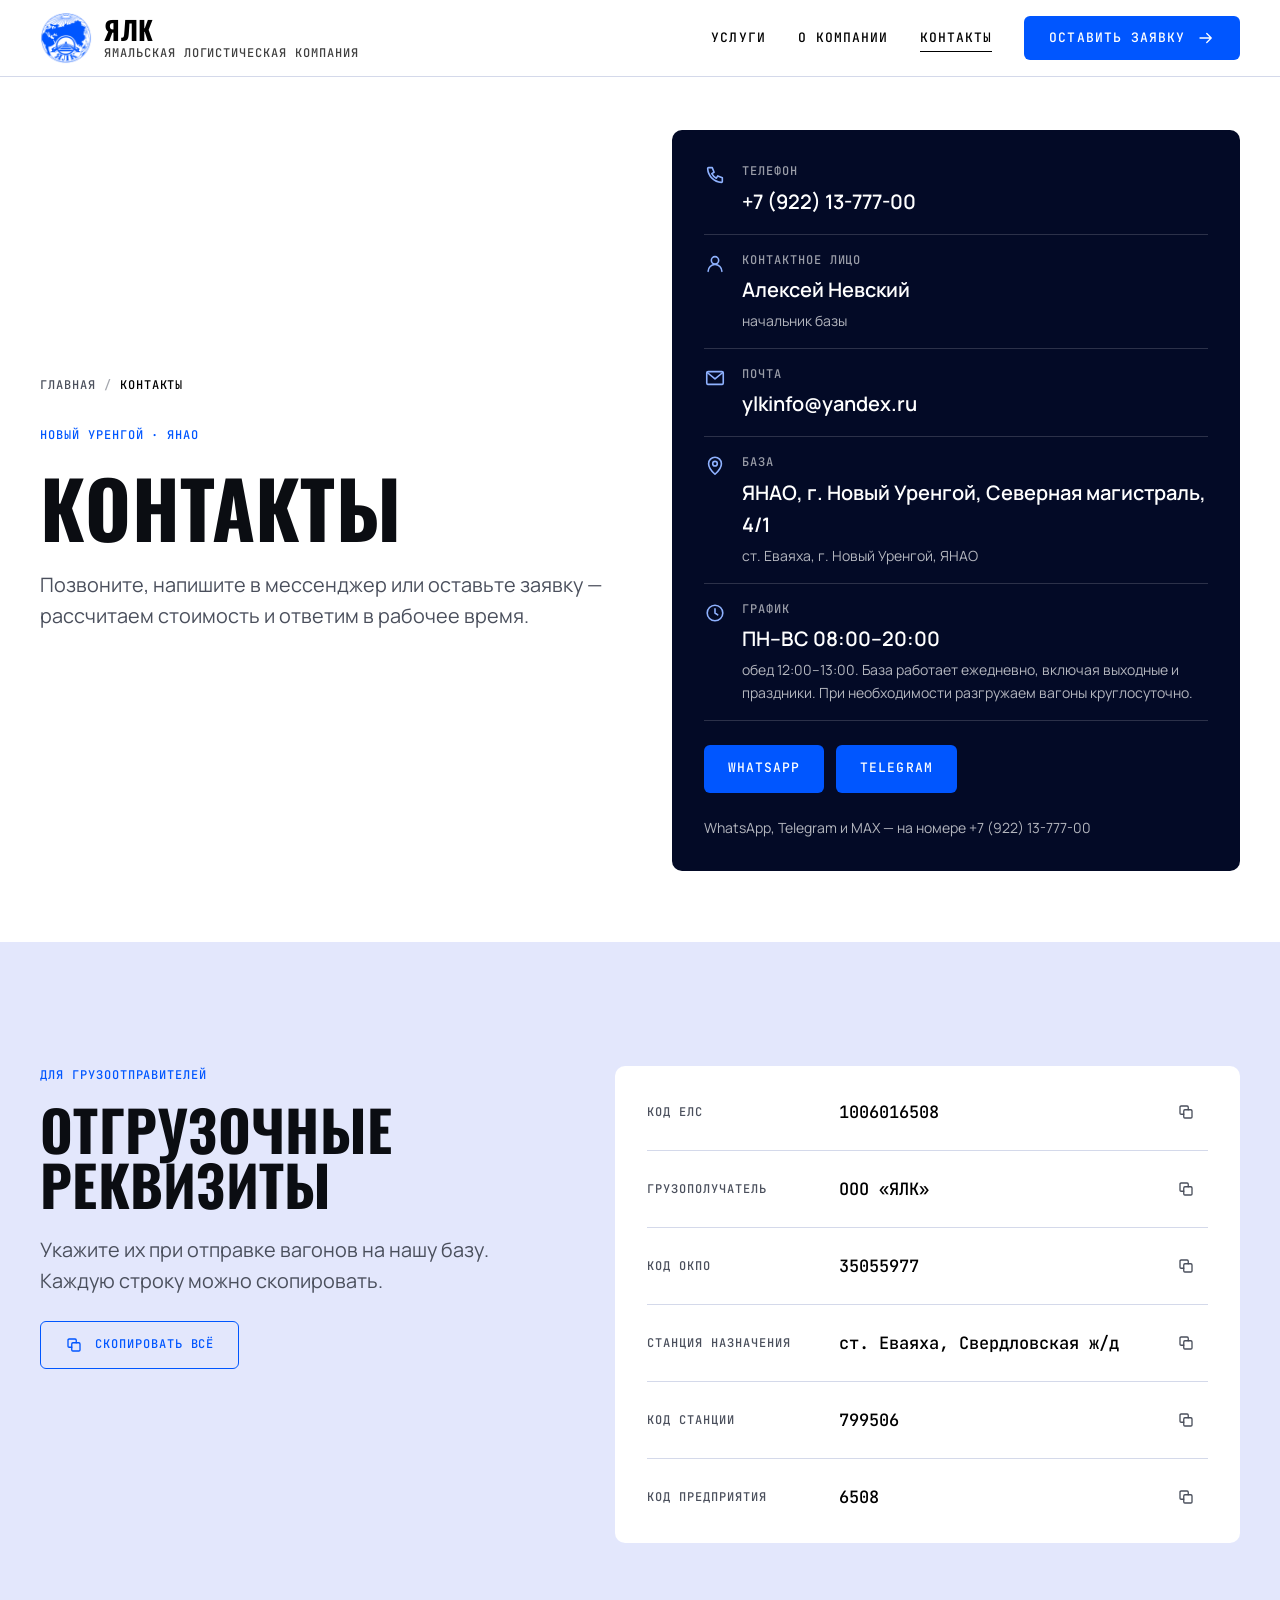
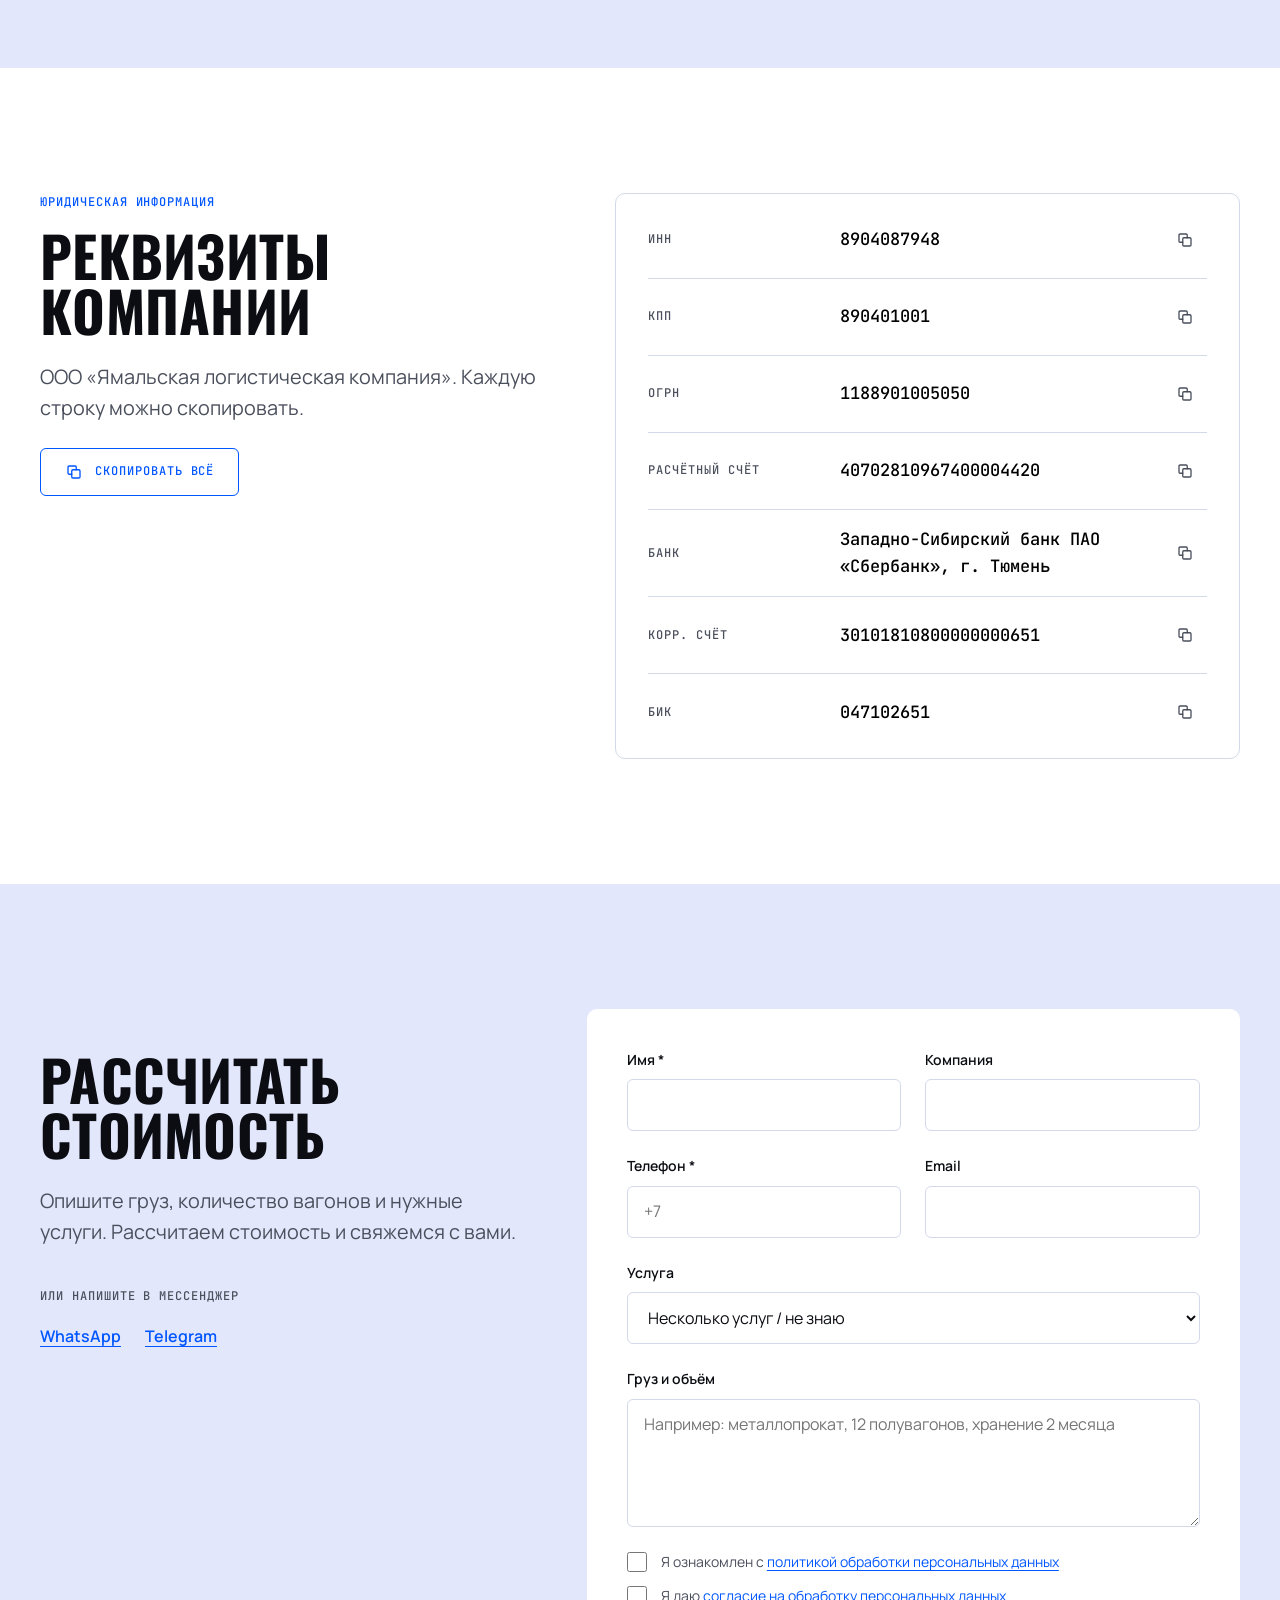
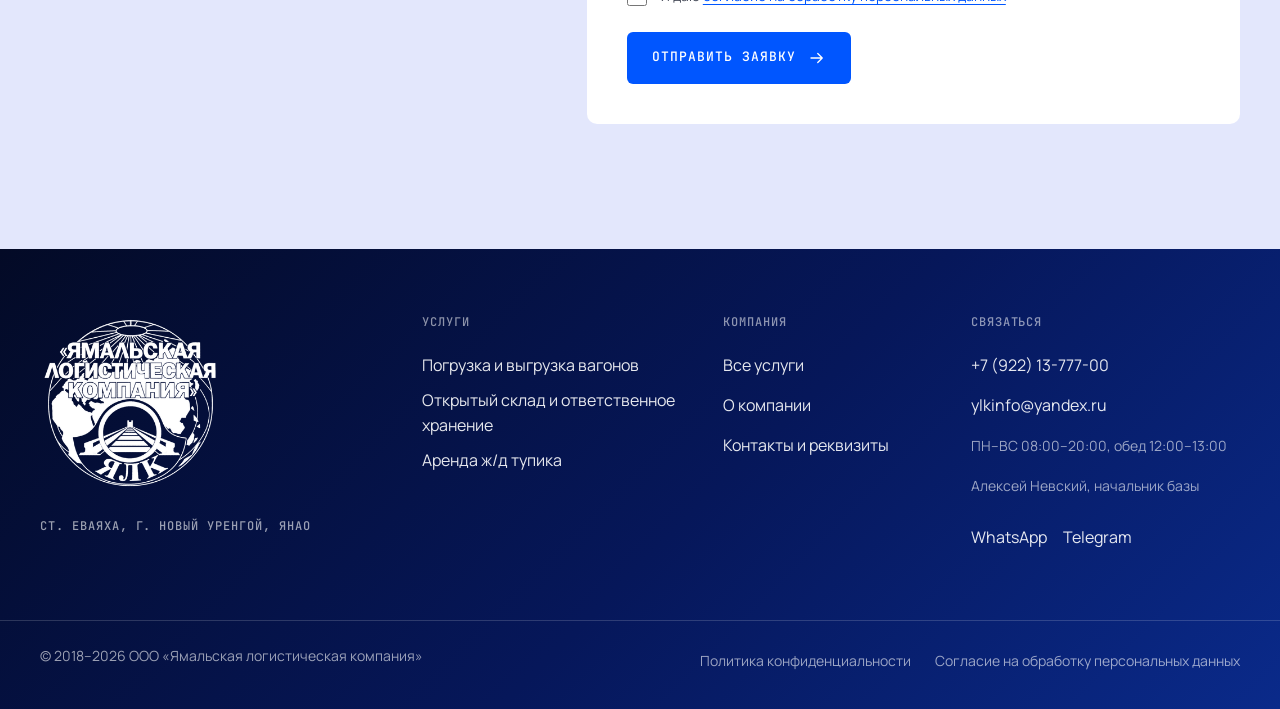
==== kontakty/index.html @ 28dd685b "Сайт ЯЛК: статическая сборка для GitHub Pages Co-Authored-By: Claude Opus 5.5 <noreply@anthropic.com" ====
<!DOCTYPE html><html lang="ru"><head><meta charset="utf-8"><meta name="viewport" content="width=device-width, initial-scale=1, viewport-fit=cover"><title>Контакты ЯЛК — база на станции Еваяха, Новый Уренгой</title><meta name="description" content="Контакты ООО «Ямальская логистическая компания»: телефон, почта, база на станции Еваяха, график работы, отгрузочные и юридические реквизиты."><link rel="canonical" href="https://ylk-novyi-urengoi.ru/kontakty/"><meta name="theme-color" content="#ffffff"><meta name="format-detection" content="telephone=no"><link rel="icon" href="../favicon.ico" sizes="48x48"><link rel="icon" href="../favicon-32.png" type="image/png" sizes="32x32"><link rel="apple-touch-icon" href="../apple-touch-icon.png"><link rel="manifest" href="../manifest.webmanifest"><meta property="og:type" content="website"><meta property="og:locale" content="ru_RU"><meta property="og:site_name" content="ЯЛК — Ямальская логистическая компания"><meta property="og:title" content="Контакты ЯЛК — база на станции Еваяха, Новый Уренгой"><meta property="og:description" content="Контакты ООО «Ямальская логистическая компания»: телефон, почта, база на станции Еваяха, график работы, отгрузочные и юридические реквизиты."><meta property="og:url" content="https://ylk-novyi-urengoi.ru/kontakty/"><meta property="og:image" content="https://ylk-novyi-urengoi.ru/og.jpg"><meta property="og:image:width" content="1200"><meta property="og:image:height" content="630"><meta name="twitter:card" content="summary_large_image"><script type="application/ld+json">{"@context":"https://schema.org","@type":"LocalBusiness","name":"ООО «Ямальская логистическая компания»","alternateName":"ЯЛК","url":"https://ylk-novyi-urengoi.ru/","logo":"https://ylk-novyi-urengoi.ru/icon-512.png","image":"https://ylk-novyi-urengoi.ru/og.jpg","description":"Погрузка и выгрузка ж/д вагонов, открытый склад и ответственное хранение грузов на станции Еваяха в Новом Уренгое.","areaServed":"Новый Уренгой, ЯНАО","foundingDate":"2018","taxID":"8904087948","identifier":"1188901005050","openingHours":"Mo-Su 08:00-20:00","address":{"@type":"PostalAddress","streetAddress":"Северная магистраль, 4/1","addressLocality":"Новый Уренгой","addressRegion":"ЯНАО","addressCountry":"RU"},"telephone":"+7 (922) 13-777-00","email":"ylkinfo@yandex.ru","makesOffer":[{"@type":"Offer","itemOffered":{"@type":"Service","name":"Погрузка и выгрузка вагонов"}},{"@type":"Offer","itemOffered":{"@type":"Service","name":"Открытый склад и ответственное хранение"}},{"@type":"Offer","itemOffered":{"@type":"Service","name":"Аренда ж/д тупика"}}]}</script><script>document.documentElement.classList.add('js');</script><link rel="stylesheet" href="../_astro/Base.C-Upp1hf.css"><style>.ph[data-astro-cid-75ysl5lo]{padding-top:calc(var(--header-h) + clamp(2rem, 1rem + 3vw, 4rem));padding-bottom:clamp(3rem,2rem + 3vw,5rem)}.ph__grid[data-astro-cid-75ysl5lo]{gap:var(--s-7);display:grid}@media (width>=960px){.ph__grid[data-astro-cid-75ysl5lo][data-has-image]{gap:var(--s-8);grid-template-columns:minmax(0,1fr) minmax(0,1fr);align-items:center}}.ph__text[data-astro-cid-75ysl5lo]{gap:var(--s-5);align-content:start;display:grid}.ph__crumbs[data-astro-cid-75ysl5lo] ol[data-astro-cid-75ysl5lo]{gap:var(--s-2);color:var(--c-muted);flex-wrap:wrap;display:flex}.ph__crumbs[data-astro-cid-75ysl5lo] li[data-astro-cid-75ysl5lo]+li[data-astro-cid-75ysl5lo]:before{content:"/";margin-right:var(--s-2);opacity:.5}.ph__crumbs[data-astro-cid-75ysl5lo] a[data-astro-cid-75ysl5lo]{align-items:center;min-height:32px;display:inline-flex}@media (hover:hover){.ph__crumbs[data-astro-cid-75ysl5lo] a[data-astro-cid-75ysl5lo]:hover{color:var(--c-blue)}}.ph__crumbs[data-astro-cid-75ysl5lo] [data-astro-cid-75ysl5lo][aria-current]{min-height:32px;color:var(--c-ink);align-items:center;display:inline-flex}.ph__eyebrow[data-astro-cid-75ysl5lo]{color:var(--c-blue)}.ph__title[data-astro-cid-75ysl5lo]{max-width:14ch}.ph__actions[data-astro-cid-75ysl5lo]:empty{display:none}.ph__actions[data-astro-cid-75ysl5lo]{gap:var(--s-3);margin-top:var(--s-2);flex-wrap:wrap;display:flex}.ph__media[data-astro-cid-75ysl5lo]{aspect-ratio:4/3;border-radius:var(--radius-lg);background:var(--c-lavender);position:relative;overflow:hidden}.ph__media[data-astro-cid-75ysl5lo] img{object-fit:cover;width:100%;height:100%}.ph__fact[data-astro-cid-75ysl5lo]{left:var(--s-4);bottom:var(--s-4);max-width:calc(100% - 2 * var(--s-4));padding:var(--s-3) var(--s-4);border-radius:var(--radius);background:var(--c-white);color:var(--c-blue);font-weight:600;position:absolute}@media (prefers-reduced-motion:no-preference){.ph__text[data-astro-cid-75ysl5lo]>[data-astro-cid-75ysl5lo],.ph__aside[data-astro-cid-75ysl5lo],.ph__media[data-astro-cid-75ysl5lo]{animation:ph-rise .9s var(--ease-out) both}.ph__text[data-astro-cid-75ysl5lo]>[data-astro-cid-75ysl5lo]:nth-child(2){animation-delay:80ms}.ph__text[data-astro-cid-75ysl5lo]>[data-astro-cid-75ysl5lo]:nth-child(3){animation-delay:.16s}.ph__text[data-astro-cid-75ysl5lo]>[data-astro-cid-75ysl5lo]:nth-child(4){animation-delay:.24s}.ph__text[data-astro-cid-75ysl5lo]>[data-astro-cid-75ysl5lo]:nth-child(5){animation-delay:.32s}.ph__aside[data-astro-cid-75ysl5lo]{animation-delay:.24s}.ph__media[data-astro-cid-75ysl5lo]{animation-name:ph-reveal;animation-duration:1.1s;animation-delay:.2s}}@keyframes ph-rise{0%{opacity:0;transform:translateY(24px)}}@keyframes ph-reveal{0%{clip-path:inset(100% 0 0 0 round var(--radius-lg))}to{clip-path:inset(0 0 0 0 round var(--radius-lg))}}
.ship--lavender[data-astro-cid-k2ntihyf]{background:var(--c-lavender)}.ship--white[data-astro-cid-k2ntihyf] .ship__list[data-astro-cid-k2ntihyf]{border:1px solid var(--c-line)}.ship__grid[data-astro-cid-k2ntihyf]{gap:var(--s-6);display:grid}@media (width>=960px){.ship__grid[data-astro-cid-k2ntihyf]{gap:var(--s-8);grid-template-columns:minmax(0,.9fr) minmax(0,1.1fr);align-items:start}}.ship__eyebrow[data-astro-cid-k2ntihyf]{margin-bottom:var(--s-4);color:var(--c-blue)}.ship__lead[data-astro-cid-k2ntihyf]{margin-top:var(--s-5)}.ship__all[data-astro-cid-k2ntihyf]{align-items:center;gap:var(--s-3);min-height:48px;margin-top:var(--s-5);padding:0 var(--s-5);border:1.5px solid var(--c-blue);border-radius:var(--radius);color:var(--c-blue);cursor:pointer;transition:background-color var(--d-fast) var(--ease), color var(--d-fast) var(--ease);background:0 0;display:inline-flex}.ship__all[data-astro-cid-k2ntihyf].is-copied,.ship__all[data-astro-cid-k2ntihyf]:active{background:var(--c-blue);color:var(--c-white)}@media (hover:hover){.ship__all[data-astro-cid-k2ntihyf]:hover{background:var(--c-blue);color:var(--c-white)}}.ship__list[data-astro-cid-k2ntihyf]{background:var(--c-white);border-radius:var(--radius-lg);padding:var(--s-2) clamp(1rem, .5rem + 2vw, 2rem)}.ship__row[data-astro-cid-k2ntihyf]{gap:var(--s-1);padding-block:var(--s-4);border-bottom:1px solid var(--c-line);display:grid}.ship__row[data-astro-cid-k2ntihyf]:last-child{border-bottom:0}@media (width>=560px){.ship__row[data-astro-cid-k2ntihyf]{align-items:center;gap:var(--s-4);grid-template-columns:11rem 1fr}}.ship__row[data-astro-cid-k2ntihyf] dt[data-astro-cid-k2ntihyf]{color:var(--c-muted)}.ship__row[data-astro-cid-k2ntihyf] dd[data-astro-cid-k2ntihyf]{justify-content:space-between;align-items:center;gap:var(--s-3);display:flex}.ship__value[data-astro-cid-k2ntihyf]{font-family:var(--f-mono);color:var(--c-ink);font-size:1.0625rem;font-weight:500}.ship__copy[data-astro-cid-k2ntihyf]{border-radius:var(--radius);width:44px;height:44px;color:var(--c-muted);cursor:pointer;transition:color var(--d-fast) var(--ease), background-color var(--d-fast) var(--ease);background:0 0;border:0;flex:none;place-items:center;display:grid}@media (hover:hover){.ship__copy[data-astro-cid-k2ntihyf]:hover{color:var(--c-blue);background:var(--c-lavender)}}.ship__copy[data-astro-cid-k2ntihyf] .swap__on{color:var(--c-success)}
.contact[data-astro-cid-ltd53nb3]{border-radius:var(--radius-lg);background:var(--c-midnight);color:var(--c-white);padding:clamp(1.25rem,1rem + 1.5vw,2rem)}.contact__list[data-astro-cid-ltd53nb3]{display:grid}.contact__list[data-astro-cid-ltd53nb3] li[data-astro-cid-ltd53nb3]{gap:var(--s-4);padding-block:var(--s-4);border-bottom:1px solid var(--c-line-dark);grid-template-columns:22px 1fr;display:grid}.contact__list[data-astro-cid-ltd53nb3] li[data-astro-cid-ltd53nb3]:first-child{padding-top:0}.contact__list[data-astro-cid-ltd53nb3] svg{color:var(--c-blue-soft);margin-top:2px}.contact__label[data-astro-cid-ltd53nb3]{color:#fff9}.contact__value[data-astro-cid-ltd53nb3]{margin-top:var(--s-1);font-size:1.25rem;font-weight:600;display:inline-block}.contact__note[data-astro-cid-ltd53nb3]{margin-top:var(--s-1);font-size:var(--t-small);color:#ffffffb3}.contact__msg[data-astro-cid-ltd53nb3]{gap:var(--s-3);margin-top:var(--s-5);flex-wrap:wrap;display:flex}.contact__btn[data-astro-cid-ltd53nb3]{min-height:48px;padding:0 var(--s-5);border-radius:var(--radius);background:var(--c-blue);font-family:var(--f-mono);letter-spacing:.08em;text-transform:uppercase;transition:background-color var(--d-fast) var(--ease);align-items:center;font-size:.8125rem;display:inline-flex}@media (hover:hover){.contact__btn[data-astro-cid-ltd53nb3]:hover{background:var(--c-blue-hover)}}.contact__social[data-astro-cid-ltd53nb3]{margin-top:var(--s-5);font-size:var(--t-small);color:#ffffffb3}
.lead-form__grid[data-astro-cid-sevzbneq]{gap:var(--s-7);display:grid}@media (width>=960px){.lead-form__grid[data-astro-cid-sevzbneq]{gap:var(--s-8);grid-template-columns:minmax(0,.85fr) minmax(0,1.15fr);align-items:start}}.lead-form__intro[data-astro-cid-sevzbneq]{gap:var(--s-5);display:grid}.lead-form__eyebrow[data-astro-cid-sevzbneq]{color:var(--c-blue)}.lead-form__alt[data-astro-cid-sevzbneq]{gap:var(--s-2);margin-top:var(--s-4);color:var(--c-muted);display:grid}.lead-form__alt[data-astro-cid-sevzbneq] ul[data-astro-cid-sevzbneq]{gap:var(--s-5);display:flex}.lead-form__alt[data-astro-cid-sevzbneq] a[data-astro-cid-sevzbneq]{min-height:44px;color:var(--c-blue);text-underline-offset:4px;align-items:center;font-weight:600;text-decoration:underline;display:inline-flex}.form[data-astro-cid-sevzbneq]{gap:var(--s-5);background:var(--c-white);border-radius:var(--radius-lg);padding:clamp(1.25rem,1rem + 2vw,2.5rem);display:grid}.form__row[data-astro-cid-sevzbneq]{gap:var(--s-5);display:grid}@media (width>=640px){.form__row[data-astro-cid-sevzbneq]{grid-template-columns:1fr 1fr}}.field[data-astro-cid-sevzbneq]{gap:var(--s-2);display:grid}.field[data-astro-cid-sevzbneq] label[data-astro-cid-sevzbneq]{font-size:var(--t-small);font-weight:600}.field[data-astro-cid-sevzbneq] input[data-astro-cid-sevzbneq],.field[data-astro-cid-sevzbneq] select[data-astro-cid-sevzbneq],.field[data-astro-cid-sevzbneq] textarea[data-astro-cid-sevzbneq]{width:100%;min-height:52px;padding:var(--s-3) var(--s-4);border:1.5px solid var(--c-line);border-radius:var(--radius);background:var(--c-white);transition:border-color var(--d-fast) var(--ease);font-size:1rem}.field[data-astro-cid-sevzbneq] textarea[data-astro-cid-sevzbneq]{resize:vertical;min-height:120px}.field[data-astro-cid-sevzbneq] input[data-astro-cid-sevzbneq]:focus-visible,.field[data-astro-cid-sevzbneq] select[data-astro-cid-sevzbneq]:focus-visible,.field[data-astro-cid-sevzbneq] textarea[data-astro-cid-sevzbneq]:focus-visible{border-color:var(--c-blue);outline:none;box-shadow:0 0 0 3px #0056ff2e}.field[data-astro-cid-sevzbneq] [data-astro-cid-sevzbneq][aria-invalid=true]{border-color:var(--c-danger)}.field__err[data-astro-cid-sevzbneq]{font-size:var(--t-small);color:var(--c-danger)}.form__checks[data-astro-cid-sevzbneq]{gap:var(--s-3);display:grid}.check[data-astro-cid-sevzbneq]{gap:var(--s-3);font-size:var(--t-small);color:var(--c-muted);cursor:pointer;grid-template-columns:22px 1fr;align-items:start;display:grid}.check[data-astro-cid-sevzbneq] input[data-astro-cid-sevzbneq]{width:20px;height:20px;accent-color:var(--c-blue);margin:1px 0 0}.check[data-astro-cid-sevzbneq] a[data-astro-cid-sevzbneq]{color:var(--c-blue);text-underline-offset:3px;text-decoration:underline}.form__submit[data-astro-cid-sevzbneq]{align-items:center;gap:var(--s-4);flex-wrap:wrap;display:flex}.form__status[data-astro-cid-sevzbneq]{font-size:var(--t-small);color:var(--c-muted)}.form__status[data-astro-cid-sevzbneq][data-state=ok]{color:var(--c-success)}.form__status[data-astro-cid-sevzbneq][data-state=error]{color:var(--c-danger)}
</style></head><body><a class="skip-link" href="#main">Перейти к содержанию</a><header class="header" data-header data-astro-cid-nen7h5rs><div class="container header__bar" data-astro-cid-nen7h5rs><a class="brand" href="../" aria-label="ООО «Ямальская логистическая компания» — на главную" data-astro-cid-nen7h5rs><span class="brand__mark" data-astro-cid-nen7h5rs><img src="../_astro/yalc-header-white-2000.Bx3GIMK3_1RJU2K.webp" alt loading="eager" data-astro-cid-nen7h5rs="true" decoding="async" width="112" height="112" class="brand__logo brand__logo--white"><img src="../_astro/yalc-header-blue-2000.CWZy5vtB_1dJcQ1.webp" alt loading="eager" data-astro-cid-nen7h5rs="true" decoding="async" width="112" height="112" class="brand__logo brand__logo--blue"></span><span class="brand__text" data-astro-cid-nen7h5rs><span class="brand__name" data-astro-cid-nen7h5rs>ЯЛК</span><span class="brand__sub" data-astro-cid-nen7h5rs>Ямальская логистическая компания</span></span></a><nav class="nav" aria-label="Основное меню" data-astro-cid-nen7h5rs><ul role="list" class="nav__list" data-astro-cid-nen7h5rs><li data-astro-cid-nen7h5rs><a href="../uslugi/" class="nav__link" data-astro-cid-nen7h5rs>Услуги</a></li><li data-astro-cid-nen7h5rs><a href="../o-kompanii/" class="nav__link" data-astro-cid-nen7h5rs>О компании</a></li><li data-astro-cid-nen7h5rs><a href="../kontakty/" class="nav__link" aria-current="page" data-astro-cid-nen7h5rs>Контакты</a></li></ul><a href="#zayavka" data-astro-cid-nen7h5rs="true" data-astro-cid-ekguhzzh="true" class="btn btn--primary nav__cta"><span data-astro-cid-ekguhzzh>Оставить заявку</span><svg class="btn__arrow" width="18" height="18" viewBox="0 0 24 24" fill="none" stroke="currentColor" stroke-width="1.75" stroke-linecap="round" stroke-linejoin="round" aria-hidden="true" focusable="false"><path d="M4 12h15M13 6l6 6-6 6"/></svg></a></nav><button class="burger swap" type="button" aria-expanded="false" aria-controls="mobile-menu" data-burger data-astro-cid-nen7h5rs><span class="sr-only" data-astro-cid-nen7h5rs>Открыть меню</span><svg class="swap__off" width="26" height="26" viewBox="0 0 24 24" fill="none" stroke="currentColor" stroke-width="1.75" stroke-linecap="round" stroke-linejoin="round" aria-hidden="true" focusable="false"><path d="M3 7h18M3 12h18M3 17h18"/></svg><svg class="swap__on" width="26" height="26" viewBox="0 0 24 24" fill="none" stroke="currentColor" stroke-width="1.75" stroke-linecap="round" stroke-linejoin="round" aria-hidden="true" focusable="false"><path d="M6 6l12 12M18 6L6 18"/></svg></button></div><div class="mobile" id="mobile-menu" hidden data-mobile data-astro-cid-nen7h5rs><div class="container mobile__inner" data-astro-cid-nen7h5rs><p class="mono mobile__label" data-astro-cid-nen7h5rs>Услуги</p><ul role="list" class="mobile__services" data-astro-cid-nen7h5rs><li data-astro-cid-nen7h5rs><a href="../uslugi/priem-i-razgruzka-vagonov/" data-astro-cid-nen7h5rs>Погрузка и выгрузка вагонов</a></li><li data-astro-cid-nen7h5rs><a href="../uslugi/obrabotka-i-hranenie-gruzov/" data-astro-cid-nen7h5rs>Открытый склад и ответственное хранение</a></li><li data-astro-cid-nen7h5rs><a href="../uslugi/arenda-zhd-tupika/" data-astro-cid-nen7h5rs>Аренда ж/д тупика</a></li></ul><ul role="list" class="mobile__nav" data-astro-cid-nen7h5rs><li data-astro-cid-nen7h5rs><a href="../uslugi/" data-astro-cid-nen7h5rs>Услуги</a></li><li data-astro-cid-nen7h5rs><a href="../o-kompanii/" data-astro-cid-nen7h5rs>О компании</a></li><li data-astro-cid-nen7h5rs><a href="../kontakty/" data-astro-cid-nen7h5rs>Контакты</a></li></ul><a href="#zayavka" data-close-menu="true" data-astro-cid-nen7h5rs="true" data-astro-cid-ekguhzzh="true" class="btn btn--primary mobile__cta"><span data-astro-cid-ekguhzzh>Оставить заявку</span><svg class="btn__arrow" width="18" height="18" viewBox="0 0 24 24" fill="none" stroke="currentColor" stroke-width="1.75" stroke-linecap="round" stroke-linejoin="round" aria-hidden="true" focusable="false"><path d="M4 12h15M13 6l6 6-6 6"/></svg></a></div></div></header><script type="module">var e=document.querySelector(`[data-header]`),t=e.querySelector(`[data-burger]`),n=e.querySelector(`[data-mobile]`),r=()=>e.classList.toggle(`is-scrolled`,window.scrollY>24);r(),window.addEventListener(`scroll`,r,{passive:!0});var i=r=>{t.setAttribute(`aria-expanded`,String(r)),t.toggleAttribute(`data-on`,r),t.querySelector(`.sr-only`).textContent=r?`Закрыть меню`:`Открыть меню`,n.hidden=!r,e.classList.toggle(`is-open`,r),document.documentElement.style.overflow=r?`hidden`:``,document.querySelectorAll(`main, footer, .skip-link`).forEach(e=>e.inert=r)};t.addEventListener(`click`,()=>i(t.getAttribute(`aria-expanded`)!==`true`)),n.addEventListener(`click`,e=>{e.target.closest(`a`)&&i(!1)}),document.addEventListener(`keydown`,n=>{n.key===`Escape`&&e.classList.contains(`is-open`)&&(i(!1),t.focus())}),window.matchMedia(`(min-width: 960px)`).addEventListener(`change`,e=>e.matches&&i(!1));</script><main id="main"><section class="ph" aria-labelledby="page-title" data-astro-cid-75ysl5lo><div class="container ph__grid" data-has-image data-astro-cid-75ysl5lo><div class="ph__text" data-astro-cid-75ysl5lo><nav aria-label="Навигационная цепочка" class="ph__crumbs mono" data-astro-cid-75ysl5lo><ol role="list" data-astro-cid-75ysl5lo><li data-astro-cid-75ysl5lo><a href="../" data-astro-cid-75ysl5lo>Главная</a></li><li data-astro-cid-75ysl5lo><span aria-current="page" data-astro-cid-75ysl5lo>Контакты</span></li></ol></nav><p class="mono ph__eyebrow" data-astro-cid-75ysl5lo>Новый Уренгой · ЯНАО</p><h1 id="page-title" class="display h1 ph__title" data-astro-cid-75ysl5lo>Контакты</h1><p class="lead ph__lead" data-astro-cid-75ysl5lo>Позвоните, напишите в мессенджер или оставьте заявку — рассчитаем стоимость и ответим в рабочее время.</p><div class="ph__actions" data-astro-cid-75ysl5lo></div></div><div class="ph__aside" data-astro-cid-75ysl5lo><div class="contact" data-astro-cid-ltd53nb3><ul role="list" class="contact__list" data-astro-cid-ltd53nb3><li data-astro-cid-ltd53nb3><svg width="22" height="22" viewBox="0 0 24 24" fill="none" stroke="currentColor" stroke-width="1.75" stroke-linecap="round" stroke-linejoin="round" aria-hidden="true" focusable="false"><path d="M5 4h4l2 5-2.5 1.5a11 11 0 0 0 5 5L15 13l5 2v4a1 1 0 0 1-1 1A16 16 0 0 1 4 5a1 1 0 0 1 1-1z"/></svg><div data-astro-cid-ltd53nb3><p class="mono contact__label" data-astro-cid-ltd53nb3>Телефон</p><a href="tel:+79221377700" class="contact__value" data-astro-cid-ltd53nb3>+7 (922) 13-777-00</a></div></li><li data-astro-cid-ltd53nb3><svg width="22" height="22" viewBox="0 0 24 24" fill="none" stroke="currentColor" stroke-width="1.75" stroke-linecap="round" stroke-linejoin="round" aria-hidden="true" focusable="false"><circle cx="12" cy="8" r="4"/><path d="M4.5 20a7.5 7.5 0 0 1 15 0"/></svg><div data-astro-cid-ltd53nb3><p class="mono contact__label" data-astro-cid-ltd53nb3>Контактное лицо</p><p class="contact__value" data-astro-cid-ltd53nb3>Алексей Невский</p><p class="contact__note" data-astro-cid-ltd53nb3>начальник базы</p></div></li><li data-astro-cid-ltd53nb3><svg width="22" height="22" viewBox="0 0 24 24" fill="none" stroke="currentColor" stroke-width="1.75" stroke-linecap="round" stroke-linejoin="round" aria-hidden="true" focusable="false"><rect x="3" y="5" width="18" height="14" rx="1.5"/><path d="M3.5 6l8.5 7 8.5-7"/></svg><div data-astro-cid-ltd53nb3><p class="mono contact__label" data-astro-cid-ltd53nb3>Почта</p><a href="mailto:ylkinfo@yandex.ru" class="contact__value" data-astro-cid-ltd53nb3>ylkinfo@yandex.ru</a></div></li><li data-astro-cid-ltd53nb3><svg width="22" height="22" viewBox="0 0 24 24" fill="none" stroke="currentColor" stroke-width="1.75" stroke-linecap="round" stroke-linejoin="round" aria-hidden="true" focusable="false"><path d="M12 21s7-6.2 7-11.5A7 7 0 0 0 5 9.5C5 14.8 12 21 12 21z"/><circle cx="12" cy="9.5" r="2.5"/></svg><div data-astro-cid-ltd53nb3><p class="mono contact__label" data-astro-cid-ltd53nb3>База</p><p class="contact__value" data-astro-cid-ltd53nb3>ЯНАО, г. Новый Уренгой, Северная магистраль, 4/1</p><p class="contact__note" data-astro-cid-ltd53nb3>ст. Еваяха, г. Новый Уренгой, ЯНАО</p></div></li><li data-astro-cid-ltd53nb3><svg width="22" height="22" viewBox="0 0 24 24" fill="none" stroke="currentColor" stroke-width="1.75" stroke-linecap="round" stroke-linejoin="round" aria-hidden="true" focusable="false"><circle cx="12" cy="12" r="8.5"/><path d="M12 7.5V12l3 2"/></svg><div data-astro-cid-ltd53nb3><p class="mono contact__label" data-astro-cid-ltd53nb3>График</p><p class="contact__value" data-astro-cid-ltd53nb3>ПН–ВС 08:00–20:00</p><p class="contact__note" data-astro-cid-ltd53nb3>обед 12:00–13:00. База работает ежедневно, включая выходные и праздники. При необходимости разгружаем вагоны круглосуточно.</p></div></li></ul><div class="contact__msg" data-astro-cid-ltd53nb3><a href="https://wa.me/79221377700" class="contact__btn" target="_blank" rel="noopener noreferrer" data-astro-cid-ltd53nb3>WhatsApp</a><a href="https://t.me/+79221377700" class="contact__btn" target="_blank" rel="noopener noreferrer" data-astro-cid-ltd53nb3>Telegram</a></div><p class="contact__social" data-astro-cid-ltd53nb3>WhatsApp, Telegram и MAX — на номере +7 (922) 13-777-00</p></div></div></div></section><script type="application/ld+json">{"@context":"https://schema.org","@type":"BreadcrumbList","itemListElement":[{"@type":"ListItem","position":1,"name":"Главная","item":"https://ylk-novyi-urengoi.ru/"},{"@type":"ListItem","position":2,"name":"Контакты"}]}</script><section class="section ship ship--lavender" aria-labelledby="ship-title" data-ship data-astro-cid-k2ntihyf><div class="container ship__grid" data-astro-cid-k2ntihyf><div data-astro-cid-k2ntihyf><p class="mono ship__eyebrow" data-reveal data-astro-cid-k2ntihyf>Для грузоотправителей</p><h2 id="ship-title" class="display h2" data-reveal style="--i:1" data-astro-cid-k2ntihyf>Отгрузочные реквизиты</h2><p class="lead ship__lead" data-reveal style="--i:2" data-astro-cid-k2ntihyf>Укажите их при отправке вагонов на нашу базу. Каждую строку можно скопировать.</p><button type="button" class="ship__all mono" data-copy="Код ЕЛС: 1006016508
Грузополучатель: ООО «ЯЛК»
Код ОКПО: 35055977
Станция назначения: ст. Еваяха, Свердловская ж/д
Код станции: 799506
Код предприятия: 6508" data-reveal style="--i:3" data-astro-cid-k2ntihyf><svg width="18" height="18" viewBox="0 0 24 24" fill="none" stroke="currentColor" stroke-width="1.75" stroke-linecap="round" stroke-linejoin="round" aria-hidden="true" focusable="false"><rect x="9" y="9" width="11" height="11" rx="1.5"/><path d="M15 9V5.5A1.5 1.5 0 0 0 13.5 4h-8A1.5 1.5 0 0 0 4 5.5v8A1.5 1.5 0 0 0 5.5 15H9"/></svg><span data-label data-astro-cid-k2ntihyf>Скопировать всё</span></button></div><dl class="ship__list" data-reveal style="--i:1" data-astro-cid-k2ntihyf><div class="ship__row" data-astro-cid-k2ntihyf><dt class="mono" data-astro-cid-k2ntihyf>Код ЕЛС</dt><dd data-astro-cid-k2ntihyf><span class="ship__value" data-astro-cid-k2ntihyf>1006016508</span><button type="button" class="ship__copy swap" data-copy="1006016508" aria-label="Скопировать: Код ЕЛС" data-astro-cid-k2ntihyf><svg class="swap__off" width="18" height="18" viewBox="0 0 24 24" fill="none" stroke="currentColor" stroke-width="1.75" stroke-linecap="round" stroke-linejoin="round" aria-hidden="true" focusable="false"><rect x="9" y="9" width="11" height="11" rx="1.5"/><path d="M15 9V5.5A1.5 1.5 0 0 0 13.5 4h-8A1.5 1.5 0 0 0 4 5.5v8A1.5 1.5 0 0 0 5.5 15H9"/></svg><svg class="swap__on" width="18" height="18" viewBox="0 0 24 24" fill="none" stroke="currentColor" stroke-width="1.75" stroke-linecap="round" stroke-linejoin="round" aria-hidden="true" focusable="false"><path d="M5 12.5l4.5 4.5L19 7.5"/></svg></button></dd></div><div class="ship__row" data-astro-cid-k2ntihyf><dt class="mono" data-astro-cid-k2ntihyf>Грузополучатель</dt><dd data-astro-cid-k2ntihyf><span class="ship__value" data-astro-cid-k2ntihyf>ООО «ЯЛК»</span><button type="button" class="ship__copy swap" data-copy="ООО «ЯЛК»" aria-label="Скопировать: Грузополучатель" data-astro-cid-k2ntihyf><svg class="swap__off" width="18" height="18" viewBox="0 0 24 24" fill="none" stroke="currentColor" stroke-width="1.75" stroke-linecap="round" stroke-linejoin="round" aria-hidden="true" focusable="false"><rect x="9" y="9" width="11" height="11" rx="1.5"/><path d="M15 9V5.5A1.5 1.5 0 0 0 13.5 4h-8A1.5 1.5 0 0 0 4 5.5v8A1.5 1.5 0 0 0 5.5 15H9"/></svg><svg class="swap__on" width="18" height="18" viewBox="0 0 24 24" fill="none" stroke="currentColor" stroke-width="1.75" stroke-linecap="round" stroke-linejoin="round" aria-hidden="true" focusable="false"><path d="M5 12.5l4.5 4.5L19 7.5"/></svg></button></dd></div><div class="ship__row" data-astro-cid-k2ntihyf><dt class="mono" data-astro-cid-k2ntihyf>Код ОКПО</dt><dd data-astro-cid-k2ntihyf><span class="ship__value" data-astro-cid-k2ntihyf>35055977</span><button type="button" class="ship__copy swap" data-copy="35055977" aria-label="Скопировать: Код ОКПО" data-astro-cid-k2ntihyf><svg class="swap__off" width="18" height="18" viewBox="0 0 24 24" fill="none" stroke="currentColor" stroke-width="1.75" stroke-linecap="round" stroke-linejoin="round" aria-hidden="true" focusable="false"><rect x="9" y="9" width="11" height="11" rx="1.5"/><path d="M15 9V5.5A1.5 1.5 0 0 0 13.5 4h-8A1.5 1.5 0 0 0 4 5.5v8A1.5 1.5 0 0 0 5.5 15H9"/></svg><svg class="swap__on" width="18" height="18" viewBox="0 0 24 24" fill="none" stroke="currentColor" stroke-width="1.75" stroke-linecap="round" stroke-linejoin="round" aria-hidden="true" focusable="false"><path d="M5 12.5l4.5 4.5L19 7.5"/></svg></button></dd></div><div class="ship__row" data-astro-cid-k2ntihyf><dt class="mono" data-astro-cid-k2ntihyf>Станция назначения</dt><dd data-astro-cid-k2ntihyf><span class="ship__value" data-astro-cid-k2ntihyf>ст. Еваяха, Свердловская ж/д</span><button type="button" class="ship__copy swap" data-copy="ст. Еваяха, Свердловская ж/д" aria-label="Скопировать: Станция назначения" data-astro-cid-k2ntihyf><svg class="swap__off" width="18" height="18" viewBox="0 0 24 24" fill="none" stroke="currentColor" stroke-width="1.75" stroke-linecap="round" stroke-linejoin="round" aria-hidden="true" focusable="false"><rect x="9" y="9" width="11" height="11" rx="1.5"/><path d="M15 9V5.5A1.5 1.5 0 0 0 13.5 4h-8A1.5 1.5 0 0 0 4 5.5v8A1.5 1.5 0 0 0 5.5 15H9"/></svg><svg class="swap__on" width="18" height="18" viewBox="0 0 24 24" fill="none" stroke="currentColor" stroke-width="1.75" stroke-linecap="round" stroke-linejoin="round" aria-hidden="true" focusable="false"><path d="M5 12.5l4.5 4.5L19 7.5"/></svg></button></dd></div><div class="ship__row" data-astro-cid-k2ntihyf><dt class="mono" data-astro-cid-k2ntihyf>Код станции</dt><dd data-astro-cid-k2ntihyf><span class="ship__value" data-astro-cid-k2ntihyf>799506</span><button type="button" class="ship__copy swap" data-copy="799506" aria-label="Скопировать: Код станции" data-astro-cid-k2ntihyf><svg class="swap__off" width="18" height="18" viewBox="0 0 24 24" fill="none" stroke="currentColor" stroke-width="1.75" stroke-linecap="round" stroke-linejoin="round" aria-hidden="true" focusable="false"><rect x="9" y="9" width="11" height="11" rx="1.5"/><path d="M15 9V5.5A1.5 1.5 0 0 0 13.5 4h-8A1.5 1.5 0 0 0 4 5.5v8A1.5 1.5 0 0 0 5.5 15H9"/></svg><svg class="swap__on" width="18" height="18" viewBox="0 0 24 24" fill="none" stroke="currentColor" stroke-width="1.75" stroke-linecap="round" stroke-linejoin="round" aria-hidden="true" focusable="false"><path d="M5 12.5l4.5 4.5L19 7.5"/></svg></button></dd></div><div class="ship__row" data-astro-cid-k2ntihyf><dt class="mono" data-astro-cid-k2ntihyf>Код предприятия</dt><dd data-astro-cid-k2ntihyf><span class="ship__value" data-astro-cid-k2ntihyf>6508</span><button type="button" class="ship__copy swap" data-copy="6508" aria-label="Скопировать: Код предприятия" data-astro-cid-k2ntihyf><svg class="swap__off" width="18" height="18" viewBox="0 0 24 24" fill="none" stroke="currentColor" stroke-width="1.75" stroke-linecap="round" stroke-linejoin="round" aria-hidden="true" focusable="false"><rect x="9" y="9" width="11" height="11" rx="1.5"/><path d="M15 9V5.5A1.5 1.5 0 0 0 13.5 4h-8A1.5 1.5 0 0 0 4 5.5v8A1.5 1.5 0 0 0 5.5 15H9"/></svg><svg class="swap__on" width="18" height="18" viewBox="0 0 24 24" fill="none" stroke="currentColor" stroke-width="1.75" stroke-linecap="round" stroke-linejoin="round" aria-hidden="true" focusable="false"><path d="M5 12.5l4.5 4.5L19 7.5"/></svg></button></dd></div></dl></div><p class="sr-only" role="status" aria-live="polite" data-ship-status data-astro-cid-k2ntihyf></p></section><script type="module">document.querySelectorAll(`[data-ship]`).forEach(e=>{let t=e.querySelector(`[data-ship-status]`);e.querySelectorAll(`[data-copy]`).forEach(e=>{e.addEventListener(`click`,async()=>{try{await navigator.clipboard.writeText(e.dataset.copy),e.classList.add(`is-copied`),e.toggleAttribute(`data-on`,!0);let n=e.querySelector(`[data-label]`),r=n?.textContent;n&&(n.textContent=`Скопировано`),t.textContent=`Скопировано в буфер обмена`,setTimeout(()=>{e.classList.remove(`is-copied`),e.removeAttribute(`data-on`),n&&r&&(n.textContent=r)},1800)}catch{t.textContent=`Не удалось скопировать. Выделите текст вручную.`}})})});</script><section class="section ship ship--white" aria-labelledby="legal-title" data-ship data-astro-cid-k2ntihyf><div class="container ship__grid" data-astro-cid-k2ntihyf><div data-astro-cid-k2ntihyf><p class="mono ship__eyebrow" data-reveal data-astro-cid-k2ntihyf>Юридическая информация</p><h2 id="legal-title" class="display h2" data-reveal style="--i:1" data-astro-cid-k2ntihyf>Реквизиты компании</h2><p class="lead ship__lead" data-reveal style="--i:2" data-astro-cid-k2ntihyf>ООО «Ямальская логистическая компания». Каждую строку можно скопировать.</p><button type="button" class="ship__all mono" data-copy="ИНН: 8904087948
КПП: 890401001
ОГРН: 1188901005050
Расчётный счёт: 40702810967400004420
Банк: Западно-Сибирский банк ПАО «Сбербанк», г. Тюмень
Корр. счёт: 30101810800000000651
БИК: 047102651" data-reveal style="--i:3" data-astro-cid-k2ntihyf><svg width="18" height="18" viewBox="0 0 24 24" fill="none" stroke="currentColor" stroke-width="1.75" stroke-linecap="round" stroke-linejoin="round" aria-hidden="true" focusable="false"><rect x="9" y="9" width="11" height="11" rx="1.5"/><path d="M15 9V5.5A1.5 1.5 0 0 0 13.5 4h-8A1.5 1.5 0 0 0 4 5.5v8A1.5 1.5 0 0 0 5.5 15H9"/></svg><span data-label data-astro-cid-k2ntihyf>Скопировать всё</span></button></div><dl class="ship__list" data-reveal style="--i:1" data-astro-cid-k2ntihyf><div class="ship__row" data-astro-cid-k2ntihyf><dt class="mono" data-astro-cid-k2ntihyf>ИНН</dt><dd data-astro-cid-k2ntihyf><span class="ship__value" data-astro-cid-k2ntihyf>8904087948</span><button type="button" class="ship__copy swap" data-copy="8904087948" aria-label="Скопировать: ИНН" data-astro-cid-k2ntihyf><svg class="swap__off" width="18" height="18" viewBox="0 0 24 24" fill="none" stroke="currentColor" stroke-width="1.75" stroke-linecap="round" stroke-linejoin="round" aria-hidden="true" focusable="false"><rect x="9" y="9" width="11" height="11" rx="1.5"/><path d="M15 9V5.5A1.5 1.5 0 0 0 13.5 4h-8A1.5 1.5 0 0 0 4 5.5v8A1.5 1.5 0 0 0 5.5 15H9"/></svg><svg class="swap__on" width="18" height="18" viewBox="0 0 24 24" fill="none" stroke="currentColor" stroke-width="1.75" stroke-linecap="round" stroke-linejoin="round" aria-hidden="true" focusable="false"><path d="M5 12.5l4.5 4.5L19 7.5"/></svg></button></dd></div><div class="ship__row" data-astro-cid-k2ntihyf><dt class="mono" data-astro-cid-k2ntihyf>КПП</dt><dd data-astro-cid-k2ntihyf><span class="ship__value" data-astro-cid-k2ntihyf>890401001</span><button type="button" class="ship__copy swap" data-copy="890401001" aria-label="Скопировать: КПП" data-astro-cid-k2ntihyf><svg class="swap__off" width="18" height="18" viewBox="0 0 24 24" fill="none" stroke="currentColor" stroke-width="1.75" stroke-linecap="round" stroke-linejoin="round" aria-hidden="true" focusable="false"><rect x="9" y="9" width="11" height="11" rx="1.5"/><path d="M15 9V5.5A1.5 1.5 0 0 0 13.5 4h-8A1.5 1.5 0 0 0 4 5.5v8A1.5 1.5 0 0 0 5.5 15H9"/></svg><svg class="swap__on" width="18" height="18" viewBox="0 0 24 24" fill="none" stroke="currentColor" stroke-width="1.75" stroke-linecap="round" stroke-linejoin="round" aria-hidden="true" focusable="false"><path d="M5 12.5l4.5 4.5L19 7.5"/></svg></button></dd></div><div class="ship__row" data-astro-cid-k2ntihyf><dt class="mono" data-astro-cid-k2ntihyf>ОГРН</dt><dd data-astro-cid-k2ntihyf><span class="ship__value" data-astro-cid-k2ntihyf>1188901005050</span><button type="button" class="ship__copy swap" data-copy="1188901005050" aria-label="Скопировать: ОГРН" data-astro-cid-k2ntihyf><svg class="swap__off" width="18" height="18" viewBox="0 0 24 24" fill="none" stroke="currentColor" stroke-width="1.75" stroke-linecap="round" stroke-linejoin="round" aria-hidden="true" focusable="false"><rect x="9" y="9" width="11" height="11" rx="1.5"/><path d="M15 9V5.5A1.5 1.5 0 0 0 13.5 4h-8A1.5 1.5 0 0 0 4 5.5v8A1.5 1.5 0 0 0 5.5 15H9"/></svg><svg class="swap__on" width="18" height="18" viewBox="0 0 24 24" fill="none" stroke="currentColor" stroke-width="1.75" stroke-linecap="round" stroke-linejoin="round" aria-hidden="true" focusable="false"><path d="M5 12.5l4.5 4.5L19 7.5"/></svg></button></dd></div><div class="ship__row" data-astro-cid-k2ntihyf><dt class="mono" data-astro-cid-k2ntihyf>Расчётный счёт</dt><dd data-astro-cid-k2ntihyf><span class="ship__value" data-astro-cid-k2ntihyf>40702810967400004420</span><button type="button" class="ship__copy swap" data-copy="40702810967400004420" aria-label="Скопировать: Расчётный счёт" data-astro-cid-k2ntihyf><svg class="swap__off" width="18" height="18" viewBox="0 0 24 24" fill="none" stroke="currentColor" stroke-width="1.75" stroke-linecap="round" stroke-linejoin="round" aria-hidden="true" focusable="false"><rect x="9" y="9" width="11" height="11" rx="1.5"/><path d="M15 9V5.5A1.5 1.5 0 0 0 13.5 4h-8A1.5 1.5 0 0 0 4 5.5v8A1.5 1.5 0 0 0 5.5 15H9"/></svg><svg class="swap__on" width="18" height="18" viewBox="0 0 24 24" fill="none" stroke="currentColor" stroke-width="1.75" stroke-linecap="round" stroke-linejoin="round" aria-hidden="true" focusable="false"><path d="M5 12.5l4.5 4.5L19 7.5"/></svg></button></dd></div><div class="ship__row" data-astro-cid-k2ntihyf><dt class="mono" data-astro-cid-k2ntihyf>Банк</dt><dd data-astro-cid-k2ntihyf><span class="ship__value" data-astro-cid-k2ntihyf>Западно-Сибирский банк ПАО «Сбербанк», г. Тюмень</span><button type="button" class="ship__copy swap" data-copy="Западно-Сибирский банк ПАО «Сбербанк», г. Тюмень" aria-label="Скопировать: Банк" data-astro-cid-k2ntihyf><svg class="swap__off" width="18" height="18" viewBox="0 0 24 24" fill="none" stroke="currentColor" stroke-width="1.75" stroke-linecap="round" stroke-linejoin="round" aria-hidden="true" focusable="false"><rect x="9" y="9" width="11" height="11" rx="1.5"/><path d="M15 9V5.5A1.5 1.5 0 0 0 13.5 4h-8A1.5 1.5 0 0 0 4 5.5v8A1.5 1.5 0 0 0 5.5 15H9"/></svg><svg class="swap__on" width="18" height="18" viewBox="0 0 24 24" fill="none" stroke="currentColor" stroke-width="1.75" stroke-linecap="round" stroke-linejoin="round" aria-hidden="true" focusable="false"><path d="M5 12.5l4.5 4.5L19 7.5"/></svg></button></dd></div><div class="ship__row" data-astro-cid-k2ntihyf><dt class="mono" data-astro-cid-k2ntihyf>Корр. счёт</dt><dd data-astro-cid-k2ntihyf><span class="ship__value" data-astro-cid-k2ntihyf>30101810800000000651</span><button type="button" class="ship__copy swap" data-copy="30101810800000000651" aria-label="Скопировать: Корр. счёт" data-astro-cid-k2ntihyf><svg class="swap__off" width="18" height="18" viewBox="0 0 24 24" fill="none" stroke="currentColor" stroke-width="1.75" stroke-linecap="round" stroke-linejoin="round" aria-hidden="true" focusable="false"><rect x="9" y="9" width="11" height="11" rx="1.5"/><path d="M15 9V5.5A1.5 1.5 0 0 0 13.5 4h-8A1.5 1.5 0 0 0 4 5.5v8A1.5 1.5 0 0 0 5.5 15H9"/></svg><svg class="swap__on" width="18" height="18" viewBox="0 0 24 24" fill="none" stroke="currentColor" stroke-width="1.75" stroke-linecap="round" stroke-linejoin="round" aria-hidden="true" focusable="false"><path d="M5 12.5l4.5 4.5L19 7.5"/></svg></button></dd></div><div class="ship__row" data-astro-cid-k2ntihyf><dt class="mono" data-astro-cid-k2ntihyf>БИК</dt><dd data-astro-cid-k2ntihyf><span class="ship__value" data-astro-cid-k2ntihyf>047102651</span><button type="button" class="ship__copy swap" data-copy="047102651" aria-label="Скопировать: БИК" data-astro-cid-k2ntihyf><svg class="swap__off" width="18" height="18" viewBox="0 0 24 24" fill="none" stroke="currentColor" stroke-width="1.75" stroke-linecap="round" stroke-linejoin="round" aria-hidden="true" focusable="false"><rect x="9" y="9" width="11" height="11" rx="1.5"/><path d="M15 9V5.5A1.5 1.5 0 0 0 13.5 4h-8A1.5 1.5 0 0 0 4 5.5v8A1.5 1.5 0 0 0 5.5 15H9"/></svg><svg class="swap__on" width="18" height="18" viewBox="0 0 24 24" fill="none" stroke="currentColor" stroke-width="1.75" stroke-linecap="round" stroke-linejoin="round" aria-hidden="true" focusable="false"><path d="M5 12.5l4.5 4.5L19 7.5"/></svg></button></dd></div></dl></div><p class="sr-only" role="status" aria-live="polite" data-ship-status data-astro-cid-k2ntihyf></p></section><section class="section section--lavender lead-form" id="zayavka" aria-labelledby="form-title" data-astro-cid-sevzbneq><div class="container lead-form__grid" data-astro-cid-sevzbneq><div class="lead-form__intro" data-astro-cid-sevzbneq><p class="mono lead-form__eyebrow" data-reveal data-astro-cid-sevzbneq>Заявка</p><h2 id="form-title" class="display h2" data-reveal style="--i:1" data-astro-cid-sevzbneq>Рассчитать стоимость</h2><p class="lead" data-reveal style="--i:2" data-astro-cid-sevzbneq>Опишите груз, количество вагонов и нужные услуги. Рассчитаем стоимость и свяжемся с вами.</p><div class="lead-form__alt" data-reveal style="--i:3" data-astro-cid-sevzbneq><p class="mono" data-astro-cid-sevzbneq>Или напишите в мессенджер</p><ul role="list" data-astro-cid-sevzbneq><li data-astro-cid-sevzbneq><a href="https://wa.me/79221377700" target="_blank" rel="noopener noreferrer" data-astro-cid-sevzbneq>WhatsApp</a></li><li data-astro-cid-sevzbneq><a href="https://t.me/+79221377700" target="_blank" rel="noopener noreferrer" data-astro-cid-sevzbneq>Telegram</a></li></ul></div></div><form class="form" novalidate data-form data-endpoint data-reveal style="--i:1" data-astro-cid-sevzbneq><div class="form__row" data-astro-cid-sevzbneq><div class="field" data-astro-cid-sevzbneq><label for="f-name" data-astro-cid-sevzbneq>Имя <span aria-hidden="true" data-astro-cid-sevzbneq>*</span></label><input id="f-name" name="name" type="text" autocomplete="name" required aria-describedby="f-name-err" data-astro-cid-sevzbneq><p class="field__err" id="f-name-err" hidden data-astro-cid-sevzbneq>Укажите имя.</p></div><div class="field" data-astro-cid-sevzbneq><label for="f-company" data-astro-cid-sevzbneq>Компания</label><input id="f-company" name="company" type="text" autocomplete="organization" data-astro-cid-sevzbneq></div></div><div class="form__row" data-astro-cid-sevzbneq><div class="field" data-astro-cid-sevzbneq><label for="f-phone" data-astro-cid-sevzbneq>Телефон <span aria-hidden="true" data-astro-cid-sevzbneq>*</span></label><input id="f-phone" name="phone" type="tel" inputmode="tel" autocomplete="tel" required placeholder="+7" aria-describedby="f-phone-err" data-astro-cid-sevzbneq><p class="field__err" id="f-phone-err" hidden data-astro-cid-sevzbneq>Укажите телефон в формате +7 и 10 цифр.</p></div><div class="field" data-astro-cid-sevzbneq><label for="f-email" data-astro-cid-sevzbneq>Email</label><input id="f-email" name="email" type="email" inputmode="email" autocomplete="email" aria-describedby="f-email-err" data-astro-cid-sevzbneq><p class="field__err" id="f-email-err" hidden data-astro-cid-sevzbneq>Проверьте адрес: в нём должны быть @ и домен.</p></div></div><div class="field" data-astro-cid-sevzbneq><label for="f-service" data-astro-cid-sevzbneq>Услуга</label><select id="f-service" name="service" data-astro-cid-sevzbneq><option value="" data-astro-cid-sevzbneq>Несколько услуг / не знаю</option><option value="Погрузка и выгрузка вагонов" data-astro-cid-sevzbneq>Погрузка и выгрузка вагонов</option><option value="Открытый склад и ответственное хранение" data-astro-cid-sevzbneq>Открытый склад и ответственное хранение</option><option value="Аренда ж/д тупика" data-astro-cid-sevzbneq>Аренда ж/д тупика</option></select></div><div class="field" data-astro-cid-sevzbneq><label for="f-msg" data-astro-cid-sevzbneq>Груз и объём</label><textarea id="f-msg" name="message" rows="4" placeholder="Например: металлопрокат, 12 полувагонов, хранение 2 месяца" data-astro-cid-sevzbneq></textarea></div><div class="form__checks" data-astro-cid-sevzbneq><label class="check" data-astro-cid-sevzbneq><input type="checkbox" name="policy" required aria-describedby="f-agree-err" data-astro-cid-sevzbneq><span data-astro-cid-sevzbneq>Я ознакомлен с <a href="../politika-konfidencialnosti/" data-astro-cid-sevzbneq>политикой обработки персональных данных</a></span></label><label class="check" data-astro-cid-sevzbneq><input type="checkbox" name="consent" required aria-describedby="f-agree-err" data-astro-cid-sevzbneq><span data-astro-cid-sevzbneq>Я даю <a href="../soglasie-na-obrabotku-pd/" data-astro-cid-sevzbneq>согласие на обработку персональных данных</a></span></label><p class="field__err" id="f-agree-err" hidden data-astro-cid-sevzbneq>Отметьте обе галочки, чтобы отправить заявку.</p></div><div class="form__submit" data-astro-cid-sevzbneq><button type="submit" data-astro-cid-sevzbneq="true" data-astro-cid-ekguhzzh="true" class="btn btn--primary"><span data-astro-cid-ekguhzzh>Отправить заявку</span><svg class="btn__arrow" width="18" height="18" viewBox="0 0 24 24" fill="none" stroke="currentColor" stroke-width="1.75" stroke-linecap="round" stroke-linejoin="round" aria-hidden="true" focusable="false"><path d="M4 12h15M13 6l6 6-6 6"/></svg></button><p class="form__status" role="status" aria-live="polite" data-status data-astro-cid-sevzbneq></p></div></form></div></section><script type="module">var e=/^\+?7\d{10}$|^8\d{10}$/,t=/^[^\s@]+@[^\s@]+\.[^\s@]{2,}$/;function n(n){let r=n.querySelector(`[data-status]`),i=n.querySelector(`button[type="submit"]`),a=(e,t,r)=>{e.setAttribute(`aria-invalid`,String(r)),n.querySelector(`#${t}`).hidden=!r},o=()=>{let r=n.elements.namedItem(`name`),i=n.elements.namedItem(`phone`),o=n.elements.namedItem(`email`),s=n.elements.namedItem(`policy`),c=n.elements.namedItem(`consent`),l=i.value.replace(/[^\d+]/g,``),u=[[r,`f-name-err`,r.value.trim().length<2],[i,`f-phone-err`,!e.test(l)],[o,`f-email-err`,o.value.trim()!==``&&!t.test(o.value.trim())],[s,`f-agree-err`,!s.checked||!c.checked]];u.forEach(([e,t,n])=>a(e,t,n));let d=u.find(([,,e])=>e);return d?.[0].focus(),!d};n.addEventListener(`input`,e=>{let t=e.target;if(t.getAttribute(`aria-invalid`)===`true`){t.setAttribute(`aria-invalid`,`false`);let e=t.getAttribute(`aria-describedby`);e&&(n.querySelector(`#${e}`).hidden=!0)}}),n.addEventListener(`submit`,async e=>{if(e.preventDefault(),r.textContent=``,r.removeAttribute(`data-state`),!o())return;let t=n.dataset.endpoint;if(!t){r.dataset.state=`error`,r.textContent=`Отправка заявок пока не подключена. Позвоните нам или напишите в мессенджер.`;return}i.disabled=!0,r.textContent=`Отправляем…`;try{let e=await fetch(t,{method:`POST`,body:new FormData(n),headers:{Accept:`application/json`}});if(!e.ok)throw Error(String(e.status));n.reset(),r.dataset.state=`ok`,r.textContent=`Заявка отправлена. Мы свяжемся с вами в рабочее время.`}catch{r.dataset.state=`error`,r.textContent=`Не удалось отправить заявку. Проверьте интернет и попробуйте ещё раз.`}finally{i.disabled=!1}})}document.querySelectorAll(`[data-form]`).forEach(n);</script></main><footer class="footer on-dark" data-astro-cid-jo6i4kqk><div class="container footer__grid" data-astro-cid-jo6i4kqk><div class="footer__brand" data-astro-cid-jo6i4kqk><img src="../_astro/yalc-footer-white-2000.Dki2anyq_ayEoa.webp" alt="ООО «Ямальская логистическая компания»" data-astro-cid-jo6i4kqk="true" loading="lazy" decoding="async" width="320" height="320" class="footer__logo"><p class="footer__station mono" data-astro-cid-jo6i4kqk>ст. Еваяха, г. Новый Уренгой, ЯНАО</p></div><nav class="footer__col" aria-label="Услуги" data-astro-cid-jo6i4kqk><p class="mono footer__title" data-astro-cid-jo6i4kqk>Услуги</p><ul role="list" data-astro-cid-jo6i4kqk><li data-astro-cid-jo6i4kqk><a href="../uslugi/priem-i-razgruzka-vagonov/" data-astro-cid-jo6i4kqk>Погрузка и выгрузка вагонов</a></li><li data-astro-cid-jo6i4kqk><a href="../uslugi/obrabotka-i-hranenie-gruzov/" data-astro-cid-jo6i4kqk>Открытый склад и ответственное хранение</a></li><li data-astro-cid-jo6i4kqk><a href="../uslugi/arenda-zhd-tupika/" data-astro-cid-jo6i4kqk>Аренда ж/д тупика</a></li></ul></nav><nav class="footer__col" aria-label="Компания" data-astro-cid-jo6i4kqk><p class="mono footer__title" data-astro-cid-jo6i4kqk>Компания</p><ul role="list" data-astro-cid-jo6i4kqk><li data-astro-cid-jo6i4kqk><a href="../uslugi/" data-astro-cid-jo6i4kqk>Все услуги</a></li><li data-astro-cid-jo6i4kqk><a href="../o-kompanii/" data-astro-cid-jo6i4kqk>О компании</a></li><li data-astro-cid-jo6i4kqk><a href="../kontakty/" data-astro-cid-jo6i4kqk>Контакты и реквизиты</a></li></ul></nav><div class="footer__col" data-astro-cid-jo6i4kqk><p class="mono footer__title" data-astro-cid-jo6i4kqk>Связаться</p><ul role="list" data-astro-cid-jo6i4kqk><li data-astro-cid-jo6i4kqk><a href="tel:+79221377700" data-astro-cid-jo6i4kqk>+7 (922) 13-777-00</a></li><li data-astro-cid-jo6i4kqk><a href="mailto:ylkinfo@yandex.ru" data-astro-cid-jo6i4kqk>ylkinfo@yandex.ru</a></li><li class="footer__muted" data-astro-cid-jo6i4kqk>ПН–ВС 08:00–20:00, обед 12:00–13:00</li><li class="footer__muted" data-astro-cid-jo6i4kqk>Алексей Невский, начальник базы</li></ul><ul role="list" class="footer__socials" data-astro-cid-jo6i4kqk><li data-astro-cid-jo6i4kqk><a href="https://wa.me/79221377700" target="_blank" rel="noopener noreferrer" data-astro-cid-jo6i4kqk>WhatsApp</a></li><li data-astro-cid-jo6i4kqk><a href="https://t.me/+79221377700" target="_blank" rel="noopener noreferrer" data-astro-cid-jo6i4kqk>Telegram</a></li></ul></div></div><div class="container footer__bottom" data-astro-cid-jo6i4kqk><p data-astro-cid-jo6i4kqk>© 2018–2026 ООО «Ямальская логистическая компания»</p><ul role="list" class="footer__legal" data-astro-cid-jo6i4kqk><li data-astro-cid-jo6i4kqk><a href="../politika-konfidencialnosti/" data-astro-cid-jo6i4kqk>Политика конфиденциальности</a></li><li data-astro-cid-jo6i4kqk><a href="../soglasie-na-obrabotku-pd/" data-astro-cid-jo6i4kqk>Согласие на обработку персональных данных</a></li></ul></div></footer><script type="module">var e=document.querySelectorAll(`[data-reveal]`);if(`IntersectionObserver`in window){let t=new IntersectionObserver(e=>{for(let n of e)n.isIntersecting&&(n.target.classList.add(`is-in`),t.unobserve(n.target))},{rootMargin:`0px 0px -8% 0px`,threshold:.12});e.forEach(e=>t.observe(e))}else e.forEach(e=>e.classList.add(`is-in`));</script></body></html>
---- _astro/Base.C-Upp1hf.css ----
@font-face{font-family:Oswald;font-style:normal;font-display:swap;font-weight:500;src:url(oswald-cyrillic-ext-500-normal.DngHVvy4.woff2)format("woff2"),url(oswald-cyrillic-ext-500-normal.Hz7kEHBT.woff)format("woff");unicode-range:U+460-52F,U+1C80-1C8A,U+20B4,U+2DE0-2DFF,U+A640-A69F,U+FE2E-FE2F}@font-face{font-family:Oswald;font-style:normal;font-display:swap;font-weight:500;src:url(oswald-cyrillic-500-normal.Dz4ZC46J.woff2)format("woff2"),url(oswald-cyrillic-500-normal.CjKr_ZfC.woff)format("woff");unicode-range:U+301,U+400-45F,U+490-491,U+4B0-4B1,U+2116}@font-face{font-family:Oswald;font-style:normal;font-display:swap;font-weight:500;src:url(oswald-vietnamese-500-normal.hXcn5ojQ.woff2)format("woff2"),url(oswald-vietnamese-500-normal.Bi4XG4HV.woff)format("woff");unicode-range:U+102-103,U+110-111,U+128-129,U+168-169,U+1A0-1A1,U+1AF-1B0,U+300-301,U+303-304,U+308-309,U+323,U+329,U+1EA0-1EF9,U+20AB}@font-face{font-family:Oswald;font-style:normal;font-display:swap;font-weight:500;src:url(oswald-latin-ext-500-normal.QdEKgtiz.woff2)format("woff2"),url(oswald-latin-ext-500-normal.DcyNJhgm.woff)format("woff");unicode-range:U+100-2BA,U+2BD-2C5,U+2C7-2CC,U+2CE-2D7,U+2DD-2FF,U+304,U+308,U+329,U+1D00-1DBF,U+1E00-1E9F,U+1EF2-1EFF,U+2020,U+20A0-20AB,U+20AD-20C0,U+2113,U+2C60-2C7F,U+A720-A7FF}@font-face{font-family:Oswald;font-style:normal;font-display:swap;font-weight:500;src:url(oswald-latin-500-normal.B-eyT0Dw.woff2)format("woff2"),url(oswald-latin-500-normal.DM85Di4w.woff)format("woff");unicode-range:U+??,U+131,U+152-153,U+2BB-2BC,U+2C6,U+2DA,U+2DC,U+304,U+308,U+329,U+2000-206F,U+20AC,U+2122,U+2191,U+2193,U+2212,U+2215,U+FEFF,U+FFFD}@font-face{font-family:Oswald;font-style:normal;font-display:swap;font-weight:700;src:url(oswald-cyrillic-ext-700-normal.CtkJES1U.woff2)format("woff2"),url(oswald-cyrillic-ext-700-normal.VKAui8kQ.woff)format("woff");unicode-range:U+460-52F,U+1C80-1C8A,U+20B4,U+2DE0-2DFF,U+A640-A69F,U+FE2E-FE2F}@font-face{font-family:Oswald;font-style:normal;font-display:swap;font-weight:700;src:url(oswald-cyrillic-700-normal.BO0IwMyy.woff2)format("woff2"),url(oswald-cyrillic-700-normal.DxuP1Pb9.woff)format("woff");unicode-range:U+301,U+400-45F,U+490-491,U+4B0-4B1,U+2116}@font-face{font-family:Oswald;font-style:normal;font-display:swap;font-weight:700;src:url(oswald-vietnamese-700-normal._DkZZ6ID.woff2)format("woff2"),url(oswald-vietnamese-700-normal.BxFoeH7J.woff)format("woff");unicode-range:U+102-103,U+110-111,U+128-129,U+168-169,U+1A0-1A1,U+1AF-1B0,U+300-301,U+303-304,U+308-309,U+323,U+329,U+1EA0-1EF9,U+20AB}@font-face{font-family:Oswald;font-style:normal;font-display:swap;font-weight:700;src:url(oswald-latin-ext-700-normal.BKErdSR5.woff2)format("woff2"),url(oswald-latin-ext-700-normal.CJSSDThd.woff)format("woff");unicode-range:U+100-2BA,U+2BD-2C5,U+2C7-2CC,U+2CE-2D7,U+2DD-2FF,U+304,U+308,U+329,U+1D00-1DBF,U+1E00-1E9F,U+1EF2-1EFF,U+2020,U+20A0-20AB,U+20AD-20C0,U+2113,U+2C60-2C7F,U+A720-A7FF}@font-face{font-family:Oswald;font-style:normal;font-display:swap;font-weight:700;src:url(oswald-latin-700-normal.vy6hmKSr.woff2)format("woff2"),url(oswald-latin-700-normal.UmC9Ev9x.woff)format("woff");unicode-range:U+??,U+131,U+152-153,U+2BB-2BC,U+2C6,U+2DA,U+2DC,U+304,U+308,U+329,U+2000-206F,U+20AC,U+2122,U+2191,U+2193,U+2212,U+2215,U+FEFF,U+FFFD}@font-face{font-family:Manrope;font-style:normal;font-display:swap;font-weight:400;src:url([data-uri])format("woff2"),url([data-uri])format("woff");unicode-range:U+460-52F,U+1C80-1C8A,U+20B4,U+2DE0-2DFF,U+A640-A69F,U+FE2E-FE2F}@font-face{font-family:Manrope;font-style:normal;font-display:swap;font-weight:400;src:url(manrope-cyrillic-400-normal.BMzJvInZ.woff2)format("woff2"),url(manrope-cyrillic-400-normal.Dvx59UGC.woff)format("woff");unicode-range:U+301,U+400-45F,U+490-491,U+4B0-4B1,U+2116}@font-face{font-family:Manrope;font-style:normal;font-display:swap;font-weight:400;src:url(manrope-greek-400-normal.CM4qok81.woff2)format("woff2"),url(manrope-greek-400-normal.DuX9RsAR.woff)format("woff");unicode-range:U+370-377,U+37A-37F,U+384-38A,U+38C,U+38E-3A1,U+3A3-3FF}@font-face{font-family:Manrope;font-style:normal;font-display:swap;font-weight:400;src:url(manrope-vietnamese-400-normal.DHb3EETF.woff2)format("woff2"),url(manrope-vietnamese-400-normal.D7E_mLGF.woff)format("woff");unicode-range:U+102-103,U+110-111,U+128-129,U+168-169,U+1A0-1A1,U+1AF-1B0,U+300-301,U+303-304,U+308-309,U+323,U+329,U+1EA0-1EF9,U+20AB}@font-face{font-family:Manrope;font-style:normal;font-display:swap;font-weight:400;src:url(manrope-latin-ext-400-normal.CMDvPJRp.woff2)format("woff2"),url(manrope-latin-ext-400-normal.C-X6QNXX.woff)format("woff");unicode-range:U+100-2BA,U+2BD-2C5,U+2C7-2CC,U+2CE-2D7,U+2DD-2FF,U+304,U+308,U+329,U+1D00-1DBF,U+1E00-1E9F,U+1EF2-1EFF,U+2020,U+20A0-20AB,U+20AD-20C0,U+2113,U+2C60-2C7F,U+A720-A7FF}@font-face{font-family:Manrope;font-style:normal;font-display:swap;font-weight:400;src:url(manrope-latin-400-normal.PaqtzbVb.woff2)format("woff2"),url(manrope-latin-400-normal.8tf8FM3T.woff)format("woff");unicode-range:U+??,U+131,U+152-153,U+2BB-2BC,U+2C6,U+2DA,U+2DC,U+304,U+308,U+329,U+2000-206F,U+20AC,U+2122,U+2191,U+2193,U+2212,U+2215,U+FEFF,U+FFFD}@font-face{font-family:Manrope;font-style:normal;font-display:swap;font-weight:500;src:url([data-uri])format("woff2"),url([data-uri])format("woff");unicode-range:U+460-52F,U+1C80-1C8A,U+20B4,U+2DE0-2DFF,U+A640-A69F,U+FE2E-FE2F}@font-face{font-family:Manrope;font-style:normal;font-display:swap;font-weight:500;src:url(manrope-cyrillic-500-normal.B1OEZity.woff2)format("woff2"),url(manrope-cyrillic-500-normal.CNwnNrRC.woff)format("woff");unicode-range:U+301,U+400-45F,U+490-491,U+4B0-4B1,U+2116}@font-face{font-family:Manrope;font-style:normal;font-display:swap;font-weight:500;src:url(manrope-greek-500-normal.GeMIHyWm.woff2)format("woff2"),url(manrope-greek-500-normal.DyxYGEtJ.woff)format("woff");unicode-range:U+370-377,U+37A-37F,U+384-38A,U+38C,U+38E-3A1,U+3A3-3FF}@font-face{font-family:Manrope;font-style:normal;font-display:swap;font-weight:500;src:url(manrope-vietnamese-500-normal.DCXiE_xi.woff2)format("woff2"),url(manrope-vietnamese-500-normal.DaZ8i3XM.woff)format("woff");unicode-range:U+102-103,U+110-111,U+128-129,U+168-169,U+1A0-1A1,U+1AF-1B0,U+300-301,U+303-304,U+308-309,U+323,U+329,U+1EA0-1EF9,U+20AB}@font-face{font-family:Manrope;font-style:normal;font-display:swap;font-weight:500;src:url(manrope-latin-ext-500-normal.dm74KBQw.woff2)format("woff2"),url(manrope-latin-ext-500-normal.EtoS1VaI.woff)format("woff");unicode-range:U+100-2BA,U+2BD-2C5,U+2C7-2CC,U+2CE-2D7,U+2DD-2FF,U+304,U+308,U+329,U+1D00-1DBF,U+1E00-1E9F,U+1EF2-1EFF,U+2020,U+20A0-20AB,U+20AD-20C0,U+2113,U+2C60-2C7F,U+A720-A7FF}@font-face{font-family:Manrope;font-style:normal;font-display:swap;font-weight:500;src:url(manrope-latin-500-normal.BYYD-dBL.woff2)format("woff2"),url(manrope-latin-500-normal.DMZssgOp.woff)format("woff");unicode-range:U+??,U+131,U+152-153,U+2BB-2BC,U+2C6,U+2DA,U+2DC,U+304,U+308,U+329,U+2000-206F,U+20AC,U+2122,U+2191,U+2193,U+2212,U+2215,U+FEFF,U+FFFD}@font-face{font-family:Manrope;font-style:normal;font-display:swap;font-weight:600;src:url([data-uri])format("woff2"),url([data-uri])format("woff");unicode-range:U+460-52F,U+1C80-1C8A,U+20B4,U+2DE0-2DFF,U+A640-A69F,U+FE2E-FE2F}@font-face{font-family:Manrope;font-style:normal;font-display:swap;font-weight:600;src:url(manrope-cyrillic-600-normal.DvRl3Mj-.woff2)format("woff2"),url(manrope-cyrillic-600-normal.It4mZcQk.woff)format("woff");unicode-range:U+301,U+400-45F,U+490-491,U+4B0-4B1,U+2116}@font-face{font-family:Manrope;font-style:normal;font-display:swap;font-weight:600;src:url(manrope-greek-600-normal.BoRV6lzK.woff2)format("woff2"),url(manrope-greek-600-normal.CF2i9ZRY.woff)format("woff");unicode-range:U+370-377,U+37A-37F,U+384-38A,U+38C,U+38E-3A1,U+3A3-3FF}@font-face{font-family:Manrope;font-style:normal;font-display:swap;font-weight:600;src:url(manrope-vietnamese-600-normal.C1J5PCl_.woff2)format("woff2"),url(manrope-vietnamese-600-normal.lA7a_7Ok.woff)format("woff");unicode-range:U+102-103,U+110-111,U+128-129,U+168-169,U+1A0-1A1,U+1AF-1B0,U+300-301,U+303-304,U+308-309,U+323,U+329,U+1EA0-1EF9,U+20AB}@font-face{font-family:Manrope;font-style:normal;font-display:swap;font-weight:600;src:url(manrope-latin-ext-600-normal._gBojHdJ.woff2)format("woff2"),url(manrope-latin-ext-600-normal.u5Pl7hTU.woff)format("woff");unicode-range:U+100-2BA,U+2BD-2C5,U+2C7-2CC,U+2CE-2D7,U+2DD-2FF,U+304,U+308,U+329,U+1D00-1DBF,U+1E00-1E9F,U+1EF2-1EFF,U+2020,U+20A0-20AB,U+20AD-20C0,U+2113,U+2C60-2C7F,U+A720-A7FF}@font-face{font-family:Manrope;font-style:normal;font-display:swap;font-weight:600;src:url(manrope-latin-600-normal.4f0koTD-.woff2)format("woff2"),url(manrope-latin-600-normal.BqgrALkZ.woff)format("woff");unicode-range:U+??,U+131,U+152-153,U+2BB-2BC,U+2C6,U+2DA,U+2DC,U+304,U+308,U+329,U+2000-206F,U+20AC,U+2122,U+2191,U+2193,U+2212,U+2215,U+FEFF,U+FFFD}@font-face{font-family:JetBrains Mono;font-style:normal;font-display:swap;font-weight:500;src:url([data-uri])format("woff2"),url([data-uri])format("woff");unicode-range:U+460-52F,U+1C80-1C8A,U+20B4,U+2DE0-2DFF,U+A640-A69F,U+FE2E-FE2F}@font-face{font-family:JetBrains Mono;font-style:normal;font-display:swap;font-weight:500;src:url(jetbrains-mono-cyrillic-500-normal.DmUKJPL_.woff2)format("woff2"),url(jetbrains-mono-cyrillic-500-normal.DJqRU3vO.woff)format("woff");unicode-range:U+301,U+400-45F,U+490-491,U+4B0-4B1,U+2116}@font-face{font-family:JetBrains Mono;font-style:normal;font-display:swap;font-weight:500;src:url(jetbrains-mono-greek-500-normal.JpySY46c.woff2)format("woff2"),url(jetbrains-mono-greek-500-normal.D7SFKleX.woff)format("woff");unicode-range:U+370-377,U+37A-37F,U+384-38A,U+38C,U+38E-3A1,U+3A3-3FF}@font-face{font-family:JetBrains Mono;font-style:normal;font-display:swap;font-weight:500;src:url([data-uri])format("woff2"),url(jetbrains-mono-vietnamese-500-normal.DNRqzVM1.woff)format("woff");unicode-range:U+102-103,U+110-111,U+128-129,U+168-169,U+1A0-1A1,U+1AF-1B0,U+300-301,U+303-304,U+308-309,U+323,U+329,U+1EA0-1EF9,U+20AB}@font-face{font-family:JetBrains Mono;font-style:normal;font-display:swap;font-weight:500;src:url(jetbrains-mono-latin-ext-500-normal.Cut-4mMH.woff2)format("woff2"),url(jetbrains-mono-latin-ext-500-normal.ckzbgY84.woff)format("woff");unicode-range:U+100-2BA,U+2BD-2C5,U+2C7-2CC,U+2CE-2D7,U+2DD-2FF,U+304,U+308,U+329,U+1D00-1DBF,U+1E00-1E9F,U+1EF2-1EFF,U+2020,U+20A0-20AB,U+20AD-20C0,U+2113,U+2C60-2C7F,U+A720-A7FF}@font-face{font-family:JetBrains Mono;font-style:normal;font-display:swap;font-weight:500;src:url(jetbrains-mono-latin-500-normal.BWZEU5yA.woff2)format("woff2"),url(jetbrains-mono-latin-500-normal.CJOVTJB7.woff)format("woff");unicode-range:U+??,U+131,U+152-153,U+2BB-2BC,U+2C6,U+2DA,U+2DC,U+304,U+308,U+329,U+2000-206F,U+20AC,U+2122,U+2191,U+2193,U+2212,U+2215,U+FEFF,U+FFFD}:root{--c-blue:#0056ff;--c-blue-hover:#27f;--c-ink:#000;--c-text:#0b0d12;--c-muted:#4a4f5c;--c-lavender:#e3e7fc;--c-white:#fff;--c-line:#d4d9ea;--c-line-dark:#ffffff29;--c-blue-soft:#8fb2ff;--c-danger:#c8102e;--c-success:#0a7a3e;--c-midnight:#030a26;--grad-midnight:linear-gradient(135deg, #030a26 0%, #06175a 55%, #0a2a8a 100%);--scrim-hero:linear-gradient(180deg, #030a268c 0%, #030a2659 40%, #030a26d9 100%);--f-display:"Oswald", "Arial Narrow", sans-serif;--f-body:"Manrope", system-ui, -apple-system, "Segoe UI", sans-serif;--f-mono:"JetBrains Mono", ui-monospace, "SFMono-Regular", monospace;--t-hero:clamp(2.75rem, 1.6rem + 5.6vw, 6.5rem);--t-h1:clamp(2.5rem, 1.7rem + 4vw, 5rem);--t-h2:clamp(2rem, 1.45rem + 2.6vw, 3.5rem);--t-h3:clamp(1.25rem, 1.1rem + .6vw, 1.625rem);--t-lead:clamp(1.0625rem, 1rem + .3vw, 1.25rem);--t-body:1rem;--t-small:.875rem;--t-mono:.75rem;--s-1:.25rem;--s-2:.5rem;--s-3:.75rem;--s-4:1rem;--s-5:1.5rem;--s-6:2rem;--s-7:3rem;--s-8:4rem;--s-section:clamp(4.5rem, 3rem + 6vw, 8.5rem);--gutter:clamp(1rem, .5rem + 2.5vw, 2.5rem);--container:1320px;--radius:6px;--radius-lg:10px;--header-h:76px;--header-h-scrolled:60px;--ease:cubic-bezier(.4, 0, .2, 1);--ease-out:cubic-bezier(.16, 1, .3, 1);--d-fast:.15s;--d-base:.28s;--d-slow:.6s}*,:before,:after{box-sizing:border-box}html{-webkit-text-size-adjust:100%;text-size-adjust:100%;scroll-padding-top:calc(var(--header-h-scrolled) + 1rem)}body{font-family:var(--f-body);font-size:var(--t-body);color:var(--c-text);background:var(--c-white);-webkit-font-smoothing:antialiased;-webkit-tap-highlight-color:transparent;margin:0;line-height:1.6;overflow-x:clip}img,svg,video{max-width:100%;height:auto;display:block}h1,h2,h3,h4,p,ul,ol,dl,dd,figure{margin:0}ul[role=list],ol[role=list]{padding:0;list-style:none}a{color:inherit;text-decoration:none}button,input,select,textarea{font:inherit;color:inherit}a,button,summary,label{touch-action:manipulation}button,summary{-webkit-user-select:none;user-select:none}:focus-visible{outline:2px solid var(--c-blue);outline-offset:3px;border-radius:2px}.on-dark :focus-visible{outline-color:var(--c-white)}.swap>svg{grid-area:1/1;transition:opacity .2s cubic-bezier(.2,0,0,1),scale .2s cubic-bezier(.2,0,0,1),filter .2s cubic-bezier(.2,0,0,1)}.swap>.swap__on,.swap[data-on]>.swap__off{opacity:0;filter:blur(4px);scale:.25}.swap[data-on]>.swap__on{opacity:1;filter:blur();scale:1}@media (prefers-reduced-motion:reduce){.swap>svg{transition:none}}.sr-only{clip:rect(0 0 0 0);white-space:nowrap;border:0;width:1px;height:1px;margin:-1px;padding:0;position:absolute;overflow:hidden}.skip-link{top:var(--s-3);left:var(--s-3);z-index:100;padding:var(--s-3) var(--s-4);background:var(--c-blue);color:var(--c-white);border-radius:var(--radius);position:fixed;transform:translateY(-200%)}.skip-link:focus{transform:none}.container{width:100%;max-width:var(--container);padding-inline:var(--gutter);margin-inline:auto}.section{padding-block:var(--s-section)}.section--lavender{background:var(--c-lavender)}.section--dark{background:var(--c-midnight);color:var(--c-white)}.display{font-family:var(--f-display);text-transform:uppercase;letter-spacing:.005em;text-wrap:balance;font-weight:700;line-height:.98}.h1{font-size:var(--t-h1)}.h2{font-size:var(--t-h2)}.h3{font-family:var(--f-body);font-size:var(--t-h3);letter-spacing:-.01em;font-weight:600;line-height:1.25}.lead{font-size:var(--t-lead);color:var(--c-muted);text-wrap:pretty;max-width:62ch;line-height:1.55}.on-dark .lead{color:#fffc}.mono{font-family:var(--f-mono);font-size:var(--t-mono);letter-spacing:.08em;text-transform:uppercase;font-weight:500}.section-head{gap:var(--s-5);margin-bottom:clamp(2.5rem,2rem + 2vw,4rem);display:grid}.section-head--split{grid-template-columns:1fr}@media (width>=900px){.section-head--split{align-items:end;gap:var(--s-6) var(--s-8);grid-template-columns:minmax(0,1fr) minmax(0,1fr)}}@media (prefers-reduced-motion:no-preference){.js [data-reveal]{opacity:0;transition:opacity var(--d-slow) var(--ease-out), transform var(--d-slow) var(--ease-out);transition-delay:calc(var(--i,0) * 80ms);transform:translateY(24px)}.js [data-reveal].is-in{opacity:1;transform:none}}.btn[data-astro-cid-ekguhzzh]{justify-content:center;align-items:center;gap:var(--s-3);min-height:52px;padding:0 var(--s-5);border-radius:var(--radius);font-family:var(--f-mono);letter-spacing:.08em;text-transform:uppercase;white-space:nowrap;cursor:pointer;user-select:none;transition:background-color var(--d-fast) var(--ease), border-color var(--d-fast) var(--ease), color var(--d-fast) var(--ease), transform var(--d-fast) var(--ease);border:1.5px solid #0000;font-size:.8125rem;font-weight:500;display:inline-flex}.btn[data-astro-cid-ekguhzzh]:active{transform:scale(.96)}.btn[data-astro-cid-ekguhzzh] .btn__arrow{transition:transform var(--d-base) var(--ease)}.btn--primary[data-astro-cid-ekguhzzh]{background:var(--c-blue);color:var(--c-white)}.btn--outline[data-astro-cid-ekguhzzh]{color:var(--c-blue);border-color:currentColor}.btn--ghost-light[data-astro-cid-ekguhzzh]{color:var(--c-white);border-color:#ffffff8c}@media (hover:hover){.btn--primary[data-astro-cid-ekguhzzh]:hover{background:var(--c-blue-hover)}.btn--outline[data-astro-cid-ekguhzzh]:hover{background:var(--c-blue);border-color:var(--c-blue);color:var(--c-white)}.btn--ghost-light[data-astro-cid-ekguhzzh]:hover{background:var(--c-white);border-color:var(--c-white);color:var(--c-ink)}.btn[data-astro-cid-ekguhzzh]:hover .btn__arrow{transform:translate(4px)}}@media (width<=420px){.btn[data-astro-cid-ekguhzzh]{white-space:normal;text-align:center}}.header[data-astro-cid-nen7h5rs]{z-index:50;color:var(--c-ink);border-bottom:1px solid var(--c-line);transition:background-color var(--d-base) var(--ease), border-color var(--d-base) var(--ease), color var(--d-base) var(--ease);background:#fffffff5;position:fixed;inset:0 0 auto}.header[data-astro-cid-nen7h5rs][data-overlay]:not(.is-scrolled):not(.is-open){color:var(--c-white);border-bottom-color:var(--c-line-dark);background:0 0}.header__bar[data-astro-cid-nen7h5rs]{justify-content:space-between;align-items:center;gap:var(--s-5);height:var(--header-h);transition:height .4s var(--ease);display:flex}.header[data-astro-cid-nen7h5rs].is-scrolled .header__bar[data-astro-cid-nen7h5rs]{height:var(--header-h-scrolled)}.brand[data-astro-cid-nen7h5rs]{align-items:center;gap:var(--s-3);min-height:44px;display:flex}.brand__mark[data-astro-cid-nen7h5rs]{width:52px;height:52px;transition:width .4s var(--ease), height .4s var(--ease);flex:none;position:relative}.header[data-astro-cid-nen7h5rs].is-scrolled .brand__mark[data-astro-cid-nen7h5rs]{width:42px;height:42px}.brand__logo[data-astro-cid-nen7h5rs]{object-fit:contain;width:100%;height:100%;transition:opacity var(--d-base) var(--ease);position:absolute;inset:0}.brand__logo--white[data-astro-cid-nen7h5rs]{opacity:0}.header[data-astro-cid-nen7h5rs][data-overlay]:not(.is-scrolled):not(.is-open) .brand__logo--white[data-astro-cid-nen7h5rs]{opacity:1}.header[data-astro-cid-nen7h5rs][data-overlay]:not(.is-scrolled):not(.is-open) .brand__logo--blue[data-astro-cid-nen7h5rs]{opacity:0}.brand__text[data-astro-cid-nen7h5rs]{line-height:1;display:grid}.brand__name[data-astro-cid-nen7h5rs]{font-family:var(--f-display);letter-spacing:.02em;font-size:1.625rem;font-weight:700}.brand__sub[data-astro-cid-nen7h5rs]{font-family:var(--f-mono);letter-spacing:.08em;text-transform:uppercase;opacity:.75;margin-top:4px;font-size:.75rem}.nav[data-astro-cid-nen7h5rs]{align-items:center;gap:var(--s-6);display:none}.nav__list[data-astro-cid-nen7h5rs]{gap:var(--s-6);display:flex}.nav__link[data-astro-cid-nen7h5rs]{min-height:44px;font-family:var(--f-mono);letter-spacing:.08em;text-transform:uppercase;align-items:center;font-size:.8125rem;font-weight:500;display:inline-flex;position:relative}.nav__link[data-astro-cid-nen7h5rs]:after{content:"";transform-origin:0;height:1.5px;transition:transform var(--d-base) var(--ease);background:currentColor;position:absolute;bottom:8px;left:0;right:0;transform:scaleX(0)}.nav__link[data-astro-cid-nen7h5rs][aria-current=page]:after{transform:scaleX(1)}@media (hover:hover){.nav__link[data-astro-cid-nen7h5rs]:hover:after{transform:scaleX(1)}}.nav[data-astro-cid-nen7h5rs] .nav__cta{min-height:44px}.burger[data-astro-cid-nen7h5rs]{cursor:pointer;background:0 0;border:0;place-items:center;width:48px;height:48px;margin-right:-10px;display:inline-grid}.mobile[data-astro-cid-nen7h5rs]{height:calc(100dvh - var(--header-h));overscroll-behavior:contain;background:var(--c-white);border-top:1px solid var(--c-line);overflow-y:auto}.mobile__inner[data-astro-cid-nen7h5rs]{gap:var(--s-6);padding-block:var(--s-6) calc(var(--s-7) + env(safe-area-inset-bottom));display:grid}.mobile__label[data-astro-cid-nen7h5rs]{color:var(--c-muted)}.mobile__services[data-astro-cid-nen7h5rs]{margin-top:calc(var(--s-4) * -1);border-top:1px solid var(--c-line)}.mobile__services[data-astro-cid-nen7h5rs] a[data-astro-cid-nen7h5rs],.mobile__nav[data-astro-cid-nen7h5rs] a[data-astro-cid-nen7h5rs]{border-bottom:1px solid var(--c-line);align-items:center;min-height:52px;font-size:1.0625rem;font-weight:500;display:flex}.mobile__nav[data-astro-cid-nen7h5rs] a[data-astro-cid-nen7h5rs]{font-family:var(--f-display);text-transform:uppercase;border:0;min-height:48px;font-size:1.75rem;font-weight:700}@media (width>=960px){.nav[data-astro-cid-nen7h5rs]{display:flex}.burger[data-astro-cid-nen7h5rs],.mobile[data-astro-cid-nen7h5rs]{display:none}}@media (width<=480px){.brand__sub[data-astro-cid-nen7h5rs]{display:none}}.footer[data-astro-cid-jo6i4kqk]{background:var(--grad-midnight);color:var(--c-white);padding-block:var(--s-8) var(--s-6)}.footer__grid[data-astro-cid-jo6i4kqk]{gap:var(--s-7) var(--s-6);grid-template-columns:1fr;display:grid}@media (width>=640px){.footer__grid[data-astro-cid-jo6i4kqk]{grid-template-columns:1fr 1fr}}@media (width>=1024px){.footer__grid[data-astro-cid-jo6i4kqk]{grid-template-columns:1.3fr 1fr .8fr 1fr}}.footer__logo[data-astro-cid-jo6i4kqk]{width:180px;height:auto}.footer__station[data-astro-cid-jo6i4kqk]{margin-top:var(--s-5);color:#fff9}.footer__title[data-astro-cid-jo6i4kqk]{margin-bottom:var(--s-4);color:#ffffff8c}.footer__col[data-astro-cid-jo6i4kqk] ul[data-astro-cid-jo6i4kqk]{gap:var(--s-1);display:grid}.footer__col[data-astro-cid-jo6i4kqk] a[data-astro-cid-jo6i4kqk],.footer__col[data-astro-cid-jo6i4kqk] span[data-astro-cid-jo6i4kqk],.footer__col[data-astro-cid-jo6i4kqk] li[data-astro-cid-jo6i4kqk]{color:#ffffffe6;align-items:center;min-height:36px;display:inline-flex}.footer__col[data-astro-cid-jo6i4kqk] a[data-astro-cid-jo6i4kqk]{transition:color var(--d-fast) var(--ease)}@media (hover:hover){.footer__col[data-astro-cid-jo6i4kqk] a[data-astro-cid-jo6i4kqk]:hover,.footer__legal[data-astro-cid-jo6i4kqk] a[data-astro-cid-jo6i4kqk]:hover{color:var(--c-white);text-underline-offset:4px;text-decoration:underline}}.footer__muted[data-astro-cid-jo6i4kqk]{font-size:var(--t-small);color:#fff9!important}.footer[data-astro-cid-jo6i4kqk] .footer__socials[data-astro-cid-jo6i4kqk]{gap:var(--s-1) var(--s-4);margin-top:var(--s-4);flex-wrap:wrap;display:flex}.footer__bottom[data-astro-cid-jo6i4kqk]{justify-content:space-between;gap:var(--s-3) var(--s-6);margin-top:var(--s-8);padding-top:var(--s-5);border-top:1px solid var(--c-line-dark);font-size:var(--t-small);color:#fff9;flex-wrap:wrap;display:flex}.footer__legal[data-astro-cid-jo6i4kqk]{gap:var(--s-2) var(--s-5);flex-wrap:wrap;display:flex}.footer__legal[data-astro-cid-jo6i4kqk] a[data-astro-cid-jo6i4kqk]{align-items:center;min-height:32px;display:inline-flex}
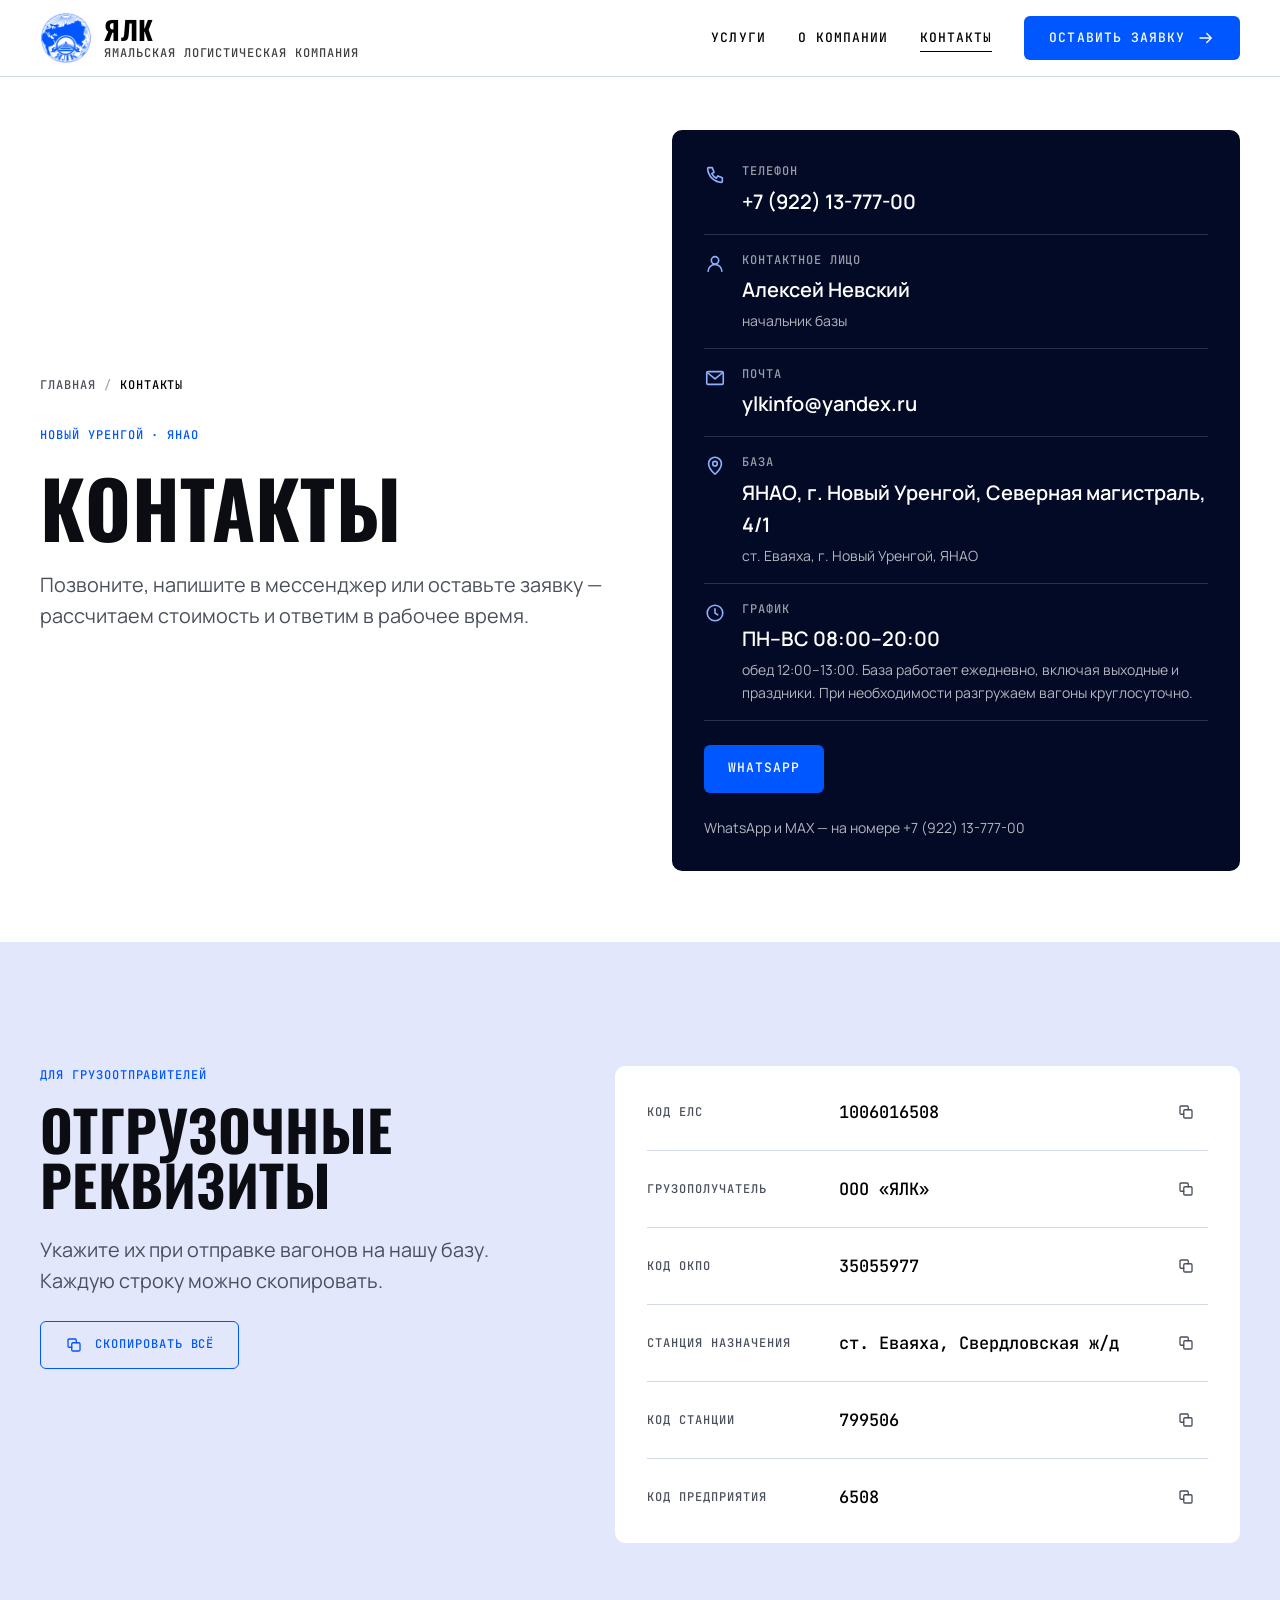
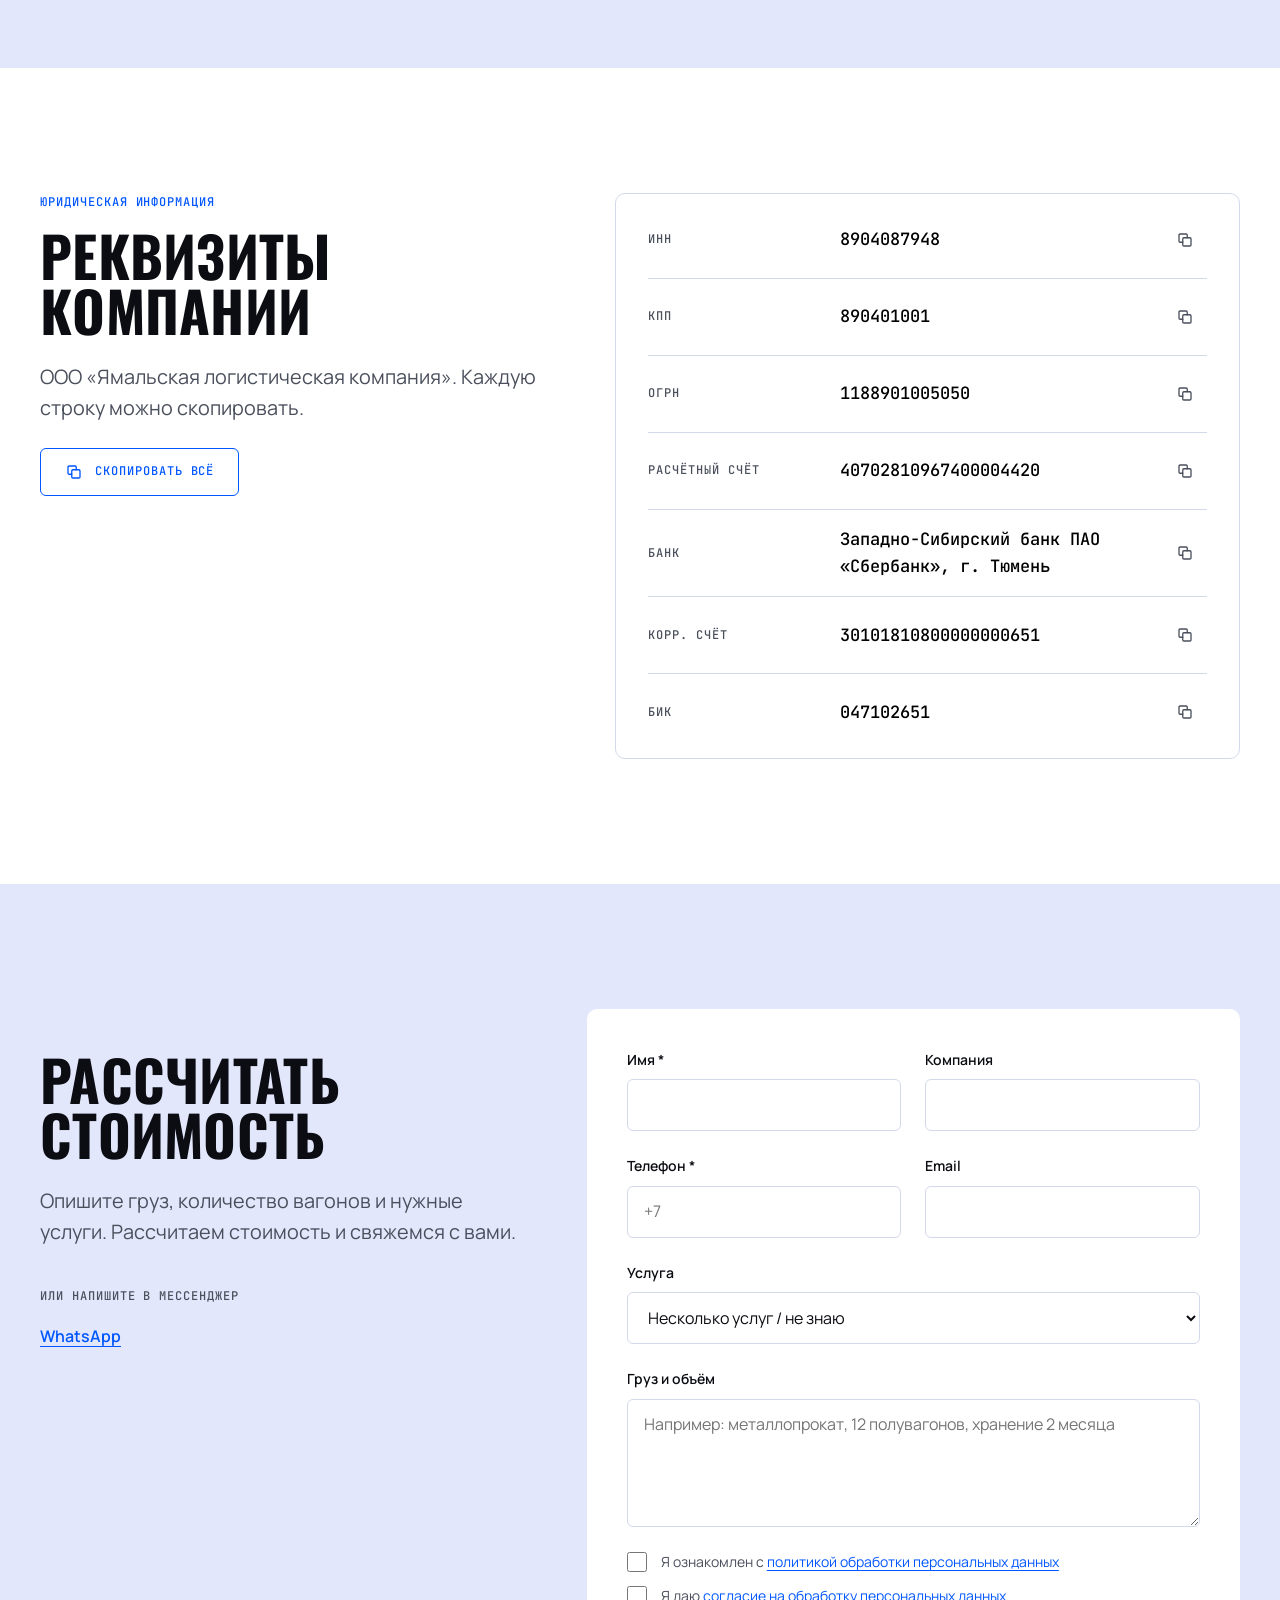
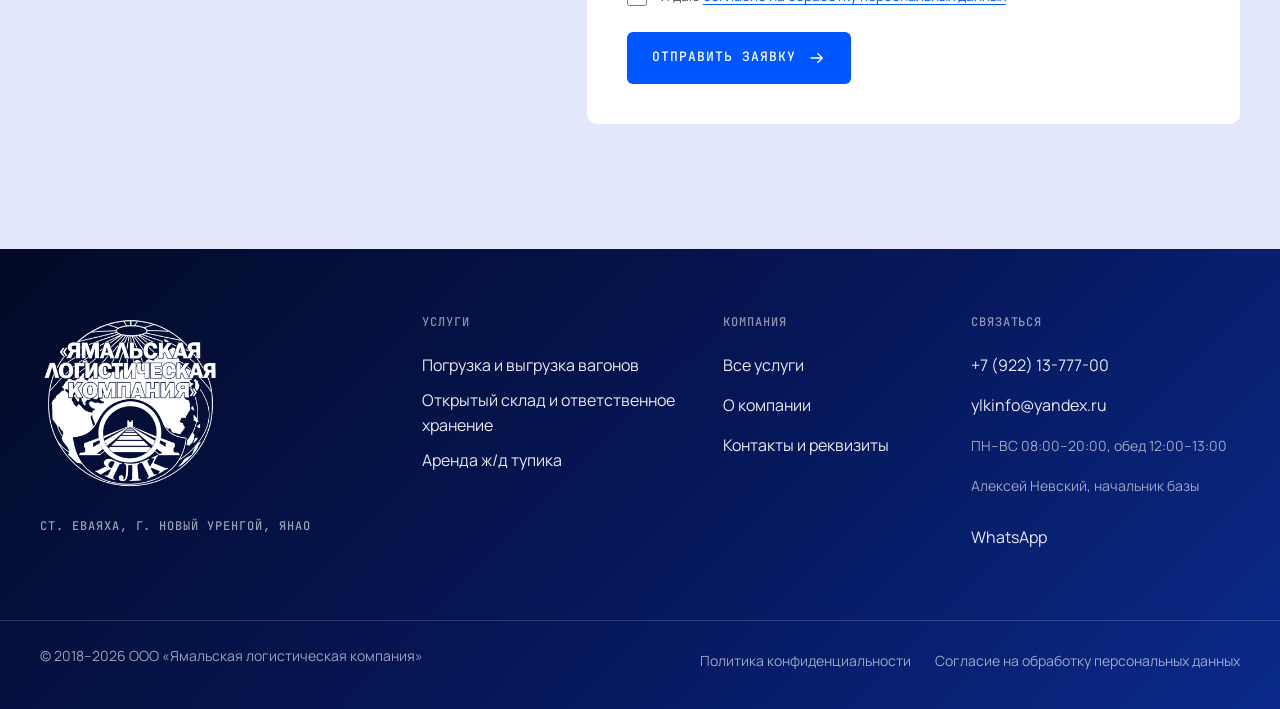
==== commit cc37f064: "Новые фото базы, MAX вместо Telegram, техника без заглушек Co-Authored-By: Claude Opus 5.5 <noreply@" ====
--- a/kontakty/index.html
+++ b/kontakty/index.html
@@ -1,8 +1,8 @@
-<!DOCTYPE html><html lang="ru"><head><meta charset="utf-8"><meta name="viewport" content="width=device-width, initial-scale=1, viewport-fit=cover"><title>Контакты ЯЛК — база на станции Еваяха, Новый Уренгой</title><meta name="description" content="Контакты ООО «Ямальская логистическая компания»: телефон, почта, база на станции Еваяха, график работы, отгрузочные и юридические реквизиты."><link rel="canonical" href="https://ylk-novyi-urengoi.ru/kontakty/"><meta name="theme-color" content="#ffffff"><meta name="format-detection" content="telephone=no"><link rel="icon" href="../favicon.ico" sizes="48x48"><link rel="icon" href="../favicon-32.png" type="image/png" sizes="32x32"><link rel="apple-touch-icon" href="../apple-touch-icon.png"><link rel="manifest" href="../manifest.webmanifest"><meta property="og:type" content="website"><meta property="og:locale" content="ru_RU"><meta property="og:site_name" content="ЯЛК — Ямальская логистическая компания"><meta property="og:title" content="Контакты ЯЛК — база на станции Еваяха, Новый Уренгой"><meta property="og:description" content="Контакты ООО «Ямальская логистическая компания»: телефон, почта, база на станции Еваяха, график работы, отгрузочные и юридические реквизиты."><meta property="og:url" content="https://ylk-novyi-urengoi.ru/kontakty/"><meta property="og:image" content="https://ylk-novyi-urengoi.ru/og.jpg"><meta property="og:image:width" content="1200"><meta property="og:image:height" content="630"><meta name="twitter:card" content="summary_large_image"><script type="application/ld+json">{"@context":"https://schema.org","@type":"LocalBusiness","name":"ООО «Ямальская логистическая компания»","alternateName":"ЯЛК","url":"https://ylk-novyi-urengoi.ru/","logo":"https://ylk-novyi-urengoi.ru/icon-512.png","image":"https://ylk-novyi-urengoi.ru/og.jpg","description":"Погрузка и выгрузка ж/д вагонов, открытый склад и ответственное хранение грузов на станции Еваяха в Новом Уренгое.","areaServed":"Новый Уренгой, ЯНАО","foundingDate":"2018","taxID":"8904087948","identifier":"1188901005050","openingHours":"Mo-Su 08:00-20:00","address":{"@type":"PostalAddress","streetAddress":"Северная магистраль, 4/1","addressLocality":"Новый Уренгой","addressRegion":"ЯНАО","addressCountry":"RU"},"telephone":"+7 (922) 13-777-00","email":"ylkinfo@yandex.ru","makesOffer":[{"@type":"Offer","itemOffered":{"@type":"Service","name":"Погрузка и выгрузка вагонов"}},{"@type":"Offer","itemOffered":{"@type":"Service","name":"Открытый склад и ответственное хранение"}},{"@type":"Offer","itemOffered":{"@type":"Service","name":"Аренда ж/д тупика"}}]}</script><script>document.documentElement.classList.add('js');</script><link rel="stylesheet" href="../_astro/Base.C-Upp1hf.css"><style>.ph[data-astro-cid-75ysl5lo]{padding-top:calc(var(--header-h) + clamp(2rem, 1rem + 3vw, 4rem));padding-bottom:clamp(3rem,2rem + 3vw,5rem)}.ph__grid[data-astro-cid-75ysl5lo]{gap:var(--s-7);display:grid}@media (width>=960px){.ph__grid[data-astro-cid-75ysl5lo][data-has-image]{gap:var(--s-8);grid-template-columns:minmax(0,1fr) minmax(0,1fr);align-items:center}}.ph__text[data-astro-cid-75ysl5lo]{gap:var(--s-5);align-content:start;display:grid}.ph__crumbs[data-astro-cid-75ysl5lo] ol[data-astro-cid-75ysl5lo]{gap:var(--s-2);color:var(--c-muted);flex-wrap:wrap;display:flex}.ph__crumbs[data-astro-cid-75ysl5lo] li[data-astro-cid-75ysl5lo]+li[data-astro-cid-75ysl5lo]:before{content:"/";margin-right:var(--s-2);opacity:.5}.ph__crumbs[data-astro-cid-75ysl5lo] a[data-astro-cid-75ysl5lo]{align-items:center;min-height:32px;display:inline-flex}@media (hover:hover){.ph__crumbs[data-astro-cid-75ysl5lo] a[data-astro-cid-75ysl5lo]:hover{color:var(--c-blue)}}.ph__crumbs[data-astro-cid-75ysl5lo] [data-astro-cid-75ysl5lo][aria-current]{min-height:32px;color:var(--c-ink);align-items:center;display:inline-flex}.ph__eyebrow[data-astro-cid-75ysl5lo]{color:var(--c-blue)}.ph__title[data-astro-cid-75ysl5lo]{max-width:14ch}.ph__actions[data-astro-cid-75ysl5lo]:empty{display:none}.ph__actions[data-astro-cid-75ysl5lo]{gap:var(--s-3);margin-top:var(--s-2);flex-wrap:wrap;display:flex}.ph__media[data-astro-cid-75ysl5lo]{aspect-ratio:4/3;border-radius:var(--radius-lg);background:var(--c-lavender);position:relative;overflow:hidden}.ph__media[data-astro-cid-75ysl5lo] img{object-fit:cover;width:100%;height:100%}.ph__fact[data-astro-cid-75ysl5lo]{left:var(--s-4);bottom:var(--s-4);max-width:calc(100% - 2 * var(--s-4));padding:var(--s-3) var(--s-4);border-radius:var(--radius);background:var(--c-white);color:var(--c-blue);font-weight:600;position:absolute}@media (prefers-reduced-motion:no-preference){.ph__text[data-astro-cid-75ysl5lo]>[data-astro-cid-75ysl5lo],.ph__aside[data-astro-cid-75ysl5lo],.ph__media[data-astro-cid-75ysl5lo]{animation:ph-rise .9s var(--ease-out) both}.ph__text[data-astro-cid-75ysl5lo]>[data-astro-cid-75ysl5lo]:nth-child(2){animation-delay:80ms}.ph__text[data-astro-cid-75ysl5lo]>[data-astro-cid-75ysl5lo]:nth-child(3){animation-delay:.16s}.ph__text[data-astro-cid-75ysl5lo]>[data-astro-cid-75ysl5lo]:nth-child(4){animation-delay:.24s}.ph__text[data-astro-cid-75ysl5lo]>[data-astro-cid-75ysl5lo]:nth-child(5){animation-delay:.32s}.ph__aside[data-astro-cid-75ysl5lo]{animation-delay:.24s}.ph__media[data-astro-cid-75ysl5lo]{animation-name:ph-reveal;animation-duration:1.1s;animation-delay:.2s}}@keyframes ph-rise{0%{opacity:0;transform:translateY(24px)}}@keyframes ph-reveal{0%{clip-path:inset(100% 0 0 0 round var(--radius-lg))}to{clip-path:inset(0 0 0 0 round var(--radius-lg))}}
+<!DOCTYPE html><html lang="ru"><head><meta charset="utf-8"><meta name="robots" content="noindex, nofollow"><meta name="viewport" content="width=device-width, initial-scale=1, viewport-fit=cover"><title>Контакты ЯЛК — база на станции Еваяха, Новый Уренгой</title><meta name="description" content="Контакты ООО «Ямальская логистическая компания»: телефон, почта, база на станции Еваяха, график работы, отгрузочные и юридические реквизиты."><meta name="theme-color" content="#ffffff"><meta name="format-detection" content="telephone=no"><link rel="icon" href="../favicon.ico" sizes="48x48"><link rel="icon" href="../favicon-32.png" type="image/png" sizes="32x32"><link rel="apple-touch-icon" href="../apple-touch-icon.png"><link rel="manifest" href="../manifest.webmanifest"><meta property="og:type" content="website"><meta property="og:locale" content="ru_RU"><meta property="og:site_name" content="ЯЛК — Ямальская логистическая компания"><meta property="og:title" content="Контакты ЯЛК — база на станции Еваяха, Новый Уренгой"><meta property="og:description" content="Контакты ООО «Ямальская логистическая компания»: телефон, почта, база на станции Еваяха, график работы, отгрузочные и юридические реквизиты."><meta property="og:url" content="https://ylk-novyi-urengoi.ru/kontakty/"><meta property="og:image" content="https://ylk-novyi-urengoi.ru/og.jpg"><meta property="og:image:width" content="1200"><meta property="og:image:height" content="630"><meta name="twitter:card" content="summary_large_image"><script type="application/ld+json">{"@context":"https://schema.org","@type":"LocalBusiness","name":"ООО «Ямальская логистическая компания»","alternateName":"ЯЛК","url":"https://ylk-novyi-urengoi.ru/","logo":"https://ylk-novyi-urengoi.ru/icon-512.png","image":"https://ylk-novyi-urengoi.ru/og.jpg","description":"Погрузка и выгрузка ж/д вагонов, открытый склад и ответственное хранение грузов на станции Еваяха в Новом Уренгое.","areaServed":"Новый Уренгой, ЯНАО","foundingDate":"2018","taxID":"8904087948","identifier":"1188901005050","openingHours":"Mo-Su 08:00-20:00","address":{"@type":"PostalAddress","streetAddress":"Северная магистраль, 4/1","addressLocality":"Новый Уренгой","addressRegion":"ЯНАО","addressCountry":"RU"},"telephone":"+7 (922) 13-777-00","email":"ylkinfo@yandex.ru","makesOffer":[{"@type":"Offer","itemOffered":{"@type":"Service","name":"Погрузка и выгрузка вагонов"}},{"@type":"Offer","itemOffered":{"@type":"Service","name":"Открытый склад и ответственное хранение"}},{"@type":"Offer","itemOffered":{"@type":"Service","name":"Аренда ж/д тупика"}}]}</script><script>document.documentElement.classList.add('js');</script><link rel="stylesheet" href="../_astro/Base.C-Upp1hf.css"><style>.ph[data-astro-cid-75ysl5lo]{padding-top:calc(var(--header-h) + clamp(2rem, 1rem + 3vw, 4rem));padding-bottom:clamp(3rem,2rem + 3vw,5rem)}.ph__grid[data-astro-cid-75ysl5lo]{gap:var(--s-7);display:grid}@media (width>=960px){.ph__grid[data-astro-cid-75ysl5lo][data-has-image]{gap:var(--s-8);grid-template-columns:minmax(0,1fr) minmax(0,1fr);align-items:center}}.ph__text[data-astro-cid-75ysl5lo]{gap:var(--s-5);align-content:start;display:grid}.ph__crumbs[data-astro-cid-75ysl5lo] ol[data-astro-cid-75ysl5lo]{gap:var(--s-2);color:var(--c-muted);flex-wrap:wrap;display:flex}.ph__crumbs[data-astro-cid-75ysl5lo] li[data-astro-cid-75ysl5lo]+li[data-astro-cid-75ysl5lo]:before{content:"/";margin-right:var(--s-2);opacity:.5}.ph__crumbs[data-astro-cid-75ysl5lo] a[data-astro-cid-75ysl5lo]{align-items:center;min-height:32px;display:inline-flex}@media (hover:hover){.ph__crumbs[data-astro-cid-75ysl5lo] a[data-astro-cid-75ysl5lo]:hover{color:var(--c-blue)}}.ph__crumbs[data-astro-cid-75ysl5lo] [data-astro-cid-75ysl5lo][aria-current]{min-height:32px;color:var(--c-ink);align-items:center;display:inline-flex}.ph__eyebrow[data-astro-cid-75ysl5lo]{color:var(--c-blue)}.ph__title[data-astro-cid-75ysl5lo]{max-width:14ch}.ph__actions[data-astro-cid-75ysl5lo]:empty{display:none}.ph__actions[data-astro-cid-75ysl5lo]{gap:var(--s-3);margin-top:var(--s-2);flex-wrap:wrap;display:flex}.ph__media[data-astro-cid-75ysl5lo]{aspect-ratio:4/3;border-radius:var(--radius-lg);background:var(--c-lavender);position:relative;overflow:hidden}.ph__media[data-astro-cid-75ysl5lo] img{object-fit:cover;width:100%;height:100%}.ph__fact[data-astro-cid-75ysl5lo]{left:var(--s-4);bottom:var(--s-4);max-width:calc(100% - 2 * var(--s-4));padding:var(--s-3) var(--s-4);border-radius:var(--radius);background:var(--c-white);color:var(--c-blue);font-weight:600;position:absolute}@media (prefers-reduced-motion:no-preference){.ph__text[data-astro-cid-75ysl5lo]>[data-astro-cid-75ysl5lo],.ph__aside[data-astro-cid-75ysl5lo],.ph__media[data-astro-cid-75ysl5lo]{animation:ph-rise .9s var(--ease-out) both}.ph__text[data-astro-cid-75ysl5lo]>[data-astro-cid-75ysl5lo]:nth-child(2){animation-delay:80ms}.ph__text[data-astro-cid-75ysl5lo]>[data-astro-cid-75ysl5lo]:nth-child(3){animation-delay:.16s}.ph__text[data-astro-cid-75ysl5lo]>[data-astro-cid-75ysl5lo]:nth-child(4){animation-delay:.24s}.ph__text[data-astro-cid-75ysl5lo]>[data-astro-cid-75ysl5lo]:nth-child(5){animation-delay:.32s}.ph__aside[data-astro-cid-75ysl5lo]{animation-delay:.24s}.ph__media[data-astro-cid-75ysl5lo]{animation-name:ph-reveal;animation-duration:1.1s;animation-delay:.2s}}@keyframes ph-rise{0%{opacity:0;transform:translateY(24px)}}@keyframes ph-reveal{0%{clip-path:inset(100% 0 0 0 round var(--radius-lg))}to{clip-path:inset(0 0 0 0 round var(--radius-lg))}}
 .ship--lavender[data-astro-cid-k2ntihyf]{background:var(--c-lavender)}.ship--white[data-astro-cid-k2ntihyf] .ship__list[data-astro-cid-k2ntihyf]{border:1px solid var(--c-line)}.ship__grid[data-astro-cid-k2ntihyf]{gap:var(--s-6);display:grid}@media (width>=960px){.ship__grid[data-astro-cid-k2ntihyf]{gap:var(--s-8);grid-template-columns:minmax(0,.9fr) minmax(0,1.1fr);align-items:start}}.ship__eyebrow[data-astro-cid-k2ntihyf]{margin-bottom:var(--s-4);color:var(--c-blue)}.ship__lead[data-astro-cid-k2ntihyf]{margin-top:var(--s-5)}.ship__all[data-astro-cid-k2ntihyf]{align-items:center;gap:var(--s-3);min-height:48px;margin-top:var(--s-5);padding:0 var(--s-5);border:1.5px solid var(--c-blue);border-radius:var(--radius);color:var(--c-blue);cursor:pointer;transition:background-color var(--d-fast) var(--ease), color var(--d-fast) var(--ease);background:0 0;display:inline-flex}.ship__all[data-astro-cid-k2ntihyf].is-copied,.ship__all[data-astro-cid-k2ntihyf]:active{background:var(--c-blue);color:var(--c-white)}@media (hover:hover){.ship__all[data-astro-cid-k2ntihyf]:hover{background:var(--c-blue);color:var(--c-white)}}.ship__list[data-astro-cid-k2ntihyf]{background:var(--c-white);border-radius:var(--radius-lg);padding:var(--s-2) clamp(1rem, .5rem + 2vw, 2rem)}.ship__row[data-astro-cid-k2ntihyf]{gap:var(--s-1);padding-block:var(--s-4);border-bottom:1px solid var(--c-line);display:grid}.ship__row[data-astro-cid-k2ntihyf]:last-child{border-bottom:0}@media (width>=560px){.ship__row[data-astro-cid-k2ntihyf]{align-items:center;gap:var(--s-4);grid-template-columns:11rem 1fr}}.ship__row[data-astro-cid-k2ntihyf] dt[data-astro-cid-k2ntihyf]{color:var(--c-muted)}.ship__row[data-astro-cid-k2ntihyf] dd[data-astro-cid-k2ntihyf]{justify-content:space-between;align-items:center;gap:var(--s-3);display:flex}.ship__value[data-astro-cid-k2ntihyf]{font-family:var(--f-mono);color:var(--c-ink);font-size:1.0625rem;font-weight:500}.ship__copy[data-astro-cid-k2ntihyf]{border-radius:var(--radius);width:44px;height:44px;color:var(--c-muted);cursor:pointer;transition:color var(--d-fast) var(--ease), background-color var(--d-fast) var(--ease);background:0 0;border:0;flex:none;place-items:center;display:grid}@media (hover:hover){.ship__copy[data-astro-cid-k2ntihyf]:hover{color:var(--c-blue);background:var(--c-lavender)}}.ship__copy[data-astro-cid-k2ntihyf] .swap__on{color:var(--c-success)}
 .contact[data-astro-cid-ltd53nb3]{border-radius:var(--radius-lg);background:var(--c-midnight);color:var(--c-white);padding:clamp(1.25rem,1rem + 1.5vw,2rem)}.contact__list[data-astro-cid-ltd53nb3]{display:grid}.contact__list[data-astro-cid-ltd53nb3] li[data-astro-cid-ltd53nb3]{gap:var(--s-4);padding-block:var(--s-4);border-bottom:1px solid var(--c-line-dark);grid-template-columns:22px 1fr;display:grid}.contact__list[data-astro-cid-ltd53nb3] li[data-astro-cid-ltd53nb3]:first-child{padding-top:0}.contact__list[data-astro-cid-ltd53nb3] svg{color:var(--c-blue-soft);margin-top:2px}.contact__label[data-astro-cid-ltd53nb3]{color:#fff9}.contact__value[data-astro-cid-ltd53nb3]{margin-top:var(--s-1);font-size:1.25rem;font-weight:600;display:inline-block}.contact__note[data-astro-cid-ltd53nb3]{margin-top:var(--s-1);font-size:var(--t-small);color:#ffffffb3}.contact__msg[data-astro-cid-ltd53nb3]{gap:var(--s-3);margin-top:var(--s-5);flex-wrap:wrap;display:flex}.contact__btn[data-astro-cid-ltd53nb3]{min-height:48px;padding:0 var(--s-5);border-radius:var(--radius);background:var(--c-blue);font-family:var(--f-mono);letter-spacing:.08em;text-transform:uppercase;transition:background-color var(--d-fast) var(--ease);align-items:center;font-size:.8125rem;display:inline-flex}@media (hover:hover){.contact__btn[data-astro-cid-ltd53nb3]:hover{background:var(--c-blue-hover)}}.contact__social[data-astro-cid-ltd53nb3]{margin-top:var(--s-5);font-size:var(--t-small);color:#ffffffb3}
 .lead-form__grid[data-astro-cid-sevzbneq]{gap:var(--s-7);display:grid}@media (width>=960px){.lead-form__grid[data-astro-cid-sevzbneq]{gap:var(--s-8);grid-template-columns:minmax(0,.85fr) minmax(0,1.15fr);align-items:start}}.lead-form__intro[data-astro-cid-sevzbneq]{gap:var(--s-5);display:grid}.lead-form__eyebrow[data-astro-cid-sevzbneq]{color:var(--c-blue)}.lead-form__alt[data-astro-cid-sevzbneq]{gap:var(--s-2);margin-top:var(--s-4);color:var(--c-muted);display:grid}.lead-form__alt[data-astro-cid-sevzbneq] ul[data-astro-cid-sevzbneq]{gap:var(--s-5);display:flex}.lead-form__alt[data-astro-cid-sevzbneq] a[data-astro-cid-sevzbneq]{min-height:44px;color:var(--c-blue);text-underline-offset:4px;align-items:center;font-weight:600;text-decoration:underline;display:inline-flex}.form[data-astro-cid-sevzbneq]{gap:var(--s-5);background:var(--c-white);border-radius:var(--radius-lg);padding:clamp(1.25rem,1rem + 2vw,2.5rem);display:grid}.form__row[data-astro-cid-sevzbneq]{gap:var(--s-5);display:grid}@media (width>=640px){.form__row[data-astro-cid-sevzbneq]{grid-template-columns:1fr 1fr}}.field[data-astro-cid-sevzbneq]{gap:var(--s-2);display:grid}.field[data-astro-cid-sevzbneq] label[data-astro-cid-sevzbneq]{font-size:var(--t-small);font-weight:600}.field[data-astro-cid-sevzbneq] input[data-astro-cid-sevzbneq],.field[data-astro-cid-sevzbneq] select[data-astro-cid-sevzbneq],.field[data-astro-cid-sevzbneq] textarea[data-astro-cid-sevzbneq]{width:100%;min-height:52px;padding:var(--s-3) var(--s-4);border:1.5px solid var(--c-line);border-radius:var(--radius);background:var(--c-white);transition:border-color var(--d-fast) var(--ease);font-size:1rem}.field[data-astro-cid-sevzbneq] textarea[data-astro-cid-sevzbneq]{resize:vertical;min-height:120px}.field[data-astro-cid-sevzbneq] input[data-astro-cid-sevzbneq]:focus-visible,.field[data-astro-cid-sevzbneq] select[data-astro-cid-sevzbneq]:focus-visible,.field[data-astro-cid-sevzbneq] textarea[data-astro-cid-sevzbneq]:focus-visible{border-color:var(--c-blue);outline:none;box-shadow:0 0 0 3px #0056ff2e}.field[data-astro-cid-sevzbneq] [data-astro-cid-sevzbneq][aria-invalid=true]{border-color:var(--c-danger)}.field__err[data-astro-cid-sevzbneq]{font-size:var(--t-small);color:var(--c-danger)}.form__checks[data-astro-cid-sevzbneq]{gap:var(--s-3);display:grid}.check[data-astro-cid-sevzbneq]{gap:var(--s-3);font-size:var(--t-small);color:var(--c-muted);cursor:pointer;grid-template-columns:22px 1fr;align-items:start;display:grid}.check[data-astro-cid-sevzbneq] input[data-astro-cid-sevzbneq]{width:20px;height:20px;accent-color:var(--c-blue);margin:1px 0 0}.check[data-astro-cid-sevzbneq] a[data-astro-cid-sevzbneq]{color:var(--c-blue);text-underline-offset:3px;text-decoration:underline}.form__submit[data-astro-cid-sevzbneq]{align-items:center;gap:var(--s-4);flex-wrap:wrap;display:flex}.form__status[data-astro-cid-sevzbneq]{font-size:var(--t-small);color:var(--c-muted)}.form__status[data-astro-cid-sevzbneq][data-state=ok]{color:var(--c-success)}.form__status[data-astro-cid-sevzbneq][data-state=error]{color:var(--c-danger)}
-</style></head><body><a class="skip-link" href="#main">Перейти к содержанию</a><header class="header" data-header data-astro-cid-nen7h5rs><div class="container header__bar" data-astro-cid-nen7h5rs><a class="brand" href="../" aria-label="ООО «Ямальская логистическая компания» — на главную" data-astro-cid-nen7h5rs><span class="brand__mark" data-astro-cid-nen7h5rs><img src="../_astro/yalc-header-white-2000.Bx3GIMK3_1RJU2K.webp" alt loading="eager" data-astro-cid-nen7h5rs="true" decoding="async" width="112" height="112" class="brand__logo brand__logo--white"><img src="../_astro/yalc-header-blue-2000.CWZy5vtB_1dJcQ1.webp" alt loading="eager" data-astro-cid-nen7h5rs="true" decoding="async" width="112" height="112" class="brand__logo brand__logo--blue"></span><span class="brand__text" data-astro-cid-nen7h5rs><span class="brand__name" data-astro-cid-nen7h5rs>ЯЛК</span><span class="brand__sub" data-astro-cid-nen7h5rs>Ямальская логистическая компания</span></span></a><nav class="nav" aria-label="Основное меню" data-astro-cid-nen7h5rs><ul role="list" class="nav__list" data-astro-cid-nen7h5rs><li data-astro-cid-nen7h5rs><a href="../uslugi/" class="nav__link" data-astro-cid-nen7h5rs>Услуги</a></li><li data-astro-cid-nen7h5rs><a href="../o-kompanii/" class="nav__link" data-astro-cid-nen7h5rs>О компании</a></li><li data-astro-cid-nen7h5rs><a href="../kontakty/" class="nav__link" aria-current="page" data-astro-cid-nen7h5rs>Контакты</a></li></ul><a href="#zayavka" data-astro-cid-nen7h5rs="true" data-astro-cid-ekguhzzh="true" class="btn btn--primary nav__cta"><span data-astro-cid-ekguhzzh>Оставить заявку</span><svg class="btn__arrow" width="18" height="18" viewBox="0 0 24 24" fill="none" stroke="currentColor" stroke-width="1.75" stroke-linecap="round" stroke-linejoin="round" aria-hidden="true" focusable="false"><path d="M4 12h15M13 6l6 6-6 6"/></svg></a></nav><button class="burger swap" type="button" aria-expanded="false" aria-controls="mobile-menu" data-burger data-astro-cid-nen7h5rs><span class="sr-only" data-astro-cid-nen7h5rs>Открыть меню</span><svg class="swap__off" width="26" height="26" viewBox="0 0 24 24" fill="none" stroke="currentColor" stroke-width="1.75" stroke-linecap="round" stroke-linejoin="round" aria-hidden="true" focusable="false"><path d="M3 7h18M3 12h18M3 17h18"/></svg><svg class="swap__on" width="26" height="26" viewBox="0 0 24 24" fill="none" stroke="currentColor" stroke-width="1.75" stroke-linecap="round" stroke-linejoin="round" aria-hidden="true" focusable="false"><path d="M6 6l12 12M18 6L6 18"/></svg></button></div><div class="mobile" id="mobile-menu" hidden data-mobile data-astro-cid-nen7h5rs><div class="container mobile__inner" data-astro-cid-nen7h5rs><p class="mono mobile__label" data-astro-cid-nen7h5rs>Услуги</p><ul role="list" class="mobile__services" data-astro-cid-nen7h5rs><li data-astro-cid-nen7h5rs><a href="../uslugi/priem-i-razgruzka-vagonov/" data-astro-cid-nen7h5rs>Погрузка и выгрузка вагонов</a></li><li data-astro-cid-nen7h5rs><a href="../uslugi/obrabotka-i-hranenie-gruzov/" data-astro-cid-nen7h5rs>Открытый склад и ответственное хранение</a></li><li data-astro-cid-nen7h5rs><a href="../uslugi/arenda-zhd-tupika/" data-astro-cid-nen7h5rs>Аренда ж/д тупика</a></li></ul><ul role="list" class="mobile__nav" data-astro-cid-nen7h5rs><li data-astro-cid-nen7h5rs><a href="../uslugi/" data-astro-cid-nen7h5rs>Услуги</a></li><li data-astro-cid-nen7h5rs><a href="../o-kompanii/" data-astro-cid-nen7h5rs>О компании</a></li><li data-astro-cid-nen7h5rs><a href="../kontakty/" data-astro-cid-nen7h5rs>Контакты</a></li></ul><a href="#zayavka" data-close-menu="true" data-astro-cid-nen7h5rs="true" data-astro-cid-ekguhzzh="true" class="btn btn--primary mobile__cta"><span data-astro-cid-ekguhzzh>Оставить заявку</span><svg class="btn__arrow" width="18" height="18" viewBox="0 0 24 24" fill="none" stroke="currentColor" stroke-width="1.75" stroke-linecap="round" stroke-linejoin="round" aria-hidden="true" focusable="false"><path d="M4 12h15M13 6l6 6-6 6"/></svg></a></div></div></header><script type="module">var e=document.querySelector(`[data-header]`),t=e.querySelector(`[data-burger]`),n=e.querySelector(`[data-mobile]`),r=()=>e.classList.toggle(`is-scrolled`,window.scrollY>24);r(),window.addEventListener(`scroll`,r,{passive:!0});var i=r=>{t.setAttribute(`aria-expanded`,String(r)),t.toggleAttribute(`data-on`,r),t.querySelector(`.sr-only`).textContent=r?`Закрыть меню`:`Открыть меню`,n.hidden=!r,e.classList.toggle(`is-open`,r),document.documentElement.style.overflow=r?`hidden`:``,document.querySelectorAll(`main, footer, .skip-link`).forEach(e=>e.inert=r)};t.addEventListener(`click`,()=>i(t.getAttribute(`aria-expanded`)!==`true`)),n.addEventListener(`click`,e=>{e.target.closest(`a`)&&i(!1)}),document.addEventListener(`keydown`,n=>{n.key===`Escape`&&e.classList.contains(`is-open`)&&(i(!1),t.focus())}),window.matchMedia(`(min-width: 960px)`).addEventListener(`change`,e=>e.matches&&i(!1));</script><main id="main"><section class="ph" aria-labelledby="page-title" data-astro-cid-75ysl5lo><div class="container ph__grid" data-has-image data-astro-cid-75ysl5lo><div class="ph__text" data-astro-cid-75ysl5lo><nav aria-label="Навигационная цепочка" class="ph__crumbs mono" data-astro-cid-75ysl5lo><ol role="list" data-astro-cid-75ysl5lo><li data-astro-cid-75ysl5lo><a href="../" data-astro-cid-75ysl5lo>Главная</a></li><li data-astro-cid-75ysl5lo><span aria-current="page" data-astro-cid-75ysl5lo>Контакты</span></li></ol></nav><p class="mono ph__eyebrow" data-astro-cid-75ysl5lo>Новый Уренгой · ЯНАО</p><h1 id="page-title" class="display h1 ph__title" data-astro-cid-75ysl5lo>Контакты</h1><p class="lead ph__lead" data-astro-cid-75ysl5lo>Позвоните, напишите в мессенджер или оставьте заявку — рассчитаем стоимость и ответим в рабочее время.</p><div class="ph__actions" data-astro-cid-75ysl5lo></div></div><div class="ph__aside" data-astro-cid-75ysl5lo><div class="contact" data-astro-cid-ltd53nb3><ul role="list" class="contact__list" data-astro-cid-ltd53nb3><li data-astro-cid-ltd53nb3><svg width="22" height="22" viewBox="0 0 24 24" fill="none" stroke="currentColor" stroke-width="1.75" stroke-linecap="round" stroke-linejoin="round" aria-hidden="true" focusable="false"><path d="M5 4h4l2 5-2.5 1.5a11 11 0 0 0 5 5L15 13l5 2v4a1 1 0 0 1-1 1A16 16 0 0 1 4 5a1 1 0 0 1 1-1z"/></svg><div data-astro-cid-ltd53nb3><p class="mono contact__label" data-astro-cid-ltd53nb3>Телефон</p><a href="tel:+79221377700" class="contact__value" data-astro-cid-ltd53nb3>+7 (922) 13-777-00</a></div></li><li data-astro-cid-ltd53nb3><svg width="22" height="22" viewBox="0 0 24 24" fill="none" stroke="currentColor" stroke-width="1.75" stroke-linecap="round" stroke-linejoin="round" aria-hidden="true" focusable="false"><circle cx="12" cy="8" r="4"/><path d="M4.5 20a7.5 7.5 0 0 1 15 0"/></svg><div data-astro-cid-ltd53nb3><p class="mono contact__label" data-astro-cid-ltd53nb3>Контактное лицо</p><p class="contact__value" data-astro-cid-ltd53nb3>Алексей Невский</p><p class="contact__note" data-astro-cid-ltd53nb3>начальник базы</p></div></li><li data-astro-cid-ltd53nb3><svg width="22" height="22" viewBox="0 0 24 24" fill="none" stroke="currentColor" stroke-width="1.75" stroke-linecap="round" stroke-linejoin="round" aria-hidden="true" focusable="false"><rect x="3" y="5" width="18" height="14" rx="1.5"/><path d="M3.5 6l8.5 7 8.5-7"/></svg><div data-astro-cid-ltd53nb3><p class="mono contact__label" data-astro-cid-ltd53nb3>Почта</p><a href="mailto:ylkinfo@yandex.ru" class="contact__value" data-astro-cid-ltd53nb3>ylkinfo@yandex.ru</a></div></li><li data-astro-cid-ltd53nb3><svg width="22" height="22" viewBox="0 0 24 24" fill="none" stroke="currentColor" stroke-width="1.75" stroke-linecap="round" stroke-linejoin="round" aria-hidden="true" focusable="false"><path d="M12 21s7-6.2 7-11.5A7 7 0 0 0 5 9.5C5 14.8 12 21 12 21z"/><circle cx="12" cy="9.5" r="2.5"/></svg><div data-astro-cid-ltd53nb3><p class="mono contact__label" data-astro-cid-ltd53nb3>База</p><p class="contact__value" data-astro-cid-ltd53nb3>ЯНАО, г. Новый Уренгой, Северная магистраль, 4/1</p><p class="contact__note" data-astro-cid-ltd53nb3>ст. Еваяха, г. Новый Уренгой, ЯНАО</p></div></li><li data-astro-cid-ltd53nb3><svg width="22" height="22" viewBox="0 0 24 24" fill="none" stroke="currentColor" stroke-width="1.75" stroke-linecap="round" stroke-linejoin="round" aria-hidden="true" focusable="false"><circle cx="12" cy="12" r="8.5"/><path d="M12 7.5V12l3 2"/></svg><div data-astro-cid-ltd53nb3><p class="mono contact__label" data-astro-cid-ltd53nb3>График</p><p class="contact__value" data-astro-cid-ltd53nb3>ПН–ВС 08:00–20:00</p><p class="contact__note" data-astro-cid-ltd53nb3>обед 12:00–13:00. База работает ежедневно, включая выходные и праздники. При необходимости разгружаем вагоны круглосуточно.</p></div></li></ul><div class="contact__msg" data-astro-cid-ltd53nb3><a href="https://wa.me/79221377700" class="contact__btn" target="_blank" rel="noopener noreferrer" data-astro-cid-ltd53nb3>WhatsApp</a><a href="https://t.me/+79221377700" class="contact__btn" target="_blank" rel="noopener noreferrer" data-astro-cid-ltd53nb3>Telegram</a></div><p class="contact__social" data-astro-cid-ltd53nb3>WhatsApp, Telegram и MAX — на номере +7 (922) 13-777-00</p></div></div></div></section><script type="application/ld+json">{"@context":"https://schema.org","@type":"BreadcrumbList","itemListElement":[{"@type":"ListItem","position":1,"name":"Главная","item":"https://ylk-novyi-urengoi.ru/"},{"@type":"ListItem","position":2,"name":"Контакты"}]}</script><section class="section ship ship--lavender" aria-labelledby="ship-title" data-ship data-astro-cid-k2ntihyf><div class="container ship__grid" data-astro-cid-k2ntihyf><div data-astro-cid-k2ntihyf><p class="mono ship__eyebrow" data-reveal data-astro-cid-k2ntihyf>Для грузоотправителей</p><h2 id="ship-title" class="display h2" data-reveal style="--i:1" data-astro-cid-k2ntihyf>Отгрузочные реквизиты</h2><p class="lead ship__lead" data-reveal style="--i:2" data-astro-cid-k2ntihyf>Укажите их при отправке вагонов на нашу базу. Каждую строку можно скопировать.</p><button type="button" class="ship__all mono" data-copy="Код ЕЛС: 1006016508
+</style></head><body><a class="skip-link" href="#main">Перейти к содержанию</a><header class="header" data-header data-astro-cid-nen7h5rs><div class="container header__bar" data-astro-cid-nen7h5rs><a class="brand" href="../" aria-label="ООО «Ямальская логистическая компания» — на главную" data-astro-cid-nen7h5rs><span class="brand__mark" data-astro-cid-nen7h5rs><img src="../_astro/yalc-header-white-2000.Bx3GIMK3_1RJU2K.webp" alt loading="eager" data-astro-cid-nen7h5rs="true" decoding="async" width="112" height="112" class="brand__logo brand__logo--white"><img src="../_astro/yalc-header-blue-2000.CWZy5vtB_1dJcQ1.webp" alt loading="eager" data-astro-cid-nen7h5rs="true" decoding="async" width="112" height="112" class="brand__logo brand__logo--blue"></span><span class="brand__text" data-astro-cid-nen7h5rs><span class="brand__name" data-astro-cid-nen7h5rs>ЯЛК</span><span class="brand__sub" data-astro-cid-nen7h5rs>Ямальская логистическая компания</span></span></a><nav class="nav" aria-label="Основное меню" data-astro-cid-nen7h5rs><ul role="list" class="nav__list" data-astro-cid-nen7h5rs><li data-astro-cid-nen7h5rs><a href="../uslugi/" class="nav__link" data-astro-cid-nen7h5rs>Услуги</a></li><li data-astro-cid-nen7h5rs><a href="../o-kompanii/" class="nav__link" data-astro-cid-nen7h5rs>О компании</a></li><li data-astro-cid-nen7h5rs><a href="../kontakty/" class="nav__link" aria-current="page" data-astro-cid-nen7h5rs>Контакты</a></li></ul><a href="#zayavka" data-astro-cid-nen7h5rs="true" data-astro-cid-ekguhzzh="true" class="btn btn--primary nav__cta"><span data-astro-cid-ekguhzzh>Оставить заявку</span><svg class="btn__arrow" width="18" height="18" viewBox="0 0 24 24" fill="none" stroke="currentColor" stroke-width="1.75" stroke-linecap="round" stroke-linejoin="round" aria-hidden="true" focusable="false"><path d="M4 12h15M13 6l6 6-6 6"/></svg></a></nav><button class="burger swap" type="button" aria-expanded="false" aria-controls="mobile-menu" data-burger data-astro-cid-nen7h5rs><span class="sr-only" data-astro-cid-nen7h5rs>Открыть меню</span><svg class="swap__off" width="26" height="26" viewBox="0 0 24 24" fill="none" stroke="currentColor" stroke-width="1.75" stroke-linecap="round" stroke-linejoin="round" aria-hidden="true" focusable="false"><path d="M3 7h18M3 12h18M3 17h18"/></svg><svg class="swap__on" width="26" height="26" viewBox="0 0 24 24" fill="none" stroke="currentColor" stroke-width="1.75" stroke-linecap="round" stroke-linejoin="round" aria-hidden="true" focusable="false"><path d="M6 6l12 12M18 6L6 18"/></svg></button></div><div class="mobile" id="mobile-menu" hidden data-mobile data-astro-cid-nen7h5rs><div class="container mobile__inner" data-astro-cid-nen7h5rs><p class="mono mobile__label" data-astro-cid-nen7h5rs>Услуги</p><ul role="list" class="mobile__services" data-astro-cid-nen7h5rs><li data-astro-cid-nen7h5rs><a href="../uslugi/priem-i-razgruzka-vagonov/" data-astro-cid-nen7h5rs>Погрузка и выгрузка вагонов</a></li><li data-astro-cid-nen7h5rs><a href="../uslugi/obrabotka-i-hranenie-gruzov/" data-astro-cid-nen7h5rs>Открытый склад и ответственное хранение</a></li><li data-astro-cid-nen7h5rs><a href="../uslugi/arenda-zhd-tupika/" data-astro-cid-nen7h5rs>Аренда ж/д тупика</a></li></ul><ul role="list" class="mobile__nav" data-astro-cid-nen7h5rs><li data-astro-cid-nen7h5rs><a href="../uslugi/" data-astro-cid-nen7h5rs>Услуги</a></li><li data-astro-cid-nen7h5rs><a href="../o-kompanii/" data-astro-cid-nen7h5rs>О компании</a></li><li data-astro-cid-nen7h5rs><a href="../kontakty/" data-astro-cid-nen7h5rs>Контакты</a></li></ul><a href="#zayavka" data-close-menu="true" data-astro-cid-nen7h5rs="true" data-astro-cid-ekguhzzh="true" class="btn btn--primary mobile__cta"><span data-astro-cid-ekguhzzh>Оставить заявку</span><svg class="btn__arrow" width="18" height="18" viewBox="0 0 24 24" fill="none" stroke="currentColor" stroke-width="1.75" stroke-linecap="round" stroke-linejoin="round" aria-hidden="true" focusable="false"><path d="M4 12h15M13 6l6 6-6 6"/></svg></a></div></div></header><script type="module">var e=document.querySelector(`[data-header]`),t=e.querySelector(`[data-burger]`),n=e.querySelector(`[data-mobile]`),r=()=>e.classList.toggle(`is-scrolled`,window.scrollY>24);r(),window.addEventListener(`scroll`,r,{passive:!0});var i=r=>{t.setAttribute(`aria-expanded`,String(r)),t.toggleAttribute(`data-on`,r),t.querySelector(`.sr-only`).textContent=r?`Закрыть меню`:`Открыть меню`,n.hidden=!r,e.classList.toggle(`is-open`,r),document.documentElement.style.overflow=r?`hidden`:``,document.querySelectorAll(`main, footer, .skip-link`).forEach(e=>e.inert=r)};t.addEventListener(`click`,()=>i(t.getAttribute(`aria-expanded`)!==`true`)),n.addEventListener(`click`,e=>{e.target.closest(`a`)&&i(!1)}),document.addEventListener(`keydown`,n=>{n.key===`Escape`&&e.classList.contains(`is-open`)&&(i(!1),t.focus())}),window.matchMedia(`(min-width: 960px)`).addEventListener(`change`,e=>e.matches&&i(!1));</script><main id="main"><section class="ph" aria-labelledby="page-title" data-astro-cid-75ysl5lo><div class="container ph__grid" data-has-image data-astro-cid-75ysl5lo><div class="ph__text" data-astro-cid-75ysl5lo><nav aria-label="Навигационная цепочка" class="ph__crumbs mono" data-astro-cid-75ysl5lo><ol role="list" data-astro-cid-75ysl5lo><li data-astro-cid-75ysl5lo><a href="../" data-astro-cid-75ysl5lo>Главная</a></li><li data-astro-cid-75ysl5lo><span aria-current="page" data-astro-cid-75ysl5lo>Контакты</span></li></ol></nav><p class="mono ph__eyebrow" data-astro-cid-75ysl5lo>Новый Уренгой · ЯНАО</p><h1 id="page-title" class="display h1 ph__title" data-astro-cid-75ysl5lo>Контакты</h1><p class="lead ph__lead" data-astro-cid-75ysl5lo>Позвоните, напишите в мессенджер или оставьте заявку — рассчитаем стоимость и ответим в рабочее время.</p><div class="ph__actions" data-astro-cid-75ysl5lo></div></div><div class="ph__aside" data-astro-cid-75ysl5lo><div class="contact" data-astro-cid-ltd53nb3><ul role="list" class="contact__list" data-astro-cid-ltd53nb3><li data-astro-cid-ltd53nb3><svg width="22" height="22" viewBox="0 0 24 24" fill="none" stroke="currentColor" stroke-width="1.75" stroke-linecap="round" stroke-linejoin="round" aria-hidden="true" focusable="false"><path d="M5 4h4l2 5-2.5 1.5a11 11 0 0 0 5 5L15 13l5 2v4a1 1 0 0 1-1 1A16 16 0 0 1 4 5a1 1 0 0 1 1-1z"/></svg><div data-astro-cid-ltd53nb3><p class="mono contact__label" data-astro-cid-ltd53nb3>Телефон</p><a href="tel:+79221377700" class="contact__value" data-astro-cid-ltd53nb3>+7 (922) 13-777-00</a></div></li><li data-astro-cid-ltd53nb3><svg width="22" height="22" viewBox="0 0 24 24" fill="none" stroke="currentColor" stroke-width="1.75" stroke-linecap="round" stroke-linejoin="round" aria-hidden="true" focusable="false"><circle cx="12" cy="8" r="4"/><path d="M4.5 20a7.5 7.5 0 0 1 15 0"/></svg><div data-astro-cid-ltd53nb3><p class="mono contact__label" data-astro-cid-ltd53nb3>Контактное лицо</p><p class="contact__value" data-astro-cid-ltd53nb3>Алексей Невский</p><p class="contact__note" data-astro-cid-ltd53nb3>начальник базы</p></div></li><li data-astro-cid-ltd53nb3><svg width="22" height="22" viewBox="0 0 24 24" fill="none" stroke="currentColor" stroke-width="1.75" stroke-linecap="round" stroke-linejoin="round" aria-hidden="true" focusable="false"><rect x="3" y="5" width="18" height="14" rx="1.5"/><path d="M3.5 6l8.5 7 8.5-7"/></svg><div data-astro-cid-ltd53nb3><p class="mono contact__label" data-astro-cid-ltd53nb3>Почта</p><a href="mailto:ylkinfo@yandex.ru" class="contact__value" data-astro-cid-ltd53nb3>ylkinfo@yandex.ru</a></div></li><li data-astro-cid-ltd53nb3><svg width="22" height="22" viewBox="0 0 24 24" fill="none" stroke="currentColor" stroke-width="1.75" stroke-linecap="round" stroke-linejoin="round" aria-hidden="true" focusable="false"><path d="M12 21s7-6.2 7-11.5A7 7 0 0 0 5 9.5C5 14.8 12 21 12 21z"/><circle cx="12" cy="9.5" r="2.5"/></svg><div data-astro-cid-ltd53nb3><p class="mono contact__label" data-astro-cid-ltd53nb3>База</p><p class="contact__value" data-astro-cid-ltd53nb3>ЯНАО, г. Новый Уренгой, Северная магистраль, 4/1</p><p class="contact__note" data-astro-cid-ltd53nb3>ст. Еваяха, г. Новый Уренгой, ЯНАО</p></div></li><li data-astro-cid-ltd53nb3><svg width="22" height="22" viewBox="0 0 24 24" fill="none" stroke="currentColor" stroke-width="1.75" stroke-linecap="round" stroke-linejoin="round" aria-hidden="true" focusable="false"><circle cx="12" cy="12" r="8.5"/><path d="M12 7.5V12l3 2"/></svg><div data-astro-cid-ltd53nb3><p class="mono contact__label" data-astro-cid-ltd53nb3>График</p><p class="contact__value" data-astro-cid-ltd53nb3>ПН–ВС 08:00–20:00</p><p class="contact__note" data-astro-cid-ltd53nb3>обед 12:00–13:00. База работает ежедневно, включая выходные и праздники. При необходимости разгружаем вагоны круглосуточно.</p></div></li></ul><div class="contact__msg" data-astro-cid-ltd53nb3><a href="https://wa.me/79221377700" class="contact__btn" target="_blank" rel="noopener noreferrer" data-astro-cid-ltd53nb3>WhatsApp</a></div><p class="contact__social" data-astro-cid-ltd53nb3>WhatsApp и MAX — на номере +7 (922) 13-777-00</p></div></div></div></section><script type="application/ld+json">{"@context":"https://schema.org","@type":"BreadcrumbList","itemListElement":[{"@type":"ListItem","position":1,"name":"Главная","item":"https://ylk-novyi-urengoi.ru/"},{"@type":"ListItem","position":2,"name":"Контакты"}]}</script><section class="section ship ship--lavender" aria-labelledby="ship-title" data-ship data-astro-cid-k2ntihyf><div class="container ship__grid" data-astro-cid-k2ntihyf><div data-astro-cid-k2ntihyf><p class="mono ship__eyebrow" data-reveal data-astro-cid-k2ntihyf>Для грузоотправителей</p><h2 id="ship-title" class="display h2" data-reveal style="--i:1" data-astro-cid-k2ntihyf>Отгрузочные реквизиты</h2><p class="lead ship__lead" data-reveal style="--i:2" data-astro-cid-k2ntihyf>Укажите их при отправке вагонов на нашу базу. Каждую строку можно скопировать.</p><button type="button" class="ship__all mono" data-copy="Код ЕЛС: 1006016508
 Грузополучатель: ООО «ЯЛК»
 Код ОКПО: 35055977
 Станция назначения: ст. Еваяха, Свердловская ж/д
@@ -13,4 +13,4 @@
 Расчётный счёт: 40702810967400004420
 Банк: Западно-Сибирский банк ПАО «Сбербанк», г. Тюмень
 Корр. счёт: 30101810800000000651
-БИК: 047102651" data-reveal style="--i:3" data-astro-cid-k2ntihyf><svg width="18" height="18" viewBox="0 0 24 24" fill="none" stroke="currentColor" stroke-width="1.75" stroke-linecap="round" stroke-linejoin="round" aria-hidden="true" focusable="false"><rect x="9" y="9" width="11" height="11" rx="1.5"/><path d="M15 9V5.5A1.5 1.5 0 0 0 13.5 4h-8A1.5 1.5 0 0 0 4 5.5v8A1.5 1.5 0 0 0 5.5 15H9"/></svg><span data-label data-astro-cid-k2ntihyf>Скопировать всё</span></button></div><dl class="ship__list" data-reveal style="--i:1" data-astro-cid-k2ntihyf><div class="ship__row" data-astro-cid-k2ntihyf><dt class="mono" data-astro-cid-k2ntihyf>ИНН</dt><dd data-astro-cid-k2ntihyf><span class="ship__value" data-astro-cid-k2ntihyf>8904087948</span><button type="button" class="ship__copy swap" data-copy="8904087948" aria-label="Скопировать: ИНН" data-astro-cid-k2ntihyf><svg class="swap__off" width="18" height="18" viewBox="0 0 24 24" fill="none" stroke="currentColor" stroke-width="1.75" stroke-linecap="round" stroke-linejoin="round" aria-hidden="true" focusable="false"><rect x="9" y="9" width="11" height="11" rx="1.5"/><path d="M15 9V5.5A1.5 1.5 0 0 0 13.5 4h-8A1.5 1.5 0 0 0 4 5.5v8A1.5 1.5 0 0 0 5.5 15H9"/></svg><svg class="swap__on" width="18" height="18" viewBox="0 0 24 24" fill="none" stroke="currentColor" stroke-width="1.75" stroke-linecap="round" stroke-linejoin="round" aria-hidden="true" focusable="false"><path d="M5 12.5l4.5 4.5L19 7.5"/></svg></button></dd></div><div class="ship__row" data-astro-cid-k2ntihyf><dt class="mono" data-astro-cid-k2ntihyf>КПП</dt><dd data-astro-cid-k2ntihyf><span class="ship__value" data-astro-cid-k2ntihyf>890401001</span><button type="button" class="ship__copy swap" data-copy="890401001" aria-label="Скопировать: КПП" data-astro-cid-k2ntihyf><svg class="swap__off" width="18" height="18" viewBox="0 0 24 24" fill="none" stroke="currentColor" stroke-width="1.75" stroke-linecap="round" stroke-linejoin="round" aria-hidden="true" focusable="false"><rect x="9" y="9" width="11" height="11" rx="1.5"/><path d="M15 9V5.5A1.5 1.5 0 0 0 13.5 4h-8A1.5 1.5 0 0 0 4 5.5v8A1.5 1.5 0 0 0 5.5 15H9"/></svg><svg class="swap__on" width="18" height="18" viewBox="0 0 24 24" fill="none" stroke="currentColor" stroke-width="1.75" stroke-linecap="round" stroke-linejoin="round" aria-hidden="true" focusable="false"><path d="M5 12.5l4.5 4.5L19 7.5"/></svg></button></dd></div><div class="ship__row" data-astro-cid-k2ntihyf><dt class="mono" data-astro-cid-k2ntihyf>ОГРН</dt><dd data-astro-cid-k2ntihyf><span class="ship__value" data-astro-cid-k2ntihyf>1188901005050</span><button type="button" class="ship__copy swap" data-copy="1188901005050" aria-label="Скопировать: ОГРН" data-astro-cid-k2ntihyf><svg class="swap__off" width="18" height="18" viewBox="0 0 24 24" fill="none" stroke="currentColor" stroke-width="1.75" stroke-linecap="round" stroke-linejoin="round" aria-hidden="true" focusable="false"><rect x="9" y="9" width="11" height="11" rx="1.5"/><path d="M15 9V5.5A1.5 1.5 0 0 0 13.5 4h-8A1.5 1.5 0 0 0 4 5.5v8A1.5 1.5 0 0 0 5.5 15H9"/></svg><svg class="swap__on" width="18" height="18" viewBox="0 0 24 24" fill="none" stroke="currentColor" stroke-width="1.75" stroke-linecap="round" stroke-linejoin="round" aria-hidden="true" focusable="false"><path d="M5 12.5l4.5 4.5L19 7.5"/></svg></button></dd></div><div class="ship__row" data-astro-cid-k2ntihyf><dt class="mono" data-astro-cid-k2ntihyf>Расчётный счёт</dt><dd data-astro-cid-k2ntihyf><span class="ship__value" data-astro-cid-k2ntihyf>40702810967400004420</span><button type="button" class="ship__copy swap" data-copy="40702810967400004420" aria-label="Скопировать: Расчётный счёт" data-astro-cid-k2ntihyf><svg class="swap__off" width="18" height="18" viewBox="0 0 24 24" fill="none" stroke="currentColor" stroke-width="1.75" stroke-linecap="round" stroke-linejoin="round" aria-hidden="true" focusable="false"><rect x="9" y="9" width="11" height="11" rx="1.5"/><path d="M15 9V5.5A1.5 1.5 0 0 0 13.5 4h-8A1.5 1.5 0 0 0 4 5.5v8A1.5 1.5 0 0 0 5.5 15H9"/></svg><svg class="swap__on" width="18" height="18" viewBox="0 0 24 24" fill="none" stroke="currentColor" stroke-width="1.75" stroke-linecap="round" stroke-linejoin="round" aria-hidden="true" focusable="false"><path d="M5 12.5l4.5 4.5L19 7.5"/></svg></button></dd></div><div class="ship__row" data-astro-cid-k2ntihyf><dt class="mono" data-astro-cid-k2ntihyf>Банк</dt><dd data-astro-cid-k2ntihyf><span class="ship__value" data-astro-cid-k2ntihyf>Западно-Сибирский банк ПАО «Сбербанк», г. Тюмень</span><button type="button" class="ship__copy swap" data-copy="Западно-Сибирский банк ПАО «Сбербанк», г. Тюмень" aria-label="Скопировать: Банк" data-astro-cid-k2ntihyf><svg class="swap__off" width="18" height="18" viewBox="0 0 24 24" fill="none" stroke="currentColor" stroke-width="1.75" stroke-linecap="round" stroke-linejoin="round" aria-hidden="true" focusable="false"><rect x="9" y="9" width="11" height="11" rx="1.5"/><path d="M15 9V5.5A1.5 1.5 0 0 0 13.5 4h-8A1.5 1.5 0 0 0 4 5.5v8A1.5 1.5 0 0 0 5.5 15H9"/></svg><svg class="swap__on" width="18" height="18" viewBox="0 0 24 24" fill="none" stroke="currentColor" stroke-width="1.75" stroke-linecap="round" stroke-linejoin="round" aria-hidden="true" focusable="false"><path d="M5 12.5l4.5 4.5L19 7.5"/></svg></button></dd></div><div class="ship__row" data-astro-cid-k2ntihyf><dt class="mono" data-astro-cid-k2ntihyf>Корр. счёт</dt><dd data-astro-cid-k2ntihyf><span class="ship__value" data-astro-cid-k2ntihyf>30101810800000000651</span><button type="button" class="ship__copy swap" data-copy="30101810800000000651" aria-label="Скопировать: Корр. счёт" data-astro-cid-k2ntihyf><svg class="swap__off" width="18" height="18" viewBox="0 0 24 24" fill="none" stroke="currentColor" stroke-width="1.75" stroke-linecap="round" stroke-linejoin="round" aria-hidden="true" focusable="false"><rect x="9" y="9" width="11" height="11" rx="1.5"/><path d="M15 9V5.5A1.5 1.5 0 0 0 13.5 4h-8A1.5 1.5 0 0 0 4 5.5v8A1.5 1.5 0 0 0 5.5 15H9"/></svg><svg class="swap__on" width="18" height="18" viewBox="0 0 24 24" fill="none" stroke="currentColor" stroke-width="1.75" stroke-linecap="round" stroke-linejoin="round" aria-hidden="true" focusable="false"><path d="M5 12.5l4.5 4.5L19 7.5"/></svg></button></dd></div><div class="ship__row" data-astro-cid-k2ntihyf><dt class="mono" data-astro-cid-k2ntihyf>БИК</dt><dd data-astro-cid-k2ntihyf><span class="ship__value" data-astro-cid-k2ntihyf>047102651</span><button type="button" class="ship__copy swap" data-copy="047102651" aria-label="Скопировать: БИК" data-astro-cid-k2ntihyf><svg class="swap__off" width="18" height="18" viewBox="0 0 24 24" fill="none" stroke="currentColor" stroke-width="1.75" stroke-linecap="round" stroke-linejoin="round" aria-hidden="true" focusable="false"><rect x="9" y="9" width="11" height="11" rx="1.5"/><path d="M15 9V5.5A1.5 1.5 0 0 0 13.5 4h-8A1.5 1.5 0 0 0 4 5.5v8A1.5 1.5 0 0 0 5.5 15H9"/></svg><svg class="swap__on" width="18" height="18" viewBox="0 0 24 24" fill="none" stroke="currentColor" stroke-width="1.75" stroke-linecap="round" stroke-linejoin="round" aria-hidden="true" focusable="false"><path d="M5 12.5l4.5 4.5L19 7.5"/></svg></button></dd></div></dl></div><p class="sr-only" role="status" aria-live="polite" data-ship-status data-astro-cid-k2ntihyf></p></section><section class="section section--lavender lead-form" id="zayavka" aria-labelledby="form-title" data-astro-cid-sevzbneq><div class="container lead-form__grid" data-astro-cid-sevzbneq><div class="lead-form__intro" data-astro-cid-sevzbneq><p class="mono lead-form__eyebrow" data-reveal data-astro-cid-sevzbneq>Заявка</p><h2 id="form-title" class="display h2" data-reveal style="--i:1" data-astro-cid-sevzbneq>Рассчитать стоимость</h2><p class="lead" data-reveal style="--i:2" data-astro-cid-sevzbneq>Опишите груз, количество вагонов и нужные услуги. Рассчитаем стоимость и свяжемся с вами.</p><div class="lead-form__alt" data-reveal style="--i:3" data-astro-cid-sevzbneq><p class="mono" data-astro-cid-sevzbneq>Или напишите в мессенджер</p><ul role="list" data-astro-cid-sevzbneq><li data-astro-cid-sevzbneq><a href="https://wa.me/79221377700" target="_blank" rel="noopener noreferrer" data-astro-cid-sevzbneq>WhatsApp</a></li><li data-astro-cid-sevzbneq><a href="https://t.me/+79221377700" target="_blank" rel="noopener noreferrer" data-astro-cid-sevzbneq>Telegram</a></li></ul></div></div><form class="form" novalidate data-form data-endpoint data-reveal style="--i:1" data-astro-cid-sevzbneq><div class="form__row" data-astro-cid-sevzbneq><div class="field" data-astro-cid-sevzbneq><label for="f-name" data-astro-cid-sevzbneq>Имя <span aria-hidden="true" data-astro-cid-sevzbneq>*</span></label><input id="f-name" name="name" type="text" autocomplete="name" required aria-describedby="f-name-err" data-astro-cid-sevzbneq><p class="field__err" id="f-name-err" hidden data-astro-cid-sevzbneq>Укажите имя.</p></div><div class="field" data-astro-cid-sevzbneq><label for="f-company" data-astro-cid-sevzbneq>Компания</label><input id="f-company" name="company" type="text" autocomplete="organization" data-astro-cid-sevzbneq></div></div><div class="form__row" data-astro-cid-sevzbneq><div class="field" data-astro-cid-sevzbneq><label for="f-phone" data-astro-cid-sevzbneq>Телефон <span aria-hidden="true" data-astro-cid-sevzbneq>*</span></label><input id="f-phone" name="phone" type="tel" inputmode="tel" autocomplete="tel" required placeholder="+7" aria-describedby="f-phone-err" data-astro-cid-sevzbneq><p class="field__err" id="f-phone-err" hidden data-astro-cid-sevzbneq>Укажите телефон в формате +7 и 10 цифр.</p></div><div class="field" data-astro-cid-sevzbneq><label for="f-email" data-astro-cid-sevzbneq>Email</label><input id="f-email" name="email" type="email" inputmode="email" autocomplete="email" aria-describedby="f-email-err" data-astro-cid-sevzbneq><p class="field__err" id="f-email-err" hidden data-astro-cid-sevzbneq>Проверьте адрес: в нём должны быть @ и домен.</p></div></div><div class="field" data-astro-cid-sevzbneq><label for="f-service" data-astro-cid-sevzbneq>Услуга</label><select id="f-service" name="service" data-astro-cid-sevzbneq><option value="" data-astro-cid-sevzbneq>Несколько услуг / не знаю</option><option value="Погрузка и выгрузка вагонов" data-astro-cid-sevzbneq>Погрузка и выгрузка вагонов</option><option value="Открытый склад и ответственное хранение" data-astro-cid-sevzbneq>Открытый склад и ответственное хранение</option><option value="Аренда ж/д тупика" data-astro-cid-sevzbneq>Аренда ж/д тупика</option></select></div><div class="field" data-astro-cid-sevzbneq><label for="f-msg" data-astro-cid-sevzbneq>Груз и объём</label><textarea id="f-msg" name="message" rows="4" placeholder="Например: металлопрокат, 12 полувагонов, хранение 2 месяца" data-astro-cid-sevzbneq></textarea></div><div class="form__checks" data-astro-cid-sevzbneq><label class="check" data-astro-cid-sevzbneq><input type="checkbox" name="policy" required aria-describedby="f-agree-err" data-astro-cid-sevzbneq><span data-astro-cid-sevzbneq>Я ознакомлен с <a href="../politika-konfidencialnosti/" data-astro-cid-sevzbneq>политикой обработки персональных данных</a></span></label><label class="check" data-astro-cid-sevzbneq><input type="checkbox" name="consent" required aria-describedby="f-agree-err" data-astro-cid-sevzbneq><span data-astro-cid-sevzbneq>Я даю <a href="../soglasie-na-obrabotku-pd/" data-astro-cid-sevzbneq>согласие на обработку персональных данных</a></span></label><p class="field__err" id="f-agree-err" hidden data-astro-cid-sevzbneq>Отметьте обе галочки, чтобы отправить заявку.</p></div><div class="form__submit" data-astro-cid-sevzbneq><button type="submit" data-astro-cid-sevzbneq="true" data-astro-cid-ekguhzzh="true" class="btn btn--primary"><span data-astro-cid-ekguhzzh>Отправить заявку</span><svg class="btn__arrow" width="18" height="18" viewBox="0 0 24 24" fill="none" stroke="currentColor" stroke-width="1.75" stroke-linecap="round" stroke-linejoin="round" aria-hidden="true" focusable="false"><path d="M4 12h15M13 6l6 6-6 6"/></svg></button><p class="form__status" role="status" aria-live="polite" data-status data-astro-cid-sevzbneq></p></div></form></div></section><script type="module">var e=/^\+?7\d{10}$|^8\d{10}$/,t=/^[^\s@]+@[^\s@]+\.[^\s@]{2,}$/;function n(n){let r=n.querySelector(`[data-status]`),i=n.querySelector(`button[type="submit"]`),a=(e,t,r)=>{e.setAttribute(`aria-invalid`,String(r)),n.querySelector(`#${t}`).hidden=!r},o=()=>{let r=n.elements.namedItem(`name`),i=n.elements.namedItem(`phone`),o=n.elements.namedItem(`email`),s=n.elements.namedItem(`policy`),c=n.elements.namedItem(`consent`),l=i.value.replace(/[^\d+]/g,``),u=[[r,`f-name-err`,r.value.trim().length<2],[i,`f-phone-err`,!e.test(l)],[o,`f-email-err`,o.value.trim()!==``&&!t.test(o.value.trim())],[s,`f-agree-err`,!s.checked||!c.checked]];u.forEach(([e,t,n])=>a(e,t,n));let d=u.find(([,,e])=>e);return d?.[0].focus(),!d};n.addEventListener(`input`,e=>{let t=e.target;if(t.getAttribute(`aria-invalid`)===`true`){t.setAttribute(`aria-invalid`,`false`);let e=t.getAttribute(`aria-describedby`);e&&(n.querySelector(`#${e}`).hidden=!0)}}),n.addEventListener(`submit`,async e=>{if(e.preventDefault(),r.textContent=``,r.removeAttribute(`data-state`),!o())return;let t=n.dataset.endpoint;if(!t){r.dataset.state=`error`,r.textContent=`Отправка заявок пока не подключена. Позвоните нам или напишите в мессенджер.`;return}i.disabled=!0,r.textContent=`Отправляем…`;try{let e=await fetch(t,{method:`POST`,body:new FormData(n),headers:{Accept:`application/json`}});if(!e.ok)throw Error(String(e.status));n.reset(),r.dataset.state=`ok`,r.textContent=`Заявка отправлена. Мы свяжемся с вами в рабочее время.`}catch{r.dataset.state=`error`,r.textContent=`Не удалось отправить заявку. Проверьте интернет и попробуйте ещё раз.`}finally{i.disabled=!1}})}document.querySelectorAll(`[data-form]`).forEach(n);</script></main><footer class="footer on-dark" data-astro-cid-jo6i4kqk><div class="container footer__grid" data-astro-cid-jo6i4kqk><div class="footer__brand" data-astro-cid-jo6i4kqk><img src="../_astro/yalc-footer-white-2000.Dki2anyq_ayEoa.webp" alt="ООО «Ямальская логистическая компания»" data-astro-cid-jo6i4kqk="true" loading="lazy" decoding="async" width="320" height="320" class="footer__logo"><p class="footer__station mono" data-astro-cid-jo6i4kqk>ст. Еваяха, г. Новый Уренгой, ЯНАО</p></div><nav class="footer__col" aria-label="Услуги" data-astro-cid-jo6i4kqk><p class="mono footer__title" data-astro-cid-jo6i4kqk>Услуги</p><ul role="list" data-astro-cid-jo6i4kqk><li data-astro-cid-jo6i4kqk><a href="../uslugi/priem-i-razgruzka-vagonov/" data-astro-cid-jo6i4kqk>Погрузка и выгрузка вагонов</a></li><li data-astro-cid-jo6i4kqk><a href="../uslugi/obrabotka-i-hranenie-gruzov/" data-astro-cid-jo6i4kqk>Открытый склад и ответственное хранение</a></li><li data-astro-cid-jo6i4kqk><a href="../uslugi/arenda-zhd-tupika/" data-astro-cid-jo6i4kqk>Аренда ж/д тупика</a></li></ul></nav><nav class="footer__col" aria-label="Компания" data-astro-cid-jo6i4kqk><p class="mono footer__title" data-astro-cid-jo6i4kqk>Компания</p><ul role="list" data-astro-cid-jo6i4kqk><li data-astro-cid-jo6i4kqk><a href="../uslugi/" data-astro-cid-jo6i4kqk>Все услуги</a></li><li data-astro-cid-jo6i4kqk><a href="../o-kompanii/" data-astro-cid-jo6i4kqk>О компании</a></li><li data-astro-cid-jo6i4kqk><a href="../kontakty/" data-astro-cid-jo6i4kqk>Контакты и реквизиты</a></li></ul></nav><div class="footer__col" data-astro-cid-jo6i4kqk><p class="mono footer__title" data-astro-cid-jo6i4kqk>Связаться</p><ul role="list" data-astro-cid-jo6i4kqk><li data-astro-cid-jo6i4kqk><a href="tel:+79221377700" data-astro-cid-jo6i4kqk>+7 (922) 13-777-00</a></li><li data-astro-cid-jo6i4kqk><a href="mailto:ylkinfo@yandex.ru" data-astro-cid-jo6i4kqk>ylkinfo@yandex.ru</a></li><li class="footer__muted" data-astro-cid-jo6i4kqk>ПН–ВС 08:00–20:00, обед 12:00–13:00</li><li class="footer__muted" data-astro-cid-jo6i4kqk>Алексей Невский, начальник базы</li></ul><ul role="list" class="footer__socials" data-astro-cid-jo6i4kqk><li data-astro-cid-jo6i4kqk><a href="https://wa.me/79221377700" target="_blank" rel="noopener noreferrer" data-astro-cid-jo6i4kqk>WhatsApp</a></li><li data-astro-cid-jo6i4kqk><a href="https://t.me/+79221377700" target="_blank" rel="noopener noreferrer" data-astro-cid-jo6i4kqk>Telegram</a></li></ul></div></div><div class="container footer__bottom" data-astro-cid-jo6i4kqk><p data-astro-cid-jo6i4kqk>© 2018–2026 ООО «Ямальская логистическая компания»</p><ul role="list" class="footer__legal" data-astro-cid-jo6i4kqk><li data-astro-cid-jo6i4kqk><a href="../politika-konfidencialnosti/" data-astro-cid-jo6i4kqk>Политика конфиденциальности</a></li><li data-astro-cid-jo6i4kqk><a href="../soglasie-na-obrabotku-pd/" data-astro-cid-jo6i4kqk>Согласие на обработку персональных данных</a></li></ul></div></footer><script type="module">var e=document.querySelectorAll(`[data-reveal]`);if(`IntersectionObserver`in window){let t=new IntersectionObserver(e=>{for(let n of e)n.isIntersecting&&(n.target.classList.add(`is-in`),t.unobserve(n.target))},{rootMargin:`0px 0px -8% 0px`,threshold:.12});e.forEach(e=>t.observe(e))}else e.forEach(e=>e.classList.add(`is-in`));</script></body></html>+БИК: 047102651" data-reveal style="--i:3" data-astro-cid-k2ntihyf><svg width="18" height="18" viewBox="0 0 24 24" fill="none" stroke="currentColor" stroke-width="1.75" stroke-linecap="round" stroke-linejoin="round" aria-hidden="true" focusable="false"><rect x="9" y="9" width="11" height="11" rx="1.5"/><path d="M15 9V5.5A1.5 1.5 0 0 0 13.5 4h-8A1.5 1.5 0 0 0 4 5.5v8A1.5 1.5 0 0 0 5.5 15H9"/></svg><span data-label data-astro-cid-k2ntihyf>Скопировать всё</span></button></div><dl class="ship__list" data-reveal style="--i:1" data-astro-cid-k2ntihyf><div class="ship__row" data-astro-cid-k2ntihyf><dt class="mono" data-astro-cid-k2ntihyf>ИНН</dt><dd data-astro-cid-k2ntihyf><span class="ship__value" data-astro-cid-k2ntihyf>8904087948</span><button type="button" class="ship__copy swap" data-copy="8904087948" aria-label="Скопировать: ИНН" data-astro-cid-k2ntihyf><svg class="swap__off" width="18" height="18" viewBox="0 0 24 24" fill="none" stroke="currentColor" stroke-width="1.75" stroke-linecap="round" stroke-linejoin="round" aria-hidden="true" focusable="false"><rect x="9" y="9" width="11" height="11" rx="1.5"/><path d="M15 9V5.5A1.5 1.5 0 0 0 13.5 4h-8A1.5 1.5 0 0 0 4 5.5v8A1.5 1.5 0 0 0 5.5 15H9"/></svg><svg class="swap__on" width="18" height="18" viewBox="0 0 24 24" fill="none" stroke="currentColor" stroke-width="1.75" stroke-linecap="round" stroke-linejoin="round" aria-hidden="true" focusable="false"><path d="M5 12.5l4.5 4.5L19 7.5"/></svg></button></dd></div><div class="ship__row" data-astro-cid-k2ntihyf><dt class="mono" data-astro-cid-k2ntihyf>КПП</dt><dd data-astro-cid-k2ntihyf><span class="ship__value" data-astro-cid-k2ntihyf>890401001</span><button type="button" class="ship__copy swap" data-copy="890401001" aria-label="Скопировать: КПП" data-astro-cid-k2ntihyf><svg class="swap__off" width="18" height="18" viewBox="0 0 24 24" fill="none" stroke="currentColor" stroke-width="1.75" stroke-linecap="round" stroke-linejoin="round" aria-hidden="true" focusable="false"><rect x="9" y="9" width="11" height="11" rx="1.5"/><path d="M15 9V5.5A1.5 1.5 0 0 0 13.5 4h-8A1.5 1.5 0 0 0 4 5.5v8A1.5 1.5 0 0 0 5.5 15H9"/></svg><svg class="swap__on" width="18" height="18" viewBox="0 0 24 24" fill="none" stroke="currentColor" stroke-width="1.75" stroke-linecap="round" stroke-linejoin="round" aria-hidden="true" focusable="false"><path d="M5 12.5l4.5 4.5L19 7.5"/></svg></button></dd></div><div class="ship__row" data-astro-cid-k2ntihyf><dt class="mono" data-astro-cid-k2ntihyf>ОГРН</dt><dd data-astro-cid-k2ntihyf><span class="ship__value" data-astro-cid-k2ntihyf>1188901005050</span><button type="button" class="ship__copy swap" data-copy="1188901005050" aria-label="Скопировать: ОГРН" data-astro-cid-k2ntihyf><svg class="swap__off" width="18" height="18" viewBox="0 0 24 24" fill="none" stroke="currentColor" stroke-width="1.75" stroke-linecap="round" stroke-linejoin="round" aria-hidden="true" focusable="false"><rect x="9" y="9" width="11" height="11" rx="1.5"/><path d="M15 9V5.5A1.5 1.5 0 0 0 13.5 4h-8A1.5 1.5 0 0 0 4 5.5v8A1.5 1.5 0 0 0 5.5 15H9"/></svg><svg class="swap__on" width="18" height="18" viewBox="0 0 24 24" fill="none" stroke="currentColor" stroke-width="1.75" stroke-linecap="round" stroke-linejoin="round" aria-hidden="true" focusable="false"><path d="M5 12.5l4.5 4.5L19 7.5"/></svg></button></dd></div><div class="ship__row" data-astro-cid-k2ntihyf><dt class="mono" data-astro-cid-k2ntihyf>Расчётный счёт</dt><dd data-astro-cid-k2ntihyf><span class="ship__value" data-astro-cid-k2ntihyf>40702810967400004420</span><button type="button" class="ship__copy swap" data-copy="40702810967400004420" aria-label="Скопировать: Расчётный счёт" data-astro-cid-k2ntihyf><svg class="swap__off" width="18" height="18" viewBox="0 0 24 24" fill="none" stroke="currentColor" stroke-width="1.75" stroke-linecap="round" stroke-linejoin="round" aria-hidden="true" focusable="false"><rect x="9" y="9" width="11" height="11" rx="1.5"/><path d="M15 9V5.5A1.5 1.5 0 0 0 13.5 4h-8A1.5 1.5 0 0 0 4 5.5v8A1.5 1.5 0 0 0 5.5 15H9"/></svg><svg class="swap__on" width="18" height="18" viewBox="0 0 24 24" fill="none" stroke="currentColor" stroke-width="1.75" stroke-linecap="round" stroke-linejoin="round" aria-hidden="true" focusable="false"><path d="M5 12.5l4.5 4.5L19 7.5"/></svg></button></dd></div><div class="ship__row" data-astro-cid-k2ntihyf><dt class="mono" data-astro-cid-k2ntihyf>Банк</dt><dd data-astro-cid-k2ntihyf><span class="ship__value" data-astro-cid-k2ntihyf>Западно-Сибирский банк ПАО «Сбербанк», г. Тюмень</span><button type="button" class="ship__copy swap" data-copy="Западно-Сибирский банк ПАО «Сбербанк», г. Тюмень" aria-label="Скопировать: Банк" data-astro-cid-k2ntihyf><svg class="swap__off" width="18" height="18" viewBox="0 0 24 24" fill="none" stroke="currentColor" stroke-width="1.75" stroke-linecap="round" stroke-linejoin="round" aria-hidden="true" focusable="false"><rect x="9" y="9" width="11" height="11" rx="1.5"/><path d="M15 9V5.5A1.5 1.5 0 0 0 13.5 4h-8A1.5 1.5 0 0 0 4 5.5v8A1.5 1.5 0 0 0 5.5 15H9"/></svg><svg class="swap__on" width="18" height="18" viewBox="0 0 24 24" fill="none" stroke="currentColor" stroke-width="1.75" stroke-linecap="round" stroke-linejoin="round" aria-hidden="true" focusable="false"><path d="M5 12.5l4.5 4.5L19 7.5"/></svg></button></dd></div><div class="ship__row" data-astro-cid-k2ntihyf><dt class="mono" data-astro-cid-k2ntihyf>Корр. счёт</dt><dd data-astro-cid-k2ntihyf><span class="ship__value" data-astro-cid-k2ntihyf>30101810800000000651</span><button type="button" class="ship__copy swap" data-copy="30101810800000000651" aria-label="Скопировать: Корр. счёт" data-astro-cid-k2ntihyf><svg class="swap__off" width="18" height="18" viewBox="0 0 24 24" fill="none" stroke="currentColor" stroke-width="1.75" stroke-linecap="round" stroke-linejoin="round" aria-hidden="true" focusable="false"><rect x="9" y="9" width="11" height="11" rx="1.5"/><path d="M15 9V5.5A1.5 1.5 0 0 0 13.5 4h-8A1.5 1.5 0 0 0 4 5.5v8A1.5 1.5 0 0 0 5.5 15H9"/></svg><svg class="swap__on" width="18" height="18" viewBox="0 0 24 24" fill="none" stroke="currentColor" stroke-width="1.75" stroke-linecap="round" stroke-linejoin="round" aria-hidden="true" focusable="false"><path d="M5 12.5l4.5 4.5L19 7.5"/></svg></button></dd></div><div class="ship__row" data-astro-cid-k2ntihyf><dt class="mono" data-astro-cid-k2ntihyf>БИК</dt><dd data-astro-cid-k2ntihyf><span class="ship__value" data-astro-cid-k2ntihyf>047102651</span><button type="button" class="ship__copy swap" data-copy="047102651" aria-label="Скопировать: БИК" data-astro-cid-k2ntihyf><svg class="swap__off" width="18" height="18" viewBox="0 0 24 24" fill="none" stroke="currentColor" stroke-width="1.75" stroke-linecap="round" stroke-linejoin="round" aria-hidden="true" focusable="false"><rect x="9" y="9" width="11" height="11" rx="1.5"/><path d="M15 9V5.5A1.5 1.5 0 0 0 13.5 4h-8A1.5 1.5 0 0 0 4 5.5v8A1.5 1.5 0 0 0 5.5 15H9"/></svg><svg class="swap__on" width="18" height="18" viewBox="0 0 24 24" fill="none" stroke="currentColor" stroke-width="1.75" stroke-linecap="round" stroke-linejoin="round" aria-hidden="true" focusable="false"><path d="M5 12.5l4.5 4.5L19 7.5"/></svg></button></dd></div></dl></div><p class="sr-only" role="status" aria-live="polite" data-ship-status data-astro-cid-k2ntihyf></p></section><section class="section section--lavender lead-form" id="zayavka" aria-labelledby="form-title" data-astro-cid-sevzbneq><div class="container lead-form__grid" data-astro-cid-sevzbneq><div class="lead-form__intro" data-astro-cid-sevzbneq><p class="mono lead-form__eyebrow" data-reveal data-astro-cid-sevzbneq>Заявка</p><h2 id="form-title" class="display h2" data-reveal style="--i:1" data-astro-cid-sevzbneq>Рассчитать стоимость</h2><p class="lead" data-reveal style="--i:2" data-astro-cid-sevzbneq>Опишите груз, количество вагонов и нужные услуги. Рассчитаем стоимость и свяжемся с вами.</p><div class="lead-form__alt" data-reveal style="--i:3" data-astro-cid-sevzbneq><p class="mono" data-astro-cid-sevzbneq>Или напишите в мессенджер</p><ul role="list" data-astro-cid-sevzbneq><li data-astro-cid-sevzbneq><a href="https://wa.me/79221377700" target="_blank" rel="noopener noreferrer" data-astro-cid-sevzbneq>WhatsApp</a></li></ul></div></div><form class="form" novalidate data-form data-endpoint data-reveal style="--i:1" data-astro-cid-sevzbneq><div class="form__row" data-astro-cid-sevzbneq><div class="field" data-astro-cid-sevzbneq><label for="f-name" data-astro-cid-sevzbneq>Имя <span aria-hidden="true" data-astro-cid-sevzbneq>*</span></label><input id="f-name" name="name" type="text" autocomplete="name" required aria-describedby="f-name-err" data-astro-cid-sevzbneq><p class="field__err" id="f-name-err" hidden data-astro-cid-sevzbneq>Укажите имя.</p></div><div class="field" data-astro-cid-sevzbneq><label for="f-company" data-astro-cid-sevzbneq>Компания</label><input id="f-company" name="company" type="text" autocomplete="organization" data-astro-cid-sevzbneq></div></div><div class="form__row" data-astro-cid-sevzbneq><div class="field" data-astro-cid-sevzbneq><label for="f-phone" data-astro-cid-sevzbneq>Телефон <span aria-hidden="true" data-astro-cid-sevzbneq>*</span></label><input id="f-phone" name="phone" type="tel" inputmode="tel" autocomplete="tel" required placeholder="+7" aria-describedby="f-phone-err" data-astro-cid-sevzbneq><p class="field__err" id="f-phone-err" hidden data-astro-cid-sevzbneq>Укажите телефон в формате +7 и 10 цифр.</p></div><div class="field" data-astro-cid-sevzbneq><label for="f-email" data-astro-cid-sevzbneq>Email</label><input id="f-email" name="email" type="email" inputmode="email" autocomplete="email" aria-describedby="f-email-err" data-astro-cid-sevzbneq><p class="field__err" id="f-email-err" hidden data-astro-cid-sevzbneq>Проверьте адрес: в нём должны быть @ и домен.</p></div></div><div class="field" data-astro-cid-sevzbneq><label for="f-service" data-astro-cid-sevzbneq>Услуга</label><select id="f-service" name="service" data-astro-cid-sevzbneq><option value="" data-astro-cid-sevzbneq>Несколько услуг / не знаю</option><option value="Погрузка и выгрузка вагонов" data-astro-cid-sevzbneq>Погрузка и выгрузка вагонов</option><option value="Открытый склад и ответственное хранение" data-astro-cid-sevzbneq>Открытый склад и ответственное хранение</option><option value="Аренда ж/д тупика" data-astro-cid-sevzbneq>Аренда ж/д тупика</option></select></div><div class="field" data-astro-cid-sevzbneq><label for="f-msg" data-astro-cid-sevzbneq>Груз и объём</label><textarea id="f-msg" name="message" rows="4" placeholder="Например: металлопрокат, 12 полувагонов, хранение 2 месяца" data-astro-cid-sevzbneq></textarea></div><div class="form__checks" data-astro-cid-sevzbneq><label class="check" data-astro-cid-sevzbneq><input type="checkbox" name="policy" required aria-describedby="f-agree-err" data-astro-cid-sevzbneq><span data-astro-cid-sevzbneq>Я ознакомлен с <a href="../politika-konfidencialnosti/" data-astro-cid-sevzbneq>политикой обработки персональных данных</a></span></label><label class="check" data-astro-cid-sevzbneq><input type="checkbox" name="consent" required aria-describedby="f-agree-err" data-astro-cid-sevzbneq><span data-astro-cid-sevzbneq>Я даю <a href="../soglasie-na-obrabotku-pd/" data-astro-cid-sevzbneq>согласие на обработку персональных данных</a></span></label><p class="field__err" id="f-agree-err" hidden data-astro-cid-sevzbneq>Отметьте обе галочки, чтобы отправить заявку.</p></div><div class="form__submit" data-astro-cid-sevzbneq><button type="submit" data-astro-cid-sevzbneq="true" data-astro-cid-ekguhzzh="true" class="btn btn--primary"><span data-astro-cid-ekguhzzh>Отправить заявку</span><svg class="btn__arrow" width="18" height="18" viewBox="0 0 24 24" fill="none" stroke="currentColor" stroke-width="1.75" stroke-linecap="round" stroke-linejoin="round" aria-hidden="true" focusable="false"><path d="M4 12h15M13 6l6 6-6 6"/></svg></button><p class="form__status" role="status" aria-live="polite" data-status data-astro-cid-sevzbneq></p></div></form></div></section><script type="module">var e=/^\+?7\d{10}$|^8\d{10}$/,t=/^[^\s@]+@[^\s@]+\.[^\s@]{2,}$/;function n(n){let r=n.querySelector(`[data-status]`),i=n.querySelector(`button[type="submit"]`),a=(e,t,r)=>{e.setAttribute(`aria-invalid`,String(r)),n.querySelector(`#${t}`).hidden=!r},o=()=>{let r=n.elements.namedItem(`name`),i=n.elements.namedItem(`phone`),o=n.elements.namedItem(`email`),s=n.elements.namedItem(`policy`),c=n.elements.namedItem(`consent`),l=i.value.replace(/[^\d+]/g,``),u=[[r,`f-name-err`,r.value.trim().length<2],[i,`f-phone-err`,!e.test(l)],[o,`f-email-err`,o.value.trim()!==``&&!t.test(o.value.trim())],[s,`f-agree-err`,!s.checked||!c.checked]];u.forEach(([e,t,n])=>a(e,t,n));let d=u.find(([,,e])=>e);return d?.[0].focus(),!d};n.addEventListener(`input`,e=>{let t=e.target;if(t.getAttribute(`aria-invalid`)===`true`){t.setAttribute(`aria-invalid`,`false`);let e=t.getAttribute(`aria-describedby`);e&&(n.querySelector(`#${e}`).hidden=!0)}}),n.addEventListener(`submit`,async e=>{if(e.preventDefault(),r.textContent=``,r.removeAttribute(`data-state`),!o())return;let t=n.dataset.endpoint;if(!t){r.dataset.state=`error`,r.textContent=`Отправка заявок пока не подключена. Позвоните нам или напишите в мессенджер.`;return}i.disabled=!0,r.textContent=`Отправляем…`;try{let e=await fetch(t,{method:`POST`,body:new FormData(n),headers:{Accept:`application/json`}});if(!e.ok)throw Error(String(e.status));n.reset(),r.dataset.state=`ok`,r.textContent=`Заявка отправлена. Мы свяжемся с вами в рабочее время.`}catch{r.dataset.state=`error`,r.textContent=`Не удалось отправить заявку. Проверьте интернет и попробуйте ещё раз.`}finally{i.disabled=!1}})}document.querySelectorAll(`[data-form]`).forEach(n);</script></main><footer class="footer on-dark" data-astro-cid-jo6i4kqk><div class="container footer__grid" data-astro-cid-jo6i4kqk><div class="footer__brand" data-astro-cid-jo6i4kqk><img src="../_astro/yalc-footer-white-2000.Dki2anyq_ayEoa.webp" alt="ООО «Ямальская логистическая компания»" data-astro-cid-jo6i4kqk="true" loading="lazy" decoding="async" width="320" height="320" class="footer__logo"><p class="footer__station mono" data-astro-cid-jo6i4kqk>ст. Еваяха, г. Новый Уренгой, ЯНАО</p></div><nav class="footer__col" aria-label="Услуги" data-astro-cid-jo6i4kqk><p class="mono footer__title" data-astro-cid-jo6i4kqk>Услуги</p><ul role="list" data-astro-cid-jo6i4kqk><li data-astro-cid-jo6i4kqk><a href="../uslugi/priem-i-razgruzka-vagonov/" data-astro-cid-jo6i4kqk>Погрузка и выгрузка вагонов</a></li><li data-astro-cid-jo6i4kqk><a href="../uslugi/obrabotka-i-hranenie-gruzov/" data-astro-cid-jo6i4kqk>Открытый склад и ответственное хранение</a></li><li data-astro-cid-jo6i4kqk><a href="../uslugi/arenda-zhd-tupika/" data-astro-cid-jo6i4kqk>Аренда ж/д тупика</a></li></ul></nav><nav class="footer__col" aria-label="Компания" data-astro-cid-jo6i4kqk><p class="mono footer__title" data-astro-cid-jo6i4kqk>Компания</p><ul role="list" data-astro-cid-jo6i4kqk><li data-astro-cid-jo6i4kqk><a href="../uslugi/" data-astro-cid-jo6i4kqk>Все услуги</a></li><li data-astro-cid-jo6i4kqk><a href="../o-kompanii/" data-astro-cid-jo6i4kqk>О компании</a></li><li data-astro-cid-jo6i4kqk><a href="../kontakty/" data-astro-cid-jo6i4kqk>Контакты и реквизиты</a></li></ul></nav><div class="footer__col" data-astro-cid-jo6i4kqk><p class="mono footer__title" data-astro-cid-jo6i4kqk>Связаться</p><ul role="list" data-astro-cid-jo6i4kqk><li data-astro-cid-jo6i4kqk><a href="tel:+79221377700" data-astro-cid-jo6i4kqk>+7 (922) 13-777-00</a></li><li data-astro-cid-jo6i4kqk><a href="mailto:ylkinfo@yandex.ru" data-astro-cid-jo6i4kqk>ylkinfo@yandex.ru</a></li><li class="footer__muted" data-astro-cid-jo6i4kqk>ПН–ВС 08:00–20:00, обед 12:00–13:00</li><li class="footer__muted" data-astro-cid-jo6i4kqk>Алексей Невский, начальник базы</li></ul><ul role="list" class="footer__socials" data-astro-cid-jo6i4kqk><li data-astro-cid-jo6i4kqk><a href="https://wa.me/79221377700" target="_blank" rel="noopener noreferrer" data-astro-cid-jo6i4kqk>WhatsApp</a></li></ul></div></div><div class="container footer__bottom" data-astro-cid-jo6i4kqk><p data-astro-cid-jo6i4kqk>© 2018–2026 ООО «Ямальская логистическая компания»</p><ul role="list" class="footer__legal" data-astro-cid-jo6i4kqk><li data-astro-cid-jo6i4kqk><a href="../politika-konfidencialnosti/" data-astro-cid-jo6i4kqk>Политика конфиденциальности</a></li><li data-astro-cid-jo6i4kqk><a href="../soglasie-na-obrabotku-pd/" data-astro-cid-jo6i4kqk>Согласие на обработку персональных данных</a></li></ul></div></footer><script type="module">var e=document.querySelectorAll(`[data-reveal]`);if(`IntersectionObserver`in window){let t=new IntersectionObserver(e=>{for(let n of e)n.isIntersecting&&(n.target.classList.add(`is-in`),t.unobserve(n.target))},{rootMargin:`0px 0px -8% 0px`,threshold:.12});e.forEach(e=>t.observe(e))}else e.forEach(e=>e.classList.add(`is-in`));</script></body></html>
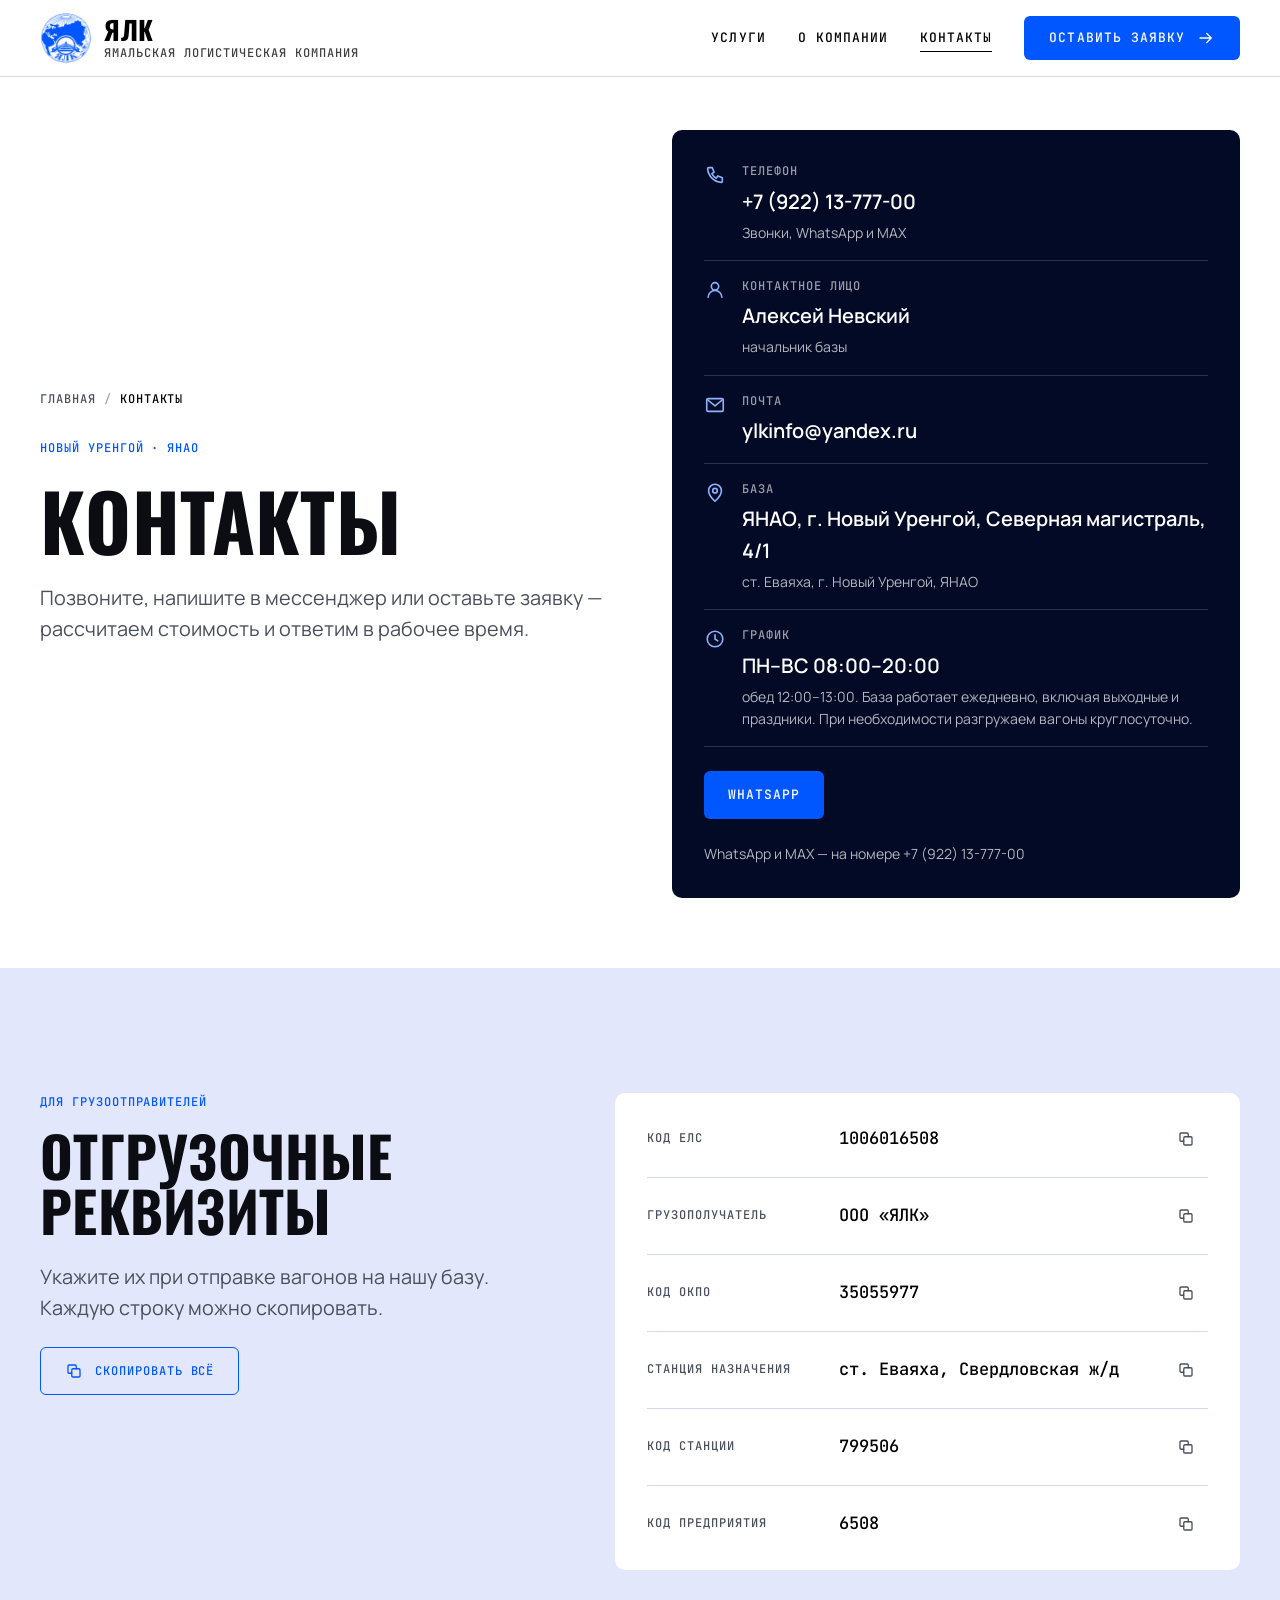
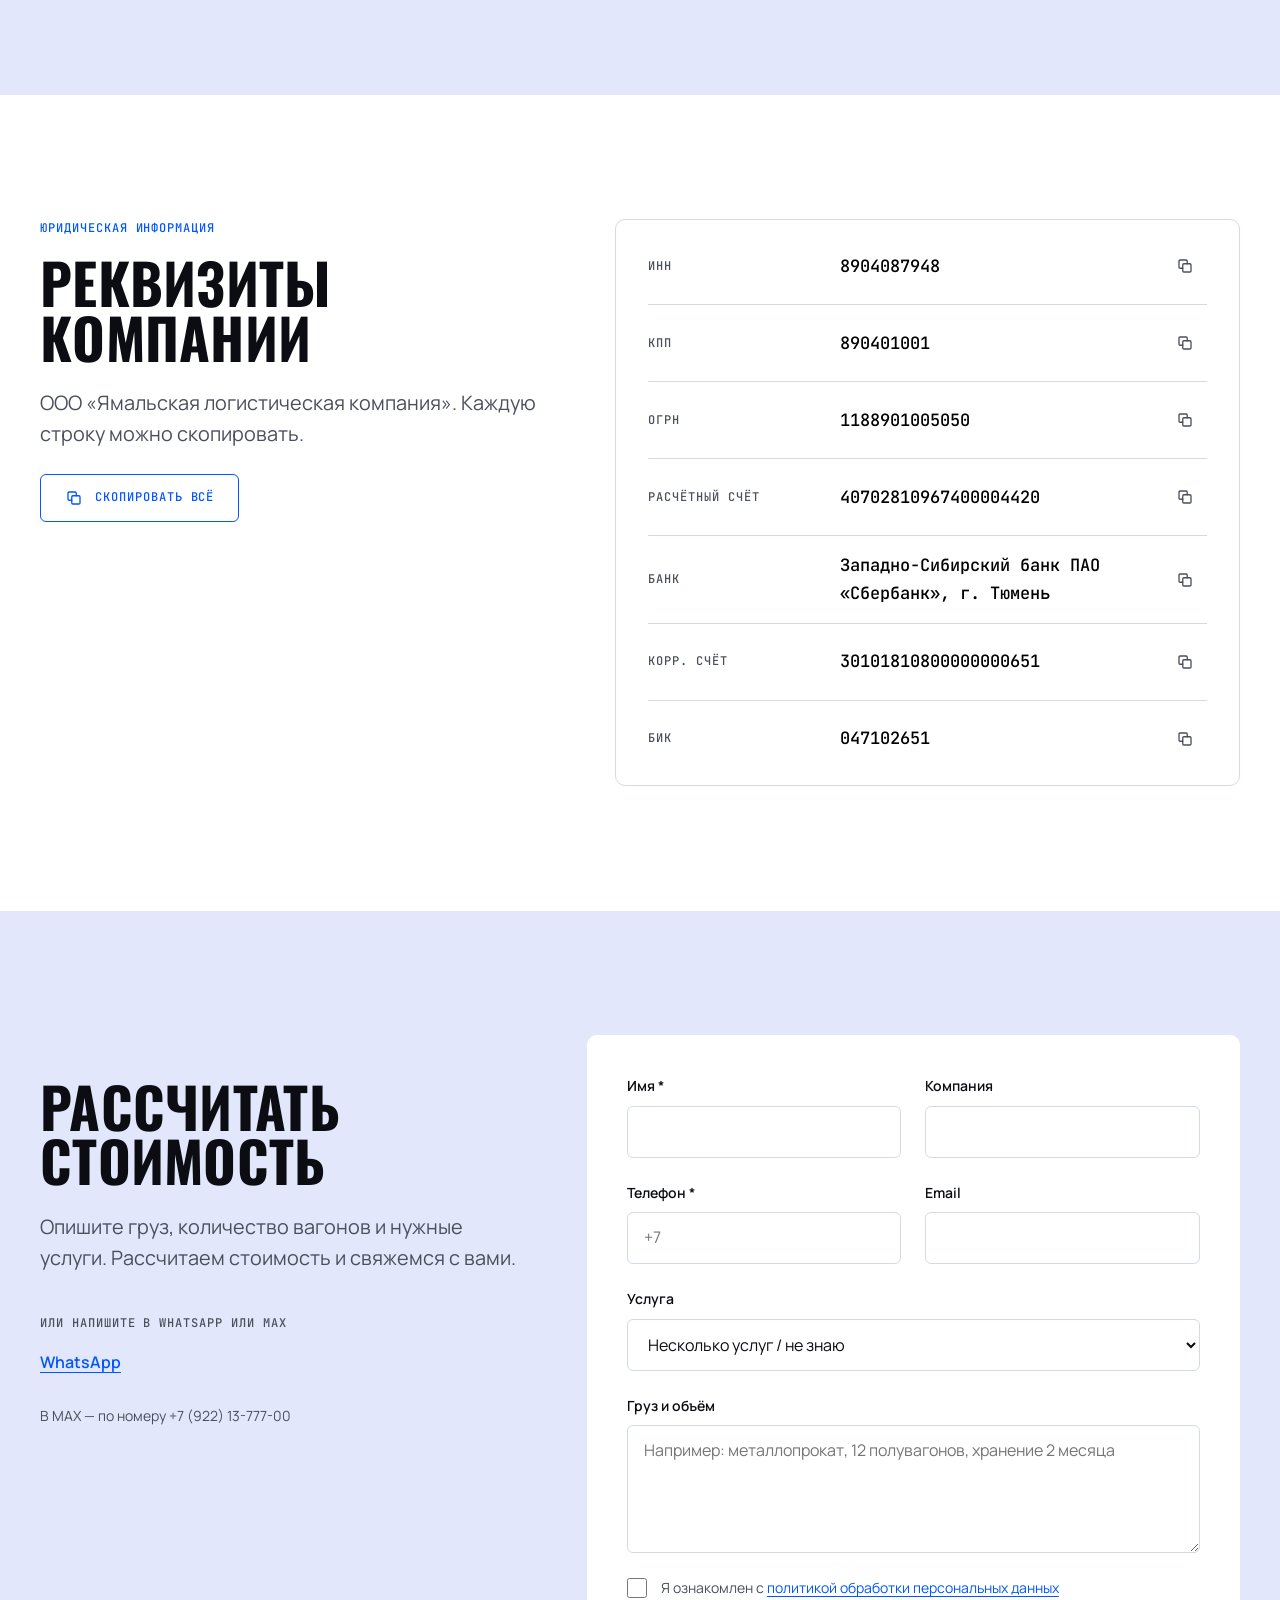
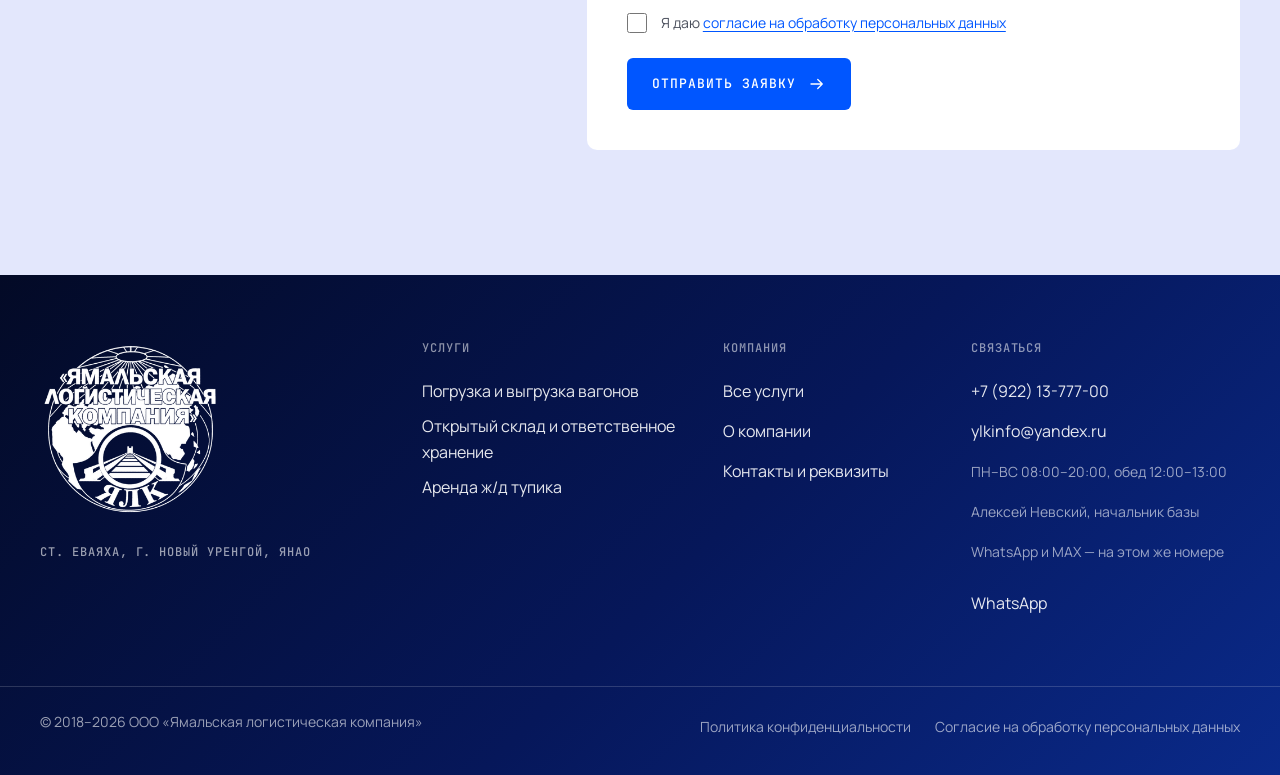
==== commit 155740ed: "Фото главного въезда, упоминания MAX Co-Authored-By: Claude Opus 5.5 <noreply@anthropic.com>" ====
--- a/kontakty/index.html
+++ b/kontakty/index.html
@@ -1,8 +1,8 @@
 <!DOCTYPE html><html lang="ru"><head><meta charset="utf-8"><meta name="robots" content="noindex, nofollow"><meta name="viewport" content="width=device-width, initial-scale=1, viewport-fit=cover"><title>Контакты ЯЛК — база на станции Еваяха, Новый Уренгой</title><meta name="description" content="Контакты ООО «Ямальская логистическая компания»: телефон, почта, база на станции Еваяха, график работы, отгрузочные и юридические реквизиты."><meta name="theme-color" content="#ffffff"><meta name="format-detection" content="telephone=no"><link rel="icon" href="../favicon.ico" sizes="48x48"><link rel="icon" href="../favicon-32.png" type="image/png" sizes="32x32"><link rel="apple-touch-icon" href="../apple-touch-icon.png"><link rel="manifest" href="../manifest.webmanifest"><meta property="og:type" content="website"><meta property="og:locale" content="ru_RU"><meta property="og:site_name" content="ЯЛК — Ямальская логистическая компания"><meta property="og:title" content="Контакты ЯЛК — база на станции Еваяха, Новый Уренгой"><meta property="og:description" content="Контакты ООО «Ямальская логистическая компания»: телефон, почта, база на станции Еваяха, график работы, отгрузочные и юридические реквизиты."><meta property="og:url" content="https://ylk-novyi-urengoi.ru/kontakty/"><meta property="og:image" content="https://ylk-novyi-urengoi.ru/og.jpg"><meta property="og:image:width" content="1200"><meta property="og:image:height" content="630"><meta name="twitter:card" content="summary_large_image"><script type="application/ld+json">{"@context":"https://schema.org","@type":"LocalBusiness","name":"ООО «Ямальская логистическая компания»","alternateName":"ЯЛК","url":"https://ylk-novyi-urengoi.ru/","logo":"https://ylk-novyi-urengoi.ru/icon-512.png","image":"https://ylk-novyi-urengoi.ru/og.jpg","description":"Погрузка и выгрузка ж/д вагонов, открытый склад и ответственное хранение грузов на станции Еваяха в Новом Уренгое.","areaServed":"Новый Уренгой, ЯНАО","foundingDate":"2018","taxID":"8904087948","identifier":"1188901005050","openingHours":"Mo-Su 08:00-20:00","address":{"@type":"PostalAddress","streetAddress":"Северная магистраль, 4/1","addressLocality":"Новый Уренгой","addressRegion":"ЯНАО","addressCountry":"RU"},"telephone":"+7 (922) 13-777-00","email":"ylkinfo@yandex.ru","makesOffer":[{"@type":"Offer","itemOffered":{"@type":"Service","name":"Погрузка и выгрузка вагонов"}},{"@type":"Offer","itemOffered":{"@type":"Service","name":"Открытый склад и ответственное хранение"}},{"@type":"Offer","itemOffered":{"@type":"Service","name":"Аренда ж/д тупика"}}]}</script><script>document.documentElement.classList.add('js');</script><link rel="stylesheet" href="../_astro/Base.C-Upp1hf.css"><style>.ph[data-astro-cid-75ysl5lo]{padding-top:calc(var(--header-h) + clamp(2rem, 1rem + 3vw, 4rem));padding-bottom:clamp(3rem,2rem + 3vw,5rem)}.ph__grid[data-astro-cid-75ysl5lo]{gap:var(--s-7);display:grid}@media (width>=960px){.ph__grid[data-astro-cid-75ysl5lo][data-has-image]{gap:var(--s-8);grid-template-columns:minmax(0,1fr) minmax(0,1fr);align-items:center}}.ph__text[data-astro-cid-75ysl5lo]{gap:var(--s-5);align-content:start;display:grid}.ph__crumbs[data-astro-cid-75ysl5lo] ol[data-astro-cid-75ysl5lo]{gap:var(--s-2);color:var(--c-muted);flex-wrap:wrap;display:flex}.ph__crumbs[data-astro-cid-75ysl5lo] li[data-astro-cid-75ysl5lo]+li[data-astro-cid-75ysl5lo]:before{content:"/";margin-right:var(--s-2);opacity:.5}.ph__crumbs[data-astro-cid-75ysl5lo] a[data-astro-cid-75ysl5lo]{align-items:center;min-height:32px;display:inline-flex}@media (hover:hover){.ph__crumbs[data-astro-cid-75ysl5lo] a[data-astro-cid-75ysl5lo]:hover{color:var(--c-blue)}}.ph__crumbs[data-astro-cid-75ysl5lo] [data-astro-cid-75ysl5lo][aria-current]{min-height:32px;color:var(--c-ink);align-items:center;display:inline-flex}.ph__eyebrow[data-astro-cid-75ysl5lo]{color:var(--c-blue)}.ph__title[data-astro-cid-75ysl5lo]{max-width:14ch}.ph__actions[data-astro-cid-75ysl5lo]:empty{display:none}.ph__actions[data-astro-cid-75ysl5lo]{gap:var(--s-3);margin-top:var(--s-2);flex-wrap:wrap;display:flex}.ph__media[data-astro-cid-75ysl5lo]{aspect-ratio:4/3;border-radius:var(--radius-lg);background:var(--c-lavender);position:relative;overflow:hidden}.ph__media[data-astro-cid-75ysl5lo] img{object-fit:cover;width:100%;height:100%}.ph__fact[data-astro-cid-75ysl5lo]{left:var(--s-4);bottom:var(--s-4);max-width:calc(100% - 2 * var(--s-4));padding:var(--s-3) var(--s-4);border-radius:var(--radius);background:var(--c-white);color:var(--c-blue);font-weight:600;position:absolute}@media (prefers-reduced-motion:no-preference){.ph__text[data-astro-cid-75ysl5lo]>[data-astro-cid-75ysl5lo],.ph__aside[data-astro-cid-75ysl5lo],.ph__media[data-astro-cid-75ysl5lo]{animation:ph-rise .9s var(--ease-out) both}.ph__text[data-astro-cid-75ysl5lo]>[data-astro-cid-75ysl5lo]:nth-child(2){animation-delay:80ms}.ph__text[data-astro-cid-75ysl5lo]>[data-astro-cid-75ysl5lo]:nth-child(3){animation-delay:.16s}.ph__text[data-astro-cid-75ysl5lo]>[data-astro-cid-75ysl5lo]:nth-child(4){animation-delay:.24s}.ph__text[data-astro-cid-75ysl5lo]>[data-astro-cid-75ysl5lo]:nth-child(5){animation-delay:.32s}.ph__aside[data-astro-cid-75ysl5lo]{animation-delay:.24s}.ph__media[data-astro-cid-75ysl5lo]{animation-name:ph-reveal;animation-duration:1.1s;animation-delay:.2s}}@keyframes ph-rise{0%{opacity:0;transform:translateY(24px)}}@keyframes ph-reveal{0%{clip-path:inset(100% 0 0 0 round var(--radius-lg))}to{clip-path:inset(0 0 0 0 round var(--radius-lg))}}
 .ship--lavender[data-astro-cid-k2ntihyf]{background:var(--c-lavender)}.ship--white[data-astro-cid-k2ntihyf] .ship__list[data-astro-cid-k2ntihyf]{border:1px solid var(--c-line)}.ship__grid[data-astro-cid-k2ntihyf]{gap:var(--s-6);display:grid}@media (width>=960px){.ship__grid[data-astro-cid-k2ntihyf]{gap:var(--s-8);grid-template-columns:minmax(0,.9fr) minmax(0,1.1fr);align-items:start}}.ship__eyebrow[data-astro-cid-k2ntihyf]{margin-bottom:var(--s-4);color:var(--c-blue)}.ship__lead[data-astro-cid-k2ntihyf]{margin-top:var(--s-5)}.ship__all[data-astro-cid-k2ntihyf]{align-items:center;gap:var(--s-3);min-height:48px;margin-top:var(--s-5);padding:0 var(--s-5);border:1.5px solid var(--c-blue);border-radius:var(--radius);color:var(--c-blue);cursor:pointer;transition:background-color var(--d-fast) var(--ease), color var(--d-fast) var(--ease);background:0 0;display:inline-flex}.ship__all[data-astro-cid-k2ntihyf].is-copied,.ship__all[data-astro-cid-k2ntihyf]:active{background:var(--c-blue);color:var(--c-white)}@media (hover:hover){.ship__all[data-astro-cid-k2ntihyf]:hover{background:var(--c-blue);color:var(--c-white)}}.ship__list[data-astro-cid-k2ntihyf]{background:var(--c-white);border-radius:var(--radius-lg);padding:var(--s-2) clamp(1rem, .5rem + 2vw, 2rem)}.ship__row[data-astro-cid-k2ntihyf]{gap:var(--s-1);padding-block:var(--s-4);border-bottom:1px solid var(--c-line);display:grid}.ship__row[data-astro-cid-k2ntihyf]:last-child{border-bottom:0}@media (width>=560px){.ship__row[data-astro-cid-k2ntihyf]{align-items:center;gap:var(--s-4);grid-template-columns:11rem 1fr}}.ship__row[data-astro-cid-k2ntihyf] dt[data-astro-cid-k2ntihyf]{color:var(--c-muted)}.ship__row[data-astro-cid-k2ntihyf] dd[data-astro-cid-k2ntihyf]{justify-content:space-between;align-items:center;gap:var(--s-3);display:flex}.ship__value[data-astro-cid-k2ntihyf]{font-family:var(--f-mono);color:var(--c-ink);font-size:1.0625rem;font-weight:500}.ship__copy[data-astro-cid-k2ntihyf]{border-radius:var(--radius);width:44px;height:44px;color:var(--c-muted);cursor:pointer;transition:color var(--d-fast) var(--ease), background-color var(--d-fast) var(--ease);background:0 0;border:0;flex:none;place-items:center;display:grid}@media (hover:hover){.ship__copy[data-astro-cid-k2ntihyf]:hover{color:var(--c-blue);background:var(--c-lavender)}}.ship__copy[data-astro-cid-k2ntihyf] .swap__on{color:var(--c-success)}
 .contact[data-astro-cid-ltd53nb3]{border-radius:var(--radius-lg);background:var(--c-midnight);color:var(--c-white);padding:clamp(1.25rem,1rem + 1.5vw,2rem)}.contact__list[data-astro-cid-ltd53nb3]{display:grid}.contact__list[data-astro-cid-ltd53nb3] li[data-astro-cid-ltd53nb3]{gap:var(--s-4);padding-block:var(--s-4);border-bottom:1px solid var(--c-line-dark);grid-template-columns:22px 1fr;display:grid}.contact__list[data-astro-cid-ltd53nb3] li[data-astro-cid-ltd53nb3]:first-child{padding-top:0}.contact__list[data-astro-cid-ltd53nb3] svg{color:var(--c-blue-soft);margin-top:2px}.contact__label[data-astro-cid-ltd53nb3]{color:#fff9}.contact__value[data-astro-cid-ltd53nb3]{margin-top:var(--s-1);font-size:1.25rem;font-weight:600;display:inline-block}.contact__note[data-astro-cid-ltd53nb3]{margin-top:var(--s-1);font-size:var(--t-small);color:#ffffffb3}.contact__msg[data-astro-cid-ltd53nb3]{gap:var(--s-3);margin-top:var(--s-5);flex-wrap:wrap;display:flex}.contact__btn[data-astro-cid-ltd53nb3]{min-height:48px;padding:0 var(--s-5);border-radius:var(--radius);background:var(--c-blue);font-family:var(--f-mono);letter-spacing:.08em;text-transform:uppercase;transition:background-color var(--d-fast) var(--ease);align-items:center;font-size:.8125rem;display:inline-flex}@media (hover:hover){.contact__btn[data-astro-cid-ltd53nb3]:hover{background:var(--c-blue-hover)}}.contact__social[data-astro-cid-ltd53nb3]{margin-top:var(--s-5);font-size:var(--t-small);color:#ffffffb3}
-.lead-form__grid[data-astro-cid-sevzbneq]{gap:var(--s-7);display:grid}@media (width>=960px){.lead-form__grid[data-astro-cid-sevzbneq]{gap:var(--s-8);grid-template-columns:minmax(0,.85fr) minmax(0,1.15fr);align-items:start}}.lead-form__intro[data-astro-cid-sevzbneq]{gap:var(--s-5);display:grid}.lead-form__eyebrow[data-astro-cid-sevzbneq]{color:var(--c-blue)}.lead-form__alt[data-astro-cid-sevzbneq]{gap:var(--s-2);margin-top:var(--s-4);color:var(--c-muted);display:grid}.lead-form__alt[data-astro-cid-sevzbneq] ul[data-astro-cid-sevzbneq]{gap:var(--s-5);display:flex}.lead-form__alt[data-astro-cid-sevzbneq] a[data-astro-cid-sevzbneq]{min-height:44px;color:var(--c-blue);text-underline-offset:4px;align-items:center;font-weight:600;text-decoration:underline;display:inline-flex}.form[data-astro-cid-sevzbneq]{gap:var(--s-5);background:var(--c-white);border-radius:var(--radius-lg);padding:clamp(1.25rem,1rem + 2vw,2.5rem);display:grid}.form__row[data-astro-cid-sevzbneq]{gap:var(--s-5);display:grid}@media (width>=640px){.form__row[data-astro-cid-sevzbneq]{grid-template-columns:1fr 1fr}}.field[data-astro-cid-sevzbneq]{gap:var(--s-2);display:grid}.field[data-astro-cid-sevzbneq] label[data-astro-cid-sevzbneq]{font-size:var(--t-small);font-weight:600}.field[data-astro-cid-sevzbneq] input[data-astro-cid-sevzbneq],.field[data-astro-cid-sevzbneq] select[data-astro-cid-sevzbneq],.field[data-astro-cid-sevzbneq] textarea[data-astro-cid-sevzbneq]{width:100%;min-height:52px;padding:var(--s-3) var(--s-4);border:1.5px solid var(--c-line);border-radius:var(--radius);background:var(--c-white);transition:border-color var(--d-fast) var(--ease);font-size:1rem}.field[data-astro-cid-sevzbneq] textarea[data-astro-cid-sevzbneq]{resize:vertical;min-height:120px}.field[data-astro-cid-sevzbneq] input[data-astro-cid-sevzbneq]:focus-visible,.field[data-astro-cid-sevzbneq] select[data-astro-cid-sevzbneq]:focus-visible,.field[data-astro-cid-sevzbneq] textarea[data-astro-cid-sevzbneq]:focus-visible{border-color:var(--c-blue);outline:none;box-shadow:0 0 0 3px #0056ff2e}.field[data-astro-cid-sevzbneq] [data-astro-cid-sevzbneq][aria-invalid=true]{border-color:var(--c-danger)}.field__err[data-astro-cid-sevzbneq]{font-size:var(--t-small);color:var(--c-danger)}.form__checks[data-astro-cid-sevzbneq]{gap:var(--s-3);display:grid}.check[data-astro-cid-sevzbneq]{gap:var(--s-3);font-size:var(--t-small);color:var(--c-muted);cursor:pointer;grid-template-columns:22px 1fr;align-items:start;display:grid}.check[data-astro-cid-sevzbneq] input[data-astro-cid-sevzbneq]{width:20px;height:20px;accent-color:var(--c-blue);margin:1px 0 0}.check[data-astro-cid-sevzbneq] a[data-astro-cid-sevzbneq]{color:var(--c-blue);text-underline-offset:3px;text-decoration:underline}.form__submit[data-astro-cid-sevzbneq]{align-items:center;gap:var(--s-4);flex-wrap:wrap;display:flex}.form__status[data-astro-cid-sevzbneq]{font-size:var(--t-small);color:var(--c-muted)}.form__status[data-astro-cid-sevzbneq][data-state=ok]{color:var(--c-success)}.form__status[data-astro-cid-sevzbneq][data-state=error]{color:var(--c-danger)}
-</style></head><body><a class="skip-link" href="#main">Перейти к содержанию</a><header class="header" data-header data-astro-cid-nen7h5rs><div class="container header__bar" data-astro-cid-nen7h5rs><a class="brand" href="../" aria-label="ООО «Ямальская логистическая компания» — на главную" data-astro-cid-nen7h5rs><span class="brand__mark" data-astro-cid-nen7h5rs><img src="../_astro/yalc-header-white-2000.Bx3GIMK3_1RJU2K.webp" alt loading="eager" data-astro-cid-nen7h5rs="true" decoding="async" width="112" height="112" class="brand__logo brand__logo--white"><img src="../_astro/yalc-header-blue-2000.CWZy5vtB_1dJcQ1.webp" alt loading="eager" data-astro-cid-nen7h5rs="true" decoding="async" width="112" height="112" class="brand__logo brand__logo--blue"></span><span class="brand__text" data-astro-cid-nen7h5rs><span class="brand__name" data-astro-cid-nen7h5rs>ЯЛК</span><span class="brand__sub" data-astro-cid-nen7h5rs>Ямальская логистическая компания</span></span></a><nav class="nav" aria-label="Основное меню" data-astro-cid-nen7h5rs><ul role="list" class="nav__list" data-astro-cid-nen7h5rs><li data-astro-cid-nen7h5rs><a href="../uslugi/" class="nav__link" data-astro-cid-nen7h5rs>Услуги</a></li><li data-astro-cid-nen7h5rs><a href="../o-kompanii/" class="nav__link" data-astro-cid-nen7h5rs>О компании</a></li><li data-astro-cid-nen7h5rs><a href="../kontakty/" class="nav__link" aria-current="page" data-astro-cid-nen7h5rs>Контакты</a></li></ul><a href="#zayavka" data-astro-cid-nen7h5rs="true" data-astro-cid-ekguhzzh="true" class="btn btn--primary nav__cta"><span data-astro-cid-ekguhzzh>Оставить заявку</span><svg class="btn__arrow" width="18" height="18" viewBox="0 0 24 24" fill="none" stroke="currentColor" stroke-width="1.75" stroke-linecap="round" stroke-linejoin="round" aria-hidden="true" focusable="false"><path d="M4 12h15M13 6l6 6-6 6"/></svg></a></nav><button class="burger swap" type="button" aria-expanded="false" aria-controls="mobile-menu" data-burger data-astro-cid-nen7h5rs><span class="sr-only" data-astro-cid-nen7h5rs>Открыть меню</span><svg class="swap__off" width="26" height="26" viewBox="0 0 24 24" fill="none" stroke="currentColor" stroke-width="1.75" stroke-linecap="round" stroke-linejoin="round" aria-hidden="true" focusable="false"><path d="M3 7h18M3 12h18M3 17h18"/></svg><svg class="swap__on" width="26" height="26" viewBox="0 0 24 24" fill="none" stroke="currentColor" stroke-width="1.75" stroke-linecap="round" stroke-linejoin="round" aria-hidden="true" focusable="false"><path d="M6 6l12 12M18 6L6 18"/></svg></button></div><div class="mobile" id="mobile-menu" hidden data-mobile data-astro-cid-nen7h5rs><div class="container mobile__inner" data-astro-cid-nen7h5rs><p class="mono mobile__label" data-astro-cid-nen7h5rs>Услуги</p><ul role="list" class="mobile__services" data-astro-cid-nen7h5rs><li data-astro-cid-nen7h5rs><a href="../uslugi/priem-i-razgruzka-vagonov/" data-astro-cid-nen7h5rs>Погрузка и выгрузка вагонов</a></li><li data-astro-cid-nen7h5rs><a href="../uslugi/obrabotka-i-hranenie-gruzov/" data-astro-cid-nen7h5rs>Открытый склад и ответственное хранение</a></li><li data-astro-cid-nen7h5rs><a href="../uslugi/arenda-zhd-tupika/" data-astro-cid-nen7h5rs>Аренда ж/д тупика</a></li></ul><ul role="list" class="mobile__nav" data-astro-cid-nen7h5rs><li data-astro-cid-nen7h5rs><a href="../uslugi/" data-astro-cid-nen7h5rs>Услуги</a></li><li data-astro-cid-nen7h5rs><a href="../o-kompanii/" data-astro-cid-nen7h5rs>О компании</a></li><li data-astro-cid-nen7h5rs><a href="../kontakty/" data-astro-cid-nen7h5rs>Контакты</a></li></ul><a href="#zayavka" data-close-menu="true" data-astro-cid-nen7h5rs="true" data-astro-cid-ekguhzzh="true" class="btn btn--primary mobile__cta"><span data-astro-cid-ekguhzzh>Оставить заявку</span><svg class="btn__arrow" width="18" height="18" viewBox="0 0 24 24" fill="none" stroke="currentColor" stroke-width="1.75" stroke-linecap="round" stroke-linejoin="round" aria-hidden="true" focusable="false"><path d="M4 12h15M13 6l6 6-6 6"/></svg></a></div></div></header><script type="module">var e=document.querySelector(`[data-header]`),t=e.querySelector(`[data-burger]`),n=e.querySelector(`[data-mobile]`),r=()=>e.classList.toggle(`is-scrolled`,window.scrollY>24);r(),window.addEventListener(`scroll`,r,{passive:!0});var i=r=>{t.setAttribute(`aria-expanded`,String(r)),t.toggleAttribute(`data-on`,r),t.querySelector(`.sr-only`).textContent=r?`Закрыть меню`:`Открыть меню`,n.hidden=!r,e.classList.toggle(`is-open`,r),document.documentElement.style.overflow=r?`hidden`:``,document.querySelectorAll(`main, footer, .skip-link`).forEach(e=>e.inert=r)};t.addEventListener(`click`,()=>i(t.getAttribute(`aria-expanded`)!==`true`)),n.addEventListener(`click`,e=>{e.target.closest(`a`)&&i(!1)}),document.addEventListener(`keydown`,n=>{n.key===`Escape`&&e.classList.contains(`is-open`)&&(i(!1),t.focus())}),window.matchMedia(`(min-width: 960px)`).addEventListener(`change`,e=>e.matches&&i(!1));</script><main id="main"><section class="ph" aria-labelledby="page-title" data-astro-cid-75ysl5lo><div class="container ph__grid" data-has-image data-astro-cid-75ysl5lo><div class="ph__text" data-astro-cid-75ysl5lo><nav aria-label="Навигационная цепочка" class="ph__crumbs mono" data-astro-cid-75ysl5lo><ol role="list" data-astro-cid-75ysl5lo><li data-astro-cid-75ysl5lo><a href="../" data-astro-cid-75ysl5lo>Главная</a></li><li data-astro-cid-75ysl5lo><span aria-current="page" data-astro-cid-75ysl5lo>Контакты</span></li></ol></nav><p class="mono ph__eyebrow" data-astro-cid-75ysl5lo>Новый Уренгой · ЯНАО</p><h1 id="page-title" class="display h1 ph__title" data-astro-cid-75ysl5lo>Контакты</h1><p class="lead ph__lead" data-astro-cid-75ysl5lo>Позвоните, напишите в мессенджер или оставьте заявку — рассчитаем стоимость и ответим в рабочее время.</p><div class="ph__actions" data-astro-cid-75ysl5lo></div></div><div class="ph__aside" data-astro-cid-75ysl5lo><div class="contact" data-astro-cid-ltd53nb3><ul role="list" class="contact__list" data-astro-cid-ltd53nb3><li data-astro-cid-ltd53nb3><svg width="22" height="22" viewBox="0 0 24 24" fill="none" stroke="currentColor" stroke-width="1.75" stroke-linecap="round" stroke-linejoin="round" aria-hidden="true" focusable="false"><path d="M5 4h4l2 5-2.5 1.5a11 11 0 0 0 5 5L15 13l5 2v4a1 1 0 0 1-1 1A16 16 0 0 1 4 5a1 1 0 0 1 1-1z"/></svg><div data-astro-cid-ltd53nb3><p class="mono contact__label" data-astro-cid-ltd53nb3>Телефон</p><a href="tel:+79221377700" class="contact__value" data-astro-cid-ltd53nb3>+7 (922) 13-777-00</a></div></li><li data-astro-cid-ltd53nb3><svg width="22" height="22" viewBox="0 0 24 24" fill="none" stroke="currentColor" stroke-width="1.75" stroke-linecap="round" stroke-linejoin="round" aria-hidden="true" focusable="false"><circle cx="12" cy="8" r="4"/><path d="M4.5 20a7.5 7.5 0 0 1 15 0"/></svg><div data-astro-cid-ltd53nb3><p class="mono contact__label" data-astro-cid-ltd53nb3>Контактное лицо</p><p class="contact__value" data-astro-cid-ltd53nb3>Алексей Невский</p><p class="contact__note" data-astro-cid-ltd53nb3>начальник базы</p></div></li><li data-astro-cid-ltd53nb3><svg width="22" height="22" viewBox="0 0 24 24" fill="none" stroke="currentColor" stroke-width="1.75" stroke-linecap="round" stroke-linejoin="round" aria-hidden="true" focusable="false"><rect x="3" y="5" width="18" height="14" rx="1.5"/><path d="M3.5 6l8.5 7 8.5-7"/></svg><div data-astro-cid-ltd53nb3><p class="mono contact__label" data-astro-cid-ltd53nb3>Почта</p><a href="mailto:ylkinfo@yandex.ru" class="contact__value" data-astro-cid-ltd53nb3>ylkinfo@yandex.ru</a></div></li><li data-astro-cid-ltd53nb3><svg width="22" height="22" viewBox="0 0 24 24" fill="none" stroke="currentColor" stroke-width="1.75" stroke-linecap="round" stroke-linejoin="round" aria-hidden="true" focusable="false"><path d="M12 21s7-6.2 7-11.5A7 7 0 0 0 5 9.5C5 14.8 12 21 12 21z"/><circle cx="12" cy="9.5" r="2.5"/></svg><div data-astro-cid-ltd53nb3><p class="mono contact__label" data-astro-cid-ltd53nb3>База</p><p class="contact__value" data-astro-cid-ltd53nb3>ЯНАО, г. Новый Уренгой, Северная магистраль, 4/1</p><p class="contact__note" data-astro-cid-ltd53nb3>ст. Еваяха, г. Новый Уренгой, ЯНАО</p></div></li><li data-astro-cid-ltd53nb3><svg width="22" height="22" viewBox="0 0 24 24" fill="none" stroke="currentColor" stroke-width="1.75" stroke-linecap="round" stroke-linejoin="round" aria-hidden="true" focusable="false"><circle cx="12" cy="12" r="8.5"/><path d="M12 7.5V12l3 2"/></svg><div data-astro-cid-ltd53nb3><p class="mono contact__label" data-astro-cid-ltd53nb3>График</p><p class="contact__value" data-astro-cid-ltd53nb3>ПН–ВС 08:00–20:00</p><p class="contact__note" data-astro-cid-ltd53nb3>обед 12:00–13:00. База работает ежедневно, включая выходные и праздники. При необходимости разгружаем вагоны круглосуточно.</p></div></li></ul><div class="contact__msg" data-astro-cid-ltd53nb3><a href="https://wa.me/79221377700" class="contact__btn" target="_blank" rel="noopener noreferrer" data-astro-cid-ltd53nb3>WhatsApp</a></div><p class="contact__social" data-astro-cid-ltd53nb3>WhatsApp и MAX — на номере +7 (922) 13-777-00</p></div></div></div></section><script type="application/ld+json">{"@context":"https://schema.org","@type":"BreadcrumbList","itemListElement":[{"@type":"ListItem","position":1,"name":"Главная","item":"https://ylk-novyi-urengoi.ru/"},{"@type":"ListItem","position":2,"name":"Контакты"}]}</script><section class="section ship ship--lavender" aria-labelledby="ship-title" data-ship data-astro-cid-k2ntihyf><div class="container ship__grid" data-astro-cid-k2ntihyf><div data-astro-cid-k2ntihyf><p class="mono ship__eyebrow" data-reveal data-astro-cid-k2ntihyf>Для грузоотправителей</p><h2 id="ship-title" class="display h2" data-reveal style="--i:1" data-astro-cid-k2ntihyf>Отгрузочные реквизиты</h2><p class="lead ship__lead" data-reveal style="--i:2" data-astro-cid-k2ntihyf>Укажите их при отправке вагонов на нашу базу. Каждую строку можно скопировать.</p><button type="button" class="ship__all mono" data-copy="Код ЕЛС: 1006016508
+.lead-form__grid[data-astro-cid-sevzbneq]{gap:var(--s-7);display:grid}@media (width>=960px){.lead-form__grid[data-astro-cid-sevzbneq]{gap:var(--s-8);grid-template-columns:minmax(0,.85fr) minmax(0,1.15fr);align-items:start}}.lead-form__intro[data-astro-cid-sevzbneq]{gap:var(--s-5);display:grid}.lead-form__eyebrow[data-astro-cid-sevzbneq]{color:var(--c-blue)}.lead-form__alt[data-astro-cid-sevzbneq]{gap:var(--s-2);margin-top:var(--s-4);color:var(--c-muted);display:grid}.lead-form__max[data-astro-cid-sevzbneq]{margin-top:var(--s-3);font-size:var(--t-small);color:var(--c-muted)}.lead-form__alt[data-astro-cid-sevzbneq] ul[data-astro-cid-sevzbneq]{gap:var(--s-5);display:flex}.lead-form__alt[data-astro-cid-sevzbneq] a[data-astro-cid-sevzbneq]{min-height:44px;color:var(--c-blue);text-underline-offset:4px;align-items:center;font-weight:600;text-decoration:underline;display:inline-flex}.form[data-astro-cid-sevzbneq]{gap:var(--s-5);background:var(--c-white);border-radius:var(--radius-lg);padding:clamp(1.25rem,1rem + 2vw,2.5rem);display:grid}.form__row[data-astro-cid-sevzbneq]{gap:var(--s-5);display:grid}@media (width>=640px){.form__row[data-astro-cid-sevzbneq]{grid-template-columns:1fr 1fr}}.field[data-astro-cid-sevzbneq]{gap:var(--s-2);display:grid}.field[data-astro-cid-sevzbneq] label[data-astro-cid-sevzbneq]{font-size:var(--t-small);font-weight:600}.field[data-astro-cid-sevzbneq] input[data-astro-cid-sevzbneq],.field[data-astro-cid-sevzbneq] select[data-astro-cid-sevzbneq],.field[data-astro-cid-sevzbneq] textarea[data-astro-cid-sevzbneq]{width:100%;min-height:52px;padding:var(--s-3) var(--s-4);border:1.5px solid var(--c-line);border-radius:var(--radius);background:var(--c-white);transition:border-color var(--d-fast) var(--ease);font-size:1rem}.field[data-astro-cid-sevzbneq] textarea[data-astro-cid-sevzbneq]{resize:vertical;min-height:120px}.field[data-astro-cid-sevzbneq] input[data-astro-cid-sevzbneq]:focus-visible,.field[data-astro-cid-sevzbneq] select[data-astro-cid-sevzbneq]:focus-visible,.field[data-astro-cid-sevzbneq] textarea[data-astro-cid-sevzbneq]:focus-visible{border-color:var(--c-blue);outline:none;box-shadow:0 0 0 3px #0056ff2e}.field[data-astro-cid-sevzbneq] [data-astro-cid-sevzbneq][aria-invalid=true]{border-color:var(--c-danger)}.field__err[data-astro-cid-sevzbneq]{font-size:var(--t-small);color:var(--c-danger)}.form__checks[data-astro-cid-sevzbneq]{gap:var(--s-3);display:grid}.check[data-astro-cid-sevzbneq]{gap:var(--s-3);font-size:var(--t-small);color:var(--c-muted);cursor:pointer;grid-template-columns:22px 1fr;align-items:start;display:grid}.check[data-astro-cid-sevzbneq] input[data-astro-cid-sevzbneq]{width:20px;height:20px;accent-color:var(--c-blue);margin:1px 0 0}.check[data-astro-cid-sevzbneq] a[data-astro-cid-sevzbneq]{color:var(--c-blue);text-underline-offset:3px;text-decoration:underline}.form__submit[data-astro-cid-sevzbneq]{align-items:center;gap:var(--s-4);flex-wrap:wrap;display:flex}.form__status[data-astro-cid-sevzbneq]{font-size:var(--t-small);color:var(--c-muted)}.form__status[data-astro-cid-sevzbneq][data-state=ok]{color:var(--c-success)}.form__status[data-astro-cid-sevzbneq][data-state=error]{color:var(--c-danger)}
+</style></head><body><a class="skip-link" href="#main">Перейти к содержанию</a><header class="header" data-header data-astro-cid-nen7h5rs><div class="container header__bar" data-astro-cid-nen7h5rs><a class="brand" href="../" aria-label="ООО «Ямальская логистическая компания» — на главную" data-astro-cid-nen7h5rs><span class="brand__mark" data-astro-cid-nen7h5rs><img src="../_astro/yalc-header-white-2000.Bx3GIMK3_1RJU2K.webp" alt loading="eager" data-astro-cid-nen7h5rs="true" decoding="async" width="112" height="112" class="brand__logo brand__logo--white"><img src="../_astro/yalc-header-blue-2000.CWZy5vtB_1dJcQ1.webp" alt loading="eager" data-astro-cid-nen7h5rs="true" decoding="async" width="112" height="112" class="brand__logo brand__logo--blue"></span><span class="brand__text" data-astro-cid-nen7h5rs><span class="brand__name" data-astro-cid-nen7h5rs>ЯЛК</span><span class="brand__sub" data-astro-cid-nen7h5rs>Ямальская логистическая компания</span></span></a><nav class="nav" aria-label="Основное меню" data-astro-cid-nen7h5rs><ul role="list" class="nav__list" data-astro-cid-nen7h5rs><li data-astro-cid-nen7h5rs><a href="../uslugi/" class="nav__link" data-astro-cid-nen7h5rs>Услуги</a></li><li data-astro-cid-nen7h5rs><a href="../o-kompanii/" class="nav__link" data-astro-cid-nen7h5rs>О компании</a></li><li data-astro-cid-nen7h5rs><a href="../kontakty/" class="nav__link" aria-current="page" data-astro-cid-nen7h5rs>Контакты</a></li></ul><a href="#zayavka" data-astro-cid-nen7h5rs="true" data-astro-cid-ekguhzzh="true" class="btn btn--primary nav__cta"><span data-astro-cid-ekguhzzh>Оставить заявку</span><svg class="btn__arrow" width="18" height="18" viewBox="0 0 24 24" fill="none" stroke="currentColor" stroke-width="1.75" stroke-linecap="round" stroke-linejoin="round" aria-hidden="true" focusable="false"><path d="M4 12h15M13 6l6 6-6 6"/></svg></a></nav><button class="burger swap" type="button" aria-expanded="false" aria-controls="mobile-menu" data-burger data-astro-cid-nen7h5rs><span class="sr-only" data-astro-cid-nen7h5rs>Открыть меню</span><svg class="swap__off" width="26" height="26" viewBox="0 0 24 24" fill="none" stroke="currentColor" stroke-width="1.75" stroke-linecap="round" stroke-linejoin="round" aria-hidden="true" focusable="false"><path d="M3 7h18M3 12h18M3 17h18"/></svg><svg class="swap__on" width="26" height="26" viewBox="0 0 24 24" fill="none" stroke="currentColor" stroke-width="1.75" stroke-linecap="round" stroke-linejoin="round" aria-hidden="true" focusable="false"><path d="M6 6l12 12M18 6L6 18"/></svg></button></div><div class="mobile" id="mobile-menu" hidden data-mobile data-astro-cid-nen7h5rs><div class="container mobile__inner" data-astro-cid-nen7h5rs><p class="mono mobile__label" data-astro-cid-nen7h5rs>Услуги</p><ul role="list" class="mobile__services" data-astro-cid-nen7h5rs><li data-astro-cid-nen7h5rs><a href="../uslugi/priem-i-razgruzka-vagonov/" data-astro-cid-nen7h5rs>Погрузка и выгрузка вагонов</a></li><li data-astro-cid-nen7h5rs><a href="../uslugi/obrabotka-i-hranenie-gruzov/" data-astro-cid-nen7h5rs>Открытый склад и ответственное хранение</a></li><li data-astro-cid-nen7h5rs><a href="../uslugi/arenda-zhd-tupika/" data-astro-cid-nen7h5rs>Аренда ж/д тупика</a></li></ul><ul role="list" class="mobile__nav" data-astro-cid-nen7h5rs><li data-astro-cid-nen7h5rs><a href="../uslugi/" data-astro-cid-nen7h5rs>Услуги</a></li><li data-astro-cid-nen7h5rs><a href="../o-kompanii/" data-astro-cid-nen7h5rs>О компании</a></li><li data-astro-cid-nen7h5rs><a href="../kontakty/" data-astro-cid-nen7h5rs>Контакты</a></li></ul><a href="#zayavka" data-close-menu="true" data-astro-cid-nen7h5rs="true" data-astro-cid-ekguhzzh="true" class="btn btn--primary mobile__cta"><span data-astro-cid-ekguhzzh>Оставить заявку</span><svg class="btn__arrow" width="18" height="18" viewBox="0 0 24 24" fill="none" stroke="currentColor" stroke-width="1.75" stroke-linecap="round" stroke-linejoin="round" aria-hidden="true" focusable="false"><path d="M4 12h15M13 6l6 6-6 6"/></svg></a></div></div></header><script type="module">var e=document.querySelector(`[data-header]`),t=e.querySelector(`[data-burger]`),n=e.querySelector(`[data-mobile]`),r=()=>e.classList.toggle(`is-scrolled`,window.scrollY>24);r(),window.addEventListener(`scroll`,r,{passive:!0});var i=r=>{t.setAttribute(`aria-expanded`,String(r)),t.toggleAttribute(`data-on`,r),t.querySelector(`.sr-only`).textContent=r?`Закрыть меню`:`Открыть меню`,n.hidden=!r,e.classList.toggle(`is-open`,r),document.documentElement.style.overflow=r?`hidden`:``,document.querySelectorAll(`main, footer, .skip-link`).forEach(e=>e.inert=r)};t.addEventListener(`click`,()=>i(t.getAttribute(`aria-expanded`)!==`true`)),n.addEventListener(`click`,e=>{e.target.closest(`a`)&&i(!1)}),document.addEventListener(`keydown`,n=>{n.key===`Escape`&&e.classList.contains(`is-open`)&&(i(!1),t.focus())}),window.matchMedia(`(min-width: 960px)`).addEventListener(`change`,e=>e.matches&&i(!1));</script><main id="main"><section class="ph" aria-labelledby="page-title" data-astro-cid-75ysl5lo><div class="container ph__grid" data-has-image data-astro-cid-75ysl5lo><div class="ph__text" data-astro-cid-75ysl5lo><nav aria-label="Навигационная цепочка" class="ph__crumbs mono" data-astro-cid-75ysl5lo><ol role="list" data-astro-cid-75ysl5lo><li data-astro-cid-75ysl5lo><a href="../" data-astro-cid-75ysl5lo>Главная</a></li><li data-astro-cid-75ysl5lo><span aria-current="page" data-astro-cid-75ysl5lo>Контакты</span></li></ol></nav><p class="mono ph__eyebrow" data-astro-cid-75ysl5lo>Новый Уренгой · ЯНАО</p><h1 id="page-title" class="display h1 ph__title" data-astro-cid-75ysl5lo>Контакты</h1><p class="lead ph__lead" data-astro-cid-75ysl5lo>Позвоните, напишите в мессенджер или оставьте заявку — рассчитаем стоимость и ответим в рабочее время.</p><div class="ph__actions" data-astro-cid-75ysl5lo></div></div><div class="ph__aside" data-astro-cid-75ysl5lo><div class="contact" data-astro-cid-ltd53nb3><ul role="list" class="contact__list" data-astro-cid-ltd53nb3><li data-astro-cid-ltd53nb3><svg width="22" height="22" viewBox="0 0 24 24" fill="none" stroke="currentColor" stroke-width="1.75" stroke-linecap="round" stroke-linejoin="round" aria-hidden="true" focusable="false"><path d="M5 4h4l2 5-2.5 1.5a11 11 0 0 0 5 5L15 13l5 2v4a1 1 0 0 1-1 1A16 16 0 0 1 4 5a1 1 0 0 1 1-1z"/></svg><div data-astro-cid-ltd53nb3><p class="mono contact__label" data-astro-cid-ltd53nb3>Телефон</p><a href="tel:+79221377700" class="contact__value" data-astro-cid-ltd53nb3>+7 (922) 13-777-00</a><p class="contact__note" data-astro-cid-ltd53nb3>Звонки, WhatsApp и MAX</p></div></li><li data-astro-cid-ltd53nb3><svg width="22" height="22" viewBox="0 0 24 24" fill="none" stroke="currentColor" stroke-width="1.75" stroke-linecap="round" stroke-linejoin="round" aria-hidden="true" focusable="false"><circle cx="12" cy="8" r="4"/><path d="M4.5 20a7.5 7.5 0 0 1 15 0"/></svg><div data-astro-cid-ltd53nb3><p class="mono contact__label" data-astro-cid-ltd53nb3>Контактное лицо</p><p class="contact__value" data-astro-cid-ltd53nb3>Алексей Невский</p><p class="contact__note" data-astro-cid-ltd53nb3>начальник базы</p></div></li><li data-astro-cid-ltd53nb3><svg width="22" height="22" viewBox="0 0 24 24" fill="none" stroke="currentColor" stroke-width="1.75" stroke-linecap="round" stroke-linejoin="round" aria-hidden="true" focusable="false"><rect x="3" y="5" width="18" height="14" rx="1.5"/><path d="M3.5 6l8.5 7 8.5-7"/></svg><div data-astro-cid-ltd53nb3><p class="mono contact__label" data-astro-cid-ltd53nb3>Почта</p><a href="mailto:ylkinfo@yandex.ru" class="contact__value" data-astro-cid-ltd53nb3>ylkinfo@yandex.ru</a></div></li><li data-astro-cid-ltd53nb3><svg width="22" height="22" viewBox="0 0 24 24" fill="none" stroke="currentColor" stroke-width="1.75" stroke-linecap="round" stroke-linejoin="round" aria-hidden="true" focusable="false"><path d="M12 21s7-6.2 7-11.5A7 7 0 0 0 5 9.5C5 14.8 12 21 12 21z"/><circle cx="12" cy="9.5" r="2.5"/></svg><div data-astro-cid-ltd53nb3><p class="mono contact__label" data-astro-cid-ltd53nb3>База</p><p class="contact__value" data-astro-cid-ltd53nb3>ЯНАО, г. Новый Уренгой, Северная магистраль, 4/1</p><p class="contact__note" data-astro-cid-ltd53nb3>ст. Еваяха, г. Новый Уренгой, ЯНАО</p></div></li><li data-astro-cid-ltd53nb3><svg width="22" height="22" viewBox="0 0 24 24" fill="none" stroke="currentColor" stroke-width="1.75" stroke-linecap="round" stroke-linejoin="round" aria-hidden="true" focusable="false"><circle cx="12" cy="12" r="8.5"/><path d="M12 7.5V12l3 2"/></svg><div data-astro-cid-ltd53nb3><p class="mono contact__label" data-astro-cid-ltd53nb3>График</p><p class="contact__value" data-astro-cid-ltd53nb3>ПН–ВС 08:00–20:00</p><p class="contact__note" data-astro-cid-ltd53nb3>обед 12:00–13:00. База работает ежедневно, включая выходные и праздники. При необходимости разгружаем вагоны круглосуточно.</p></div></li></ul><div class="contact__msg" data-astro-cid-ltd53nb3><a href="https://wa.me/79221377700" class="contact__btn" target="_blank" rel="noopener noreferrer" data-astro-cid-ltd53nb3>WhatsApp</a></div><p class="contact__social" data-astro-cid-ltd53nb3>WhatsApp и MAX — на номере +7 (922) 13-777-00</p></div></div></div></section><script type="application/ld+json">{"@context":"https://schema.org","@type":"BreadcrumbList","itemListElement":[{"@type":"ListItem","position":1,"name":"Главная","item":"https://ylk-novyi-urengoi.ru/"},{"@type":"ListItem","position":2,"name":"Контакты"}]}</script><section class="section ship ship--lavender" aria-labelledby="ship-title" data-ship data-astro-cid-k2ntihyf><div class="container ship__grid" data-astro-cid-k2ntihyf><div data-astro-cid-k2ntihyf><p class="mono ship__eyebrow" data-reveal data-astro-cid-k2ntihyf>Для грузоотправителей</p><h2 id="ship-title" class="display h2" data-reveal style="--i:1" data-astro-cid-k2ntihyf>Отгрузочные реквизиты</h2><p class="lead ship__lead" data-reveal style="--i:2" data-astro-cid-k2ntihyf>Укажите их при отправке вагонов на нашу базу. Каждую строку можно скопировать.</p><button type="button" class="ship__all mono" data-copy="Код ЕЛС: 1006016508
 Грузополучатель: ООО «ЯЛК»
 Код ОКПО: 35055977
 Станция назначения: ст. Еваяха, Свердловская ж/д
@@ -13,4 +13,4 @@
 Расчётный счёт: 40702810967400004420
 Банк: Западно-Сибирский банк ПАО «Сбербанк», г. Тюмень
 Корр. счёт: 30101810800000000651
-БИК: 047102651" data-reveal style="--i:3" data-astro-cid-k2ntihyf><svg width="18" height="18" viewBox="0 0 24 24" fill="none" stroke="currentColor" stroke-width="1.75" stroke-linecap="round" stroke-linejoin="round" aria-hidden="true" focusable="false"><rect x="9" y="9" width="11" height="11" rx="1.5"/><path d="M15 9V5.5A1.5 1.5 0 0 0 13.5 4h-8A1.5 1.5 0 0 0 4 5.5v8A1.5 1.5 0 0 0 5.5 15H9"/></svg><span data-label data-astro-cid-k2ntihyf>Скопировать всё</span></button></div><dl class="ship__list" data-reveal style="--i:1" data-astro-cid-k2ntihyf><div class="ship__row" data-astro-cid-k2ntihyf><dt class="mono" data-astro-cid-k2ntihyf>ИНН</dt><dd data-astro-cid-k2ntihyf><span class="ship__value" data-astro-cid-k2ntihyf>8904087948</span><button type="button" class="ship__copy swap" data-copy="8904087948" aria-label="Скопировать: ИНН" data-astro-cid-k2ntihyf><svg class="swap__off" width="18" height="18" viewBox="0 0 24 24" fill="none" stroke="currentColor" stroke-width="1.75" stroke-linecap="round" stroke-linejoin="round" aria-hidden="true" focusable="false"><rect x="9" y="9" width="11" height="11" rx="1.5"/><path d="M15 9V5.5A1.5 1.5 0 0 0 13.5 4h-8A1.5 1.5 0 0 0 4 5.5v8A1.5 1.5 0 0 0 5.5 15H9"/></svg><svg class="swap__on" width="18" height="18" viewBox="0 0 24 24" fill="none" stroke="currentColor" stroke-width="1.75" stroke-linecap="round" stroke-linejoin="round" aria-hidden="true" focusable="false"><path d="M5 12.5l4.5 4.5L19 7.5"/></svg></button></dd></div><div class="ship__row" data-astro-cid-k2ntihyf><dt class="mono" data-astro-cid-k2ntihyf>КПП</dt><dd data-astro-cid-k2ntihyf><span class="ship__value" data-astro-cid-k2ntihyf>890401001</span><button type="button" class="ship__copy swap" data-copy="890401001" aria-label="Скопировать: КПП" data-astro-cid-k2ntihyf><svg class="swap__off" width="18" height="18" viewBox="0 0 24 24" fill="none" stroke="currentColor" stroke-width="1.75" stroke-linecap="round" stroke-linejoin="round" aria-hidden="true" focusable="false"><rect x="9" y="9" width="11" height="11" rx="1.5"/><path d="M15 9V5.5A1.5 1.5 0 0 0 13.5 4h-8A1.5 1.5 0 0 0 4 5.5v8A1.5 1.5 0 0 0 5.5 15H9"/></svg><svg class="swap__on" width="18" height="18" viewBox="0 0 24 24" fill="none" stroke="currentColor" stroke-width="1.75" stroke-linecap="round" stroke-linejoin="round" aria-hidden="true" focusable="false"><path d="M5 12.5l4.5 4.5L19 7.5"/></svg></button></dd></div><div class="ship__row" data-astro-cid-k2ntihyf><dt class="mono" data-astro-cid-k2ntihyf>ОГРН</dt><dd data-astro-cid-k2ntihyf><span class="ship__value" data-astro-cid-k2ntihyf>1188901005050</span><button type="button" class="ship__copy swap" data-copy="1188901005050" aria-label="Скопировать: ОГРН" data-astro-cid-k2ntihyf><svg class="swap__off" width="18" height="18" viewBox="0 0 24 24" fill="none" stroke="currentColor" stroke-width="1.75" stroke-linecap="round" stroke-linejoin="round" aria-hidden="true" focusable="false"><rect x="9" y="9" width="11" height="11" rx="1.5"/><path d="M15 9V5.5A1.5 1.5 0 0 0 13.5 4h-8A1.5 1.5 0 0 0 4 5.5v8A1.5 1.5 0 0 0 5.5 15H9"/></svg><svg class="swap__on" width="18" height="18" viewBox="0 0 24 24" fill="none" stroke="currentColor" stroke-width="1.75" stroke-linecap="round" stroke-linejoin="round" aria-hidden="true" focusable="false"><path d="M5 12.5l4.5 4.5L19 7.5"/></svg></button></dd></div><div class="ship__row" data-astro-cid-k2ntihyf><dt class="mono" data-astro-cid-k2ntihyf>Расчётный счёт</dt><dd data-astro-cid-k2ntihyf><span class="ship__value" data-astro-cid-k2ntihyf>40702810967400004420</span><button type="button" class="ship__copy swap" data-copy="40702810967400004420" aria-label="Скопировать: Расчётный счёт" data-astro-cid-k2ntihyf><svg class="swap__off" width="18" height="18" viewBox="0 0 24 24" fill="none" stroke="currentColor" stroke-width="1.75" stroke-linecap="round" stroke-linejoin="round" aria-hidden="true" focusable="false"><rect x="9" y="9" width="11" height="11" rx="1.5"/><path d="M15 9V5.5A1.5 1.5 0 0 0 13.5 4h-8A1.5 1.5 0 0 0 4 5.5v8A1.5 1.5 0 0 0 5.5 15H9"/></svg><svg class="swap__on" width="18" height="18" viewBox="0 0 24 24" fill="none" stroke="currentColor" stroke-width="1.75" stroke-linecap="round" stroke-linejoin="round" aria-hidden="true" focusable="false"><path d="M5 12.5l4.5 4.5L19 7.5"/></svg></button></dd></div><div class="ship__row" data-astro-cid-k2ntihyf><dt class="mono" data-astro-cid-k2ntihyf>Банк</dt><dd data-astro-cid-k2ntihyf><span class="ship__value" data-astro-cid-k2ntihyf>Западно-Сибирский банк ПАО «Сбербанк», г. Тюмень</span><button type="button" class="ship__copy swap" data-copy="Западно-Сибирский банк ПАО «Сбербанк», г. Тюмень" aria-label="Скопировать: Банк" data-astro-cid-k2ntihyf><svg class="swap__off" width="18" height="18" viewBox="0 0 24 24" fill="none" stroke="currentColor" stroke-width="1.75" stroke-linecap="round" stroke-linejoin="round" aria-hidden="true" focusable="false"><rect x="9" y="9" width="11" height="11" rx="1.5"/><path d="M15 9V5.5A1.5 1.5 0 0 0 13.5 4h-8A1.5 1.5 0 0 0 4 5.5v8A1.5 1.5 0 0 0 5.5 15H9"/></svg><svg class="swap__on" width="18" height="18" viewBox="0 0 24 24" fill="none" stroke="currentColor" stroke-width="1.75" stroke-linecap="round" stroke-linejoin="round" aria-hidden="true" focusable="false"><path d="M5 12.5l4.5 4.5L19 7.5"/></svg></button></dd></div><div class="ship__row" data-astro-cid-k2ntihyf><dt class="mono" data-astro-cid-k2ntihyf>Корр. счёт</dt><dd data-astro-cid-k2ntihyf><span class="ship__value" data-astro-cid-k2ntihyf>30101810800000000651</span><button type="button" class="ship__copy swap" data-copy="30101810800000000651" aria-label="Скопировать: Корр. счёт" data-astro-cid-k2ntihyf><svg class="swap__off" width="18" height="18" viewBox="0 0 24 24" fill="none" stroke="currentColor" stroke-width="1.75" stroke-linecap="round" stroke-linejoin="round" aria-hidden="true" focusable="false"><rect x="9" y="9" width="11" height="11" rx="1.5"/><path d="M15 9V5.5A1.5 1.5 0 0 0 13.5 4h-8A1.5 1.5 0 0 0 4 5.5v8A1.5 1.5 0 0 0 5.5 15H9"/></svg><svg class="swap__on" width="18" height="18" viewBox="0 0 24 24" fill="none" stroke="currentColor" stroke-width="1.75" stroke-linecap="round" stroke-linejoin="round" aria-hidden="true" focusable="false"><path d="M5 12.5l4.5 4.5L19 7.5"/></svg></button></dd></div><div class="ship__row" data-astro-cid-k2ntihyf><dt class="mono" data-astro-cid-k2ntihyf>БИК</dt><dd data-astro-cid-k2ntihyf><span class="ship__value" data-astro-cid-k2ntihyf>047102651</span><button type="button" class="ship__copy swap" data-copy="047102651" aria-label="Скопировать: БИК" data-astro-cid-k2ntihyf><svg class="swap__off" width="18" height="18" viewBox="0 0 24 24" fill="none" stroke="currentColor" stroke-width="1.75" stroke-linecap="round" stroke-linejoin="round" aria-hidden="true" focusable="false"><rect x="9" y="9" width="11" height="11" rx="1.5"/><path d="M15 9V5.5A1.5 1.5 0 0 0 13.5 4h-8A1.5 1.5 0 0 0 4 5.5v8A1.5 1.5 0 0 0 5.5 15H9"/></svg><svg class="swap__on" width="18" height="18" viewBox="0 0 24 24" fill="none" stroke="currentColor" stroke-width="1.75" stroke-linecap="round" stroke-linejoin="round" aria-hidden="true" focusable="false"><path d="M5 12.5l4.5 4.5L19 7.5"/></svg></button></dd></div></dl></div><p class="sr-only" role="status" aria-live="polite" data-ship-status data-astro-cid-k2ntihyf></p></section><section class="section section--lavender lead-form" id="zayavka" aria-labelledby="form-title" data-astro-cid-sevzbneq><div class="container lead-form__grid" data-astro-cid-sevzbneq><div class="lead-form__intro" data-astro-cid-sevzbneq><p class="mono lead-form__eyebrow" data-reveal data-astro-cid-sevzbneq>Заявка</p><h2 id="form-title" class="display h2" data-reveal style="--i:1" data-astro-cid-sevzbneq>Рассчитать стоимость</h2><p class="lead" data-reveal style="--i:2" data-astro-cid-sevzbneq>Опишите груз, количество вагонов и нужные услуги. Рассчитаем стоимость и свяжемся с вами.</p><div class="lead-form__alt" data-reveal style="--i:3" data-astro-cid-sevzbneq><p class="mono" data-astro-cid-sevzbneq>Или напишите в мессенджер</p><ul role="list" data-astro-cid-sevzbneq><li data-astro-cid-sevzbneq><a href="https://wa.me/79221377700" target="_blank" rel="noopener noreferrer" data-astro-cid-sevzbneq>WhatsApp</a></li></ul></div></div><form class="form" novalidate data-form data-endpoint data-reveal style="--i:1" data-astro-cid-sevzbneq><div class="form__row" data-astro-cid-sevzbneq><div class="field" data-astro-cid-sevzbneq><label for="f-name" data-astro-cid-sevzbneq>Имя <span aria-hidden="true" data-astro-cid-sevzbneq>*</span></label><input id="f-name" name="name" type="text" autocomplete="name" required aria-describedby="f-name-err" data-astro-cid-sevzbneq><p class="field__err" id="f-name-err" hidden data-astro-cid-sevzbneq>Укажите имя.</p></div><div class="field" data-astro-cid-sevzbneq><label for="f-company" data-astro-cid-sevzbneq>Компания</label><input id="f-company" name="company" type="text" autocomplete="organization" data-astro-cid-sevzbneq></div></div><div class="form__row" data-astro-cid-sevzbneq><div class="field" data-astro-cid-sevzbneq><label for="f-phone" data-astro-cid-sevzbneq>Телефон <span aria-hidden="true" data-astro-cid-sevzbneq>*</span></label><input id="f-phone" name="phone" type="tel" inputmode="tel" autocomplete="tel" required placeholder="+7" aria-describedby="f-phone-err" data-astro-cid-sevzbneq><p class="field__err" id="f-phone-err" hidden data-astro-cid-sevzbneq>Укажите телефон в формате +7 и 10 цифр.</p></div><div class="field" data-astro-cid-sevzbneq><label for="f-email" data-astro-cid-sevzbneq>Email</label><input id="f-email" name="email" type="email" inputmode="email" autocomplete="email" aria-describedby="f-email-err" data-astro-cid-sevzbneq><p class="field__err" id="f-email-err" hidden data-astro-cid-sevzbneq>Проверьте адрес: в нём должны быть @ и домен.</p></div></div><div class="field" data-astro-cid-sevzbneq><label for="f-service" data-astro-cid-sevzbneq>Услуга</label><select id="f-service" name="service" data-astro-cid-sevzbneq><option value="" data-astro-cid-sevzbneq>Несколько услуг / не знаю</option><option value="Погрузка и выгрузка вагонов" data-astro-cid-sevzbneq>Погрузка и выгрузка вагонов</option><option value="Открытый склад и ответственное хранение" data-astro-cid-sevzbneq>Открытый склад и ответственное хранение</option><option value="Аренда ж/д тупика" data-astro-cid-sevzbneq>Аренда ж/д тупика</option></select></div><div class="field" data-astro-cid-sevzbneq><label for="f-msg" data-astro-cid-sevzbneq>Груз и объём</label><textarea id="f-msg" name="message" rows="4" placeholder="Например: металлопрокат, 12 полувагонов, хранение 2 месяца" data-astro-cid-sevzbneq></textarea></div><div class="form__checks" data-astro-cid-sevzbneq><label class="check" data-astro-cid-sevzbneq><input type="checkbox" name="policy" required aria-describedby="f-agree-err" data-astro-cid-sevzbneq><span data-astro-cid-sevzbneq>Я ознакомлен с <a href="../politika-konfidencialnosti/" data-astro-cid-sevzbneq>политикой обработки персональных данных</a></span></label><label class="check" data-astro-cid-sevzbneq><input type="checkbox" name="consent" required aria-describedby="f-agree-err" data-astro-cid-sevzbneq><span data-astro-cid-sevzbneq>Я даю <a href="../soglasie-na-obrabotku-pd/" data-astro-cid-sevzbneq>согласие на обработку персональных данных</a></span></label><p class="field__err" id="f-agree-err" hidden data-astro-cid-sevzbneq>Отметьте обе галочки, чтобы отправить заявку.</p></div><div class="form__submit" data-astro-cid-sevzbneq><button type="submit" data-astro-cid-sevzbneq="true" data-astro-cid-ekguhzzh="true" class="btn btn--primary"><span data-astro-cid-ekguhzzh>Отправить заявку</span><svg class="btn__arrow" width="18" height="18" viewBox="0 0 24 24" fill="none" stroke="currentColor" stroke-width="1.75" stroke-linecap="round" stroke-linejoin="round" aria-hidden="true" focusable="false"><path d="M4 12h15M13 6l6 6-6 6"/></svg></button><p class="form__status" role="status" aria-live="polite" data-status data-astro-cid-sevzbneq></p></div></form></div></section><script type="module">var e=/^\+?7\d{10}$|^8\d{10}$/,t=/^[^\s@]+@[^\s@]+\.[^\s@]{2,}$/;function n(n){let r=n.querySelector(`[data-status]`),i=n.querySelector(`button[type="submit"]`),a=(e,t,r)=>{e.setAttribute(`aria-invalid`,String(r)),n.querySelector(`#${t}`).hidden=!r},o=()=>{let r=n.elements.namedItem(`name`),i=n.elements.namedItem(`phone`),o=n.elements.namedItem(`email`),s=n.elements.namedItem(`policy`),c=n.elements.namedItem(`consent`),l=i.value.replace(/[^\d+]/g,``),u=[[r,`f-name-err`,r.value.trim().length<2],[i,`f-phone-err`,!e.test(l)],[o,`f-email-err`,o.value.trim()!==``&&!t.test(o.value.trim())],[s,`f-agree-err`,!s.checked||!c.checked]];u.forEach(([e,t,n])=>a(e,t,n));let d=u.find(([,,e])=>e);return d?.[0].focus(),!d};n.addEventListener(`input`,e=>{let t=e.target;if(t.getAttribute(`aria-invalid`)===`true`){t.setAttribute(`aria-invalid`,`false`);let e=t.getAttribute(`aria-describedby`);e&&(n.querySelector(`#${e}`).hidden=!0)}}),n.addEventListener(`submit`,async e=>{if(e.preventDefault(),r.textContent=``,r.removeAttribute(`data-state`),!o())return;let t=n.dataset.endpoint;if(!t){r.dataset.state=`error`,r.textContent=`Отправка заявок пока не подключена. Позвоните нам или напишите в мессенджер.`;return}i.disabled=!0,r.textContent=`Отправляем…`;try{let e=await fetch(t,{method:`POST`,body:new FormData(n),headers:{Accept:`application/json`}});if(!e.ok)throw Error(String(e.status));n.reset(),r.dataset.state=`ok`,r.textContent=`Заявка отправлена. Мы свяжемся с вами в рабочее время.`}catch{r.dataset.state=`error`,r.textContent=`Не удалось отправить заявку. Проверьте интернет и попробуйте ещё раз.`}finally{i.disabled=!1}})}document.querySelectorAll(`[data-form]`).forEach(n);</script></main><footer class="footer on-dark" data-astro-cid-jo6i4kqk><div class="container footer__grid" data-astro-cid-jo6i4kqk><div class="footer__brand" data-astro-cid-jo6i4kqk><img src="../_astro/yalc-footer-white-2000.Dki2anyq_ayEoa.webp" alt="ООО «Ямальская логистическая компания»" data-astro-cid-jo6i4kqk="true" loading="lazy" decoding="async" width="320" height="320" class="footer__logo"><p class="footer__station mono" data-astro-cid-jo6i4kqk>ст. Еваяха, г. Новый Уренгой, ЯНАО</p></div><nav class="footer__col" aria-label="Услуги" data-astro-cid-jo6i4kqk><p class="mono footer__title" data-astro-cid-jo6i4kqk>Услуги</p><ul role="list" data-astro-cid-jo6i4kqk><li data-astro-cid-jo6i4kqk><a href="../uslugi/priem-i-razgruzka-vagonov/" data-astro-cid-jo6i4kqk>Погрузка и выгрузка вагонов</a></li><li data-astro-cid-jo6i4kqk><a href="../uslugi/obrabotka-i-hranenie-gruzov/" data-astro-cid-jo6i4kqk>Открытый склад и ответственное хранение</a></li><li data-astro-cid-jo6i4kqk><a href="../uslugi/arenda-zhd-tupika/" data-astro-cid-jo6i4kqk>Аренда ж/д тупика</a></li></ul></nav><nav class="footer__col" aria-label="Компания" data-astro-cid-jo6i4kqk><p class="mono footer__title" data-astro-cid-jo6i4kqk>Компания</p><ul role="list" data-astro-cid-jo6i4kqk><li data-astro-cid-jo6i4kqk><a href="../uslugi/" data-astro-cid-jo6i4kqk>Все услуги</a></li><li data-astro-cid-jo6i4kqk><a href="../o-kompanii/" data-astro-cid-jo6i4kqk>О компании</a></li><li data-astro-cid-jo6i4kqk><a href="../kontakty/" data-astro-cid-jo6i4kqk>Контакты и реквизиты</a></li></ul></nav><div class="footer__col" data-astro-cid-jo6i4kqk><p class="mono footer__title" data-astro-cid-jo6i4kqk>Связаться</p><ul role="list" data-astro-cid-jo6i4kqk><li data-astro-cid-jo6i4kqk><a href="tel:+79221377700" data-astro-cid-jo6i4kqk>+7 (922) 13-777-00</a></li><li data-astro-cid-jo6i4kqk><a href="mailto:ylkinfo@yandex.ru" data-astro-cid-jo6i4kqk>ylkinfo@yandex.ru</a></li><li class="footer__muted" data-astro-cid-jo6i4kqk>ПН–ВС 08:00–20:00, обед 12:00–13:00</li><li class="footer__muted" data-astro-cid-jo6i4kqk>Алексей Невский, начальник базы</li></ul><ul role="list" class="footer__socials" data-astro-cid-jo6i4kqk><li data-astro-cid-jo6i4kqk><a href="https://wa.me/79221377700" target="_blank" rel="noopener noreferrer" data-astro-cid-jo6i4kqk>WhatsApp</a></li></ul></div></div><div class="container footer__bottom" data-astro-cid-jo6i4kqk><p data-astro-cid-jo6i4kqk>© 2018–2026 ООО «Ямальская логистическая компания»</p><ul role="list" class="footer__legal" data-astro-cid-jo6i4kqk><li data-astro-cid-jo6i4kqk><a href="../politika-konfidencialnosti/" data-astro-cid-jo6i4kqk>Политика конфиденциальности</a></li><li data-astro-cid-jo6i4kqk><a href="../soglasie-na-obrabotku-pd/" data-astro-cid-jo6i4kqk>Согласие на обработку персональных данных</a></li></ul></div></footer><script type="module">var e=document.querySelectorAll(`[data-reveal]`);if(`IntersectionObserver`in window){let t=new IntersectionObserver(e=>{for(let n of e)n.isIntersecting&&(n.target.classList.add(`is-in`),t.unobserve(n.target))},{rootMargin:`0px 0px -8% 0px`,threshold:.12});e.forEach(e=>t.observe(e))}else e.forEach(e=>e.classList.add(`is-in`));</script></body></html>+БИК: 047102651" data-reveal style="--i:3" data-astro-cid-k2ntihyf><svg width="18" height="18" viewBox="0 0 24 24" fill="none" stroke="currentColor" stroke-width="1.75" stroke-linecap="round" stroke-linejoin="round" aria-hidden="true" focusable="false"><rect x="9" y="9" width="11" height="11" rx="1.5"/><path d="M15 9V5.5A1.5 1.5 0 0 0 13.5 4h-8A1.5 1.5 0 0 0 4 5.5v8A1.5 1.5 0 0 0 5.5 15H9"/></svg><span data-label data-astro-cid-k2ntihyf>Скопировать всё</span></button></div><dl class="ship__list" data-reveal style="--i:1" data-astro-cid-k2ntihyf><div class="ship__row" data-astro-cid-k2ntihyf><dt class="mono" data-astro-cid-k2ntihyf>ИНН</dt><dd data-astro-cid-k2ntihyf><span class="ship__value" data-astro-cid-k2ntihyf>8904087948</span><button type="button" class="ship__copy swap" data-copy="8904087948" aria-label="Скопировать: ИНН" data-astro-cid-k2ntihyf><svg class="swap__off" width="18" height="18" viewBox="0 0 24 24" fill="none" stroke="currentColor" stroke-width="1.75" stroke-linecap="round" stroke-linejoin="round" aria-hidden="true" focusable="false"><rect x="9" y="9" width="11" height="11" rx="1.5"/><path d="M15 9V5.5A1.5 1.5 0 0 0 13.5 4h-8A1.5 1.5 0 0 0 4 5.5v8A1.5 1.5 0 0 0 5.5 15H9"/></svg><svg class="swap__on" width="18" height="18" viewBox="0 0 24 24" fill="none" stroke="currentColor" stroke-width="1.75" stroke-linecap="round" stroke-linejoin="round" aria-hidden="true" focusable="false"><path d="M5 12.5l4.5 4.5L19 7.5"/></svg></button></dd></div><div class="ship__row" data-astro-cid-k2ntihyf><dt class="mono" data-astro-cid-k2ntihyf>КПП</dt><dd data-astro-cid-k2ntihyf><span class="ship__value" data-astro-cid-k2ntihyf>890401001</span><button type="button" class="ship__copy swap" data-copy="890401001" aria-label="Скопировать: КПП" data-astro-cid-k2ntihyf><svg class="swap__off" width="18" height="18" viewBox="0 0 24 24" fill="none" stroke="currentColor" stroke-width="1.75" stroke-linecap="round" stroke-linejoin="round" aria-hidden="true" focusable="false"><rect x="9" y="9" width="11" height="11" rx="1.5"/><path d="M15 9V5.5A1.5 1.5 0 0 0 13.5 4h-8A1.5 1.5 0 0 0 4 5.5v8A1.5 1.5 0 0 0 5.5 15H9"/></svg><svg class="swap__on" width="18" height="18" viewBox="0 0 24 24" fill="none" stroke="currentColor" stroke-width="1.75" stroke-linecap="round" stroke-linejoin="round" aria-hidden="true" focusable="false"><path d="M5 12.5l4.5 4.5L19 7.5"/></svg></button></dd></div><div class="ship__row" data-astro-cid-k2ntihyf><dt class="mono" data-astro-cid-k2ntihyf>ОГРН</dt><dd data-astro-cid-k2ntihyf><span class="ship__value" data-astro-cid-k2ntihyf>1188901005050</span><button type="button" class="ship__copy swap" data-copy="1188901005050" aria-label="Скопировать: ОГРН" data-astro-cid-k2ntihyf><svg class="swap__off" width="18" height="18" viewBox="0 0 24 24" fill="none" stroke="currentColor" stroke-width="1.75" stroke-linecap="round" stroke-linejoin="round" aria-hidden="true" focusable="false"><rect x="9" y="9" width="11" height="11" rx="1.5"/><path d="M15 9V5.5A1.5 1.5 0 0 0 13.5 4h-8A1.5 1.5 0 0 0 4 5.5v8A1.5 1.5 0 0 0 5.5 15H9"/></svg><svg class="swap__on" width="18" height="18" viewBox="0 0 24 24" fill="none" stroke="currentColor" stroke-width="1.75" stroke-linecap="round" stroke-linejoin="round" aria-hidden="true" focusable="false"><path d="M5 12.5l4.5 4.5L19 7.5"/></svg></button></dd></div><div class="ship__row" data-astro-cid-k2ntihyf><dt class="mono" data-astro-cid-k2ntihyf>Расчётный счёт</dt><dd data-astro-cid-k2ntihyf><span class="ship__value" data-astro-cid-k2ntihyf>40702810967400004420</span><button type="button" class="ship__copy swap" data-copy="40702810967400004420" aria-label="Скопировать: Расчётный счёт" data-astro-cid-k2ntihyf><svg class="swap__off" width="18" height="18" viewBox="0 0 24 24" fill="none" stroke="currentColor" stroke-width="1.75" stroke-linecap="round" stroke-linejoin="round" aria-hidden="true" focusable="false"><rect x="9" y="9" width="11" height="11" rx="1.5"/><path d="M15 9V5.5A1.5 1.5 0 0 0 13.5 4h-8A1.5 1.5 0 0 0 4 5.5v8A1.5 1.5 0 0 0 5.5 15H9"/></svg><svg class="swap__on" width="18" height="18" viewBox="0 0 24 24" fill="none" stroke="currentColor" stroke-width="1.75" stroke-linecap="round" stroke-linejoin="round" aria-hidden="true" focusable="false"><path d="M5 12.5l4.5 4.5L19 7.5"/></svg></button></dd></div><div class="ship__row" data-astro-cid-k2ntihyf><dt class="mono" data-astro-cid-k2ntihyf>Банк</dt><dd data-astro-cid-k2ntihyf><span class="ship__value" data-astro-cid-k2ntihyf>Западно-Сибирский банк ПАО «Сбербанк», г. Тюмень</span><button type="button" class="ship__copy swap" data-copy="Западно-Сибирский банк ПАО «Сбербанк», г. Тюмень" aria-label="Скопировать: Банк" data-astro-cid-k2ntihyf><svg class="swap__off" width="18" height="18" viewBox="0 0 24 24" fill="none" stroke="currentColor" stroke-width="1.75" stroke-linecap="round" stroke-linejoin="round" aria-hidden="true" focusable="false"><rect x="9" y="9" width="11" height="11" rx="1.5"/><path d="M15 9V5.5A1.5 1.5 0 0 0 13.5 4h-8A1.5 1.5 0 0 0 4 5.5v8A1.5 1.5 0 0 0 5.5 15H9"/></svg><svg class="swap__on" width="18" height="18" viewBox="0 0 24 24" fill="none" stroke="currentColor" stroke-width="1.75" stroke-linecap="round" stroke-linejoin="round" aria-hidden="true" focusable="false"><path d="M5 12.5l4.5 4.5L19 7.5"/></svg></button></dd></div><div class="ship__row" data-astro-cid-k2ntihyf><dt class="mono" data-astro-cid-k2ntihyf>Корр. счёт</dt><dd data-astro-cid-k2ntihyf><span class="ship__value" data-astro-cid-k2ntihyf>30101810800000000651</span><button type="button" class="ship__copy swap" data-copy="30101810800000000651" aria-label="Скопировать: Корр. счёт" data-astro-cid-k2ntihyf><svg class="swap__off" width="18" height="18" viewBox="0 0 24 24" fill="none" stroke="currentColor" stroke-width="1.75" stroke-linecap="round" stroke-linejoin="round" aria-hidden="true" focusable="false"><rect x="9" y="9" width="11" height="11" rx="1.5"/><path d="M15 9V5.5A1.5 1.5 0 0 0 13.5 4h-8A1.5 1.5 0 0 0 4 5.5v8A1.5 1.5 0 0 0 5.5 15H9"/></svg><svg class="swap__on" width="18" height="18" viewBox="0 0 24 24" fill="none" stroke="currentColor" stroke-width="1.75" stroke-linecap="round" stroke-linejoin="round" aria-hidden="true" focusable="false"><path d="M5 12.5l4.5 4.5L19 7.5"/></svg></button></dd></div><div class="ship__row" data-astro-cid-k2ntihyf><dt class="mono" data-astro-cid-k2ntihyf>БИК</dt><dd data-astro-cid-k2ntihyf><span class="ship__value" data-astro-cid-k2ntihyf>047102651</span><button type="button" class="ship__copy swap" data-copy="047102651" aria-label="Скопировать: БИК" data-astro-cid-k2ntihyf><svg class="swap__off" width="18" height="18" viewBox="0 0 24 24" fill="none" stroke="currentColor" stroke-width="1.75" stroke-linecap="round" stroke-linejoin="round" aria-hidden="true" focusable="false"><rect x="9" y="9" width="11" height="11" rx="1.5"/><path d="M15 9V5.5A1.5 1.5 0 0 0 13.5 4h-8A1.5 1.5 0 0 0 4 5.5v8A1.5 1.5 0 0 0 5.5 15H9"/></svg><svg class="swap__on" width="18" height="18" viewBox="0 0 24 24" fill="none" stroke="currentColor" stroke-width="1.75" stroke-linecap="round" stroke-linejoin="round" aria-hidden="true" focusable="false"><path d="M5 12.5l4.5 4.5L19 7.5"/></svg></button></dd></div></dl></div><p class="sr-only" role="status" aria-live="polite" data-ship-status data-astro-cid-k2ntihyf></p></section><section class="section section--lavender lead-form" id="zayavka" aria-labelledby="form-title" data-astro-cid-sevzbneq><div class="container lead-form__grid" data-astro-cid-sevzbneq><div class="lead-form__intro" data-astro-cid-sevzbneq><p class="mono lead-form__eyebrow" data-reveal data-astro-cid-sevzbneq>Заявка</p><h2 id="form-title" class="display h2" data-reveal style="--i:1" data-astro-cid-sevzbneq>Рассчитать стоимость</h2><p class="lead" data-reveal style="--i:2" data-astro-cid-sevzbneq>Опишите груз, количество вагонов и нужные услуги. Рассчитаем стоимость и свяжемся с вами.</p><div class="lead-form__alt" data-reveal style="--i:3" data-astro-cid-sevzbneq><p class="mono" data-astro-cid-sevzbneq>Или напишите в WhatsApp или MAX</p><ul role="list" data-astro-cid-sevzbneq><li data-astro-cid-sevzbneq><a href="https://wa.me/79221377700" target="_blank" rel="noopener noreferrer" data-astro-cid-sevzbneq>WhatsApp</a></li></ul><p class="lead-form__max" data-astro-cid-sevzbneq>В MAX — по номеру +7 (922) 13-777-00</p></div></div><form class="form" novalidate data-form data-endpoint data-reveal style="--i:1" data-astro-cid-sevzbneq><div class="form__row" data-astro-cid-sevzbneq><div class="field" data-astro-cid-sevzbneq><label for="f-name" data-astro-cid-sevzbneq>Имя <span aria-hidden="true" data-astro-cid-sevzbneq>*</span></label><input id="f-name" name="name" type="text" autocomplete="name" required aria-describedby="f-name-err" data-astro-cid-sevzbneq><p class="field__err" id="f-name-err" hidden data-astro-cid-sevzbneq>Укажите имя.</p></div><div class="field" data-astro-cid-sevzbneq><label for="f-company" data-astro-cid-sevzbneq>Компания</label><input id="f-company" name="company" type="text" autocomplete="organization" data-astro-cid-sevzbneq></div></div><div class="form__row" data-astro-cid-sevzbneq><div class="field" data-astro-cid-sevzbneq><label for="f-phone" data-astro-cid-sevzbneq>Телефон <span aria-hidden="true" data-astro-cid-sevzbneq>*</span></label><input id="f-phone" name="phone" type="tel" inputmode="tel" autocomplete="tel" required placeholder="+7" aria-describedby="f-phone-err" data-astro-cid-sevzbneq><p class="field__err" id="f-phone-err" hidden data-astro-cid-sevzbneq>Укажите телефон в формате +7 и 10 цифр.</p></div><div class="field" data-astro-cid-sevzbneq><label for="f-email" data-astro-cid-sevzbneq>Email</label><input id="f-email" name="email" type="email" inputmode="email" autocomplete="email" aria-describedby="f-email-err" data-astro-cid-sevzbneq><p class="field__err" id="f-email-err" hidden data-astro-cid-sevzbneq>Проверьте адрес: в нём должны быть @ и домен.</p></div></div><div class="field" data-astro-cid-sevzbneq><label for="f-service" data-astro-cid-sevzbneq>Услуга</label><select id="f-service" name="service" data-astro-cid-sevzbneq><option value="" data-astro-cid-sevzbneq>Несколько услуг / не знаю</option><option value="Погрузка и выгрузка вагонов" data-astro-cid-sevzbneq>Погрузка и выгрузка вагонов</option><option value="Открытый склад и ответственное хранение" data-astro-cid-sevzbneq>Открытый склад и ответственное хранение</option><option value="Аренда ж/д тупика" data-astro-cid-sevzbneq>Аренда ж/д тупика</option></select></div><div class="field" data-astro-cid-sevzbneq><label for="f-msg" data-astro-cid-sevzbneq>Груз и объём</label><textarea id="f-msg" name="message" rows="4" placeholder="Например: металлопрокат, 12 полувагонов, хранение 2 месяца" data-astro-cid-sevzbneq></textarea></div><div class="form__checks" data-astro-cid-sevzbneq><label class="check" data-astro-cid-sevzbneq><input type="checkbox" name="policy" required aria-describedby="f-agree-err" data-astro-cid-sevzbneq><span data-astro-cid-sevzbneq>Я ознакомлен с <a href="../politika-konfidencialnosti/" data-astro-cid-sevzbneq>политикой обработки персональных данных</a></span></label><label class="check" data-astro-cid-sevzbneq><input type="checkbox" name="consent" required aria-describedby="f-agree-err" data-astro-cid-sevzbneq><span data-astro-cid-sevzbneq>Я даю <a href="../soglasie-na-obrabotku-pd/" data-astro-cid-sevzbneq>согласие на обработку персональных данных</a></span></label><p class="field__err" id="f-agree-err" hidden data-astro-cid-sevzbneq>Отметьте обе галочки, чтобы отправить заявку.</p></div><div class="form__submit" data-astro-cid-sevzbneq><button type="submit" data-astro-cid-sevzbneq="true" data-astro-cid-ekguhzzh="true" class="btn btn--primary"><span data-astro-cid-ekguhzzh>Отправить заявку</span><svg class="btn__arrow" width="18" height="18" viewBox="0 0 24 24" fill="none" stroke="currentColor" stroke-width="1.75" stroke-linecap="round" stroke-linejoin="round" aria-hidden="true" focusable="false"><path d="M4 12h15M13 6l6 6-6 6"/></svg></button><p class="form__status" role="status" aria-live="polite" data-status data-astro-cid-sevzbneq></p></div></form></div></section><script type="module">var e=/^\+?7\d{10}$|^8\d{10}$/,t=/^[^\s@]+@[^\s@]+\.[^\s@]{2,}$/;function n(n){let r=n.querySelector(`[data-status]`),i=n.querySelector(`button[type="submit"]`),a=(e,t,r)=>{e.setAttribute(`aria-invalid`,String(r)),n.querySelector(`#${t}`).hidden=!r},o=()=>{let r=n.elements.namedItem(`name`),i=n.elements.namedItem(`phone`),o=n.elements.namedItem(`email`),s=n.elements.namedItem(`policy`),c=n.elements.namedItem(`consent`),l=i.value.replace(/[^\d+]/g,``),u=[[r,`f-name-err`,r.value.trim().length<2],[i,`f-phone-err`,!e.test(l)],[o,`f-email-err`,o.value.trim()!==``&&!t.test(o.value.trim())],[s,`f-agree-err`,!s.checked||!c.checked]];u.forEach(([e,t,n])=>a(e,t,n));let d=u.find(([,,e])=>e);return d?.[0].focus(),!d};n.addEventListener(`input`,e=>{let t=e.target;if(t.getAttribute(`aria-invalid`)===`true`){t.setAttribute(`aria-invalid`,`false`);let e=t.getAttribute(`aria-describedby`);e&&(n.querySelector(`#${e}`).hidden=!0)}}),n.addEventListener(`submit`,async e=>{if(e.preventDefault(),r.textContent=``,r.removeAttribute(`data-state`),!o())return;let t=n.dataset.endpoint;if(!t){r.dataset.state=`error`,r.textContent=`Отправка заявок пока не подключена. Позвоните нам или напишите в мессенджер.`;return}i.disabled=!0,r.textContent=`Отправляем…`;try{let e=await fetch(t,{method:`POST`,body:new FormData(n),headers:{Accept:`application/json`}});if(!e.ok)throw Error(String(e.status));n.reset(),r.dataset.state=`ok`,r.textContent=`Заявка отправлена. Мы свяжемся с вами в рабочее время.`}catch{r.dataset.state=`error`,r.textContent=`Не удалось отправить заявку. Проверьте интернет и попробуйте ещё раз.`}finally{i.disabled=!1}})}document.querySelectorAll(`[data-form]`).forEach(n);</script></main><footer class="footer on-dark" data-astro-cid-jo6i4kqk><div class="container footer__grid" data-astro-cid-jo6i4kqk><div class="footer__brand" data-astro-cid-jo6i4kqk><img src="../_astro/yalc-footer-white-2000.Dki2anyq_ayEoa.webp" alt="ООО «Ямальская логистическая компания»" data-astro-cid-jo6i4kqk="true" loading="lazy" decoding="async" width="320" height="320" class="footer__logo"><p class="footer__station mono" data-astro-cid-jo6i4kqk>ст. Еваяха, г. Новый Уренгой, ЯНАО</p></div><nav class="footer__col" aria-label="Услуги" data-astro-cid-jo6i4kqk><p class="mono footer__title" data-astro-cid-jo6i4kqk>Услуги</p><ul role="list" data-astro-cid-jo6i4kqk><li data-astro-cid-jo6i4kqk><a href="../uslugi/priem-i-razgruzka-vagonov/" data-astro-cid-jo6i4kqk>Погрузка и выгрузка вагонов</a></li><li data-astro-cid-jo6i4kqk><a href="../uslugi/obrabotka-i-hranenie-gruzov/" data-astro-cid-jo6i4kqk>Открытый склад и ответственное хранение</a></li><li data-astro-cid-jo6i4kqk><a href="../uslugi/arenda-zhd-tupika/" data-astro-cid-jo6i4kqk>Аренда ж/д тупика</a></li></ul></nav><nav class="footer__col" aria-label="Компания" data-astro-cid-jo6i4kqk><p class="mono footer__title" data-astro-cid-jo6i4kqk>Компания</p><ul role="list" data-astro-cid-jo6i4kqk><li data-astro-cid-jo6i4kqk><a href="../uslugi/" data-astro-cid-jo6i4kqk>Все услуги</a></li><li data-astro-cid-jo6i4kqk><a href="../o-kompanii/" data-astro-cid-jo6i4kqk>О компании</a></li><li data-astro-cid-jo6i4kqk><a href="../kontakty/" data-astro-cid-jo6i4kqk>Контакты и реквизиты</a></li></ul></nav><div class="footer__col" data-astro-cid-jo6i4kqk><p class="mono footer__title" data-astro-cid-jo6i4kqk>Связаться</p><ul role="list" data-astro-cid-jo6i4kqk><li data-astro-cid-jo6i4kqk><a href="tel:+79221377700" data-astro-cid-jo6i4kqk>+7 (922) 13-777-00</a></li><li data-astro-cid-jo6i4kqk><a href="mailto:ylkinfo@yandex.ru" data-astro-cid-jo6i4kqk>ylkinfo@yandex.ru</a></li><li class="footer__muted" data-astro-cid-jo6i4kqk>ПН–ВС 08:00–20:00, обед 12:00–13:00</li><li class="footer__muted" data-astro-cid-jo6i4kqk>Алексей Невский, начальник базы</li><li class="footer__muted" data-astro-cid-jo6i4kqk>WhatsApp и MAX — на этом же номере</li></ul><ul role="list" class="footer__socials" data-astro-cid-jo6i4kqk><li data-astro-cid-jo6i4kqk><a href="https://wa.me/79221377700" target="_blank" rel="noopener noreferrer" data-astro-cid-jo6i4kqk>WhatsApp</a></li></ul></div></div><div class="container footer__bottom" data-astro-cid-jo6i4kqk><p data-astro-cid-jo6i4kqk>© 2018–2026 ООО «Ямальская логистическая компания»</p><ul role="list" class="footer__legal" data-astro-cid-jo6i4kqk><li data-astro-cid-jo6i4kqk><a href="../politika-konfidencialnosti/" data-astro-cid-jo6i4kqk>Политика конфиденциальности</a></li><li data-astro-cid-jo6i4kqk><a href="../soglasie-na-obrabotku-pd/" data-astro-cid-jo6i4kqk>Согласие на обработку персональных данных</a></li></ul></div></footer><script type="module">var e=document.querySelectorAll(`[data-reveal]`);if(`IntersectionObserver`in window){let t=new IntersectionObserver(e=>{for(let n of e)n.isIntersecting&&(n.target.classList.add(`is-in`),t.unobserve(n.target))},{rootMargin:`0px 0px -8% 0px`,threshold:.12});e.forEach(e=>t.observe(e))}else e.forEach(e=>e.classList.add(`is-in`));</script></body></html>
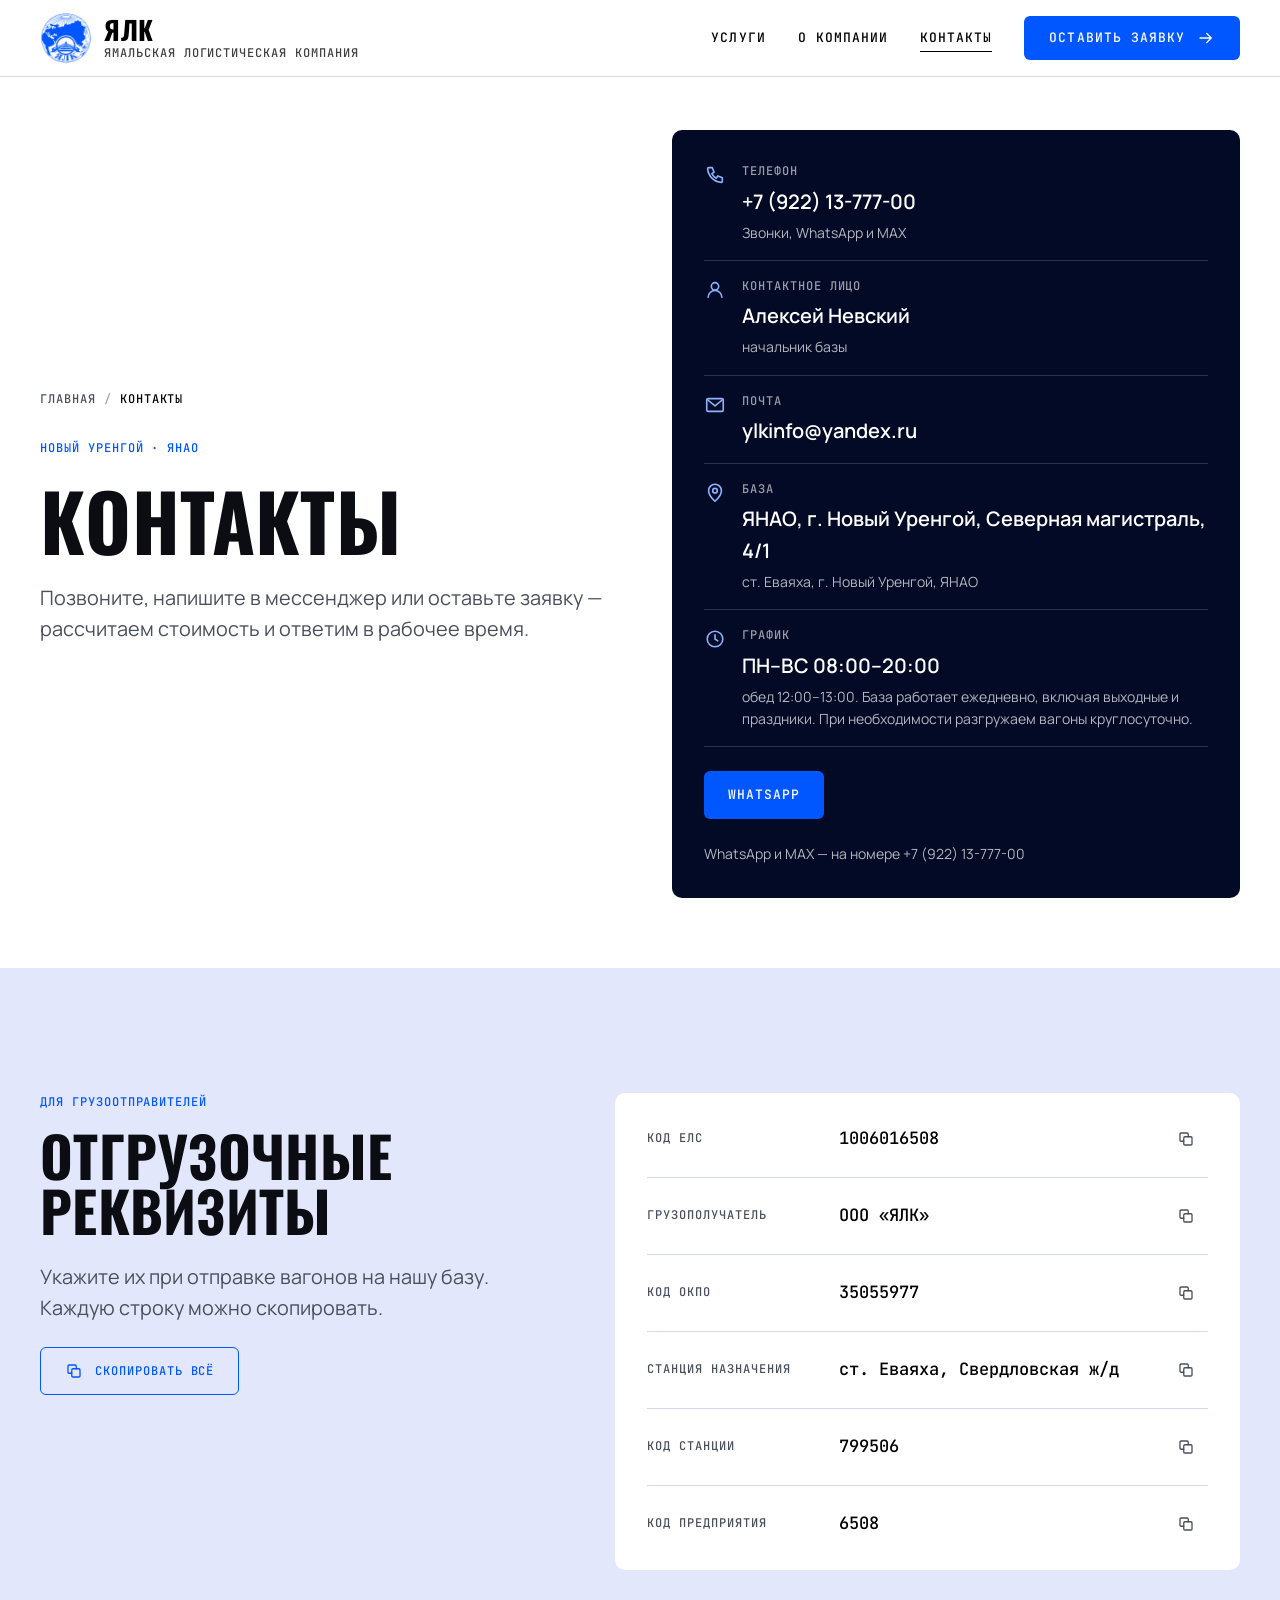
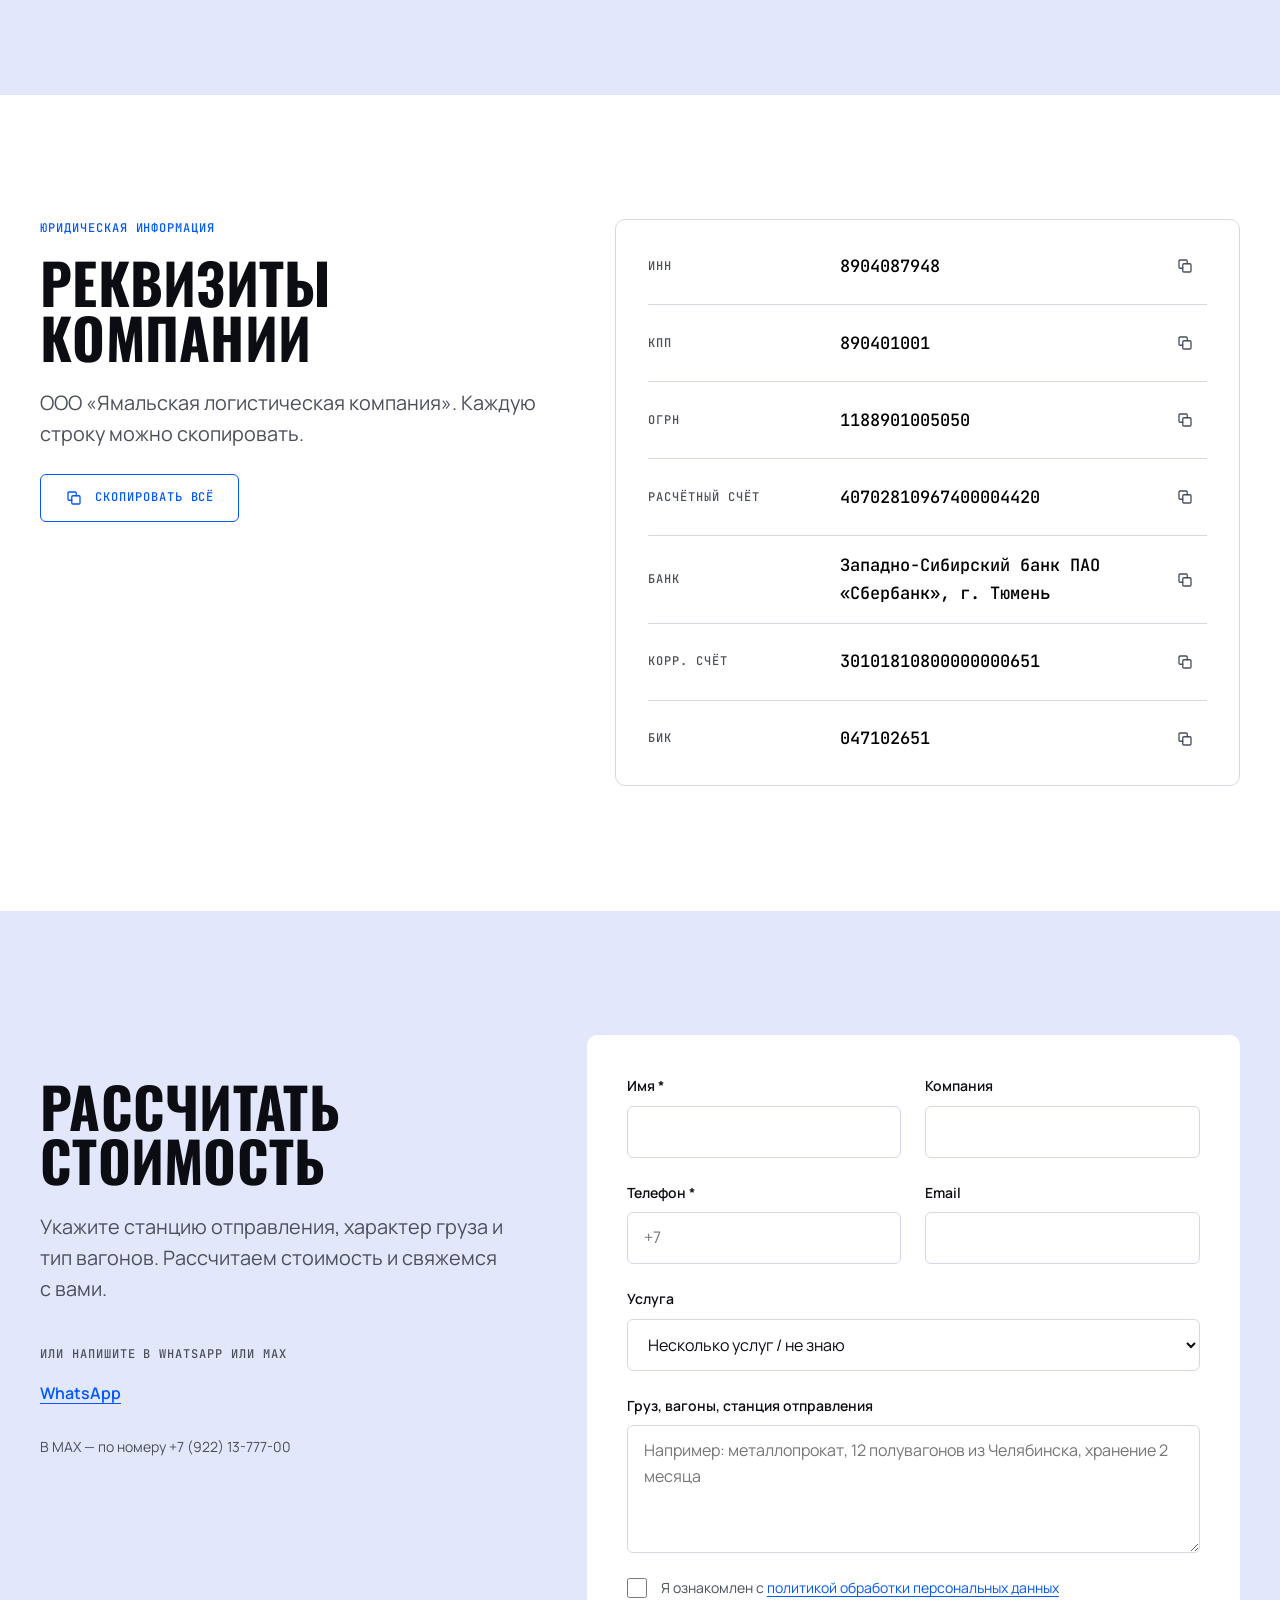
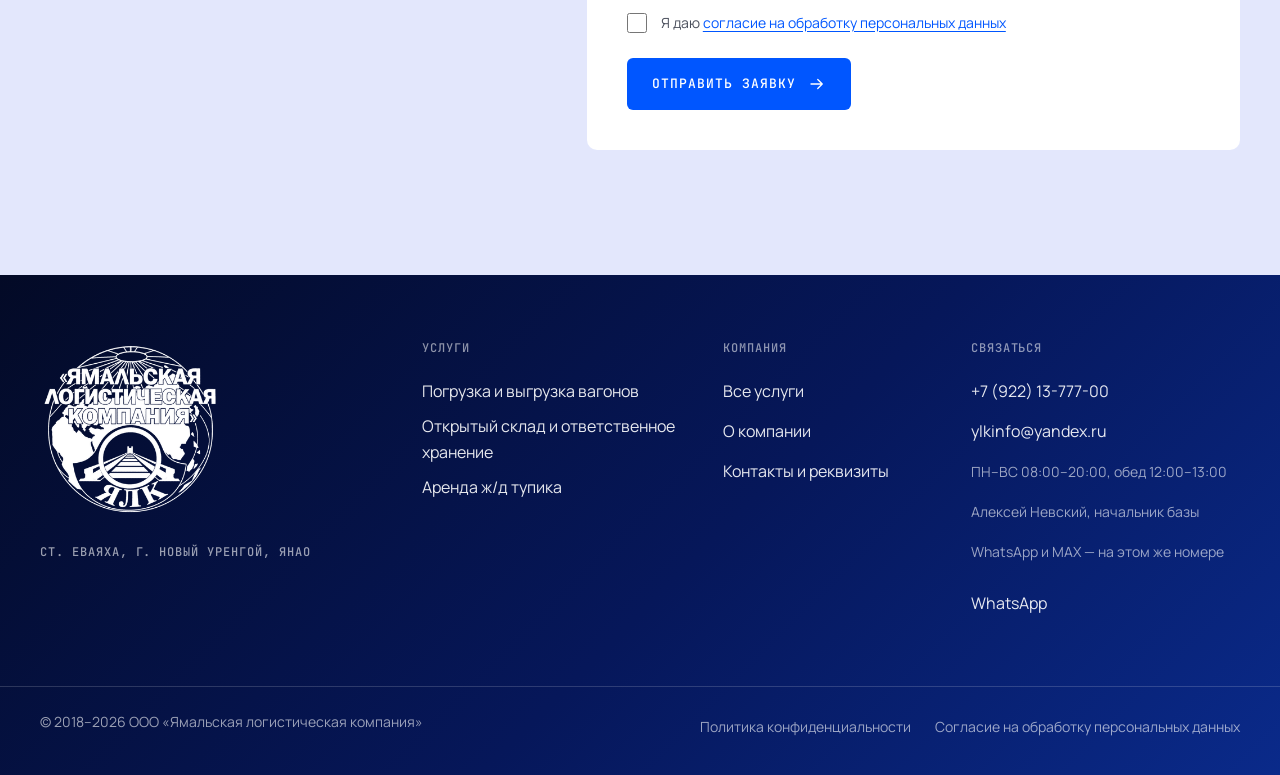
==== commit 2b9adfca: "Форма: станция отправления и тип вагонов; отклик на нажатие; карточки техники на телефоне Co-Authore" ====
--- a/kontakty/index.html
+++ b/kontakty/index.html
@@ -1,7 +1,7 @@
-<!DOCTYPE html><html lang="ru"><head><meta charset="utf-8"><meta name="robots" content="noindex, nofollow"><meta name="viewport" content="width=device-width, initial-scale=1, viewport-fit=cover"><title>Контакты ЯЛК — база на станции Еваяха, Новый Уренгой</title><meta name="description" content="Контакты ООО «Ямальская логистическая компания»: телефон, почта, база на станции Еваяха, график работы, отгрузочные и юридические реквизиты."><meta name="theme-color" content="#ffffff"><meta name="format-detection" content="telephone=no"><link rel="icon" href="../favicon.ico" sizes="48x48"><link rel="icon" href="../favicon-32.png" type="image/png" sizes="32x32"><link rel="apple-touch-icon" href="../apple-touch-icon.png"><link rel="manifest" href="../manifest.webmanifest"><meta property="og:type" content="website"><meta property="og:locale" content="ru_RU"><meta property="og:site_name" content="ЯЛК — Ямальская логистическая компания"><meta property="og:title" content="Контакты ЯЛК — база на станции Еваяха, Новый Уренгой"><meta property="og:description" content="Контакты ООО «Ямальская логистическая компания»: телефон, почта, база на станции Еваяха, график работы, отгрузочные и юридические реквизиты."><meta property="og:url" content="https://ylk-novyi-urengoi.ru/kontakty/"><meta property="og:image" content="https://ylk-novyi-urengoi.ru/og.jpg"><meta property="og:image:width" content="1200"><meta property="og:image:height" content="630"><meta name="twitter:card" content="summary_large_image"><script type="application/ld+json">{"@context":"https://schema.org","@type":"LocalBusiness","name":"ООО «Ямальская логистическая компания»","alternateName":"ЯЛК","url":"https://ylk-novyi-urengoi.ru/","logo":"https://ylk-novyi-urengoi.ru/icon-512.png","image":"https://ylk-novyi-urengoi.ru/og.jpg","description":"Погрузка и выгрузка ж/д вагонов, открытый склад и ответственное хранение грузов на станции Еваяха в Новом Уренгое.","areaServed":"Новый Уренгой, ЯНАО","foundingDate":"2018","taxID":"8904087948","identifier":"1188901005050","openingHours":"Mo-Su 08:00-20:00","address":{"@type":"PostalAddress","streetAddress":"Северная магистраль, 4/1","addressLocality":"Новый Уренгой","addressRegion":"ЯНАО","addressCountry":"RU"},"telephone":"+7 (922) 13-777-00","email":"ylkinfo@yandex.ru","makesOffer":[{"@type":"Offer","itemOffered":{"@type":"Service","name":"Погрузка и выгрузка вагонов"}},{"@type":"Offer","itemOffered":{"@type":"Service","name":"Открытый склад и ответственное хранение"}},{"@type":"Offer","itemOffered":{"@type":"Service","name":"Аренда ж/д тупика"}}]}</script><script>document.documentElement.classList.add('js');</script><link rel="stylesheet" href="../_astro/Base.C-Upp1hf.css"><style>.ph[data-astro-cid-75ysl5lo]{padding-top:calc(var(--header-h) + clamp(2rem, 1rem + 3vw, 4rem));padding-bottom:clamp(3rem,2rem + 3vw,5rem)}.ph__grid[data-astro-cid-75ysl5lo]{gap:var(--s-7);display:grid}@media (width>=960px){.ph__grid[data-astro-cid-75ysl5lo][data-has-image]{gap:var(--s-8);grid-template-columns:minmax(0,1fr) minmax(0,1fr);align-items:center}}.ph__text[data-astro-cid-75ysl5lo]{gap:var(--s-5);align-content:start;display:grid}.ph__crumbs[data-astro-cid-75ysl5lo] ol[data-astro-cid-75ysl5lo]{gap:var(--s-2);color:var(--c-muted);flex-wrap:wrap;display:flex}.ph__crumbs[data-astro-cid-75ysl5lo] li[data-astro-cid-75ysl5lo]+li[data-astro-cid-75ysl5lo]:before{content:"/";margin-right:var(--s-2);opacity:.5}.ph__crumbs[data-astro-cid-75ysl5lo] a[data-astro-cid-75ysl5lo]{align-items:center;min-height:32px;display:inline-flex}@media (hover:hover){.ph__crumbs[data-astro-cid-75ysl5lo] a[data-astro-cid-75ysl5lo]:hover{color:var(--c-blue)}}.ph__crumbs[data-astro-cid-75ysl5lo] [data-astro-cid-75ysl5lo][aria-current]{min-height:32px;color:var(--c-ink);align-items:center;display:inline-flex}.ph__eyebrow[data-astro-cid-75ysl5lo]{color:var(--c-blue)}.ph__title[data-astro-cid-75ysl5lo]{max-width:14ch}.ph__actions[data-astro-cid-75ysl5lo]:empty{display:none}.ph__actions[data-astro-cid-75ysl5lo]{gap:var(--s-3);margin-top:var(--s-2);flex-wrap:wrap;display:flex}.ph__media[data-astro-cid-75ysl5lo]{aspect-ratio:4/3;border-radius:var(--radius-lg);background:var(--c-lavender);position:relative;overflow:hidden}.ph__media[data-astro-cid-75ysl5lo] img{object-fit:cover;width:100%;height:100%}.ph__fact[data-astro-cid-75ysl5lo]{left:var(--s-4);bottom:var(--s-4);max-width:calc(100% - 2 * var(--s-4));padding:var(--s-3) var(--s-4);border-radius:var(--radius);background:var(--c-white);color:var(--c-blue);font-weight:600;position:absolute}@media (prefers-reduced-motion:no-preference){.ph__text[data-astro-cid-75ysl5lo]>[data-astro-cid-75ysl5lo],.ph__aside[data-astro-cid-75ysl5lo],.ph__media[data-astro-cid-75ysl5lo]{animation:ph-rise .9s var(--ease-out) both}.ph__text[data-astro-cid-75ysl5lo]>[data-astro-cid-75ysl5lo]:nth-child(2){animation-delay:80ms}.ph__text[data-astro-cid-75ysl5lo]>[data-astro-cid-75ysl5lo]:nth-child(3){animation-delay:.16s}.ph__text[data-astro-cid-75ysl5lo]>[data-astro-cid-75ysl5lo]:nth-child(4){animation-delay:.24s}.ph__text[data-astro-cid-75ysl5lo]>[data-astro-cid-75ysl5lo]:nth-child(5){animation-delay:.32s}.ph__aside[data-astro-cid-75ysl5lo]{animation-delay:.24s}.ph__media[data-astro-cid-75ysl5lo]{animation-name:ph-reveal;animation-duration:1.1s;animation-delay:.2s}}@keyframes ph-rise{0%{opacity:0;transform:translateY(24px)}}@keyframes ph-reveal{0%{clip-path:inset(100% 0 0 0 round var(--radius-lg))}to{clip-path:inset(0 0 0 0 round var(--radius-lg))}}
+<!DOCTYPE html><html lang="ru"><head><meta charset="utf-8"><meta name="robots" content="noindex, nofollow"><meta name="viewport" content="width=device-width, initial-scale=1, viewport-fit=cover"><title>Контакты ЯЛК — база на станции Еваяха, Новый Уренгой</title><meta name="description" content="Контакты ООО «Ямальская логистическая компания»: телефон, почта, база на станции Еваяха, график работы, отгрузочные и юридические реквизиты."><meta name="theme-color" content="#ffffff"><meta name="format-detection" content="telephone=no"><link rel="icon" href="../favicon.ico" sizes="48x48"><link rel="icon" href="../favicon-32.png" type="image/png" sizes="32x32"><link rel="apple-touch-icon" href="../apple-touch-icon.png"><link rel="manifest" href="../manifest.webmanifest"><meta property="og:type" content="website"><meta property="og:locale" content="ru_RU"><meta property="og:site_name" content="ЯЛК — Ямальская логистическая компания"><meta property="og:title" content="Контакты ЯЛК — база на станции Еваяха, Новый Уренгой"><meta property="og:description" content="Контакты ООО «Ямальская логистическая компания»: телефон, почта, база на станции Еваяха, график работы, отгрузочные и юридические реквизиты."><meta property="og:url" content="https://ylk-novyi-urengoi.ru/kontakty/"><meta property="og:image" content="https://ylk-novyi-urengoi.ru/og.jpg"><meta property="og:image:width" content="1200"><meta property="og:image:height" content="630"><meta name="twitter:card" content="summary_large_image"><script type="application/ld+json">{"@context":"https://schema.org","@type":"LocalBusiness","name":"ООО «Ямальская логистическая компания»","alternateName":"ЯЛК","url":"https://ylk-novyi-urengoi.ru/","logo":"https://ylk-novyi-urengoi.ru/icon-512.png","image":"https://ylk-novyi-urengoi.ru/og.jpg","description":"Погрузка и выгрузка ж/д вагонов, открытый склад и ответственное хранение грузов на станции Еваяха в Новом Уренгое.","areaServed":"Новый Уренгой, ЯНАО","foundingDate":"2018","taxID":"8904087948","identifier":"1188901005050","openingHours":"Mo-Su 08:00-20:00","address":{"@type":"PostalAddress","streetAddress":"Северная магистраль, 4/1","addressLocality":"Новый Уренгой","addressRegion":"ЯНАО","addressCountry":"RU"},"telephone":"+7 (922) 13-777-00","email":"ylkinfo@yandex.ru","makesOffer":[{"@type":"Offer","itemOffered":{"@type":"Service","name":"Погрузка и выгрузка вагонов"}},{"@type":"Offer","itemOffered":{"@type":"Service","name":"Открытый склад и ответственное хранение"}},{"@type":"Offer","itemOffered":{"@type":"Service","name":"Аренда ж/д тупика"}}]}</script><script>document.documentElement.classList.add('js');</script><link rel="stylesheet" href="../_astro/Base.BO2jaUiS.css"><style>.ph[data-astro-cid-75ysl5lo]{padding-top:calc(var(--header-h) + clamp(2rem, 1rem + 3vw, 4rem));padding-bottom:clamp(3rem,2rem + 3vw,5rem)}.ph__grid[data-astro-cid-75ysl5lo]{gap:var(--s-7);display:grid}@media (width>=960px){.ph__grid[data-astro-cid-75ysl5lo][data-has-image]{gap:var(--s-8);grid-template-columns:minmax(0,1fr) minmax(0,1fr);align-items:center}}.ph__text[data-astro-cid-75ysl5lo]{gap:var(--s-5);align-content:start;display:grid}.ph__crumbs[data-astro-cid-75ysl5lo] ol[data-astro-cid-75ysl5lo]{gap:var(--s-2);color:var(--c-muted);flex-wrap:wrap;display:flex}.ph__crumbs[data-astro-cid-75ysl5lo] li[data-astro-cid-75ysl5lo]+li[data-astro-cid-75ysl5lo]:before{content:"/";margin-right:var(--s-2);opacity:.5}.ph__crumbs[data-astro-cid-75ysl5lo] a[data-astro-cid-75ysl5lo]{align-items:center;min-height:32px;display:inline-flex}@media (hover:hover){.ph__crumbs[data-astro-cid-75ysl5lo] a[data-astro-cid-75ysl5lo]:hover{color:var(--c-blue)}}.ph__crumbs[data-astro-cid-75ysl5lo] [data-astro-cid-75ysl5lo][aria-current]{min-height:32px;color:var(--c-ink);align-items:center;display:inline-flex}.ph__eyebrow[data-astro-cid-75ysl5lo]{color:var(--c-blue)}.ph__title[data-astro-cid-75ysl5lo]{max-width:14ch}.ph__actions[data-astro-cid-75ysl5lo]:empty{display:none}.ph__actions[data-astro-cid-75ysl5lo]{gap:var(--s-3);margin-top:var(--s-2);flex-wrap:wrap;display:flex}.ph__media[data-astro-cid-75ysl5lo]{aspect-ratio:4/3;border-radius:var(--radius-lg);background:var(--c-lavender);position:relative;overflow:hidden}.ph__media[data-astro-cid-75ysl5lo] img{object-fit:cover;width:100%;height:100%}.ph__fact[data-astro-cid-75ysl5lo]{left:var(--s-4);bottom:var(--s-4);max-width:calc(100% - 2 * var(--s-4));padding:var(--s-3) var(--s-4);border-radius:var(--radius);background:var(--c-white);color:var(--c-blue);font-weight:600;position:absolute}@media (prefers-reduced-motion:no-preference){.ph__text[data-astro-cid-75ysl5lo]>[data-astro-cid-75ysl5lo],.ph__aside[data-astro-cid-75ysl5lo],.ph__media[data-astro-cid-75ysl5lo]{animation:ph-rise .9s var(--ease-out) both}.ph__text[data-astro-cid-75ysl5lo]>[data-astro-cid-75ysl5lo]:nth-child(2){animation-delay:80ms}.ph__text[data-astro-cid-75ysl5lo]>[data-astro-cid-75ysl5lo]:nth-child(3){animation-delay:.16s}.ph__text[data-astro-cid-75ysl5lo]>[data-astro-cid-75ysl5lo]:nth-child(4){animation-delay:.24s}.ph__text[data-astro-cid-75ysl5lo]>[data-astro-cid-75ysl5lo]:nth-child(5){animation-delay:.32s}.ph__aside[data-astro-cid-75ysl5lo]{animation-delay:.24s}.ph__media[data-astro-cid-75ysl5lo]{animation-name:ph-reveal;animation-duration:1.1s;animation-delay:.2s}}@keyframes ph-rise{0%{opacity:0;transform:translateY(24px)}}@keyframes ph-reveal{0%{clip-path:inset(100% 0 0 0 round var(--radius-lg))}to{clip-path:inset(0 0 0 0 round var(--radius-lg))}}
 .ship--lavender[data-astro-cid-k2ntihyf]{background:var(--c-lavender)}.ship--white[data-astro-cid-k2ntihyf] .ship__list[data-astro-cid-k2ntihyf]{border:1px solid var(--c-line)}.ship__grid[data-astro-cid-k2ntihyf]{gap:var(--s-6);display:grid}@media (width>=960px){.ship__grid[data-astro-cid-k2ntihyf]{gap:var(--s-8);grid-template-columns:minmax(0,.9fr) minmax(0,1.1fr);align-items:start}}.ship__eyebrow[data-astro-cid-k2ntihyf]{margin-bottom:var(--s-4);color:var(--c-blue)}.ship__lead[data-astro-cid-k2ntihyf]{margin-top:var(--s-5)}.ship__all[data-astro-cid-k2ntihyf]{align-items:center;gap:var(--s-3);min-height:48px;margin-top:var(--s-5);padding:0 var(--s-5);border:1.5px solid var(--c-blue);border-radius:var(--radius);color:var(--c-blue);cursor:pointer;transition:background-color var(--d-fast) var(--ease), color var(--d-fast) var(--ease);background:0 0;display:inline-flex}.ship__all[data-astro-cid-k2ntihyf].is-copied,.ship__all[data-astro-cid-k2ntihyf]:active{background:var(--c-blue);color:var(--c-white)}@media (hover:hover){.ship__all[data-astro-cid-k2ntihyf]:hover{background:var(--c-blue);color:var(--c-white)}}.ship__list[data-astro-cid-k2ntihyf]{background:var(--c-white);border-radius:var(--radius-lg);padding:var(--s-2) clamp(1rem, .5rem + 2vw, 2rem)}.ship__row[data-astro-cid-k2ntihyf]{gap:var(--s-1);padding-block:var(--s-4);border-bottom:1px solid var(--c-line);display:grid}.ship__row[data-astro-cid-k2ntihyf]:last-child{border-bottom:0}@media (width>=560px){.ship__row[data-astro-cid-k2ntihyf]{align-items:center;gap:var(--s-4);grid-template-columns:11rem 1fr}}.ship__row[data-astro-cid-k2ntihyf] dt[data-astro-cid-k2ntihyf]{color:var(--c-muted)}.ship__row[data-astro-cid-k2ntihyf] dd[data-astro-cid-k2ntihyf]{justify-content:space-between;align-items:center;gap:var(--s-3);display:flex}.ship__value[data-astro-cid-k2ntihyf]{font-family:var(--f-mono);color:var(--c-ink);font-size:1.0625rem;font-weight:500}.ship__copy[data-astro-cid-k2ntihyf]{border-radius:var(--radius);width:44px;height:44px;color:var(--c-muted);cursor:pointer;transition:color var(--d-fast) var(--ease), background-color var(--d-fast) var(--ease);background:0 0;border:0;flex:none;place-items:center;display:grid}@media (hover:hover){.ship__copy[data-astro-cid-k2ntihyf]:hover{color:var(--c-blue);background:var(--c-lavender)}}.ship__copy[data-astro-cid-k2ntihyf] .swap__on{color:var(--c-success)}
 .contact[data-astro-cid-ltd53nb3]{border-radius:var(--radius-lg);background:var(--c-midnight);color:var(--c-white);padding:clamp(1.25rem,1rem + 1.5vw,2rem)}.contact__list[data-astro-cid-ltd53nb3]{display:grid}.contact__list[data-astro-cid-ltd53nb3] li[data-astro-cid-ltd53nb3]{gap:var(--s-4);padding-block:var(--s-4);border-bottom:1px solid var(--c-line-dark);grid-template-columns:22px 1fr;display:grid}.contact__list[data-astro-cid-ltd53nb3] li[data-astro-cid-ltd53nb3]:first-child{padding-top:0}.contact__list[data-astro-cid-ltd53nb3] svg{color:var(--c-blue-soft);margin-top:2px}.contact__label[data-astro-cid-ltd53nb3]{color:#fff9}.contact__value[data-astro-cid-ltd53nb3]{margin-top:var(--s-1);font-size:1.25rem;font-weight:600;display:inline-block}.contact__note[data-astro-cid-ltd53nb3]{margin-top:var(--s-1);font-size:var(--t-small);color:#ffffffb3}.contact__msg[data-astro-cid-ltd53nb3]{gap:var(--s-3);margin-top:var(--s-5);flex-wrap:wrap;display:flex}.contact__btn[data-astro-cid-ltd53nb3]{min-height:48px;padding:0 var(--s-5);border-radius:var(--radius);background:var(--c-blue);font-family:var(--f-mono);letter-spacing:.08em;text-transform:uppercase;transition:background-color var(--d-fast) var(--ease);align-items:center;font-size:.8125rem;display:inline-flex}@media (hover:hover){.contact__btn[data-astro-cid-ltd53nb3]:hover{background:var(--c-blue-hover)}}.contact__social[data-astro-cid-ltd53nb3]{margin-top:var(--s-5);font-size:var(--t-small);color:#ffffffb3}
-.lead-form__grid[data-astro-cid-sevzbneq]{gap:var(--s-7);display:grid}@media (width>=960px){.lead-form__grid[data-astro-cid-sevzbneq]{gap:var(--s-8);grid-template-columns:minmax(0,.85fr) minmax(0,1.15fr);align-items:start}}.lead-form__intro[data-astro-cid-sevzbneq]{gap:var(--s-5);display:grid}.lead-form__eyebrow[data-astro-cid-sevzbneq]{color:var(--c-blue)}.lead-form__alt[data-astro-cid-sevzbneq]{gap:var(--s-2);margin-top:var(--s-4);color:var(--c-muted);display:grid}.lead-form__max[data-astro-cid-sevzbneq]{margin-top:var(--s-3);font-size:var(--t-small);color:var(--c-muted)}.lead-form__alt[data-astro-cid-sevzbneq] ul[data-astro-cid-sevzbneq]{gap:var(--s-5);display:flex}.lead-form__alt[data-astro-cid-sevzbneq] a[data-astro-cid-sevzbneq]{min-height:44px;color:var(--c-blue);text-underline-offset:4px;align-items:center;font-weight:600;text-decoration:underline;display:inline-flex}.form[data-astro-cid-sevzbneq]{gap:var(--s-5);background:var(--c-white);border-radius:var(--radius-lg);padding:clamp(1.25rem,1rem + 2vw,2.5rem);display:grid}.form__row[data-astro-cid-sevzbneq]{gap:var(--s-5);display:grid}@media (width>=640px){.form__row[data-astro-cid-sevzbneq]{grid-template-columns:1fr 1fr}}.field[data-astro-cid-sevzbneq]{gap:var(--s-2);display:grid}.field[data-astro-cid-sevzbneq] label[data-astro-cid-sevzbneq]{font-size:var(--t-small);font-weight:600}.field[data-astro-cid-sevzbneq] input[data-astro-cid-sevzbneq],.field[data-astro-cid-sevzbneq] select[data-astro-cid-sevzbneq],.field[data-astro-cid-sevzbneq] textarea[data-astro-cid-sevzbneq]{width:100%;min-height:52px;padding:var(--s-3) var(--s-4);border:1.5px solid var(--c-line);border-radius:var(--radius);background:var(--c-white);transition:border-color var(--d-fast) var(--ease);font-size:1rem}.field[data-astro-cid-sevzbneq] textarea[data-astro-cid-sevzbneq]{resize:vertical;min-height:120px}.field[data-astro-cid-sevzbneq] input[data-astro-cid-sevzbneq]:focus-visible,.field[data-astro-cid-sevzbneq] select[data-astro-cid-sevzbneq]:focus-visible,.field[data-astro-cid-sevzbneq] textarea[data-astro-cid-sevzbneq]:focus-visible{border-color:var(--c-blue);outline:none;box-shadow:0 0 0 3px #0056ff2e}.field[data-astro-cid-sevzbneq] [data-astro-cid-sevzbneq][aria-invalid=true]{border-color:var(--c-danger)}.field__err[data-astro-cid-sevzbneq]{font-size:var(--t-small);color:var(--c-danger)}.form__checks[data-astro-cid-sevzbneq]{gap:var(--s-3);display:grid}.check[data-astro-cid-sevzbneq]{gap:var(--s-3);font-size:var(--t-small);color:var(--c-muted);cursor:pointer;grid-template-columns:22px 1fr;align-items:start;display:grid}.check[data-astro-cid-sevzbneq] input[data-astro-cid-sevzbneq]{width:20px;height:20px;accent-color:var(--c-blue);margin:1px 0 0}.check[data-astro-cid-sevzbneq] a[data-astro-cid-sevzbneq]{color:var(--c-blue);text-underline-offset:3px;text-decoration:underline}.form__submit[data-astro-cid-sevzbneq]{align-items:center;gap:var(--s-4);flex-wrap:wrap;display:flex}.form__status[data-astro-cid-sevzbneq]{font-size:var(--t-small);color:var(--c-muted)}.form__status[data-astro-cid-sevzbneq][data-state=ok]{color:var(--c-success)}.form__status[data-astro-cid-sevzbneq][data-state=error]{color:var(--c-danger)}
+.lead-form__grid[data-astro-cid-sevzbneq]{gap:var(--s-7);display:grid}@media (width>=960px){.lead-form__grid[data-astro-cid-sevzbneq]{gap:var(--s-8);grid-template-columns:minmax(0,.85fr) minmax(0,1.15fr);align-items:start}}.lead-form__intro[data-astro-cid-sevzbneq]{gap:var(--s-5);display:grid}.lead-form__eyebrow[data-astro-cid-sevzbneq]{color:var(--c-blue)}.form__trap[data-astro-cid-sevzbneq]{width:1px;height:1px;position:absolute;left:-9999px;overflow:hidden}.lead-form__alt[data-astro-cid-sevzbneq]{gap:var(--s-2);margin-top:var(--s-4);color:var(--c-muted);display:grid}.lead-form__max[data-astro-cid-sevzbneq]{margin-top:var(--s-3);font-size:var(--t-small);color:var(--c-muted)}.lead-form__alt[data-astro-cid-sevzbneq] ul[data-astro-cid-sevzbneq]{gap:var(--s-5);display:flex}.lead-form__alt[data-astro-cid-sevzbneq] a[data-astro-cid-sevzbneq]{min-height:44px;color:var(--c-blue);text-underline-offset:4px;align-items:center;font-weight:600;text-decoration:underline;display:inline-flex}.form[data-astro-cid-sevzbneq]{gap:var(--s-5);background:var(--c-white);border-radius:var(--radius-lg);padding:clamp(1.25rem,1rem + 2vw,2.5rem);display:grid}.form__row[data-astro-cid-sevzbneq]{gap:var(--s-5);display:grid}@media (width>=640px){.form__row[data-astro-cid-sevzbneq]{grid-template-columns:1fr 1fr}}.field[data-astro-cid-sevzbneq]{gap:var(--s-2);display:grid}.field[data-astro-cid-sevzbneq] label[data-astro-cid-sevzbneq]{font-size:var(--t-small);font-weight:600}.field[data-astro-cid-sevzbneq] input[data-astro-cid-sevzbneq],.field[data-astro-cid-sevzbneq] select[data-astro-cid-sevzbneq],.field[data-astro-cid-sevzbneq] textarea[data-astro-cid-sevzbneq]{width:100%;min-height:52px;padding:var(--s-3) var(--s-4);border:1.5px solid var(--c-line);border-radius:var(--radius);background:var(--c-white);transition:border-color var(--d-fast) var(--ease);font-size:1rem}.field[data-astro-cid-sevzbneq] textarea[data-astro-cid-sevzbneq]{resize:vertical;min-height:120px}.field[data-astro-cid-sevzbneq] input[data-astro-cid-sevzbneq]:focus-visible,.field[data-astro-cid-sevzbneq] select[data-astro-cid-sevzbneq]:focus-visible,.field[data-astro-cid-sevzbneq] textarea[data-astro-cid-sevzbneq]:focus-visible{border-color:var(--c-blue);outline:none;box-shadow:0 0 0 3px #0056ff2e}.field[data-astro-cid-sevzbneq] [data-astro-cid-sevzbneq][aria-invalid=true]{border-color:var(--c-danger)}.field__err[data-astro-cid-sevzbneq]{font-size:var(--t-small);color:var(--c-danger)}.form__checks[data-astro-cid-sevzbneq]{gap:var(--s-3);display:grid}.check[data-astro-cid-sevzbneq]{gap:var(--s-3);font-size:var(--t-small);color:var(--c-muted);cursor:pointer;grid-template-columns:22px 1fr;align-items:start;display:grid}.check[data-astro-cid-sevzbneq] input[data-astro-cid-sevzbneq]{width:20px;height:20px;accent-color:var(--c-blue);margin:1px 0 0}.check[data-astro-cid-sevzbneq] a[data-astro-cid-sevzbneq]{color:var(--c-blue);text-underline-offset:3px;text-decoration:underline}.form__submit[data-astro-cid-sevzbneq]{align-items:center;gap:var(--s-4);flex-wrap:wrap;display:flex}.form__status[data-astro-cid-sevzbneq]{font-size:var(--t-small);color:var(--c-muted)}.form__status[data-astro-cid-sevzbneq][data-state=ok]{color:var(--c-success)}.form__status[data-astro-cid-sevzbneq][data-state=error]{color:var(--c-danger)}
 </style></head><body><a class="skip-link" href="#main">Перейти к содержанию</a><header class="header" data-header data-astro-cid-nen7h5rs><div class="container header__bar" data-astro-cid-nen7h5rs><a class="brand" href="../" aria-label="ООО «Ямальская логистическая компания» — на главную" data-astro-cid-nen7h5rs><span class="brand__mark" data-astro-cid-nen7h5rs><img src="../_astro/yalc-header-white-2000.Bx3GIMK3_1RJU2K.webp" alt loading="eager" data-astro-cid-nen7h5rs="true" decoding="async" width="112" height="112" class="brand__logo brand__logo--white"><img src="../_astro/yalc-header-blue-2000.CWZy5vtB_1dJcQ1.webp" alt loading="eager" data-astro-cid-nen7h5rs="true" decoding="async" width="112" height="112" class="brand__logo brand__logo--blue"></span><span class="brand__text" data-astro-cid-nen7h5rs><span class="brand__name" data-astro-cid-nen7h5rs>ЯЛК</span><span class="brand__sub" data-astro-cid-nen7h5rs>Ямальская логистическая компания</span></span></a><nav class="nav" aria-label="Основное меню" data-astro-cid-nen7h5rs><ul role="list" class="nav__list" data-astro-cid-nen7h5rs><li data-astro-cid-nen7h5rs><a href="../uslugi/" class="nav__link" data-astro-cid-nen7h5rs>Услуги</a></li><li data-astro-cid-nen7h5rs><a href="../o-kompanii/" class="nav__link" data-astro-cid-nen7h5rs>О компании</a></li><li data-astro-cid-nen7h5rs><a href="../kontakty/" class="nav__link" aria-current="page" data-astro-cid-nen7h5rs>Контакты</a></li></ul><a href="#zayavka" data-astro-cid-nen7h5rs="true" data-astro-cid-ekguhzzh="true" class="btn btn--primary nav__cta"><span data-astro-cid-ekguhzzh>Оставить заявку</span><svg class="btn__arrow" width="18" height="18" viewBox="0 0 24 24" fill="none" stroke="currentColor" stroke-width="1.75" stroke-linecap="round" stroke-linejoin="round" aria-hidden="true" focusable="false"><path d="M4 12h15M13 6l6 6-6 6"/></svg></a></nav><button class="burger swap" type="button" aria-expanded="false" aria-controls="mobile-menu" data-burger data-astro-cid-nen7h5rs><span class="sr-only" data-astro-cid-nen7h5rs>Открыть меню</span><svg class="swap__off" width="26" height="26" viewBox="0 0 24 24" fill="none" stroke="currentColor" stroke-width="1.75" stroke-linecap="round" stroke-linejoin="round" aria-hidden="true" focusable="false"><path d="M3 7h18M3 12h18M3 17h18"/></svg><svg class="swap__on" width="26" height="26" viewBox="0 0 24 24" fill="none" stroke="currentColor" stroke-width="1.75" stroke-linecap="round" stroke-linejoin="round" aria-hidden="true" focusable="false"><path d="M6 6l12 12M18 6L6 18"/></svg></button></div><div class="mobile" id="mobile-menu" hidden data-mobile data-astro-cid-nen7h5rs><div class="container mobile__inner" data-astro-cid-nen7h5rs><p class="mono mobile__label" data-astro-cid-nen7h5rs>Услуги</p><ul role="list" class="mobile__services" data-astro-cid-nen7h5rs><li data-astro-cid-nen7h5rs><a href="../uslugi/priem-i-razgruzka-vagonov/" data-astro-cid-nen7h5rs>Погрузка и выгрузка вагонов</a></li><li data-astro-cid-nen7h5rs><a href="../uslugi/obrabotka-i-hranenie-gruzov/" data-astro-cid-nen7h5rs>Открытый склад и ответственное хранение</a></li><li data-astro-cid-nen7h5rs><a href="../uslugi/arenda-zhd-tupika/" data-astro-cid-nen7h5rs>Аренда ж/д тупика</a></li></ul><ul role="list" class="mobile__nav" data-astro-cid-nen7h5rs><li data-astro-cid-nen7h5rs><a href="../uslugi/" data-astro-cid-nen7h5rs>Услуги</a></li><li data-astro-cid-nen7h5rs><a href="../o-kompanii/" data-astro-cid-nen7h5rs>О компании</a></li><li data-astro-cid-nen7h5rs><a href="../kontakty/" data-astro-cid-nen7h5rs>Контакты</a></li></ul><a href="#zayavka" data-close-menu="true" data-astro-cid-nen7h5rs="true" data-astro-cid-ekguhzzh="true" class="btn btn--primary mobile__cta"><span data-astro-cid-ekguhzzh>Оставить заявку</span><svg class="btn__arrow" width="18" height="18" viewBox="0 0 24 24" fill="none" stroke="currentColor" stroke-width="1.75" stroke-linecap="round" stroke-linejoin="round" aria-hidden="true" focusable="false"><path d="M4 12h15M13 6l6 6-6 6"/></svg></a></div></div></header><script type="module">var e=document.querySelector(`[data-header]`),t=e.querySelector(`[data-burger]`),n=e.querySelector(`[data-mobile]`),r=()=>e.classList.toggle(`is-scrolled`,window.scrollY>24);r(),window.addEventListener(`scroll`,r,{passive:!0});var i=r=>{t.setAttribute(`aria-expanded`,String(r)),t.toggleAttribute(`data-on`,r),t.querySelector(`.sr-only`).textContent=r?`Закрыть меню`:`Открыть меню`,n.hidden=!r,e.classList.toggle(`is-open`,r),document.documentElement.style.overflow=r?`hidden`:``,document.querySelectorAll(`main, footer, .skip-link`).forEach(e=>e.inert=r)};t.addEventListener(`click`,()=>i(t.getAttribute(`aria-expanded`)!==`true`)),n.addEventListener(`click`,e=>{e.target.closest(`a`)&&i(!1)}),document.addEventListener(`keydown`,n=>{n.key===`Escape`&&e.classList.contains(`is-open`)&&(i(!1),t.focus())}),window.matchMedia(`(min-width: 960px)`).addEventListener(`change`,e=>e.matches&&i(!1));</script><main id="main"><section class="ph" aria-labelledby="page-title" data-astro-cid-75ysl5lo><div class="container ph__grid" data-has-image data-astro-cid-75ysl5lo><div class="ph__text" data-astro-cid-75ysl5lo><nav aria-label="Навигационная цепочка" class="ph__crumbs mono" data-astro-cid-75ysl5lo><ol role="list" data-astro-cid-75ysl5lo><li data-astro-cid-75ysl5lo><a href="../" data-astro-cid-75ysl5lo>Главная</a></li><li data-astro-cid-75ysl5lo><span aria-current="page" data-astro-cid-75ysl5lo>Контакты</span></li></ol></nav><p class="mono ph__eyebrow" data-astro-cid-75ysl5lo>Новый Уренгой · ЯНАО</p><h1 id="page-title" class="display h1 ph__title" data-astro-cid-75ysl5lo>Контакты</h1><p class="lead ph__lead" data-astro-cid-75ysl5lo>Позвоните, напишите в мессенджер или оставьте заявку — рассчитаем стоимость и ответим в рабочее время.</p><div class="ph__actions" data-astro-cid-75ysl5lo></div></div><div class="ph__aside" data-astro-cid-75ysl5lo><div class="contact" data-astro-cid-ltd53nb3><ul role="list" class="contact__list" data-astro-cid-ltd53nb3><li data-astro-cid-ltd53nb3><svg width="22" height="22" viewBox="0 0 24 24" fill="none" stroke="currentColor" stroke-width="1.75" stroke-linecap="round" stroke-linejoin="round" aria-hidden="true" focusable="false"><path d="M5 4h4l2 5-2.5 1.5a11 11 0 0 0 5 5L15 13l5 2v4a1 1 0 0 1-1 1A16 16 0 0 1 4 5a1 1 0 0 1 1-1z"/></svg><div data-astro-cid-ltd53nb3><p class="mono contact__label" data-astro-cid-ltd53nb3>Телефон</p><a href="tel:+79221377700" class="contact__value" data-astro-cid-ltd53nb3>+7 (922) 13-777-00</a><p class="contact__note" data-astro-cid-ltd53nb3>Звонки, WhatsApp и MAX</p></div></li><li data-astro-cid-ltd53nb3><svg width="22" height="22" viewBox="0 0 24 24" fill="none" stroke="currentColor" stroke-width="1.75" stroke-linecap="round" stroke-linejoin="round" aria-hidden="true" focusable="false"><circle cx="12" cy="8" r="4"/><path d="M4.5 20a7.5 7.5 0 0 1 15 0"/></svg><div data-astro-cid-ltd53nb3><p class="mono contact__label" data-astro-cid-ltd53nb3>Контактное лицо</p><p class="contact__value" data-astro-cid-ltd53nb3>Алексей Невский</p><p class="contact__note" data-astro-cid-ltd53nb3>начальник базы</p></div></li><li data-astro-cid-ltd53nb3><svg width="22" height="22" viewBox="0 0 24 24" fill="none" stroke="currentColor" stroke-width="1.75" stroke-linecap="round" stroke-linejoin="round" aria-hidden="true" focusable="false"><rect x="3" y="5" width="18" height="14" rx="1.5"/><path d="M3.5 6l8.5 7 8.5-7"/></svg><div data-astro-cid-ltd53nb3><p class="mono contact__label" data-astro-cid-ltd53nb3>Почта</p><a href="mailto:ylkinfo@yandex.ru" class="contact__value" data-astro-cid-ltd53nb3>ylkinfo@yandex.ru</a></div></li><li data-astro-cid-ltd53nb3><svg width="22" height="22" viewBox="0 0 24 24" fill="none" stroke="currentColor" stroke-width="1.75" stroke-linecap="round" stroke-linejoin="round" aria-hidden="true" focusable="false"><path d="M12 21s7-6.2 7-11.5A7 7 0 0 0 5 9.5C5 14.8 12 21 12 21z"/><circle cx="12" cy="9.5" r="2.5"/></svg><div data-astro-cid-ltd53nb3><p class="mono contact__label" data-astro-cid-ltd53nb3>База</p><p class="contact__value" data-astro-cid-ltd53nb3>ЯНАО, г. Новый Уренгой, Северная магистраль, 4/1</p><p class="contact__note" data-astro-cid-ltd53nb3>ст. Еваяха, г. Новый Уренгой, ЯНАО</p></div></li><li data-astro-cid-ltd53nb3><svg width="22" height="22" viewBox="0 0 24 24" fill="none" stroke="currentColor" stroke-width="1.75" stroke-linecap="round" stroke-linejoin="round" aria-hidden="true" focusable="false"><circle cx="12" cy="12" r="8.5"/><path d="M12 7.5V12l3 2"/></svg><div data-astro-cid-ltd53nb3><p class="mono contact__label" data-astro-cid-ltd53nb3>График</p><p class="contact__value" data-astro-cid-ltd53nb3>ПН–ВС 08:00–20:00</p><p class="contact__note" data-astro-cid-ltd53nb3>обед 12:00–13:00. База работает ежедневно, включая выходные и праздники. При необходимости разгружаем вагоны круглосуточно.</p></div></li></ul><div class="contact__msg" data-astro-cid-ltd53nb3><a href="https://wa.me/79221377700" class="contact__btn" target="_blank" rel="noopener noreferrer" data-astro-cid-ltd53nb3>WhatsApp</a></div><p class="contact__social" data-astro-cid-ltd53nb3>WhatsApp и MAX — на номере +7 (922) 13-777-00</p></div></div></div></section><script type="application/ld+json">{"@context":"https://schema.org","@type":"BreadcrumbList","itemListElement":[{"@type":"ListItem","position":1,"name":"Главная","item":"https://ylk-novyi-urengoi.ru/"},{"@type":"ListItem","position":2,"name":"Контакты"}]}</script><section class="section ship ship--lavender" aria-labelledby="ship-title" data-ship data-astro-cid-k2ntihyf><div class="container ship__grid" data-astro-cid-k2ntihyf><div data-astro-cid-k2ntihyf><p class="mono ship__eyebrow" data-reveal data-astro-cid-k2ntihyf>Для грузоотправителей</p><h2 id="ship-title" class="display h2" data-reveal style="--i:1" data-astro-cid-k2ntihyf>Отгрузочные реквизиты</h2><p class="lead ship__lead" data-reveal style="--i:2" data-astro-cid-k2ntihyf>Укажите их при отправке вагонов на нашу базу. Каждую строку можно скопировать.</p><button type="button" class="ship__all mono" data-copy="Код ЕЛС: 1006016508
 Грузополучатель: ООО «ЯЛК»
 Код ОКПО: 35055977
@@ -13,4 +13,4 @@
 Расчётный счёт: 40702810967400004420
 Банк: Западно-Сибирский банк ПАО «Сбербанк», г. Тюмень
 Корр. счёт: 30101810800000000651
-БИК: 047102651" data-reveal style="--i:3" data-astro-cid-k2ntihyf><svg width="18" height="18" viewBox="0 0 24 24" fill="none" stroke="currentColor" stroke-width="1.75" stroke-linecap="round" stroke-linejoin="round" aria-hidden="true" focusable="false"><rect x="9" y="9" width="11" height="11" rx="1.5"/><path d="M15 9V5.5A1.5 1.5 0 0 0 13.5 4h-8A1.5 1.5 0 0 0 4 5.5v8A1.5 1.5 0 0 0 5.5 15H9"/></svg><span data-label data-astro-cid-k2ntihyf>Скопировать всё</span></button></div><dl class="ship__list" data-reveal style="--i:1" data-astro-cid-k2ntihyf><div class="ship__row" data-astro-cid-k2ntihyf><dt class="mono" data-astro-cid-k2ntihyf>ИНН</dt><dd data-astro-cid-k2ntihyf><span class="ship__value" data-astro-cid-k2ntihyf>8904087948</span><button type="button" class="ship__copy swap" data-copy="8904087948" aria-label="Скопировать: ИНН" data-astro-cid-k2ntihyf><svg class="swap__off" width="18" height="18" viewBox="0 0 24 24" fill="none" stroke="currentColor" stroke-width="1.75" stroke-linecap="round" stroke-linejoin="round" aria-hidden="true" focusable="false"><rect x="9" y="9" width="11" height="11" rx="1.5"/><path d="M15 9V5.5A1.5 1.5 0 0 0 13.5 4h-8A1.5 1.5 0 0 0 4 5.5v8A1.5 1.5 0 0 0 5.5 15H9"/></svg><svg class="swap__on" width="18" height="18" viewBox="0 0 24 24" fill="none" stroke="currentColor" stroke-width="1.75" stroke-linecap="round" stroke-linejoin="round" aria-hidden="true" focusable="false"><path d="M5 12.5l4.5 4.5L19 7.5"/></svg></button></dd></div><div class="ship__row" data-astro-cid-k2ntihyf><dt class="mono" data-astro-cid-k2ntihyf>КПП</dt><dd data-astro-cid-k2ntihyf><span class="ship__value" data-astro-cid-k2ntihyf>890401001</span><button type="button" class="ship__copy swap" data-copy="890401001" aria-label="Скопировать: КПП" data-astro-cid-k2ntihyf><svg class="swap__off" width="18" height="18" viewBox="0 0 24 24" fill="none" stroke="currentColor" stroke-width="1.75" stroke-linecap="round" stroke-linejoin="round" aria-hidden="true" focusable="false"><rect x="9" y="9" width="11" height="11" rx="1.5"/><path d="M15 9V5.5A1.5 1.5 0 0 0 13.5 4h-8A1.5 1.5 0 0 0 4 5.5v8A1.5 1.5 0 0 0 5.5 15H9"/></svg><svg class="swap__on" width="18" height="18" viewBox="0 0 24 24" fill="none" stroke="currentColor" stroke-width="1.75" stroke-linecap="round" stroke-linejoin="round" aria-hidden="true" focusable="false"><path d="M5 12.5l4.5 4.5L19 7.5"/></svg></button></dd></div><div class="ship__row" data-astro-cid-k2ntihyf><dt class="mono" data-astro-cid-k2ntihyf>ОГРН</dt><dd data-astro-cid-k2ntihyf><span class="ship__value" data-astro-cid-k2ntihyf>1188901005050</span><button type="button" class="ship__copy swap" data-copy="1188901005050" aria-label="Скопировать: ОГРН" data-astro-cid-k2ntihyf><svg class="swap__off" width="18" height="18" viewBox="0 0 24 24" fill="none" stroke="currentColor" stroke-width="1.75" stroke-linecap="round" stroke-linejoin="round" aria-hidden="true" focusable="false"><rect x="9" y="9" width="11" height="11" rx="1.5"/><path d="M15 9V5.5A1.5 1.5 0 0 0 13.5 4h-8A1.5 1.5 0 0 0 4 5.5v8A1.5 1.5 0 0 0 5.5 15H9"/></svg><svg class="swap__on" width="18" height="18" viewBox="0 0 24 24" fill="none" stroke="currentColor" stroke-width="1.75" stroke-linecap="round" stroke-linejoin="round" aria-hidden="true" focusable="false"><path d="M5 12.5l4.5 4.5L19 7.5"/></svg></button></dd></div><div class="ship__row" data-astro-cid-k2ntihyf><dt class="mono" data-astro-cid-k2ntihyf>Расчётный счёт</dt><dd data-astro-cid-k2ntihyf><span class="ship__value" data-astro-cid-k2ntihyf>40702810967400004420</span><button type="button" class="ship__copy swap" data-copy="40702810967400004420" aria-label="Скопировать: Расчётный счёт" data-astro-cid-k2ntihyf><svg class="swap__off" width="18" height="18" viewBox="0 0 24 24" fill="none" stroke="currentColor" stroke-width="1.75" stroke-linecap="round" stroke-linejoin="round" aria-hidden="true" focusable="false"><rect x="9" y="9" width="11" height="11" rx="1.5"/><path d="M15 9V5.5A1.5 1.5 0 0 0 13.5 4h-8A1.5 1.5 0 0 0 4 5.5v8A1.5 1.5 0 0 0 5.5 15H9"/></svg><svg class="swap__on" width="18" height="18" viewBox="0 0 24 24" fill="none" stroke="currentColor" stroke-width="1.75" stroke-linecap="round" stroke-linejoin="round" aria-hidden="true" focusable="false"><path d="M5 12.5l4.5 4.5L19 7.5"/></svg></button></dd></div><div class="ship__row" data-astro-cid-k2ntihyf><dt class="mono" data-astro-cid-k2ntihyf>Банк</dt><dd data-astro-cid-k2ntihyf><span class="ship__value" data-astro-cid-k2ntihyf>Западно-Сибирский банк ПАО «Сбербанк», г. Тюмень</span><button type="button" class="ship__copy swap" data-copy="Западно-Сибирский банк ПАО «Сбербанк», г. Тюмень" aria-label="Скопировать: Банк" data-astro-cid-k2ntihyf><svg class="swap__off" width="18" height="18" viewBox="0 0 24 24" fill="none" stroke="currentColor" stroke-width="1.75" stroke-linecap="round" stroke-linejoin="round" aria-hidden="true" focusable="false"><rect x="9" y="9" width="11" height="11" rx="1.5"/><path d="M15 9V5.5A1.5 1.5 0 0 0 13.5 4h-8A1.5 1.5 0 0 0 4 5.5v8A1.5 1.5 0 0 0 5.5 15H9"/></svg><svg class="swap__on" width="18" height="18" viewBox="0 0 24 24" fill="none" stroke="currentColor" stroke-width="1.75" stroke-linecap="round" stroke-linejoin="round" aria-hidden="true" focusable="false"><path d="M5 12.5l4.5 4.5L19 7.5"/></svg></button></dd></div><div class="ship__row" data-astro-cid-k2ntihyf><dt class="mono" data-astro-cid-k2ntihyf>Корр. счёт</dt><dd data-astro-cid-k2ntihyf><span class="ship__value" data-astro-cid-k2ntihyf>30101810800000000651</span><button type="button" class="ship__copy swap" data-copy="30101810800000000651" aria-label="Скопировать: Корр. счёт" data-astro-cid-k2ntihyf><svg class="swap__off" width="18" height="18" viewBox="0 0 24 24" fill="none" stroke="currentColor" stroke-width="1.75" stroke-linecap="round" stroke-linejoin="round" aria-hidden="true" focusable="false"><rect x="9" y="9" width="11" height="11" rx="1.5"/><path d="M15 9V5.5A1.5 1.5 0 0 0 13.5 4h-8A1.5 1.5 0 0 0 4 5.5v8A1.5 1.5 0 0 0 5.5 15H9"/></svg><svg class="swap__on" width="18" height="18" viewBox="0 0 24 24" fill="none" stroke="currentColor" stroke-width="1.75" stroke-linecap="round" stroke-linejoin="round" aria-hidden="true" focusable="false"><path d="M5 12.5l4.5 4.5L19 7.5"/></svg></button></dd></div><div class="ship__row" data-astro-cid-k2ntihyf><dt class="mono" data-astro-cid-k2ntihyf>БИК</dt><dd data-astro-cid-k2ntihyf><span class="ship__value" data-astro-cid-k2ntihyf>047102651</span><button type="button" class="ship__copy swap" data-copy="047102651" aria-label="Скопировать: БИК" data-astro-cid-k2ntihyf><svg class="swap__off" width="18" height="18" viewBox="0 0 24 24" fill="none" stroke="currentColor" stroke-width="1.75" stroke-linecap="round" stroke-linejoin="round" aria-hidden="true" focusable="false"><rect x="9" y="9" width="11" height="11" rx="1.5"/><path d="M15 9V5.5A1.5 1.5 0 0 0 13.5 4h-8A1.5 1.5 0 0 0 4 5.5v8A1.5 1.5 0 0 0 5.5 15H9"/></svg><svg class="swap__on" width="18" height="18" viewBox="0 0 24 24" fill="none" stroke="currentColor" stroke-width="1.75" stroke-linecap="round" stroke-linejoin="round" aria-hidden="true" focusable="false"><path d="M5 12.5l4.5 4.5L19 7.5"/></svg></button></dd></div></dl></div><p class="sr-only" role="status" aria-live="polite" data-ship-status data-astro-cid-k2ntihyf></p></section><section class="section section--lavender lead-form" id="zayavka" aria-labelledby="form-title" data-astro-cid-sevzbneq><div class="container lead-form__grid" data-astro-cid-sevzbneq><div class="lead-form__intro" data-astro-cid-sevzbneq><p class="mono lead-form__eyebrow" data-reveal data-astro-cid-sevzbneq>Заявка</p><h2 id="form-title" class="display h2" data-reveal style="--i:1" data-astro-cid-sevzbneq>Рассчитать стоимость</h2><p class="lead" data-reveal style="--i:2" data-astro-cid-sevzbneq>Опишите груз, количество вагонов и нужные услуги. Рассчитаем стоимость и свяжемся с вами.</p><div class="lead-form__alt" data-reveal style="--i:3" data-astro-cid-sevzbneq><p class="mono" data-astro-cid-sevzbneq>Или напишите в WhatsApp или MAX</p><ul role="list" data-astro-cid-sevzbneq><li data-astro-cid-sevzbneq><a href="https://wa.me/79221377700" target="_blank" rel="noopener noreferrer" data-astro-cid-sevzbneq>WhatsApp</a></li></ul><p class="lead-form__max" data-astro-cid-sevzbneq>В MAX — по номеру +7 (922) 13-777-00</p></div></div><form class="form" novalidate data-form data-endpoint data-reveal style="--i:1" data-astro-cid-sevzbneq><div class="form__row" data-astro-cid-sevzbneq><div class="field" data-astro-cid-sevzbneq><label for="f-name" data-astro-cid-sevzbneq>Имя <span aria-hidden="true" data-astro-cid-sevzbneq>*</span></label><input id="f-name" name="name" type="text" autocomplete="name" required aria-describedby="f-name-err" data-astro-cid-sevzbneq><p class="field__err" id="f-name-err" hidden data-astro-cid-sevzbneq>Укажите имя.</p></div><div class="field" data-astro-cid-sevzbneq><label for="f-company" data-astro-cid-sevzbneq>Компания</label><input id="f-company" name="company" type="text" autocomplete="organization" data-astro-cid-sevzbneq></div></div><div class="form__row" data-astro-cid-sevzbneq><div class="field" data-astro-cid-sevzbneq><label for="f-phone" data-astro-cid-sevzbneq>Телефон <span aria-hidden="true" data-astro-cid-sevzbneq>*</span></label><input id="f-phone" name="phone" type="tel" inputmode="tel" autocomplete="tel" required placeholder="+7" aria-describedby="f-phone-err" data-astro-cid-sevzbneq><p class="field__err" id="f-phone-err" hidden data-astro-cid-sevzbneq>Укажите телефон в формате +7 и 10 цифр.</p></div><div class="field" data-astro-cid-sevzbneq><label for="f-email" data-astro-cid-sevzbneq>Email</label><input id="f-email" name="email" type="email" inputmode="email" autocomplete="email" aria-describedby="f-email-err" data-astro-cid-sevzbneq><p class="field__err" id="f-email-err" hidden data-astro-cid-sevzbneq>Проверьте адрес: в нём должны быть @ и домен.</p></div></div><div class="field" data-astro-cid-sevzbneq><label for="f-service" data-astro-cid-sevzbneq>Услуга</label><select id="f-service" name="service" data-astro-cid-sevzbneq><option value="" data-astro-cid-sevzbneq>Несколько услуг / не знаю</option><option value="Погрузка и выгрузка вагонов" data-astro-cid-sevzbneq>Погрузка и выгрузка вагонов</option><option value="Открытый склад и ответственное хранение" data-astro-cid-sevzbneq>Открытый склад и ответственное хранение</option><option value="Аренда ж/д тупика" data-astro-cid-sevzbneq>Аренда ж/д тупика</option></select></div><div class="field" data-astro-cid-sevzbneq><label for="f-msg" data-astro-cid-sevzbneq>Груз и объём</label><textarea id="f-msg" name="message" rows="4" placeholder="Например: металлопрокат, 12 полувагонов, хранение 2 месяца" data-astro-cid-sevzbneq></textarea></div><div class="form__checks" data-astro-cid-sevzbneq><label class="check" data-astro-cid-sevzbneq><input type="checkbox" name="policy" required aria-describedby="f-agree-err" data-astro-cid-sevzbneq><span data-astro-cid-sevzbneq>Я ознакомлен с <a href="../politika-konfidencialnosti/" data-astro-cid-sevzbneq>политикой обработки персональных данных</a></span></label><label class="check" data-astro-cid-sevzbneq><input type="checkbox" name="consent" required aria-describedby="f-agree-err" data-astro-cid-sevzbneq><span data-astro-cid-sevzbneq>Я даю <a href="../soglasie-na-obrabotku-pd/" data-astro-cid-sevzbneq>согласие на обработку персональных данных</a></span></label><p class="field__err" id="f-agree-err" hidden data-astro-cid-sevzbneq>Отметьте обе галочки, чтобы отправить заявку.</p></div><div class="form__submit" data-astro-cid-sevzbneq><button type="submit" data-astro-cid-sevzbneq="true" data-astro-cid-ekguhzzh="true" class="btn btn--primary"><span data-astro-cid-ekguhzzh>Отправить заявку</span><svg class="btn__arrow" width="18" height="18" viewBox="0 0 24 24" fill="none" stroke="currentColor" stroke-width="1.75" stroke-linecap="round" stroke-linejoin="round" aria-hidden="true" focusable="false"><path d="M4 12h15M13 6l6 6-6 6"/></svg></button><p class="form__status" role="status" aria-live="polite" data-status data-astro-cid-sevzbneq></p></div></form></div></section><script type="module">var e=/^\+?7\d{10}$|^8\d{10}$/,t=/^[^\s@]+@[^\s@]+\.[^\s@]{2,}$/;function n(n){let r=n.querySelector(`[data-status]`),i=n.querySelector(`button[type="submit"]`),a=(e,t,r)=>{e.setAttribute(`aria-invalid`,String(r)),n.querySelector(`#${t}`).hidden=!r},o=()=>{let r=n.elements.namedItem(`name`),i=n.elements.namedItem(`phone`),o=n.elements.namedItem(`email`),s=n.elements.namedItem(`policy`),c=n.elements.namedItem(`consent`),l=i.value.replace(/[^\d+]/g,``),u=[[r,`f-name-err`,r.value.trim().length<2],[i,`f-phone-err`,!e.test(l)],[o,`f-email-err`,o.value.trim()!==``&&!t.test(o.value.trim())],[s,`f-agree-err`,!s.checked||!c.checked]];u.forEach(([e,t,n])=>a(e,t,n));let d=u.find(([,,e])=>e);return d?.[0].focus(),!d};n.addEventListener(`input`,e=>{let t=e.target;if(t.getAttribute(`aria-invalid`)===`true`){t.setAttribute(`aria-invalid`,`false`);let e=t.getAttribute(`aria-describedby`);e&&(n.querySelector(`#${e}`).hidden=!0)}}),n.addEventListener(`submit`,async e=>{if(e.preventDefault(),r.textContent=``,r.removeAttribute(`data-state`),!o())return;let t=n.dataset.endpoint;if(!t){r.dataset.state=`error`,r.textContent=`Отправка заявок пока не подключена. Позвоните нам или напишите в мессенджер.`;return}i.disabled=!0,r.textContent=`Отправляем…`;try{let e=await fetch(t,{method:`POST`,body:new FormData(n),headers:{Accept:`application/json`}});if(!e.ok)throw Error(String(e.status));n.reset(),r.dataset.state=`ok`,r.textContent=`Заявка отправлена. Мы свяжемся с вами в рабочее время.`}catch{r.dataset.state=`error`,r.textContent=`Не удалось отправить заявку. Проверьте интернет и попробуйте ещё раз.`}finally{i.disabled=!1}})}document.querySelectorAll(`[data-form]`).forEach(n);</script></main><footer class="footer on-dark" data-astro-cid-jo6i4kqk><div class="container footer__grid" data-astro-cid-jo6i4kqk><div class="footer__brand" data-astro-cid-jo6i4kqk><img src="../_astro/yalc-footer-white-2000.Dki2anyq_ayEoa.webp" alt="ООО «Ямальская логистическая компания»" data-astro-cid-jo6i4kqk="true" loading="lazy" decoding="async" width="320" height="320" class="footer__logo"><p class="footer__station mono" data-astro-cid-jo6i4kqk>ст. Еваяха, г. Новый Уренгой, ЯНАО</p></div><nav class="footer__col" aria-label="Услуги" data-astro-cid-jo6i4kqk><p class="mono footer__title" data-astro-cid-jo6i4kqk>Услуги</p><ul role="list" data-astro-cid-jo6i4kqk><li data-astro-cid-jo6i4kqk><a href="../uslugi/priem-i-razgruzka-vagonov/" data-astro-cid-jo6i4kqk>Погрузка и выгрузка вагонов</a></li><li data-astro-cid-jo6i4kqk><a href="../uslugi/obrabotka-i-hranenie-gruzov/" data-astro-cid-jo6i4kqk>Открытый склад и ответственное хранение</a></li><li data-astro-cid-jo6i4kqk><a href="../uslugi/arenda-zhd-tupika/" data-astro-cid-jo6i4kqk>Аренда ж/д тупика</a></li></ul></nav><nav class="footer__col" aria-label="Компания" data-astro-cid-jo6i4kqk><p class="mono footer__title" data-astro-cid-jo6i4kqk>Компания</p><ul role="list" data-astro-cid-jo6i4kqk><li data-astro-cid-jo6i4kqk><a href="../uslugi/" data-astro-cid-jo6i4kqk>Все услуги</a></li><li data-astro-cid-jo6i4kqk><a href="../o-kompanii/" data-astro-cid-jo6i4kqk>О компании</a></li><li data-astro-cid-jo6i4kqk><a href="../kontakty/" data-astro-cid-jo6i4kqk>Контакты и реквизиты</a></li></ul></nav><div class="footer__col" data-astro-cid-jo6i4kqk><p class="mono footer__title" data-astro-cid-jo6i4kqk>Связаться</p><ul role="list" data-astro-cid-jo6i4kqk><li data-astro-cid-jo6i4kqk><a href="tel:+79221377700" data-astro-cid-jo6i4kqk>+7 (922) 13-777-00</a></li><li data-astro-cid-jo6i4kqk><a href="mailto:ylkinfo@yandex.ru" data-astro-cid-jo6i4kqk>ylkinfo@yandex.ru</a></li><li class="footer__muted" data-astro-cid-jo6i4kqk>ПН–ВС 08:00–20:00, обед 12:00–13:00</li><li class="footer__muted" data-astro-cid-jo6i4kqk>Алексей Невский, начальник базы</li><li class="footer__muted" data-astro-cid-jo6i4kqk>WhatsApp и MAX — на этом же номере</li></ul><ul role="list" class="footer__socials" data-astro-cid-jo6i4kqk><li data-astro-cid-jo6i4kqk><a href="https://wa.me/79221377700" target="_blank" rel="noopener noreferrer" data-astro-cid-jo6i4kqk>WhatsApp</a></li></ul></div></div><div class="container footer__bottom" data-astro-cid-jo6i4kqk><p data-astro-cid-jo6i4kqk>© 2018–2026 ООО «Ямальская логистическая компания»</p><ul role="list" class="footer__legal" data-astro-cid-jo6i4kqk><li data-astro-cid-jo6i4kqk><a href="../politika-konfidencialnosti/" data-astro-cid-jo6i4kqk>Политика конфиденциальности</a></li><li data-astro-cid-jo6i4kqk><a href="../soglasie-na-obrabotku-pd/" data-astro-cid-jo6i4kqk>Согласие на обработку персональных данных</a></li></ul></div></footer><script type="module">var e=document.querySelectorAll(`[data-reveal]`);if(`IntersectionObserver`in window){let t=new IntersectionObserver(e=>{for(let n of e)n.isIntersecting&&(n.target.classList.add(`is-in`),t.unobserve(n.target))},{rootMargin:`0px 0px -8% 0px`,threshold:.12});e.forEach(e=>t.observe(e))}else e.forEach(e=>e.classList.add(`is-in`));</script></body></html>+БИК: 047102651" data-reveal style="--i:3" data-astro-cid-k2ntihyf><svg width="18" height="18" viewBox="0 0 24 24" fill="none" stroke="currentColor" stroke-width="1.75" stroke-linecap="round" stroke-linejoin="round" aria-hidden="true" focusable="false"><rect x="9" y="9" width="11" height="11" rx="1.5"/><path d="M15 9V5.5A1.5 1.5 0 0 0 13.5 4h-8A1.5 1.5 0 0 0 4 5.5v8A1.5 1.5 0 0 0 5.5 15H9"/></svg><span data-label data-astro-cid-k2ntihyf>Скопировать всё</span></button></div><dl class="ship__list" data-reveal style="--i:1" data-astro-cid-k2ntihyf><div class="ship__row" data-astro-cid-k2ntihyf><dt class="mono" data-astro-cid-k2ntihyf>ИНН</dt><dd data-astro-cid-k2ntihyf><span class="ship__value" data-astro-cid-k2ntihyf>8904087948</span><button type="button" class="ship__copy swap" data-copy="8904087948" aria-label="Скопировать: ИНН" data-astro-cid-k2ntihyf><svg class="swap__off" width="18" height="18" viewBox="0 0 24 24" fill="none" stroke="currentColor" stroke-width="1.75" stroke-linecap="round" stroke-linejoin="round" aria-hidden="true" focusable="false"><rect x="9" y="9" width="11" height="11" rx="1.5"/><path d="M15 9V5.5A1.5 1.5 0 0 0 13.5 4h-8A1.5 1.5 0 0 0 4 5.5v8A1.5 1.5 0 0 0 5.5 15H9"/></svg><svg class="swap__on" width="18" height="18" viewBox="0 0 24 24" fill="none" stroke="currentColor" stroke-width="1.75" stroke-linecap="round" stroke-linejoin="round" aria-hidden="true" focusable="false"><path d="M5 12.5l4.5 4.5L19 7.5"/></svg></button></dd></div><div class="ship__row" data-astro-cid-k2ntihyf><dt class="mono" data-astro-cid-k2ntihyf>КПП</dt><dd data-astro-cid-k2ntihyf><span class="ship__value" data-astro-cid-k2ntihyf>890401001</span><button type="button" class="ship__copy swap" data-copy="890401001" aria-label="Скопировать: КПП" data-astro-cid-k2ntihyf><svg class="swap__off" width="18" height="18" viewBox="0 0 24 24" fill="none" stroke="currentColor" stroke-width="1.75" stroke-linecap="round" stroke-linejoin="round" aria-hidden="true" focusable="false"><rect x="9" y="9" width="11" height="11" rx="1.5"/><path d="M15 9V5.5A1.5 1.5 0 0 0 13.5 4h-8A1.5 1.5 0 0 0 4 5.5v8A1.5 1.5 0 0 0 5.5 15H9"/></svg><svg class="swap__on" width="18" height="18" viewBox="0 0 24 24" fill="none" stroke="currentColor" stroke-width="1.75" stroke-linecap="round" stroke-linejoin="round" aria-hidden="true" focusable="false"><path d="M5 12.5l4.5 4.5L19 7.5"/></svg></button></dd></div><div class="ship__row" data-astro-cid-k2ntihyf><dt class="mono" data-astro-cid-k2ntihyf>ОГРН</dt><dd data-astro-cid-k2ntihyf><span class="ship__value" data-astro-cid-k2ntihyf>1188901005050</span><button type="button" class="ship__copy swap" data-copy="1188901005050" aria-label="Скопировать: ОГРН" data-astro-cid-k2ntihyf><svg class="swap__off" width="18" height="18" viewBox="0 0 24 24" fill="none" stroke="currentColor" stroke-width="1.75" stroke-linecap="round" stroke-linejoin="round" aria-hidden="true" focusable="false"><rect x="9" y="9" width="11" height="11" rx="1.5"/><path d="M15 9V5.5A1.5 1.5 0 0 0 13.5 4h-8A1.5 1.5 0 0 0 4 5.5v8A1.5 1.5 0 0 0 5.5 15H9"/></svg><svg class="swap__on" width="18" height="18" viewBox="0 0 24 24" fill="none" stroke="currentColor" stroke-width="1.75" stroke-linecap="round" stroke-linejoin="round" aria-hidden="true" focusable="false"><path d="M5 12.5l4.5 4.5L19 7.5"/></svg></button></dd></div><div class="ship__row" data-astro-cid-k2ntihyf><dt class="mono" data-astro-cid-k2ntihyf>Расчётный счёт</dt><dd data-astro-cid-k2ntihyf><span class="ship__value" data-astro-cid-k2ntihyf>40702810967400004420</span><button type="button" class="ship__copy swap" data-copy="40702810967400004420" aria-label="Скопировать: Расчётный счёт" data-astro-cid-k2ntihyf><svg class="swap__off" width="18" height="18" viewBox="0 0 24 24" fill="none" stroke="currentColor" stroke-width="1.75" stroke-linecap="round" stroke-linejoin="round" aria-hidden="true" focusable="false"><rect x="9" y="9" width="11" height="11" rx="1.5"/><path d="M15 9V5.5A1.5 1.5 0 0 0 13.5 4h-8A1.5 1.5 0 0 0 4 5.5v8A1.5 1.5 0 0 0 5.5 15H9"/></svg><svg class="swap__on" width="18" height="18" viewBox="0 0 24 24" fill="none" stroke="currentColor" stroke-width="1.75" stroke-linecap="round" stroke-linejoin="round" aria-hidden="true" focusable="false"><path d="M5 12.5l4.5 4.5L19 7.5"/></svg></button></dd></div><div class="ship__row" data-astro-cid-k2ntihyf><dt class="mono" data-astro-cid-k2ntihyf>Банк</dt><dd data-astro-cid-k2ntihyf><span class="ship__value" data-astro-cid-k2ntihyf>Западно-Сибирский банк ПАО «Сбербанк», г. Тюмень</span><button type="button" class="ship__copy swap" data-copy="Западно-Сибирский банк ПАО «Сбербанк», г. Тюмень" aria-label="Скопировать: Банк" data-astro-cid-k2ntihyf><svg class="swap__off" width="18" height="18" viewBox="0 0 24 24" fill="none" stroke="currentColor" stroke-width="1.75" stroke-linecap="round" stroke-linejoin="round" aria-hidden="true" focusable="false"><rect x="9" y="9" width="11" height="11" rx="1.5"/><path d="M15 9V5.5A1.5 1.5 0 0 0 13.5 4h-8A1.5 1.5 0 0 0 4 5.5v8A1.5 1.5 0 0 0 5.5 15H9"/></svg><svg class="swap__on" width="18" height="18" viewBox="0 0 24 24" fill="none" stroke="currentColor" stroke-width="1.75" stroke-linecap="round" stroke-linejoin="round" aria-hidden="true" focusable="false"><path d="M5 12.5l4.5 4.5L19 7.5"/></svg></button></dd></div><div class="ship__row" data-astro-cid-k2ntihyf><dt class="mono" data-astro-cid-k2ntihyf>Корр. счёт</dt><dd data-astro-cid-k2ntihyf><span class="ship__value" data-astro-cid-k2ntihyf>30101810800000000651</span><button type="button" class="ship__copy swap" data-copy="30101810800000000651" aria-label="Скопировать: Корр. счёт" data-astro-cid-k2ntihyf><svg class="swap__off" width="18" height="18" viewBox="0 0 24 24" fill="none" stroke="currentColor" stroke-width="1.75" stroke-linecap="round" stroke-linejoin="round" aria-hidden="true" focusable="false"><rect x="9" y="9" width="11" height="11" rx="1.5"/><path d="M15 9V5.5A1.5 1.5 0 0 0 13.5 4h-8A1.5 1.5 0 0 0 4 5.5v8A1.5 1.5 0 0 0 5.5 15H9"/></svg><svg class="swap__on" width="18" height="18" viewBox="0 0 24 24" fill="none" stroke="currentColor" stroke-width="1.75" stroke-linecap="round" stroke-linejoin="round" aria-hidden="true" focusable="false"><path d="M5 12.5l4.5 4.5L19 7.5"/></svg></button></dd></div><div class="ship__row" data-astro-cid-k2ntihyf><dt class="mono" data-astro-cid-k2ntihyf>БИК</dt><dd data-astro-cid-k2ntihyf><span class="ship__value" data-astro-cid-k2ntihyf>047102651</span><button type="button" class="ship__copy swap" data-copy="047102651" aria-label="Скопировать: БИК" data-astro-cid-k2ntihyf><svg class="swap__off" width="18" height="18" viewBox="0 0 24 24" fill="none" stroke="currentColor" stroke-width="1.75" stroke-linecap="round" stroke-linejoin="round" aria-hidden="true" focusable="false"><rect x="9" y="9" width="11" height="11" rx="1.5"/><path d="M15 9V5.5A1.5 1.5 0 0 0 13.5 4h-8A1.5 1.5 0 0 0 4 5.5v8A1.5 1.5 0 0 0 5.5 15H9"/></svg><svg class="swap__on" width="18" height="18" viewBox="0 0 24 24" fill="none" stroke="currentColor" stroke-width="1.75" stroke-linecap="round" stroke-linejoin="round" aria-hidden="true" focusable="false"><path d="M5 12.5l4.5 4.5L19 7.5"/></svg></button></dd></div></dl></div><p class="sr-only" role="status" aria-live="polite" data-ship-status data-astro-cid-k2ntihyf></p></section><section class="section section--lavender lead-form" id="zayavka" aria-labelledby="form-title" data-astro-cid-sevzbneq><div class="container lead-form__grid" data-astro-cid-sevzbneq><div class="lead-form__intro" data-astro-cid-sevzbneq><p class="mono lead-form__eyebrow" data-reveal data-astro-cid-sevzbneq>Заявка</p><h2 id="form-title" class="display h2" data-reveal style="--i:1" data-astro-cid-sevzbneq>Рассчитать стоимость</h2><p class="lead" data-reveal style="--i:2" data-astro-cid-sevzbneq>Укажите станцию отправления, характер груза и тип вагонов. Рассчитаем стоимость и свяжемся с вами.</p><div class="lead-form__alt" data-reveal style="--i:3" data-astro-cid-sevzbneq><p class="mono" data-astro-cid-sevzbneq>Или напишите в WhatsApp или MAX</p><ul role="list" data-astro-cid-sevzbneq><li data-astro-cid-sevzbneq><a href="https://wa.me/79221377700" target="_blank" rel="noopener noreferrer" data-astro-cid-sevzbneq>WhatsApp</a></li></ul><p class="lead-form__max" data-astro-cid-sevzbneq>В MAX — по номеру +7 (922) 13-777-00</p></div></div><form class="form" novalidate data-form data-endpoint data-reveal style="--i:1" data-astro-cid-sevzbneq><div class="form__row" data-astro-cid-sevzbneq><div class="field" data-astro-cid-sevzbneq><label for="f-name" data-astro-cid-sevzbneq>Имя <span aria-hidden="true" data-astro-cid-sevzbneq>*</span></label><input id="f-name" name="name" type="text" autocomplete="name" required aria-describedby="f-name-err" data-astro-cid-sevzbneq><p class="field__err" id="f-name-err" hidden data-astro-cid-sevzbneq>Укажите имя.</p></div><div class="field" data-astro-cid-sevzbneq><label for="f-company" data-astro-cid-sevzbneq>Компания</label><input id="f-company" name="company" type="text" autocomplete="organization" data-astro-cid-sevzbneq></div></div><div class="form__row" data-astro-cid-sevzbneq><div class="field" data-astro-cid-sevzbneq><label for="f-phone" data-astro-cid-sevzbneq>Телефон <span aria-hidden="true" data-astro-cid-sevzbneq>*</span></label><input id="f-phone" name="phone" type="tel" inputmode="tel" autocomplete="tel" required placeholder="+7" aria-describedby="f-phone-err" data-astro-cid-sevzbneq><p class="field__err" id="f-phone-err" hidden data-astro-cid-sevzbneq>Укажите телефон в формате +7 и 10 цифр.</p></div><div class="field" data-astro-cid-sevzbneq><label for="f-email" data-astro-cid-sevzbneq>Email</label><input id="f-email" name="email" type="email" inputmode="email" autocomplete="email" aria-describedby="f-email-err" data-astro-cid-sevzbneq><p class="field__err" id="f-email-err" hidden data-astro-cid-sevzbneq>Проверьте адрес: в нём должны быть @ и домен.</p></div></div><div class="field" data-astro-cid-sevzbneq><label for="f-service" data-astro-cid-sevzbneq>Услуга</label><select id="f-service" name="service" data-astro-cid-sevzbneq><option value="" data-astro-cid-sevzbneq>Несколько услуг / не знаю</option><option value="Погрузка и выгрузка вагонов" data-astro-cid-sevzbneq>Погрузка и выгрузка вагонов</option><option value="Открытый склад и ответственное хранение" data-astro-cid-sevzbneq>Открытый склад и ответственное хранение</option><option value="Аренда ж/д тупика" data-astro-cid-sevzbneq>Аренда ж/д тупика</option></select></div><div class="field" data-astro-cid-sevzbneq><label for="f-msg" data-astro-cid-sevzbneq>Груз, вагоны, станция отправления</label><textarea id="f-msg" name="message" rows="4" placeholder="Например: металлопрокат, 12 полувагонов из Челябинска, хранение 2 месяца" data-astro-cid-sevzbneq></textarea></div><div class="form__checks" data-astro-cid-sevzbneq><label class="check" data-astro-cid-sevzbneq><input type="checkbox" name="policy" required aria-describedby="f-agree-err" data-astro-cid-sevzbneq><span data-astro-cid-sevzbneq>Я ознакомлен с <a href="../politika-konfidencialnosti/" data-astro-cid-sevzbneq>политикой обработки персональных данных</a></span></label><label class="check" data-astro-cid-sevzbneq><input type="checkbox" name="consent" required aria-describedby="f-agree-err" data-astro-cid-sevzbneq><span data-astro-cid-sevzbneq>Я даю <a href="../soglasie-na-obrabotku-pd/" data-astro-cid-sevzbneq>согласие на обработку персональных данных</a></span></label><p class="field__err" id="f-agree-err" hidden data-astro-cid-sevzbneq>Отметьте обе галочки, чтобы отправить заявку.</p></div><div class="form__trap" aria-hidden="true" data-astro-cid-sevzbneq><label for="f-website" data-astro-cid-sevzbneq>Сайт</label><input id="f-website" name="website" type="text" tabindex="-1" autocomplete="off" data-astro-cid-sevzbneq></div><div class="form__submit" data-astro-cid-sevzbneq><button type="submit" data-astro-cid-sevzbneq="true" data-astro-cid-ekguhzzh="true" class="btn btn--primary"><span data-astro-cid-ekguhzzh>Отправить заявку</span><svg class="btn__arrow" width="18" height="18" viewBox="0 0 24 24" fill="none" stroke="currentColor" stroke-width="1.75" stroke-linecap="round" stroke-linejoin="round" aria-hidden="true" focusable="false"><path d="M4 12h15M13 6l6 6-6 6"/></svg></button><p class="form__status" role="status" aria-live="polite" data-status data-astro-cid-sevzbneq></p></div></form></div></section><script type="module">var e=/^\+?7\d{10}$|^8\d{10}$/,t=/^[^\s@]+@[^\s@]+\.[^\s@]{2,}$/;function n(n){let r=n.querySelector(`[data-status]`),i=n.querySelector(`button[type="submit"]`),a=(e,t,r)=>{e.setAttribute(`aria-invalid`,String(r)),n.querySelector(`#${t}`).hidden=!r},o=()=>{let r=n.elements.namedItem(`name`),i=n.elements.namedItem(`phone`),o=n.elements.namedItem(`email`),s=n.elements.namedItem(`policy`),c=n.elements.namedItem(`consent`),l=i.value.replace(/[^\d+]/g,``),u=[[r,`f-name-err`,r.value.trim().length<2],[i,`f-phone-err`,!e.test(l)],[o,`f-email-err`,o.value.trim()!==``&&!t.test(o.value.trim())],[s,`f-agree-err`,!s.checked||!c.checked]];u.forEach(([e,t,n])=>a(e,t,n));let d=u.find(([,,e])=>e);return d?.[0].focus(),!d};n.addEventListener(`input`,e=>{let t=e.target;if(t.getAttribute(`aria-invalid`)===`true`){t.setAttribute(`aria-invalid`,`false`);let e=t.getAttribute(`aria-describedby`);e&&(n.querySelector(`#${e}`).hidden=!0)}}),n.addEventListener(`submit`,async e=>{if(e.preventDefault(),r.textContent=``,r.removeAttribute(`data-state`),!o())return;let t=n.dataset.endpoint;if(!t){r.dataset.state=`error`,r.textContent=`Отправка заявок пока не подключена. Позвоните нам или напишите в мессенджер.`;return}i.disabled=!0,r.textContent=`Отправляем…`;try{let e=new FormData(n);e.set(`page`,location.href);let i=await fetch(t,{method:`POST`,body:e,headers:{Accept:`application/json`}});if(!i.ok){let e=await i.json().then(e=>e.message).catch(()=>``);throw Error(e)}n.reset(),r.dataset.state=`ok`,r.textContent=`Заявка отправлена. Мы свяжемся с вами в рабочее время.`}catch(e){r.dataset.state=`error`,r.textContent=e.message||`Не удалось отправить заявку. Проверьте интернет и попробуйте ещё раз.`}finally{i.disabled=!1}})}document.querySelectorAll(`[data-form]`).forEach(n);</script></main><footer class="footer on-dark" data-astro-cid-jo6i4kqk><div class="container footer__grid" data-astro-cid-jo6i4kqk><div class="footer__brand" data-astro-cid-jo6i4kqk><img src="../_astro/yalc-footer-white-2000.Dki2anyq_ayEoa.webp" alt="ООО «Ямальская логистическая компания»" data-astro-cid-jo6i4kqk="true" loading="lazy" decoding="async" width="320" height="320" class="footer__logo"><p class="footer__station mono" data-astro-cid-jo6i4kqk>ст. Еваяха, г. Новый Уренгой, ЯНАО</p></div><nav class="footer__col" aria-label="Услуги" data-astro-cid-jo6i4kqk><p class="mono footer__title" data-astro-cid-jo6i4kqk>Услуги</p><ul role="list" data-astro-cid-jo6i4kqk><li data-astro-cid-jo6i4kqk><a href="../uslugi/priem-i-razgruzka-vagonov/" data-astro-cid-jo6i4kqk>Погрузка и выгрузка вагонов</a></li><li data-astro-cid-jo6i4kqk><a href="../uslugi/obrabotka-i-hranenie-gruzov/" data-astro-cid-jo6i4kqk>Открытый склад и ответственное хранение</a></li><li data-astro-cid-jo6i4kqk><a href="../uslugi/arenda-zhd-tupika/" data-astro-cid-jo6i4kqk>Аренда ж/д тупика</a></li></ul></nav><nav class="footer__col" aria-label="Компания" data-astro-cid-jo6i4kqk><p class="mono footer__title" data-astro-cid-jo6i4kqk>Компания</p><ul role="list" data-astro-cid-jo6i4kqk><li data-astro-cid-jo6i4kqk><a href="../uslugi/" data-astro-cid-jo6i4kqk>Все услуги</a></li><li data-astro-cid-jo6i4kqk><a href="../o-kompanii/" data-astro-cid-jo6i4kqk>О компании</a></li><li data-astro-cid-jo6i4kqk><a href="../kontakty/" data-astro-cid-jo6i4kqk>Контакты и реквизиты</a></li></ul></nav><div class="footer__col" data-astro-cid-jo6i4kqk><p class="mono footer__title" data-astro-cid-jo6i4kqk>Связаться</p><ul role="list" data-astro-cid-jo6i4kqk><li data-astro-cid-jo6i4kqk><a href="tel:+79221377700" data-astro-cid-jo6i4kqk>+7 (922) 13-777-00</a></li><li data-astro-cid-jo6i4kqk><a href="mailto:ylkinfo@yandex.ru" data-astro-cid-jo6i4kqk>ylkinfo@yandex.ru</a></li><li class="footer__muted" data-astro-cid-jo6i4kqk>ПН–ВС 08:00–20:00, обед 12:00–13:00</li><li class="footer__muted" data-astro-cid-jo6i4kqk>Алексей Невский, начальник базы</li><li class="footer__muted" data-astro-cid-jo6i4kqk>WhatsApp и MAX — на этом же номере</li></ul><ul role="list" class="footer__socials" data-astro-cid-jo6i4kqk><li data-astro-cid-jo6i4kqk><a href="https://wa.me/79221377700" target="_blank" rel="noopener noreferrer" data-astro-cid-jo6i4kqk>WhatsApp</a></li></ul></div></div><div class="container footer__bottom" data-astro-cid-jo6i4kqk><p data-astro-cid-jo6i4kqk>© 2018–2026 ООО «Ямальская логистическая компания»</p><ul role="list" class="footer__legal" data-astro-cid-jo6i4kqk><li data-astro-cid-jo6i4kqk><a href="../politika-konfidencialnosti/" data-astro-cid-jo6i4kqk>Политика конфиденциальности</a></li><li data-astro-cid-jo6i4kqk><a href="../soglasie-na-obrabotku-pd/" data-astro-cid-jo6i4kqk>Согласие на обработку персональных данных</a></li></ul></div></footer><script type="module">var e=document.querySelectorAll(`[data-reveal]`);if(`IntersectionObserver`in window){let t=new IntersectionObserver(e=>{for(let n of e)n.isIntersecting&&(n.target.classList.add(`is-in`),t.unobserve(n.target))},{rootMargin:`0px 0px -8% 0px`,threshold:.12});e.forEach(e=>t.observe(e))}else e.forEach(e=>e.classList.add(`is-in`));</script></body></html>
--- a/_astro/Base.BO2jaUiS.css
+++ b/_astro/Base.BO2jaUiS.css
@@ -0,0 +1 @@
+@font-face{font-family:Oswald;font-style:normal;font-display:swap;font-weight:500;src:url(oswald-cyrillic-ext-500-normal.DngHVvy4.woff2)format("woff2"),url(oswald-cyrillic-ext-500-normal.Hz7kEHBT.woff)format("woff");unicode-range:U+460-52F,U+1C80-1C8A,U+20B4,U+2DE0-2DFF,U+A640-A69F,U+FE2E-FE2F}@font-face{font-family:Oswald;font-style:normal;font-display:swap;font-weight:500;src:url(oswald-cyrillic-500-normal.Dz4ZC46J.woff2)format("woff2"),url(oswald-cyrillic-500-normal.CjKr_ZfC.woff)format("woff");unicode-range:U+301,U+400-45F,U+490-491,U+4B0-4B1,U+2116}@font-face{font-family:Oswald;font-style:normal;font-display:swap;font-weight:500;src:url(oswald-vietnamese-500-normal.hXcn5ojQ.woff2)format("woff2"),url(oswald-vietnamese-500-normal.Bi4XG4HV.woff)format("woff");unicode-range:U+102-103,U+110-111,U+128-129,U+168-169,U+1A0-1A1,U+1AF-1B0,U+300-301,U+303-304,U+308-309,U+323,U+329,U+1EA0-1EF9,U+20AB}@font-face{font-family:Oswald;font-style:normal;font-display:swap;font-weight:500;src:url(oswald-latin-ext-500-normal.QdEKgtiz.woff2)format("woff2"),url(oswald-latin-ext-500-normal.DcyNJhgm.woff)format("woff");unicode-range:U+100-2BA,U+2BD-2C5,U+2C7-2CC,U+2CE-2D7,U+2DD-2FF,U+304,U+308,U+329,U+1D00-1DBF,U+1E00-1E9F,U+1EF2-1EFF,U+2020,U+20A0-20AB,U+20AD-20C0,U+2113,U+2C60-2C7F,U+A720-A7FF}@font-face{font-family:Oswald;font-style:normal;font-display:swap;font-weight:500;src:url(oswald-latin-500-normal.B-eyT0Dw.woff2)format("woff2"),url(oswald-latin-500-normal.DM85Di4w.woff)format("woff");unicode-range:U+??,U+131,U+152-153,U+2BB-2BC,U+2C6,U+2DA,U+2DC,U+304,U+308,U+329,U+2000-206F,U+20AC,U+2122,U+2191,U+2193,U+2212,U+2215,U+FEFF,U+FFFD}@font-face{font-family:Oswald;font-style:normal;font-display:swap;font-weight:700;src:url(oswald-cyrillic-ext-700-normal.CtkJES1U.woff2)format("woff2"),url(oswald-cyrillic-ext-700-normal.VKAui8kQ.woff)format("woff");unicode-range:U+460-52F,U+1C80-1C8A,U+20B4,U+2DE0-2DFF,U+A640-A69F,U+FE2E-FE2F}@font-face{font-family:Oswald;font-style:normal;font-display:swap;font-weight:700;src:url(oswald-cyrillic-700-normal.BO0IwMyy.woff2)format("woff2"),url(oswald-cyrillic-700-normal.DxuP1Pb9.woff)format("woff");unicode-range:U+301,U+400-45F,U+490-491,U+4B0-4B1,U+2116}@font-face{font-family:Oswald;font-style:normal;font-display:swap;font-weight:700;src:url(oswald-vietnamese-700-normal._DkZZ6ID.woff2)format("woff2"),url(oswald-vietnamese-700-normal.BxFoeH7J.woff)format("woff");unicode-range:U+102-103,U+110-111,U+128-129,U+168-169,U+1A0-1A1,U+1AF-1B0,U+300-301,U+303-304,U+308-309,U+323,U+329,U+1EA0-1EF9,U+20AB}@font-face{font-family:Oswald;font-style:normal;font-display:swap;font-weight:700;src:url(oswald-latin-ext-700-normal.BKErdSR5.woff2)format("woff2"),url(oswald-latin-ext-700-normal.CJSSDThd.woff)format("woff");unicode-range:U+100-2BA,U+2BD-2C5,U+2C7-2CC,U+2CE-2D7,U+2DD-2FF,U+304,U+308,U+329,U+1D00-1DBF,U+1E00-1E9F,U+1EF2-1EFF,U+2020,U+20A0-20AB,U+20AD-20C0,U+2113,U+2C60-2C7F,U+A720-A7FF}@font-face{font-family:Oswald;font-style:normal;font-display:swap;font-weight:700;src:url(oswald-latin-700-normal.vy6hmKSr.woff2)format("woff2"),url(oswald-latin-700-normal.UmC9Ev9x.woff)format("woff");unicode-range:U+??,U+131,U+152-153,U+2BB-2BC,U+2C6,U+2DA,U+2DC,U+304,U+308,U+329,U+2000-206F,U+20AC,U+2122,U+2191,U+2193,U+2212,U+2215,U+FEFF,U+FFFD}@font-face{font-family:Manrope;font-style:normal;font-display:swap;font-weight:400;src:url([data-uri])format("woff2"),url([data-uri])format("woff");unicode-range:U+460-52F,U+1C80-1C8A,U+20B4,U+2DE0-2DFF,U+A640-A69F,U+FE2E-FE2F}@font-face{font-family:Manrope;font-style:normal;font-display:swap;font-weight:400;src:url(manrope-cyrillic-400-normal.BMzJvInZ.woff2)format("woff2"),url(manrope-cyrillic-400-normal.Dvx59UGC.woff)format("woff");unicode-range:U+301,U+400-45F,U+490-491,U+4B0-4B1,U+2116}@font-face{font-family:Manrope;font-style:normal;font-display:swap;font-weight:400;src:url(manrope-greek-400-normal.CM4qok81.woff2)format("woff2"),url(manrope-greek-400-normal.DuX9RsAR.woff)format("woff");unicode-range:U+370-377,U+37A-37F,U+384-38A,U+38C,U+38E-3A1,U+3A3-3FF}@font-face{font-family:Manrope;font-style:normal;font-display:swap;font-weight:400;src:url(manrope-vietnamese-400-normal.DHb3EETF.woff2)format("woff2"),url(manrope-vietnamese-400-normal.D7E_mLGF.woff)format("woff");unicode-range:U+102-103,U+110-111,U+128-129,U+168-169,U+1A0-1A1,U+1AF-1B0,U+300-301,U+303-304,U+308-309,U+323,U+329,U+1EA0-1EF9,U+20AB}@font-face{font-family:Manrope;font-style:normal;font-display:swap;font-weight:400;src:url(manrope-latin-ext-400-normal.CMDvPJRp.woff2)format("woff2"),url(manrope-latin-ext-400-normal.C-X6QNXX.woff)format("woff");unicode-range:U+100-2BA,U+2BD-2C5,U+2C7-2CC,U+2CE-2D7,U+2DD-2FF,U+304,U+308,U+329,U+1D00-1DBF,U+1E00-1E9F,U+1EF2-1EFF,U+2020,U+20A0-20AB,U+20AD-20C0,U+2113,U+2C60-2C7F,U+A720-A7FF}@font-face{font-family:Manrope;font-style:normal;font-display:swap;font-weight:400;src:url(manrope-latin-400-normal.PaqtzbVb.woff2)format("woff2"),url(manrope-latin-400-normal.8tf8FM3T.woff)format("woff");unicode-range:U+??,U+131,U+152-153,U+2BB-2BC,U+2C6,U+2DA,U+2DC,U+304,U+308,U+329,U+2000-206F,U+20AC,U+2122,U+2191,U+2193,U+2212,U+2215,U+FEFF,U+FFFD}@font-face{font-family:Manrope;font-style:normal;font-display:swap;font-weight:500;src:url([data-uri])format("woff2"),url([data-uri])format("woff");unicode-range:U+460-52F,U+1C80-1C8A,U+20B4,U+2DE0-2DFF,U+A640-A69F,U+FE2E-FE2F}@font-face{font-family:Manrope;font-style:normal;font-display:swap;font-weight:500;src:url(manrope-cyrillic-500-normal.B1OEZity.woff2)format("woff2"),url(manrope-cyrillic-500-normal.CNwnNrRC.woff)format("woff");unicode-range:U+301,U+400-45F,U+490-491,U+4B0-4B1,U+2116}@font-face{font-family:Manrope;font-style:normal;font-display:swap;font-weight:500;src:url(manrope-greek-500-normal.GeMIHyWm.woff2)format("woff2"),url(manrope-greek-500-normal.DyxYGEtJ.woff)format("woff");unicode-range:U+370-377,U+37A-37F,U+384-38A,U+38C,U+38E-3A1,U+3A3-3FF}@font-face{font-family:Manrope;font-style:normal;font-display:swap;font-weight:500;src:url(manrope-vietnamese-500-normal.DCXiE_xi.woff2)format("woff2"),url(manrope-vietnamese-500-normal.DaZ8i3XM.woff)format("woff");unicode-range:U+102-103,U+110-111,U+128-129,U+168-169,U+1A0-1A1,U+1AF-1B0,U+300-301,U+303-304,U+308-309,U+323,U+329,U+1EA0-1EF9,U+20AB}@font-face{font-family:Manrope;font-style:normal;font-display:swap;font-weight:500;src:url(manrope-latin-ext-500-normal.dm74KBQw.woff2)format("woff2"),url(manrope-latin-ext-500-normal.EtoS1VaI.woff)format("woff");unicode-range:U+100-2BA,U+2BD-2C5,U+2C7-2CC,U+2CE-2D7,U+2DD-2FF,U+304,U+308,U+329,U+1D00-1DBF,U+1E00-1E9F,U+1EF2-1EFF,U+2020,U+20A0-20AB,U+20AD-20C0,U+2113,U+2C60-2C7F,U+A720-A7FF}@font-face{font-family:Manrope;font-style:normal;font-display:swap;font-weight:500;src:url(manrope-latin-500-normal.BYYD-dBL.woff2)format("woff2"),url(manrope-latin-500-normal.DMZssgOp.woff)format("woff");unicode-range:U+??,U+131,U+152-153,U+2BB-2BC,U+2C6,U+2DA,U+2DC,U+304,U+308,U+329,U+2000-206F,U+20AC,U+2122,U+2191,U+2193,U+2212,U+2215,U+FEFF,U+FFFD}@font-face{font-family:Manrope;font-style:normal;font-display:swap;font-weight:600;src:url([data-uri])format("woff2"),url([data-uri])format("woff");unicode-range:U+460-52F,U+1C80-1C8A,U+20B4,U+2DE0-2DFF,U+A640-A69F,U+FE2E-FE2F}@font-face{font-family:Manrope;font-style:normal;font-display:swap;font-weight:600;src:url(manrope-cyrillic-600-normal.DvRl3Mj-.woff2)format("woff2"),url(manrope-cyrillic-600-normal.It4mZcQk.woff)format("woff");unicode-range:U+301,U+400-45F,U+490-491,U+4B0-4B1,U+2116}@font-face{font-family:Manrope;font-style:normal;font-display:swap;font-weight:600;src:url(manrope-greek-600-normal.BoRV6lzK.woff2)format("woff2"),url(manrope-greek-600-normal.CF2i9ZRY.woff)format("woff");unicode-range:U+370-377,U+37A-37F,U+384-38A,U+38C,U+38E-3A1,U+3A3-3FF}@font-face{font-family:Manrope;font-style:normal;font-display:swap;font-weight:600;src:url(manrope-vietnamese-600-normal.C1J5PCl_.woff2)format("woff2"),url(manrope-vietnamese-600-normal.lA7a_7Ok.woff)format("woff");unicode-range:U+102-103,U+110-111,U+128-129,U+168-169,U+1A0-1A1,U+1AF-1B0,U+300-301,U+303-304,U+308-309,U+323,U+329,U+1EA0-1EF9,U+20AB}@font-face{font-family:Manrope;font-style:normal;font-display:swap;font-weight:600;src:url(manrope-latin-ext-600-normal._gBojHdJ.woff2)format("woff2"),url(manrope-latin-ext-600-normal.u5Pl7hTU.woff)format("woff");unicode-range:U+100-2BA,U+2BD-2C5,U+2C7-2CC,U+2CE-2D7,U+2DD-2FF,U+304,U+308,U+329,U+1D00-1DBF,U+1E00-1E9F,U+1EF2-1EFF,U+2020,U+20A0-20AB,U+20AD-20C0,U+2113,U+2C60-2C7F,U+A720-A7FF}@font-face{font-family:Manrope;font-style:normal;font-display:swap;font-weight:600;src:url(manrope-latin-600-normal.4f0koTD-.woff2)format("woff2"),url(manrope-latin-600-normal.BqgrALkZ.woff)format("woff");unicode-range:U+??,U+131,U+152-153,U+2BB-2BC,U+2C6,U+2DA,U+2DC,U+304,U+308,U+329,U+2000-206F,U+20AC,U+2122,U+2191,U+2193,U+2212,U+2215,U+FEFF,U+FFFD}@font-face{font-family:JetBrains Mono;font-style:normal;font-display:swap;font-weight:500;src:url([data-uri])format("woff2"),url([data-uri])format("woff");unicode-range:U+460-52F,U+1C80-1C8A,U+20B4,U+2DE0-2DFF,U+A640-A69F,U+FE2E-FE2F}@font-face{font-family:JetBrains Mono;font-style:normal;font-display:swap;font-weight:500;src:url(jetbrains-mono-cyrillic-500-normal.DmUKJPL_.woff2)format("woff2"),url(jetbrains-mono-cyrillic-500-normal.DJqRU3vO.woff)format("woff");unicode-range:U+301,U+400-45F,U+490-491,U+4B0-4B1,U+2116}@font-face{font-family:JetBrains Mono;font-style:normal;font-display:swap;font-weight:500;src:url(jetbrains-mono-greek-500-normal.JpySY46c.woff2)format("woff2"),url(jetbrains-mono-greek-500-normal.D7SFKleX.woff)format("woff");unicode-range:U+370-377,U+37A-37F,U+384-38A,U+38C,U+38E-3A1,U+3A3-3FF}@font-face{font-family:JetBrains Mono;font-style:normal;font-display:swap;font-weight:500;src:url([data-uri])format("woff2"),url(jetbrains-mono-vietnamese-500-normal.DNRqzVM1.woff)format("woff");unicode-range:U+102-103,U+110-111,U+128-129,U+168-169,U+1A0-1A1,U+1AF-1B0,U+300-301,U+303-304,U+308-309,U+323,U+329,U+1EA0-1EF9,U+20AB}@font-face{font-family:JetBrains Mono;font-style:normal;font-display:swap;font-weight:500;src:url(jetbrains-mono-latin-ext-500-normal.Cut-4mMH.woff2)format("woff2"),url(jetbrains-mono-latin-ext-500-normal.ckzbgY84.woff)format("woff");unicode-range:U+100-2BA,U+2BD-2C5,U+2C7-2CC,U+2CE-2D7,U+2DD-2FF,U+304,U+308,U+329,U+1D00-1DBF,U+1E00-1E9F,U+1EF2-1EFF,U+2020,U+20A0-20AB,U+20AD-20C0,U+2113,U+2C60-2C7F,U+A720-A7FF}@font-face{font-family:JetBrains Mono;font-style:normal;font-display:swap;font-weight:500;src:url(jetbrains-mono-latin-500-normal.BWZEU5yA.woff2)format("woff2"),url(jetbrains-mono-latin-500-normal.CJOVTJB7.woff)format("woff");unicode-range:U+??,U+131,U+152-153,U+2BB-2BC,U+2C6,U+2DA,U+2DC,U+304,U+308,U+329,U+2000-206F,U+20AC,U+2122,U+2191,U+2193,U+2212,U+2215,U+FEFF,U+FFFD}:root{--c-blue:#0056ff;--c-blue-hover:#27f;--c-ink:#000;--c-text:#0b0d12;--c-muted:#4a4f5c;--c-lavender:#e3e7fc;--c-white:#fff;--c-line:#d4d9ea;--c-line-dark:#ffffff29;--c-blue-soft:#8fb2ff;--c-danger:#c8102e;--c-success:#0a7a3e;--c-midnight:#030a26;--grad-midnight:linear-gradient(135deg, #030a26 0%, #06175a 55%, #0a2a8a 100%);--scrim-hero:linear-gradient(180deg, #030a268c 0%, #030a2659 40%, #030a26d9 100%);--f-display:"Oswald", "Arial Narrow", sans-serif;--f-body:"Manrope", system-ui, -apple-system, "Segoe UI", sans-serif;--f-mono:"JetBrains Mono", ui-monospace, "SFMono-Regular", monospace;--t-hero:clamp(2.75rem, 1.6rem + 5.6vw, 6.5rem);--t-h1:clamp(2.5rem, 1.7rem + 4vw, 5rem);--t-h2:clamp(2rem, 1.45rem + 2.6vw, 3.5rem);--t-h3:clamp(1.25rem, 1.1rem + .6vw, 1.625rem);--t-lead:clamp(1.0625rem, 1rem + .3vw, 1.25rem);--t-body:1rem;--t-small:.875rem;--t-mono:.75rem;--s-1:.25rem;--s-2:.5rem;--s-3:.75rem;--s-4:1rem;--s-5:1.5rem;--s-6:2rem;--s-7:3rem;--s-8:4rem;--s-section:clamp(4.5rem, 3rem + 6vw, 8.5rem);--gutter:clamp(1rem, .5rem + 2.5vw, 2.5rem);--container:1320px;--radius:6px;--radius-lg:10px;--header-h:76px;--header-h-scrolled:60px;--ease:cubic-bezier(.4, 0, .2, 1);--ease-out:cubic-bezier(.16, 1, .3, 1);--d-fast:.15s;--d-base:.28s;--d-slow:.6s}*,:before,:after{box-sizing:border-box}html{-webkit-text-size-adjust:100%;text-size-adjust:100%;scroll-padding-top:calc(var(--header-h-scrolled) + 1rem)}body{font-family:var(--f-body);font-size:var(--t-body);color:var(--c-text);background:var(--c-white);-webkit-font-smoothing:antialiased;-webkit-tap-highlight-color:transparent;margin:0;line-height:1.6;overflow-x:clip}img,svg,video{max-width:100%;height:auto;display:block}h1,h2,h3,h4,p,ul,ol,dl,dd,figure{margin:0}ul[role=list],ol[role=list]{padding:0;list-style:none}a{color:inherit;text-decoration:none}button,input,select,textarea{font:inherit;color:inherit}a,button,summary,label{touch-action:manipulation}button,summary{-webkit-user-select:none;user-select:none}:where(a,button,summary):active:not(.btn,.ship__all){opacity:.65}:focus-visible{outline:2px solid var(--c-blue);outline-offset:3px;border-radius:2px}.on-dark :focus-visible{outline-color:var(--c-white)}.swap>svg{grid-area:1/1;transition:opacity .2s cubic-bezier(.2,0,0,1),scale .2s cubic-bezier(.2,0,0,1),filter .2s cubic-bezier(.2,0,0,1)}.swap>.swap__on,.swap[data-on]>.swap__off{opacity:0;filter:blur(4px);scale:.25}.swap[data-on]>.swap__on{opacity:1;filter:blur();scale:1}@media (prefers-reduced-motion:reduce){.swap>svg{transition:none}}.sr-only{clip:rect(0 0 0 0);white-space:nowrap;border:0;width:1px;height:1px;margin:-1px;padding:0;position:absolute;overflow:hidden}.skip-link{top:var(--s-3);left:var(--s-3);z-index:100;padding:var(--s-3) var(--s-4);background:var(--c-blue);color:var(--c-white);border-radius:var(--radius);position:fixed;transform:translateY(-200%)}.skip-link:focus{transform:none}.container{width:100%;max-width:var(--container);padding-inline:var(--gutter);margin-inline:auto}.section{padding-block:var(--s-section)}.section--lavender{background:var(--c-lavender)}.section--dark{background:var(--c-midnight);color:var(--c-white)}.display{font-family:var(--f-display);text-transform:uppercase;letter-spacing:.005em;text-wrap:balance;font-weight:700;line-height:.98}.h1{font-size:var(--t-h1)}.h2{font-size:var(--t-h2)}.h3{font-family:var(--f-body);font-size:var(--t-h3);letter-spacing:-.01em;font-weight:600;line-height:1.25}.lead{font-size:var(--t-lead);color:var(--c-muted);text-wrap:pretty;max-width:62ch;line-height:1.55}.on-dark .lead{color:#fffc}.mono{font-family:var(--f-mono);font-size:var(--t-mono);letter-spacing:.08em;text-transform:uppercase;font-weight:500}.section-head{gap:var(--s-5);margin-bottom:clamp(2.5rem,2rem + 2vw,4rem);display:grid}.section-head--split{grid-template-columns:1fr}@media (width>=900px){.section-head--split{align-items:end;gap:var(--s-6) var(--s-8);grid-template-columns:minmax(0,1fr) minmax(0,1fr)}}@media (prefers-reduced-motion:no-preference){.js [data-reveal]{opacity:0;transition:opacity var(--d-slow) var(--ease-out), transform var(--d-slow) var(--ease-out);transition-delay:calc(var(--i,0) * 80ms);transform:translateY(24px)}.js [data-reveal].is-in{opacity:1;transform:none}}.btn[data-astro-cid-ekguhzzh]{justify-content:center;align-items:center;gap:var(--s-3);min-height:52px;padding:0 var(--s-5);border-radius:var(--radius);font-family:var(--f-mono);letter-spacing:.08em;text-transform:uppercase;white-space:nowrap;cursor:pointer;user-select:none;transition:background-color var(--d-fast) var(--ease), border-color var(--d-fast) var(--ease), color var(--d-fast) var(--ease), transform var(--d-fast) var(--ease);border:1.5px solid #0000;font-size:.8125rem;font-weight:500;display:inline-flex}.btn[data-astro-cid-ekguhzzh]:active{transform:scale(.96)}.btn[data-astro-cid-ekguhzzh] .btn__arrow{transition:transform var(--d-base) var(--ease)}.btn--primary[data-astro-cid-ekguhzzh]{background:var(--c-blue);color:var(--c-white)}.btn--outline[data-astro-cid-ekguhzzh]{color:var(--c-blue);border-color:currentColor}.btn--ghost-light[data-astro-cid-ekguhzzh]{color:var(--c-white);border-color:#ffffff8c}@media (hover:hover){.btn--primary[data-astro-cid-ekguhzzh]:hover{background:var(--c-blue-hover)}.btn--outline[data-astro-cid-ekguhzzh]:hover{background:var(--c-blue);border-color:var(--c-blue);color:var(--c-white)}.btn--ghost-light[data-astro-cid-ekguhzzh]:hover{background:var(--c-white);border-color:var(--c-white);color:var(--c-ink)}.btn[data-astro-cid-ekguhzzh]:hover .btn__arrow{transform:translate(4px)}}@media (width<=420px){.btn[data-astro-cid-ekguhzzh]{white-space:normal;text-align:center}}.header[data-astro-cid-nen7h5rs]{z-index:50;color:var(--c-ink);border-bottom:1px solid var(--c-line);transition:background-color var(--d-base) var(--ease), border-color var(--d-base) var(--ease), color var(--d-base) var(--ease);background:#fffffff5;position:fixed;inset:0 0 auto}.header[data-astro-cid-nen7h5rs][data-overlay]:not(.is-scrolled):not(.is-open){color:var(--c-white);border-bottom-color:var(--c-line-dark);background:0 0}.header__bar[data-astro-cid-nen7h5rs]{justify-content:space-between;align-items:center;gap:var(--s-5);height:var(--header-h);transition:height .4s var(--ease);display:flex}.header[data-astro-cid-nen7h5rs].is-scrolled .header__bar[data-astro-cid-nen7h5rs]{height:var(--header-h-scrolled)}.brand[data-astro-cid-nen7h5rs]{align-items:center;gap:var(--s-3);min-height:44px;display:flex}.brand__mark[data-astro-cid-nen7h5rs]{width:52px;height:52px;transition:width .4s var(--ease), height .4s var(--ease);flex:none;position:relative}.header[data-astro-cid-nen7h5rs].is-scrolled .brand__mark[data-astro-cid-nen7h5rs]{width:42px;height:42px}.brand__logo[data-astro-cid-nen7h5rs]{object-fit:contain;width:100%;height:100%;transition:opacity var(--d-base) var(--ease);position:absolute;inset:0}.brand__logo--white[data-astro-cid-nen7h5rs]{opacity:0}.header[data-astro-cid-nen7h5rs][data-overlay]:not(.is-scrolled):not(.is-open) .brand__logo--white[data-astro-cid-nen7h5rs]{opacity:1}.header[data-astro-cid-nen7h5rs][data-overlay]:not(.is-scrolled):not(.is-open) .brand__logo--blue[data-astro-cid-nen7h5rs]{opacity:0}.brand__text[data-astro-cid-nen7h5rs]{line-height:1;display:grid}.brand__name[data-astro-cid-nen7h5rs]{font-family:var(--f-display);letter-spacing:.02em;font-size:1.625rem;font-weight:700}.brand__sub[data-astro-cid-nen7h5rs]{font-family:var(--f-mono);letter-spacing:.08em;text-transform:uppercase;opacity:.75;margin-top:4px;font-size:.75rem}.nav[data-astro-cid-nen7h5rs]{align-items:center;gap:var(--s-6);display:none}.nav__list[data-astro-cid-nen7h5rs]{gap:var(--s-6);display:flex}.nav__link[data-astro-cid-nen7h5rs]{min-height:44px;font-family:var(--f-mono);letter-spacing:.08em;text-transform:uppercase;align-items:center;font-size:.8125rem;font-weight:500;display:inline-flex;position:relative}.nav__link[data-astro-cid-nen7h5rs]:after{content:"";transform-origin:0;height:1.5px;transition:transform var(--d-base) var(--ease);background:currentColor;position:absolute;bottom:8px;left:0;right:0;transform:scaleX(0)}.nav__link[data-astro-cid-nen7h5rs][aria-current=page]:after{transform:scaleX(1)}@media (hover:hover){.nav__link[data-astro-cid-nen7h5rs]:hover:after{transform:scaleX(1)}}.nav[data-astro-cid-nen7h5rs] .nav__cta{min-height:44px}.burger[data-astro-cid-nen7h5rs]{cursor:pointer;background:0 0;border:0;place-items:center;width:48px;height:48px;margin-right:-10px;display:inline-grid}.mobile[data-astro-cid-nen7h5rs]{height:calc(100dvh - var(--header-h));overscroll-behavior:contain;background:var(--c-white);border-top:1px solid var(--c-line);overflow-y:auto}.mobile__inner[data-astro-cid-nen7h5rs]{gap:var(--s-6);padding-block:var(--s-6) calc(var(--s-7) + env(safe-area-inset-bottom));display:grid}.mobile__label[data-astro-cid-nen7h5rs]{color:var(--c-muted)}.mobile__services[data-astro-cid-nen7h5rs]{margin-top:calc(var(--s-4) * -1);border-top:1px solid var(--c-line)}.mobile__services[data-astro-cid-nen7h5rs] a[data-astro-cid-nen7h5rs],.mobile__nav[data-astro-cid-nen7h5rs] a[data-astro-cid-nen7h5rs]{border-bottom:1px solid var(--c-line);align-items:center;min-height:52px;font-size:1.0625rem;font-weight:500;display:flex}.mobile__nav[data-astro-cid-nen7h5rs] a[data-astro-cid-nen7h5rs]{font-family:var(--f-display);text-transform:uppercase;border:0;min-height:48px;font-size:1.75rem;font-weight:700}@media (width>=960px){.nav[data-astro-cid-nen7h5rs]{display:flex}.burger[data-astro-cid-nen7h5rs],.mobile[data-astro-cid-nen7h5rs]{display:none}}@media (width<=480px){.brand__sub[data-astro-cid-nen7h5rs]{display:none}}.footer[data-astro-cid-jo6i4kqk]{background:var(--grad-midnight);color:var(--c-white);padding-block:var(--s-8) var(--s-6)}.footer__grid[data-astro-cid-jo6i4kqk]{gap:var(--s-7) var(--s-6);grid-template-columns:1fr;display:grid}@media (width>=640px){.footer__grid[data-astro-cid-jo6i4kqk]{grid-template-columns:1fr 1fr}}@media (width>=1024px){.footer__grid[data-astro-cid-jo6i4kqk]{grid-template-columns:1.3fr 1fr .8fr 1fr}}.footer__logo[data-astro-cid-jo6i4kqk]{width:180px;height:auto}.footer__station[data-astro-cid-jo6i4kqk]{margin-top:var(--s-5);color:#fff9}.footer__title[data-astro-cid-jo6i4kqk]{margin-bottom:var(--s-4);color:#ffffff8c}.footer__col[data-astro-cid-jo6i4kqk] ul[data-astro-cid-jo6i4kqk]{gap:var(--s-1);display:grid}.footer__col[data-astro-cid-jo6i4kqk] a[data-astro-cid-jo6i4kqk],.footer__col[data-astro-cid-jo6i4kqk] span[data-astro-cid-jo6i4kqk],.footer__col[data-astro-cid-jo6i4kqk] li[data-astro-cid-jo6i4kqk]{color:#ffffffe6;align-items:center;min-height:36px;display:inline-flex}.footer__col[data-astro-cid-jo6i4kqk] a[data-astro-cid-jo6i4kqk]{transition:color var(--d-fast) var(--ease)}@media (hover:hover){.footer__col[data-astro-cid-jo6i4kqk] a[data-astro-cid-jo6i4kqk]:hover,.footer__legal[data-astro-cid-jo6i4kqk] a[data-astro-cid-jo6i4kqk]:hover{color:var(--c-white);text-underline-offset:4px;text-decoration:underline}}.footer__muted[data-astro-cid-jo6i4kqk]{font-size:var(--t-small);color:#fff9!important}.footer[data-astro-cid-jo6i4kqk] .footer__socials[data-astro-cid-jo6i4kqk]{gap:var(--s-1) var(--s-4);margin-top:var(--s-4);flex-wrap:wrap;display:flex}.footer__bottom[data-astro-cid-jo6i4kqk]{justify-content:space-between;gap:var(--s-3) var(--s-6);margin-top:var(--s-8);padding-top:var(--s-5);border-top:1px solid var(--c-line-dark);font-size:var(--t-small);color:#fff9;flex-wrap:wrap;display:flex}.footer__legal[data-astro-cid-jo6i4kqk]{gap:var(--s-2) var(--s-5);flex-wrap:wrap;display:flex}.footer__legal[data-astro-cid-jo6i4kqk] a[data-astro-cid-jo6i4kqk]{align-items:center;min-height:32px;display:inline-flex}
